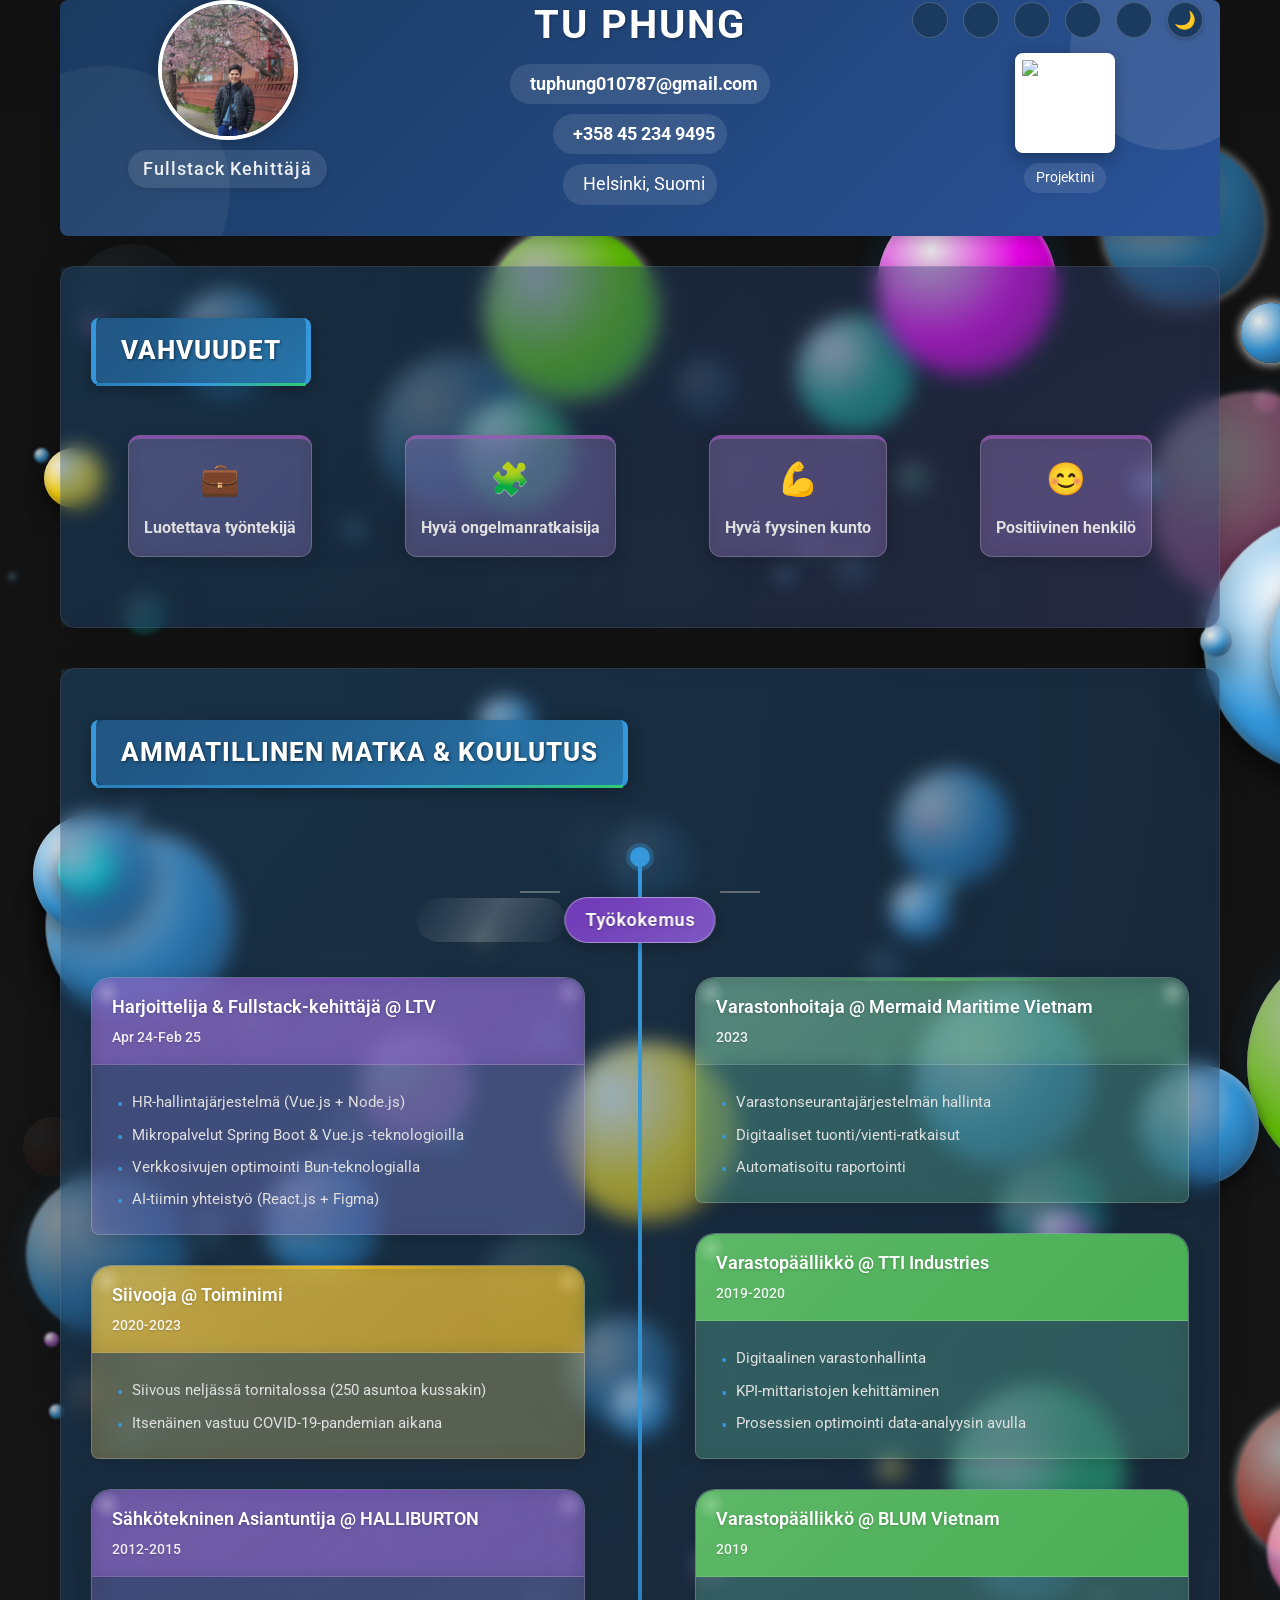
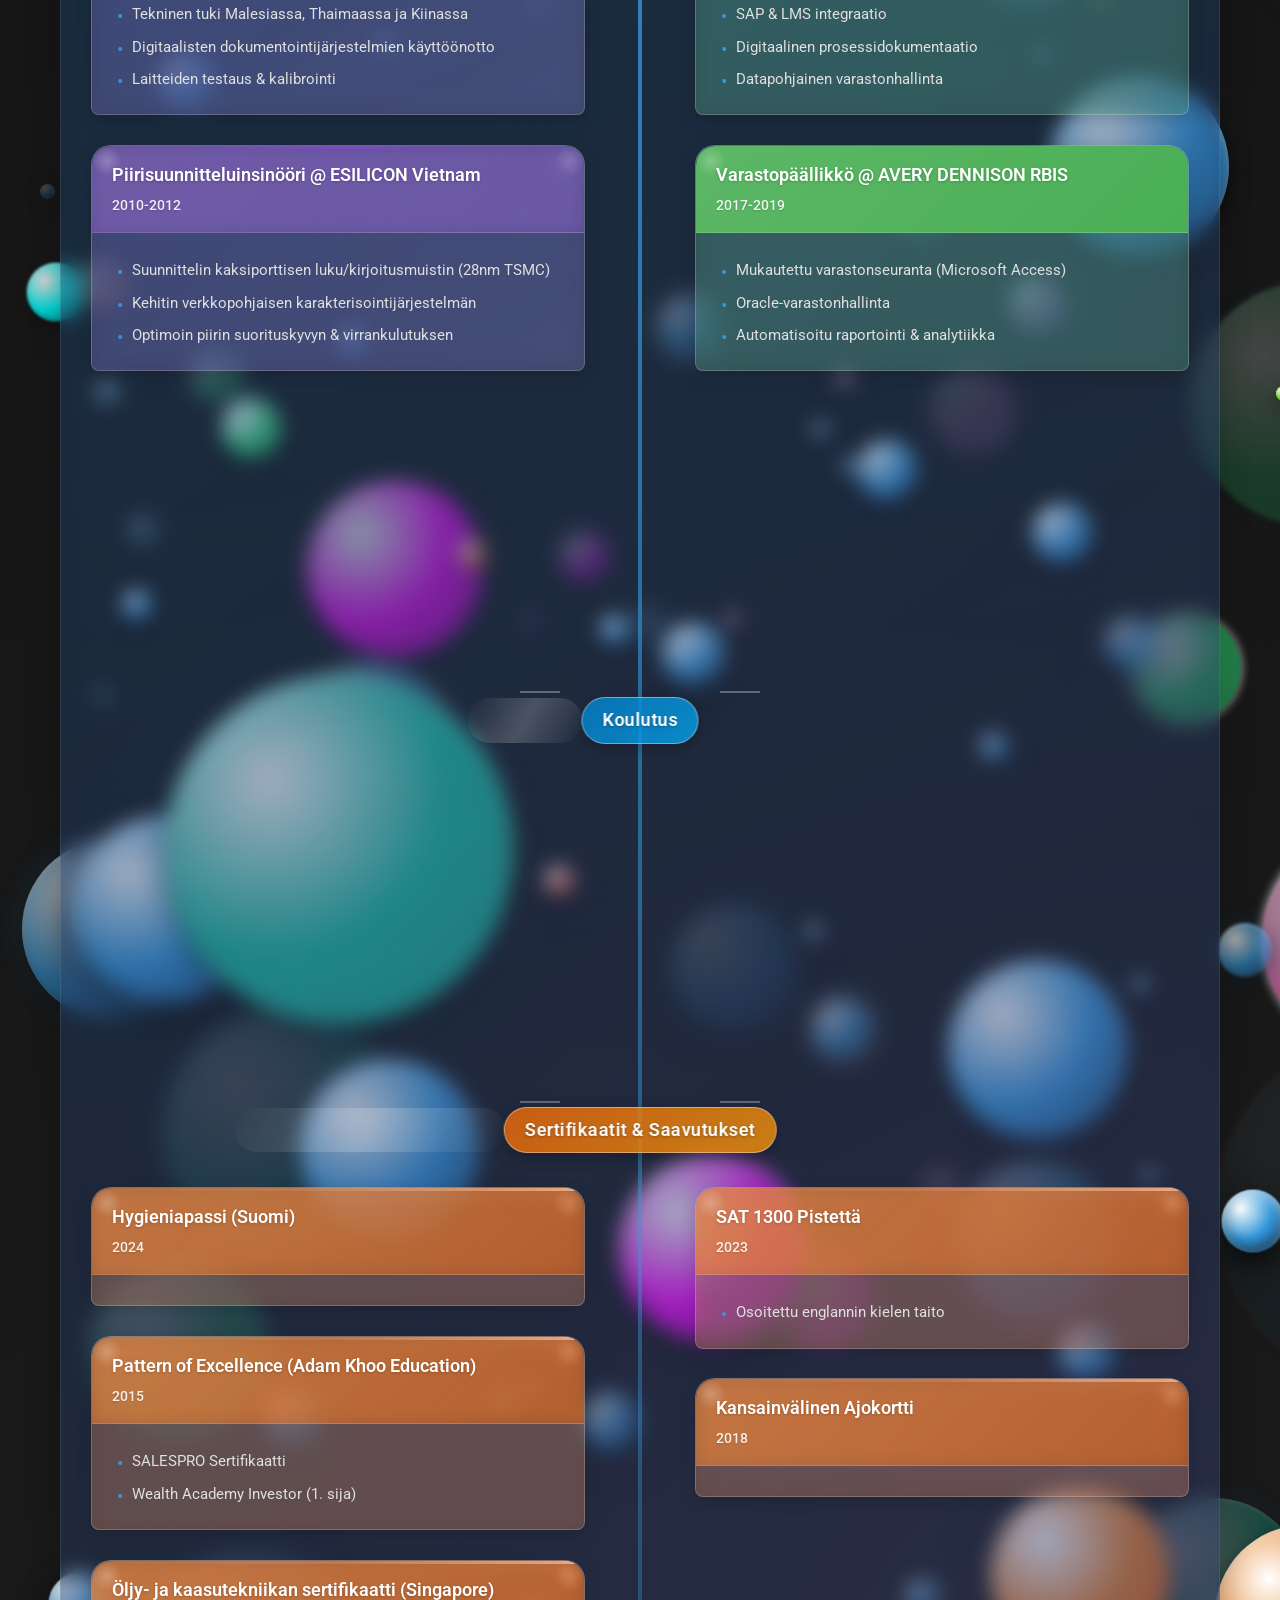
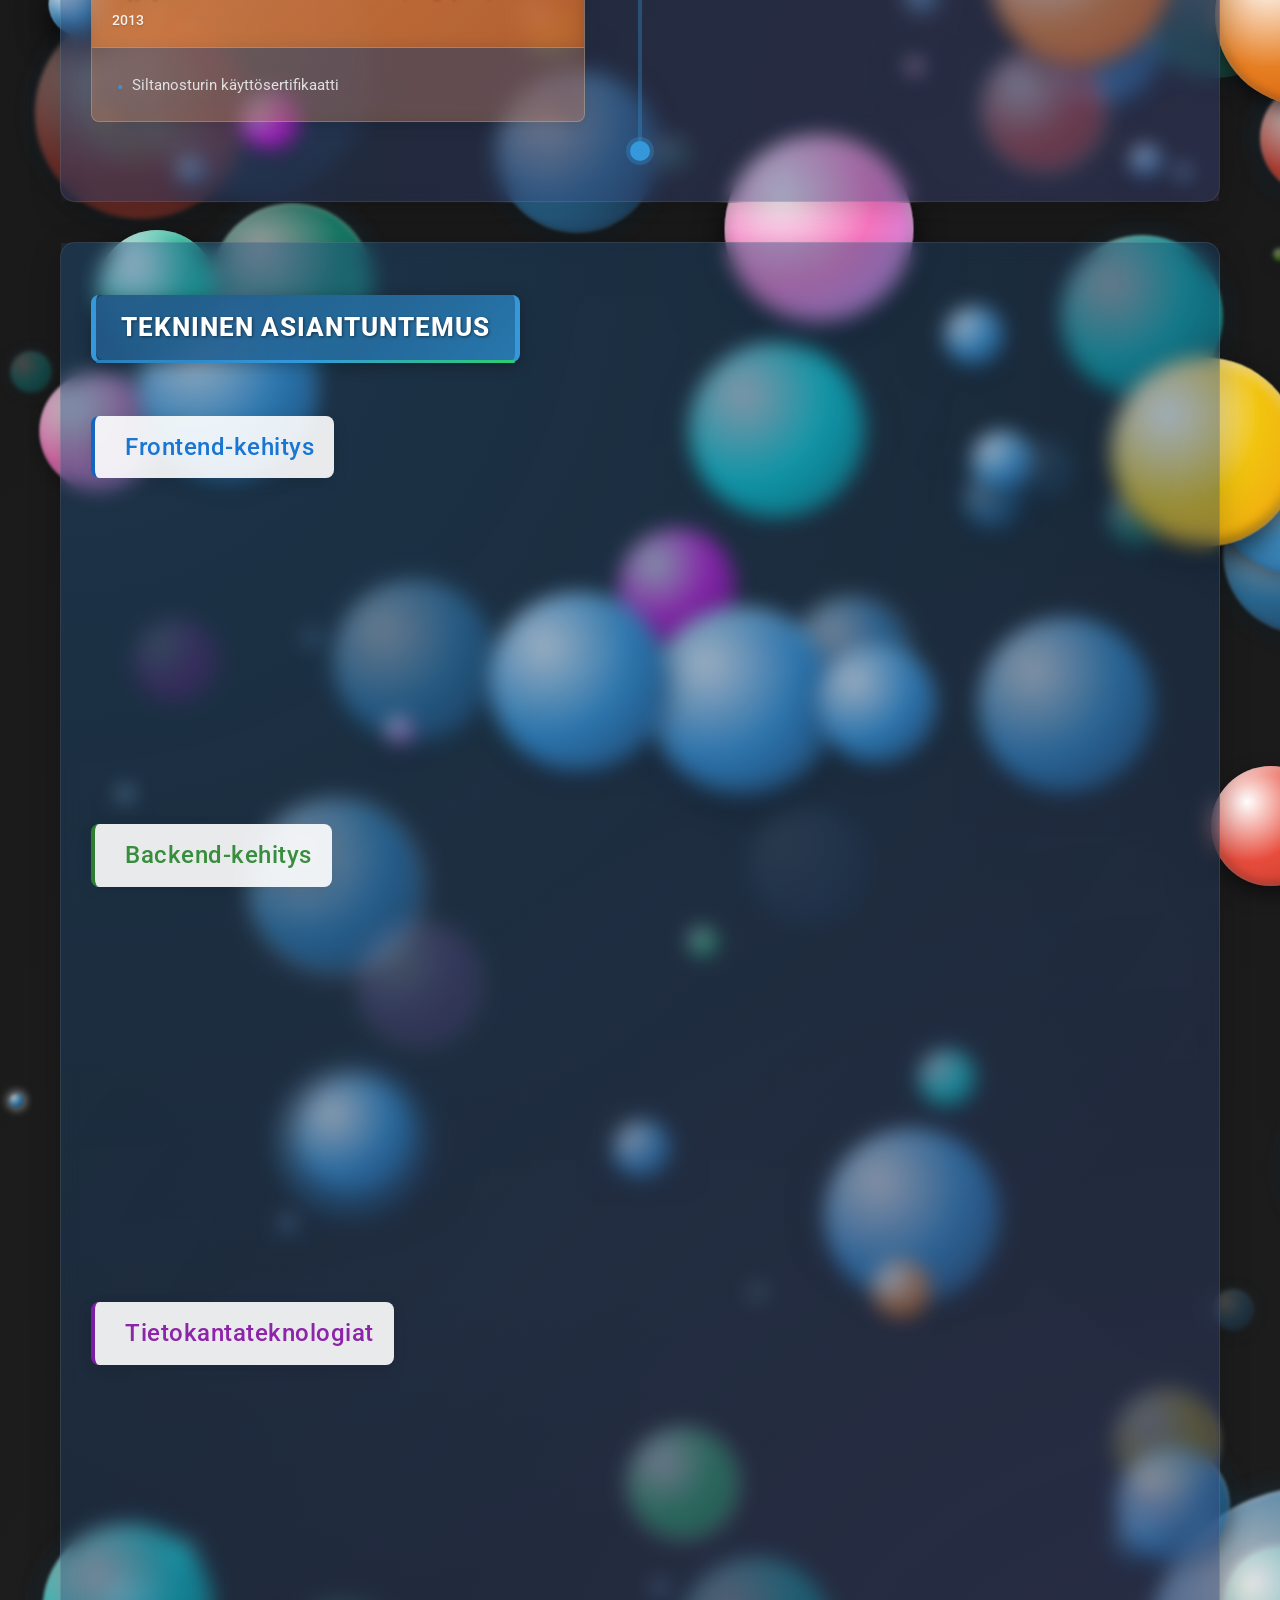
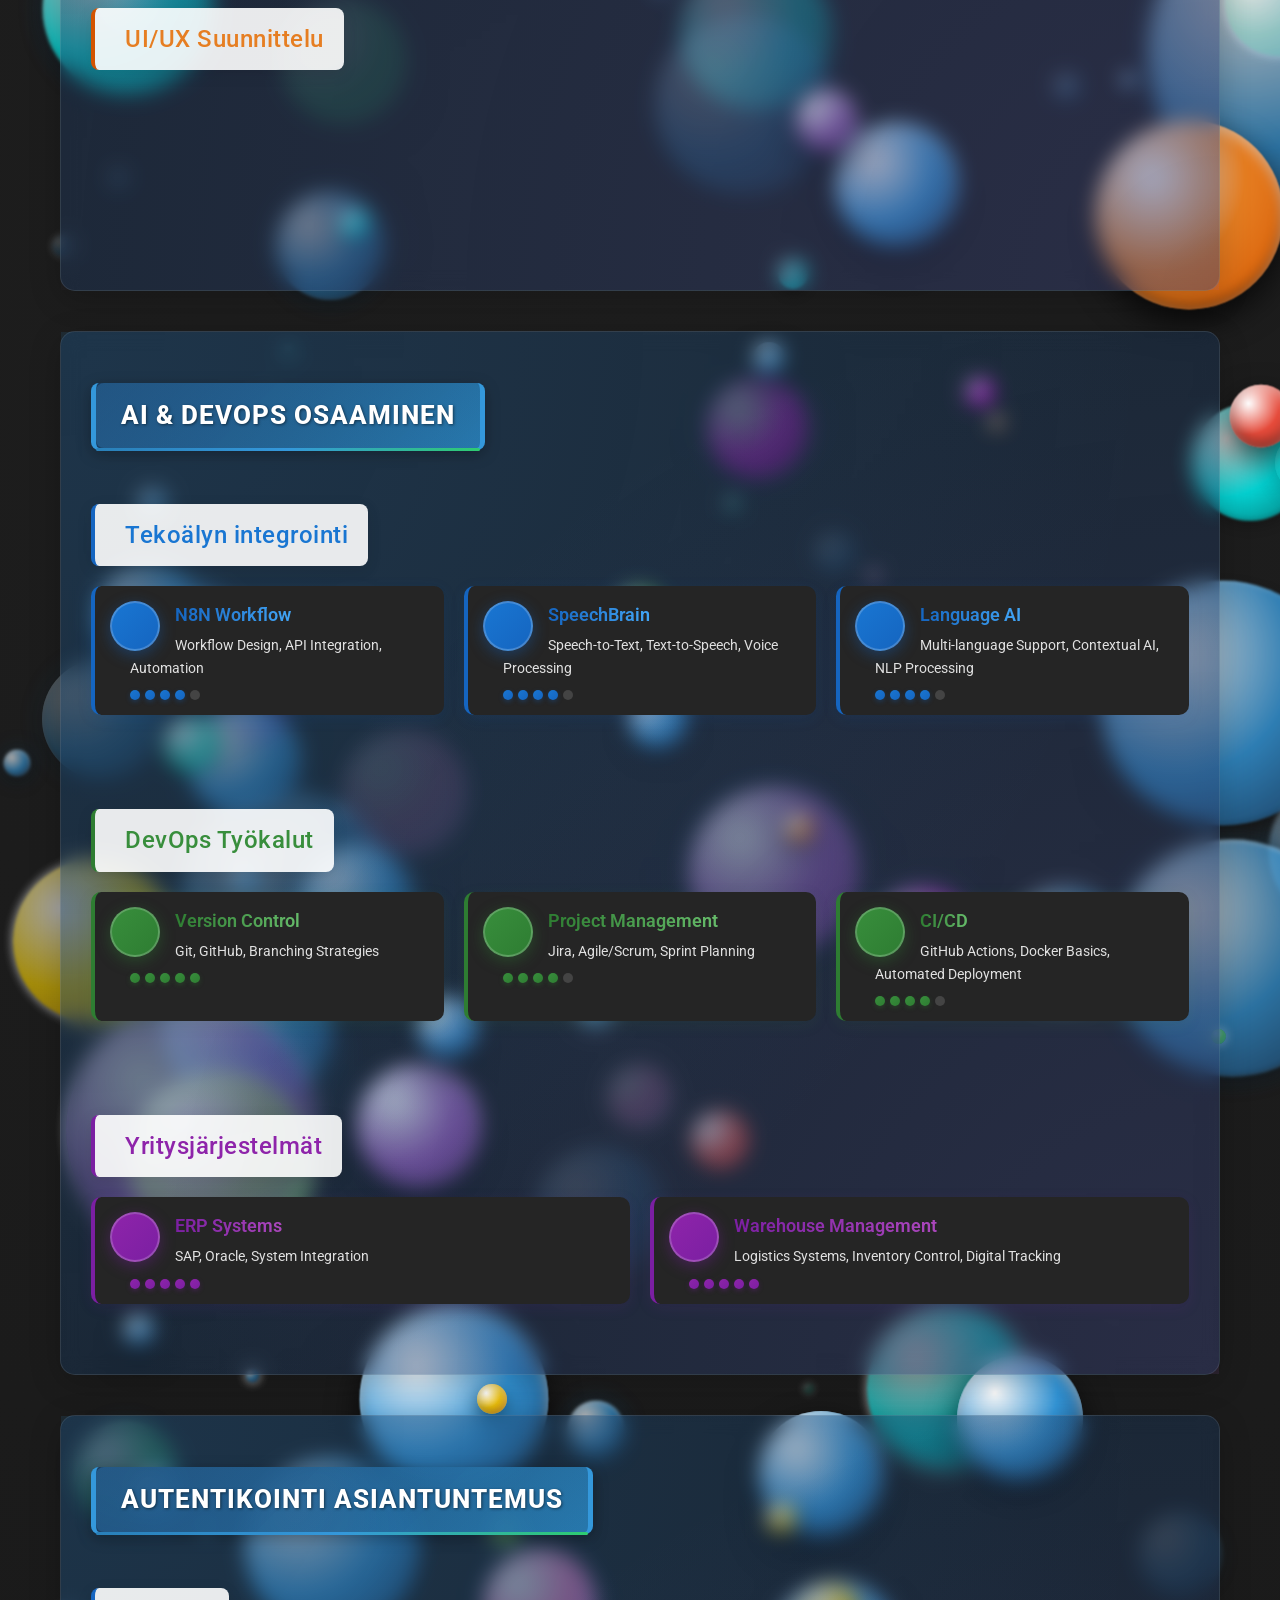
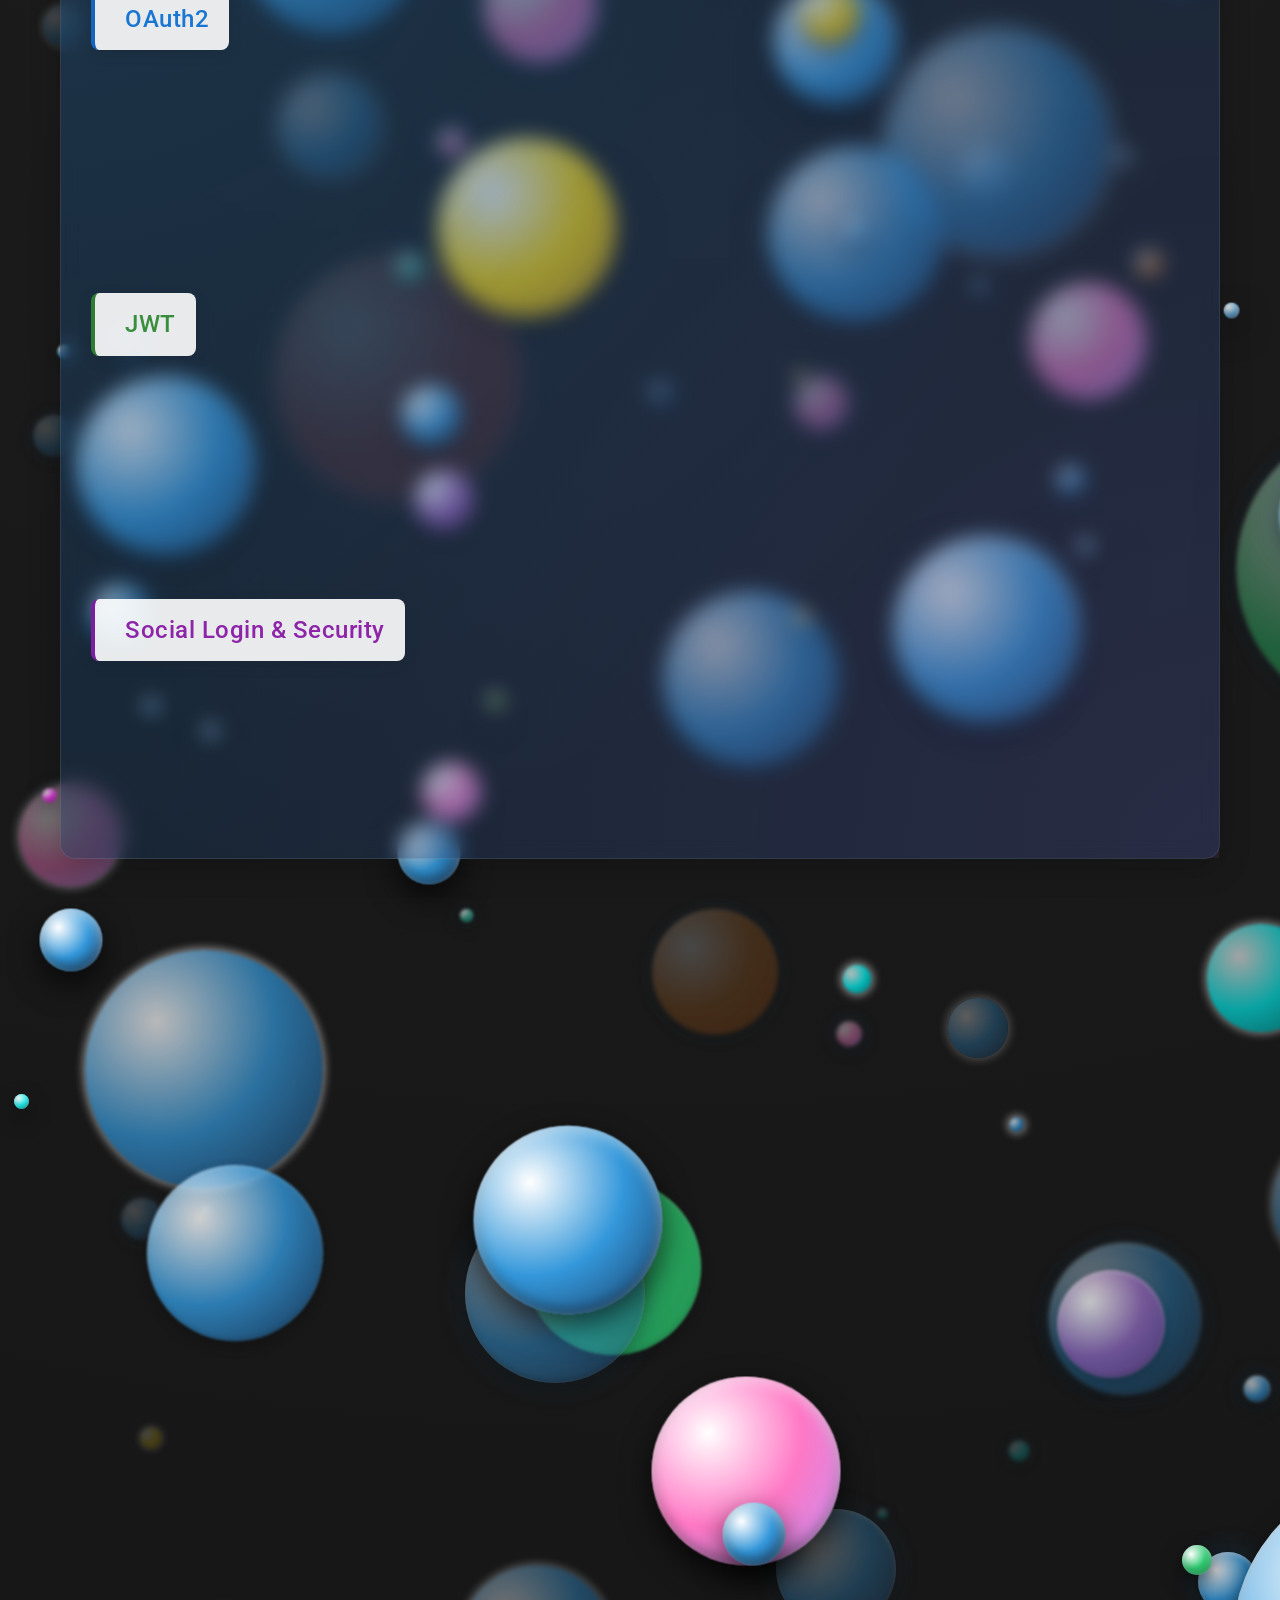
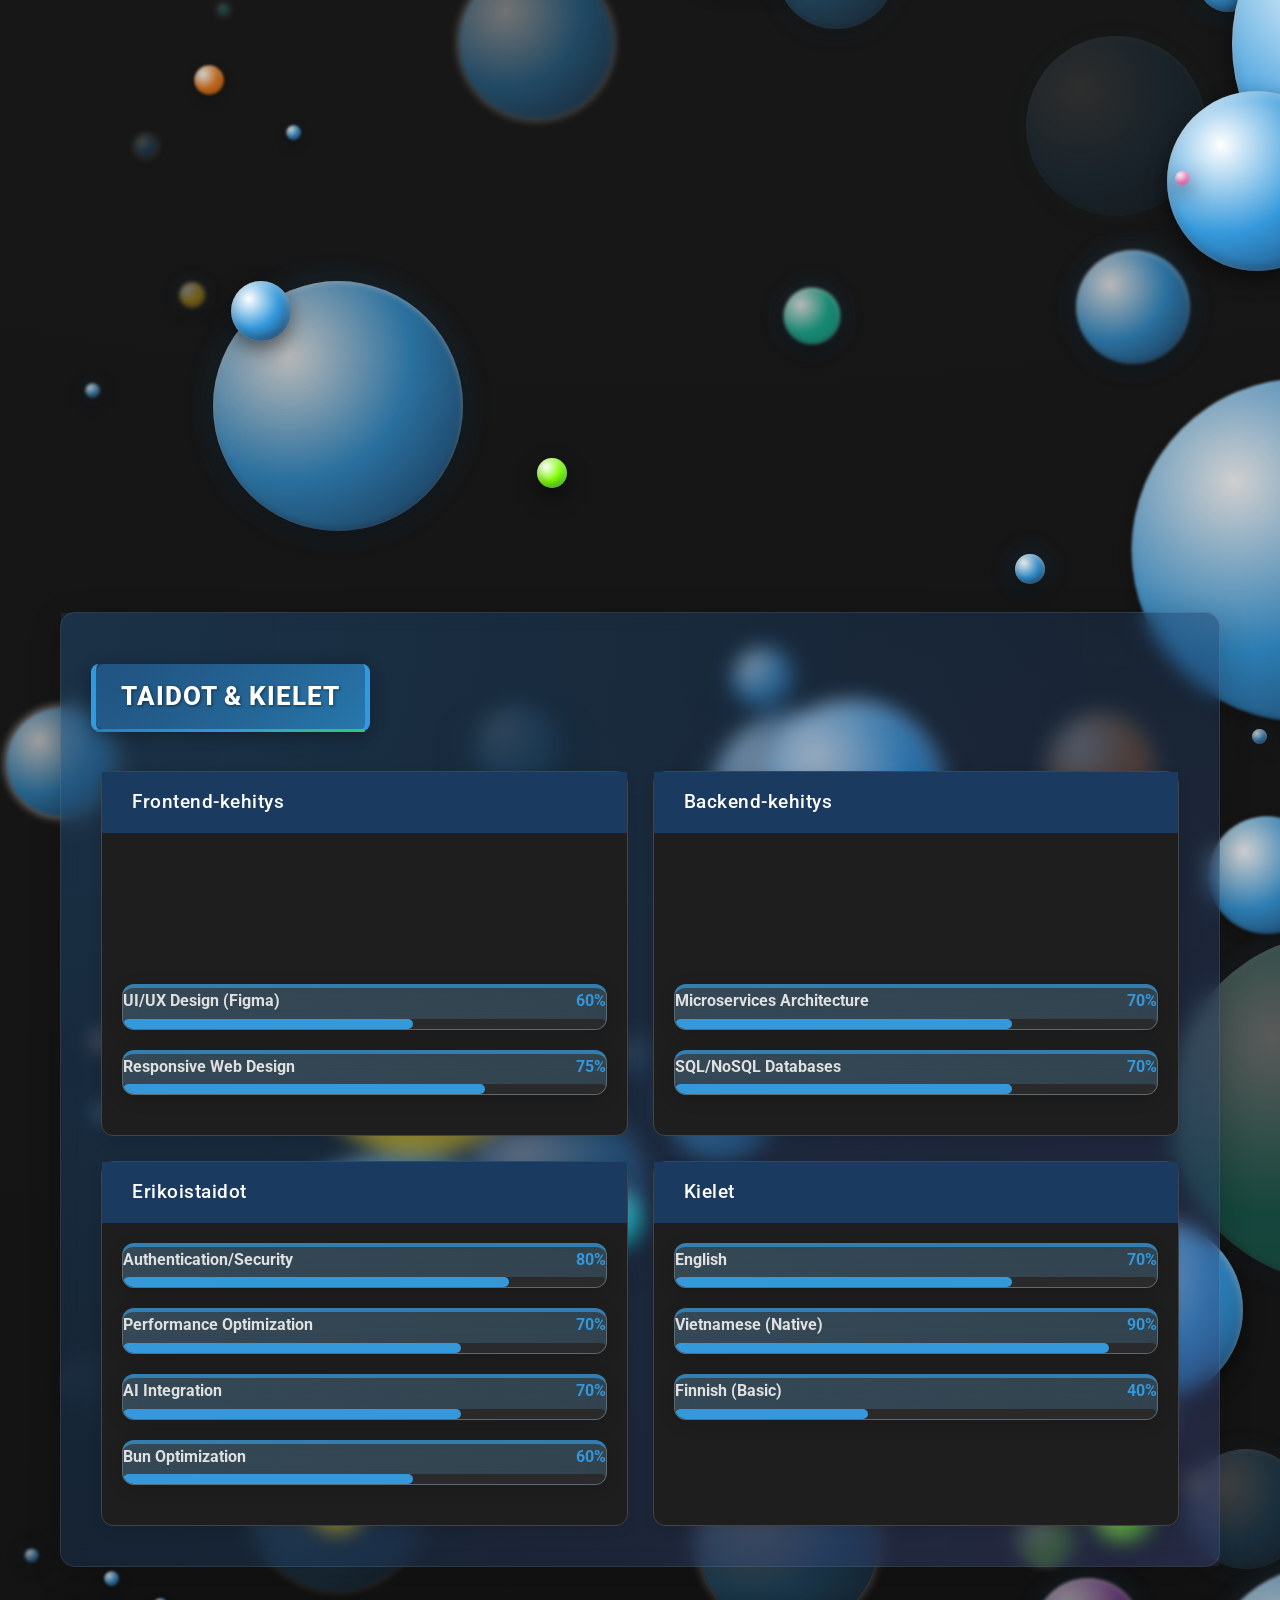
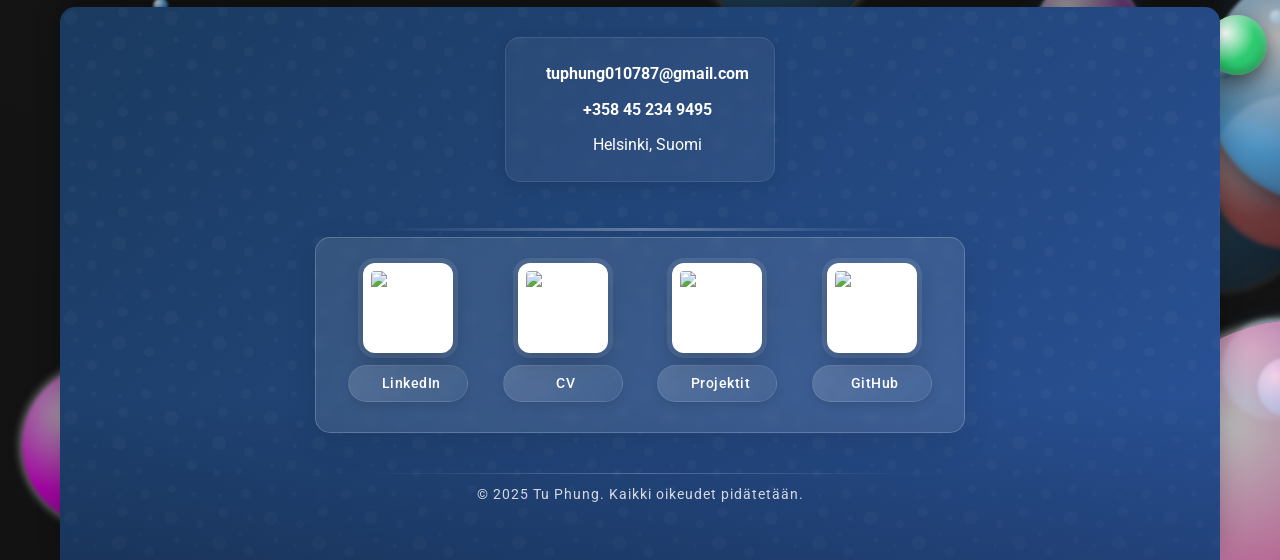
==== index_fn.html @ 6b43b8aa "V0 update name of repository" ====
<!DOCTYPE html>
<html lang="fi">
<head>
    <meta charset="UTF-8">
    <meta name="viewport" content="width=device-width, initial-scale=1.0, maximum-scale=1.0">
    <meta http-equiv="X-UA-Compatible" content="IE=edge">
    <!-- Performance optimization meta tags -->
    <meta name="description" content="Tu Phung - Fullstack Kehittäjä">
    <meta name="theme-color" content="#1a3a5f">
    <title>Tu Phung - Fullstack Kehittäjä</title>
    
    <!-- Preload critical resources -->
    <link rel="preload" href="cv.css" as="style">
    <link rel="preload" href="avatar.webp" as="image" fetchpriority="high">
    
    <!-- Preconnect to external domains -->
    <link rel="preconnect" href="https://cdnjs.cloudflare.com">
    <link rel="preconnect" href="https://fonts.googleapis.com">
    <link rel="preconnect" href="https://cdn.jsdelivr.net">
    
    <!-- Load critical CSS directly -->
    <link rel="stylesheet" href="cv.css">
    <link rel="stylesheet" href="print-new.css" media="print">
    <link rel="stylesheet" href="background-circles.css">
    <link rel="stylesheet" href="section-backgrounds.css">
    
    <!-- Load only essential Font Awesome icons to reduce CSS size -->
    <link rel="stylesheet" href="https://cdnjs.cloudflare.com/ajax/libs/font-awesome/6.4.0/css/fontawesome.min.css" media="print" onload="this.media='all'">
    <link rel="stylesheet" href="https://cdnjs.cloudflare.com/ajax/libs/font-awesome/6.4.0/css/solid.min.css" media="print" onload="this.media='all'">
    <link rel="stylesheet" href="https://cdnjs.cloudflare.com/ajax/libs/font-awesome/6.4.0/css/brands.min.css" media="print" onload="this.media='all'">
    
    <!-- Lazy load other non-critical CSS -->
    <script>
        // Function to load CSS asynchronously
        function loadCSS(href) {
            return new Promise((resolve) => {
                const link = document.createElement('link');
                link.rel = 'stylesheet';
                link.href = href;
                link.onload = resolve;
                document.head.appendChild(link);
            });
        }
        
        // Load Material Icons and Devicon only when needed
        document.addEventListener('DOMContentLoaded', function() {
            // Check if page contains elements that need Material Icons
            if (document.querySelector('.material-icons')) {
                loadCSS('https://fonts.googleapis.com/icon?family=Material+Icons');
            }
            
            // Check if page contains elements that need Devicon
            if (document.querySelector('[class*="devicon-"]')) {
                loadCSS('https://cdn.jsdelivr.net/gh/devicons/devicon@v2.15.1/devicon.min.css');
            }
        });
    </script>
    
    <!-- Section and Card Background Styles -->
    <style>
        /* Section Background Styles */
        .section {
            position: relative;
            overflow: hidden;
            border-radius: 15px;
            margin-bottom: 40px;
            padding: 30px;
            background-color: rgba(26, 58, 95, 0.7);
            backdrop-filter: blur(10px);
            -webkit-backdrop-filter: blur(10px);
            border: 1px solid rgba(255, 255, 255, 0.1);
            box-shadow: 0 8px 32px rgba(0, 0, 0, 0.2);
            transition: all 0.3s ease;
        }

        /* Section background decorative elements */
        .section::before {
            content: '';
            position: absolute;
            top: 0;
            left: 0;
            width: 100%;
            height: 100%;
            background: radial-gradient(circle at 0% 0%, rgba(52, 152, 219, 0.15), transparent 70%);
            z-index: -1;
            opacity: 0.8;
            transition: opacity 0.5s ease;
        }

        .section::after {
            content: '';
            position: absolute;
            bottom: 0;
            right: 0;
            width: 100%;
            height: 100%;
            background: radial-gradient(circle at 100% 100%, rgba(155, 89, 182, 0.15), transparent 70%);
            z-index: -1;
            opacity: 0.8;
            transition: opacity 0.5s ease;
        }

        .section:hover::before {
            opacity: 1;
        }

        .section:hover::after {
            opacity: 1;
        }

        /* Section background style - single color matching header */
        .section {
            background-color: rgba(26, 58, 95, 0.4);
        }

        /* Card Background Styles */
        .strength-item, .skill-item, .project-item {
            position: relative;
            overflow: hidden;
            border-radius: 12px;
            background-color: rgba(255, 255, 255, 0.1);
            backdrop-filter: blur(10px);
            -webkit-backdrop-filter: blur(10px);
            border: 1px solid rgba(255, 255, 255, 0.2);
            box-shadow: 0 4px 16px rgba(0, 0, 0, 0.15);
            transition: all 0.3s ease;
            margin-bottom: 20px;
        }

        .strength-item:hover, .skill-item:hover, .project-item:hover {
            transform: translateY(-5px);
            box-shadow: 0 8px 24px rgba(0, 0, 0, 0.2);
            background-color: rgba(255, 255, 255, 0.15);
            border: 1px solid rgba(255, 255, 255, 0.3);
        }

        /* Card background decorative elements */
        .strength-item, .skill-item, .project-item {
            border-top: 4px solid rgba(255, 255, 255, 0.2);
        }
        
        /* Card type-specific top border colors */
        .skill-item {
            border-top-color: rgba(52, 152, 219, 0.7);
        }
        
        .strength-item {
            border-top-color: rgba(155, 89, 182, 0.7);
        }
        
        .project-item {
            border-top-color: rgba(26, 188, 156, 0.7);
        }
        
        /* Enhanced hover effect */
        .strength-item:hover, .skill-item:hover, .project-item:hover {
            border-top-width: 4px;
        }

        /* Card type-specific background styles */
        .skill-item {
            background-image: linear-gradient(135deg, rgba(52, 152, 219, 0.2) 0%, rgba(41, 128, 185, 0.2) 100%);
        }

        .strength-item {
            background-image: linear-gradient(135deg, rgba(155, 89, 182, 0.2) 0%, rgba(142, 68, 173, 0.2) 100%);
        }

        .project-item {
            background-image: linear-gradient(135deg, rgba(26, 188, 156, 0.2) 0%, rgba(22, 160, 133, 0.2) 100%);
        }

        /* Enhanced professional section title effects */
        .section h2 {
            position: relative;
            display: inline-block;
            padding: 12px 25px;
            margin-bottom: 30px;
            font-size: 1.6rem;
            font-weight: 800;
            letter-spacing: 1px;
            color: white;
            text-shadow: 1px 1px 3px rgba(0, 0, 0, 0.5);
            background: linear-gradient(135deg, rgba(26, 58, 95, 0.9) 0%, rgba(41, 128, 185, 0.9) 100%);
            border-radius: 8px;
            box-shadow: 0 4px 15px rgba(0, 0, 0, 0.3);
            border-left: 5px solid #3498db;
            border-right: 5px solid #3498db;
            transform: perspective(500px) rotateX(0deg);
            transition: all 0.3s cubic-bezier(0.175, 0.885, 0.32, 1.275);
            z-index: 1;
        }

        .section h2::before {
            content: '';
            position: absolute;
            top: 0;
            left: 0;
            width: 100%;
            height: 100%;
            background: linear-gradient(135deg, rgba(52, 152, 219, 0.3), transparent);
            z-index: -1;
            border-radius: 8px;
        }

        .section h2::after {
            content: '';
            position: absolute;
            bottom: -3px;
            left: 0;
            width: 100%;
            height: 3px;
            background: linear-gradient(90deg, 
                #2980b9, 
                #3498db, 
                #2ecc71, 
                #3498db, 
                #2980b9);
            background-size: 200% 100%;
            animation: shimmer 3s infinite linear;
            border-radius: 3px;
        }
        
        .section h2:hover {
            transform: perspective(500px) rotateX(5deg) translateY(-5px);
            box-shadow: 0 8px 25px rgba(0, 0, 0, 0.4);
        }

        /* Enhanced strength item styles */
        .strength-icon {
            position: relative;
            z-index: 2;
            transition: transform 0.3s ease;
        }

        .strength-item:hover .strength-icon {
            transform: scale(1.2);
        }

        /* Enhanced shimmer animations */
        @keyframes shimmer {
            0% {
                background-position: -100% 0;
            }
            100% {
                background-position: 200% 0;
            }
        }

        /* Timeline Item Enhanced Backgrounds */
        .timeline-item {
            position: relative;
            margin-bottom: 30px;
            width: 45%;
            box-shadow: 0 4px 16px rgba(0, 0, 0, 0.15);
            border-radius: 0 0 8px 8px;
            border-top-left-radius: 20px;
            border-top-right-radius: 20px;
            background-color: rgba(255, 255, 255, 0.1);
            backdrop-filter: blur(10px);
            -webkit-backdrop-filter: blur(10px);
            border: 1px solid rgba(255, 255, 255, 0.2);
            transition: all 0.3s ease;
            box-sizing: border-box;
            overflow: hidden;
            will-change: transform, box-shadow;
        }
        
        /* Add shiny line at the top of each card */
        .timeline-item::before {
            content: '';
            position: absolute;
            top: 0;
            left: 0;
            width: 100%;
            height: 3px;
            background: linear-gradient(90deg, 
                transparent, 
                rgba(255, 255, 255, 0.2), 
                rgba(255, 255, 255, 0.8), 
                rgba(255, 255, 255, 0.2), 
                transparent);
            background-size: 200% 100%;
            animation: shimmer 2s infinite linear;
            z-index: 1;
            will-change: transform, opacity;
            -webkit-transform: translateZ(0);
            transform: translateZ(0);
        }
        
        /* Enhanced shimmer effect on hover */
        .timeline-item:hover::before {
            height: 4px;
            background: linear-gradient(90deg, 
                transparent, 
                rgba(255, 255, 255, 0.3), 
                rgba(255, 255, 255, 1), 
                rgba(255, 255, 255, 0.3), 
                transparent);
            animation: shimmer 1.5s infinite linear;
        }
        
        /* Different shimmer colors for different job types */
        .job-item.dev-job::before {
            background: linear-gradient(90deg, 
                transparent, 
                rgba(66, 133, 244, 0.2), 
                rgba(66, 133, 244, 0.8), 
                rgba(66, 133, 244, 0.2), 
                transparent);
        }
        
        .job-item.warehouse-job::before, .job-item.store-job::before {
            background: linear-gradient(90deg, 
                transparent, 
                rgba(74, 175, 85, 0.2), 
                rgba(74, 175, 85, 0.8), 
                rgba(74, 175, 85, 0.2), 
                transparent);
        }
        
        .job-item.service-job::before {
            background: linear-gradient(90deg, 
                transparent, 
                rgba(251, 188, 5, 0.2), 
                rgba(251, 188, 5, 0.8), 
                rgba(251, 188, 5, 0.2), 
                transparent);
        }
        
        .job-item.navy-engineering-job::before {
            background: linear-gradient(90deg, 
                transparent, 
                rgba(111, 57, 183, 0.2), 
                rgba(111, 57, 183, 0.8), 
                rgba(111, 57, 183, 0.2), 
                transparent);
        }
        
        .education-item::before {
            background: linear-gradient(90deg, 
                transparent, 
                rgba(3, 169, 244, 0.2), 
                rgba(3, 169, 244, 0.8), 
                rgba(3, 169, 244, 0.2), 
                transparent);
        }
        
        .certificate-item::before {
            background: linear-gradient(90deg, 
                transparent, 
                rgba(255, 109, 0, 0.2), 
                rgba(255, 109, 0, 0.8), 
                rgba(255, 109, 0, 0.2), 
                transparent);
        }

        /* Job type specific enhanced backgrounds */
        .job-item.dev-job {
            background-image: linear-gradient(135deg, rgba(66, 133, 244, 0.2) 0%, rgba(52, 120, 235, 0.2) 100%);
        }

        .job-item.warehouse-job {
            background-image: linear-gradient(135deg, rgba(52, 168, 83, 0.2) 0%, rgba(39, 155, 70, 0.2) 100%);
        }

        .job-item.engineering-job {
            background-image: linear-gradient(135deg, rgba(234, 67, 53, 0.2) 0%, rgba(221, 54, 40, 0.2) 100%);
        }

        .job-item.design-job {
            background-image: linear-gradient(135deg, rgba(156, 39, 176, 0.2) 0%, rgba(142, 25, 162, 0.2) 100%);
        }

        .job-item.service-job {
            background-image: linear-gradient(135deg, rgba(251, 188, 5, 0.2) 0%, rgba(238, 175, 0, 0.2) 100%);
        }
        
        .job-item.store-job {
            background-image: linear-gradient(135deg, rgba(52, 168, 83, 0.2) 0%, rgba(39, 155, 70, 0.2) 100%);
        }
        
        .job-item.navy-engineering-job {
            background-image: linear-gradient(135deg, rgba(111, 57, 183, 0.2) 0%, rgba(126, 87, 194, 0.2) 100%);
        }

        .education-item {
            background-image: linear-gradient(135deg, rgba(2, 136, 209, 0.2) 0%, rgba(0, 123, 196, 0.2) 100%);
        }

        .certificate-item {
            background-image: linear-gradient(135deg, rgba(255, 109, 0, 0.2) 0%, rgba(242, 96, 0, 0.2) 100%);
        }

        /* Timeline Item Header Enhanced Backgrounds */
        .job-item.dev-job .timeline-item-header {
            background-image: linear-gradient(135deg, rgba(66, 133, 244, 0.4) 0%, rgba(52, 120, 235, 0.4) 100%) !important;
            color: black !important;
        }

        .job-item.warehouse-job .timeline-item-header {
            background-color: linear-gradient(135deg, #34a853 0%, #4caf50 100%);
            background-image: none !important;
            color: black !important;
        }

        .job-item.engineering-job .timeline-item-header {
            background-image: linear-gradient(135deg, rgba(234, 67, 53, 0.4) 0%, rgba(221, 54, 40, 0.4) 100%) !important;
        }

        .job-item.service-job .timeline-item-header {
            background-image: linear-gradient(135deg, rgba(251, 188, 5, 0.4) 0%, rgba(238, 175, 0, 0.4) 100%) !important;
        }
        
        .job-item.store-job .timeline-item-header {
            background-color: linear-gradient(135deg, #34a853 0%, #4caf50 100%);
            background-image: none !important;
            color: black !important;
        }
        
        .job-item.navy-engineering-job .timeline-item-header {
            background-image: linear-gradient(135deg, rgba(111, 57, 183, 0.4) 0%, rgba(126, 87, 194, 0.4) 100%) !important;
        }

        .education-item .timeline-item-header {
            background-image: linear-gradient(135deg, rgba(2, 136, 209, 0.4) 0%, rgba(0, 123, 196, 0.4) 100%) !important;
        }

        .certificate-item .timeline-item-header {
            background-image: linear-gradient(135deg, rgba(255, 109, 0, 0.4) 0%, rgba(242, 96, 0, 0.4) 100%) !important;
        }

        /* Timeline Section Title Enhanced Background */
        .timeline-section-title.experience-title {
            background: linear-gradient(135deg, rgba(66, 133, 244, 0.5), rgba(52, 120, 235, 0.5)) !important;
        }

        .timeline-section-title.education-title {
            background: linear-gradient(135deg, rgba(2, 136, 209, 0.5), rgba(0, 123, 196, 0.5)) !important;
        }

        .timeline-section-title.certificates-title {
            background: linear-gradient(135deg, rgba(255, 109, 0, 0.5), rgba(242, 96, 0, 0.5)) !important;
        }

        /* Light mode adjustments */
        .light-mode .section {
            background-color: rgba(255, 255, 255, 0.4);
            border: 1px solid rgba(0, 0, 0, 0.1);
            box-shadow: 0 5px 15px rgba(0, 0, 0, 0.05);
        }
        
        /* Light mode section title adjustments */
        .light-mode .section h2 {
            background: linear-gradient(135deg, rgba(25, 118, 210, 0.9) 0%, rgba(30, 136, 229, 0.9) 100%);
            color: white;
            border-left: 5px solid #1565C0;
            border-right: 5px solid #1565C0;
            box-shadow: 0 4px 10px rgba(0, 0, 0, 0.2);
        }
        
        .light-mode .section h2::after {
            background: linear-gradient(90deg, 
                #1565C0, 
                #1976D2, 
                #2196F3, 
                #1976D2, 
                #1565C0);
        }

        /* Improved card backgrounds for light mode - matching timeline cards */
        .light-mode .skill-item {
            background-image: none;
            background-color: rgba(255, 255, 255, 0.4);
            border: 1px solid rgba(0, 0, 0, 0.1);
            border-top: 4px solid rgba(52, 152, 219, 0.7);
            box-shadow: 0 3px 10px rgba(0, 0, 0, 0.05);
        }
        
        .light-mode .strength-item {
            background-image: none;
            background-color: rgba(255, 255, 255, 0.4);
            border: 1px solid rgba(0, 0, 0, 0.1);
            border-top: 4px solid rgba(155, 89, 182, 0.7);
            box-shadow: 0 3px 10px rgba(0, 0, 0, 0.05);
        }
        
        .light-mode .project-item {
            background-image: none;
            background-color: rgba(255, 255, 255, 0.4);
            border: 1px solid rgba(0, 0, 0, 0.1);
            border-top: 4px solid rgba(26, 188, 156, 0.7);
            box-shadow: 0 3px 10px rgba(0, 0, 0, 0.05);
        }
        
        .light-mode .timeline-item {
            background-color: rgba(255, 255, 255, 0.4);
            border: 1px solid rgba(0, 0, 0, 0.1);
            box-shadow: 0 3px 8px rgba(0, 0, 0, 0.05);
        }
        
        /* Improved timeline backgrounds for light mode - border on top instead of left */
        /* First, set a common base style for all timeline items */
        .light-mode .timeline-item {
            background-image: none !important;
            background-color: rgba(255, 255, 255, 0.4) !important;
            border-left: none !important;
            border-top: 4px solid rgba(0, 0, 0, 0.3) !important;
            box-shadow: 0 3px 10px rgba(0, 0, 0, 0.05) !important;
        }
        
        /* Then apply specific border colors */
        .light-mode .job-item.dev-job {
            border-top-color: rgba(66, 133, 244, 0.7) !important;
        }
        
        .light-mode .job-item.warehouse-job, .light-mode .job-item.store-job {
            border-top-color: rgba(52, 168, 83, 0.7) !important;
        }
        
        .light-mode .job-item.service-job {
            border-top-color: rgba(251, 188, 5, 0.7) !important;
        }
        
        .light-mode .job-item.navy-engineering-job {
            border-top-color: rgba(111, 57, 183, 0.7) !important;
        }
        
        /* Sky blue for education items in light mode */
        .light-mode .education-item {
            border-top-color: rgba(3, 169, 244, 0.7) !important;
        }
        
        /* Dark orange for certificate items in light mode */
        .light-mode .certificate-item {
            border-top-color: rgba(255, 109, 0, 0.7) !important;
        }
        
        /* Light mode shimmer styles - keep shimmer effect but make it subtle */
        .light-mode .timeline-item::before {
            background: linear-gradient(90deg, 
                transparent, 
                rgba(255, 255, 255, 0.3), 
                rgba(255, 255, 255, 0.7), 
                rgba(255, 255, 255, 0.3), 
                transparent);
            height: 2px;
            top: -2px;
        }
        
        .light-mode .timeline-item:hover::before {
            background: linear-gradient(90deg, 
                transparent, 
                rgba(255, 255, 255, 0.4), 
                rgba(255, 255, 255, 0.9), 
                rgba(255, 255, 255, 0.4), 
                transparent);
            height: 3px;
            top: -3px;
        }
        
        /* Timeline headers in light mode - clean and readable */
        .light-mode .timeline-item-header {
            background-image: none !important;
            background-color: transparent !important;
            border-bottom: 1px solid rgba(0, 0, 0, 0.1) !important;
            padding: 15px 20px !important;
        }
        
        /* Preserve background colors for education items in light mode */
        .light-mode .education-item .timeline-item-header {
            background-image: linear-gradient(135deg, #03a9f4 0%, #2196f3 100%) !important;
            background-color: initial !important;
            color: white !important;
        }
        
        /* Preserve background colors for certificate items in light mode */
        .light-mode .certificate-item .timeline-item-header {
            background-image: linear-gradient(135deg, #1b5e20 0%, #388e3c 100%) !important;
            background-color: initial !important;
            color: white !important;
        }
        
        /* Preserve purple background for HALLIBURTON and ESILICON in light mode */
        .light-mode .job-item.navy-engineering-job .timeline-item-header {
            background-image: linear-gradient(135deg, #6F39B7 0%, #7E57C2 100%) !important;
            background-color: initial !important;
            color: white !important;
        }
        
        /* Preserve backgrounds and set black text in light mode */
        .light-mode .job-item.store-job .timeline-item-header,
        .light-mode .job-item.warehouse-job .timeline-item-header {
            background-image: linear-gradient(135deg, rgba(52, 168, 83, 0.4) 0%, rgba(39, 155, 70, 0.4) 100%) !important;
            color: black !important;
        }
        
        .light-mode .job-item.dev-job .timeline-item-header {
            background-image: linear-gradient(135deg, rgba(66, 133, 244, 0.7) 0%, rgba(52, 120, 235, 0.7) 100%) !important;
            color: black !important;
        }
                
        /* Ensure text is white on colored backgrounds in light mode */
        .light-mode .education-item .timeline-item-header .timeline-item-title,
        .light-mode .education-item .timeline-item-header .timeline-item-period,
        .light-mode .certificate-item .timeline-item-header .timeline-item-title,
        .light-mode .certificate-item .timeline-item-header .timeline-item-period,
        .light-mode .job-item.navy-engineering-job .timeline-item-header .timeline-item-title,
        .light-mode .job-item.navy-engineering-job .timeline-item-header .timeline-item-period {
            color: white !important;
            text-shadow: 0 1px 2px rgba(0, 0, 0, 0.2);
        }
        
        /* Ensure text is black on colored backgrounds in light mode */
        .light-mode .job-item.store-job .timeline-item-header .timeline-item-title,
        .light-mode .job-item.store-job .timeline-item-header .timeline-item-period,
        .light-mode .job-item.warehouse-job .timeline-item-header .timeline-item-title,
        .light-mode .job-item.warehouse-job .timeline-item-header .timeline-item-period,
        .light-mode .job-item.dev-job .timeline-item-header .timeline-item-title,
        .light-mode .job-item.dev-job .timeline-item-header .timeline-item-period,
        .light-mode .job-item.service-job .timeline-item-header .timeline-item-title,
        .light-mode .job-item.service-job .timeline-item-header .timeline-item-period {
            color: black !important;
            text-shadow: none;
        }

        /* Print mode adjustments */
        @media print {
            .section, .strength-item, .skill-item, .project-item, .timeline-item {
                box-shadow: none !important;
                background-image: none !important;
                background-color: white !important;
                border: 1px solid #ddd !important;
            }
            
            .section h2::after {
                background: #333 !important;
                animation: none !important;
            }
            
            .strength-item::before, .skill-item::before, .project-item::before, .section::before, .section::after {
                display: none !important;
            }
            
            /* Keep the bracket effect in print mode but with subtle styling */
            .timeline-item::before {
                animation: none !important;
                background: none !important;
                border-top: 3px solid rgba(0, 0, 0, 0.3) !important;
                height: 0 !important;
            }
            
            /* Job type specific border colors in print mode */
            .job-item.dev-job::before {
                border-top-color: rgba(66, 133, 244, 0.5) !important;
            }
            
            .job-item.warehouse-job::before, .job-item.store-job::before {
                border-top-color: rgba(74, 175, 85, 0.5) !important;
            }
            
            .job-item.service-job::before {
                border-top-color: rgba(251, 188, 5, 0.5) !important;
            }
            
            .job-item.navy-engineering-job::before {
                border-top-color: rgba(111, 57, 183, 0.5) !important;
            }
            
            .education-item::before {
                border-top-color: rgba(3, 169, 244, 0.5) !important;
            }
            
            .certificate-item::before {
                border-top-color: rgba(255, 109, 0, 0.5) !important;
            }
        }
    </style>

    <!-- Timeline styles -->
    <style>
        /* Modern Timeline Card Styles */
        .timeline-container {
            position: relative;
            margin: 20px auto;
            padding: 0;
            min-height: 100px; /* Ensure minimum height for the timeline */
            max-width: 1160px; /* Ensure it doesn't get too wide */
            width: 100%;
            box-sizing: border-box;
        }
        
        .timeline-container::before {
            content: '';
            position: absolute;
            top: 0;
            bottom: 0;
            left: 50%;
            width: 4px;
            background: linear-gradient(to bottom, var(--accent-color), rgba(52, 152, 219, 0.3));
            border-radius: 2px;
            transform: translateX(-50%);
        }
        
        /* Add a starting point at the top of the timeline */
        .timeline-container::before {
            content: '';
            position: absolute;
            top: 0;
            bottom: 0;
            left: 50%;
            width: 4px;
            background: linear-gradient(to bottom, var(--accent-color), rgba(52, 152, 219, 0.3));
            border-radius: 2px;
            transform: translateX(-50%);
        }
        
        .timeline-container .timeline-start {
            position: absolute;
            top: -10px;
            left: 50%;
            transform: translateX(-50%);
            width: 20px;
            height: 20px;
            background-color: var(--accent-color);
            border-radius: 50%;
            box-shadow: 0 0 0 4px rgba(52, 152, 219, 0.3);
            z-index: 1;
        }
        
        /* Timeline Section Title Styles */
        .timeline-section-title {
            text-align: center;
            font-size: 1.1rem;
            font-weight: 600;
            margin: 40px 0 25px;
            color: white;
            position: relative;
            z-index: 2;
            width: auto;
            clear: both;
            display: inline-block;
            padding: 8px 20px;
            border-radius: 25px;
            box-shadow: 0 4px 15px rgba(0, 0, 0, 0.25);
            left: 50%;
            transform: translateX(-50%);
            max-width: 350px;
            backdrop-filter: blur(8px);
            -webkit-backdrop-filter: blur(8px);
            border: 1px solid rgba(255, 255, 255, 0.4);
            text-shadow: 0 1px 3px rgba(0, 0, 0, 0.3);
            background-color: rgba(0, 0, 0, 0.25) !important;
            transition: all 0.3s ease;
            letter-spacing: 0.5px;
        }
        
        /* Hover effect for timeline section titles */
        .timeline-section-title:hover {
            transform: translateX(-50%) translateY(-3px);
            box-shadow: 0 8px 20px rgba(0, 0, 0, 0.3);
            border: 1px solid rgba(255, 255, 255, 0.6);
            background-color: rgba(0, 0, 0, 0.35) !important;
            letter-spacing: 1px;
            padding: 8px 25px;
        }
        
        /* Add shine effect on hover */
        .timeline-section-title::before {
            content: '';
            position: absolute;
            top: 0;
            left: 0;
            width: 100%;
            height: 100%;
            background: linear-gradient(
                120deg,
                transparent,
                rgba(255, 255, 255, 0.2),
                transparent
            );
            transform: translateX(-100%);
            transition: 0.6s;
            z-index: -1;
            border-radius: 25px;
        }
        
        .timeline-section-title:hover::before {
            transform: translateX(100%);
        }
        
        /* Create a special timeline item for section titles */
        .timeline-section-container {
            position: relative;
            width: 100%;
            clear: both;
            height: 70px;
            margin-bottom: 50px;
            margin-top: 40px;
            z-index: 3;
        }
        
        /* Add decorative elements to section containers */
        .timeline-section-container::before,
        .timeline-section-container::after {
            content: '';
            position: absolute;
            top: 50%;
            width: 40px;
            height: 2px;
            background: rgba(255, 255, 255, 0.3);
            z-index: 1;
            transition: all 0.3s ease;
        }
        
        .timeline-section-container::before {
            left: calc(50% - 120px);
            transform: translateY(-50%);
        }
        
        .timeline-section-container::after {
            right: calc(50% - 120px);
            transform: translateY(-50%);
        }
        
        /* Animate decorative lines when hovering on the section title */
        .timeline-section-container:hover::before {
            width: 60px;
            left: calc(50% - 150px);
            background: rgba(255, 255, 255, 0.6);
            height: 3px;
        }
        
        .timeline-section-container:hover::after {
            width: 60px;
            right: calc(50% - 150px);
            background: rgba(255, 255, 255, 0.6);
            height: 3px;
        }
        
        /* Timeline Item Styles */
        .timeline-item {
            position: relative;
            margin-bottom: 30px;
            width: 45%;
            box-shadow: 0 4px 16px rgba(0, 0, 0, 0.15);
            border-radius: 0 0 8px 8px;
            border-top-left-radius: 20px;
            border-top-right-radius: 20px;
            background-color: rgba(255, 255, 255, 0.1);
            backdrop-filter: blur(10px);
            -webkit-backdrop-filter: blur(10px);
            border: 1px solid rgba(255, 255, 255, 0.2);
            transition: all 0.3s ease;
            box-sizing: border-box;
            overflow: hidden;
            will-change: transform, box-shadow;
        }
        
        /* Add shiny line at the top of each card */
        .timeline-item::before {
            content: '';
            position: absolute;
            top: 0;
            left: 0;
            width: 100%;
            height: 3px;
            background: linear-gradient(90deg, 
                transparent, 
                rgba(255, 255, 255, 0.2), 
                rgba(255, 255, 255, 0.8), 
                rgba(255, 255, 255, 0.2), 
                transparent);
            background-size: 200% 100%;
            animation: shimmer 2s infinite linear;
            z-index: 1;
            will-change: transform, opacity;
            -webkit-transform: translateZ(0);
            transform: translateZ(0);
        }
        
        @keyframes shimmer {
            0% {
                background-position: -100% 0;
            }
            100% {
                background-position: 200% 0;
            }
        }
        
        .timeline-item:hover {
            transform: translateY(-5px);
            box-shadow: 0 8px 24px rgba(0, 0, 0, 0.2);
            background-color: rgba(255, 255, 255, 0.15);
            border: 1px solid rgba(255, 255, 255, 0.3);
        }
        
        /* Enhanced shimmer effect on hover */
        .timeline-item:hover::before {
            height: 4px;
            background: linear-gradient(90deg, 
                transparent, 
                rgba(255, 255, 255, 0.3), 
                rgba(255, 255, 255, 1), 
                rgba(255, 255, 255, 0.3), 
                transparent);
            animation: shimmer 1.5s infinite linear;
        }
        
        /* Add subtle sparkle effect to the top right corner */
        .timeline-item::after {
            content: '';
            position: absolute;
            top: 0;
            right: 0;
            width: 30px;
            height: 30px;
            background: radial-gradient(circle, rgba(255, 255, 255, 0.8) 0%, transparent 70%);
            border-top-right-radius: 20px;
            opacity: 0.3;
            transition: opacity 0.3s ease;
        }
        
        /* Add subtle sparkle effect to the top left corner */
        .timeline-item-header::before {
            content: '';
            position: absolute;
            top: 0;
            left: 0;
            width: 30px;
            height: 30px;
            background: radial-gradient(circle, rgba(255, 255, 255, 0.8) 0%, transparent 70%);
            border-top-left-radius: 20px;
            opacity: 0.3;
            transition: opacity 0.3s ease;
            z-index: 2;
        }
        
        .timeline-item:hover .timeline-item-header::before {
            opacity: 0.6;
            animation: pulse 2s infinite;
            animation-delay: 0.5s;
        }
        
        .timeline-item:hover::after {
            opacity: 0.6;
            animation: pulse 2s infinite;
        }
        
        @keyframes pulse {
            0% { opacity: 0.3; }
            50% { opacity: 0.6; }
            100% { opacity: 0.3; }
        }
        
        /* Alternate left-right layout for timeline items */
        .timeline-item:nth-of-type(odd):not(.timeline-section-title) {
            float: left;
            clear: left;
        }
        
        .timeline-item:nth-of-type(even):not(.timeline-section-title) {
            float: right;
            clear: right;
        }
        
        /* Job type specific styles */
        .job-item.dev-job:hover {
            box-shadow: 0 8px 24px rgba(66, 133, 244, 0.3);
        }
        
        .job-item.warehouse-job:hover {
            box-shadow: 0 8px 24px rgba(52, 168, 83, 0.3);
        }
        
        .job-item.engineering-job:hover {
            box-shadow: 0 8px 24px rgba(234, 67, 53, 0.3);
        }
        
        .job-item.design-job:hover {
            box-shadow: 0 8px 24px rgba(156, 39, 176, 0.3);
        }
        
        /* Purple styling for engineering jobs at HALLIBURTON and ESILICON */
        .job-item.navy-engineering-job {
            background-image: linear-gradient(135deg, rgba(111, 57, 183, 0.2) 0%, rgba(126, 87, 194, 0.2) 100%);
        }
        
        .job-item.navy-engineering-job .timeline-item-header {
            background-image: linear-gradient(135deg, rgba(111, 57, 183, 0.4) 0%, rgba(126, 87, 194, 0.4) 100%) !important;
        }
        
        .job-item.navy-engineering-job:hover {
            box-shadow: 0 8px 24px rgba(111, 57, 183, 0.3);
        }
        
        /* Ensure HALLIBURTON and ESILICON have the same purple color */
        .light-mode .timeline-item[data-company="HALLIBURTON"],
        .light-mode .timeline-item[data-company="ESILICON Vietnam"] {
            border-top-color: rgba(111, 57, 183, 0.7) !important;
        }
        
        .job-item.service-job:hover {
            box-shadow: 0 8px 24px rgba(251, 188, 5, 0.3);
        }
        
        .education-item:hover {
            box-shadow: 0 8px 24px rgba(2, 136, 209, 0.3);
        }
        
        .certificate-item:hover {
            box-shadow: 0 8px 24px rgba(255, 109, 0, 0.3);
        }
        
        .timeline-item-header {
            color: white;
            padding: 15px 20px;
            position: relative;
            backdrop-filter: blur(8px);
            -webkit-backdrop-filter: blur(8px);
            border-bottom: 1px solid rgba(255, 255, 255, 0.2);
            border-top-left-radius: 20px;
            border-top-right-radius: 20px;
            overflow: hidden;
        }
        
        /* Add subtle glow effect to header */
        .timeline-item-header::after {
            content: '';
            position: absolute;
            top: 0;
            left: 0;
            width: 100%;
            height: 100%;
            background: linear-gradient(135deg, 
                rgba(255, 255, 255, 0.1) 0%, 
                rgba(255, 255, 255, 0.05) 50%, 
                transparent 100%);
            pointer-events: none;
        }
        
        .timeline-item-title {
            font-weight: 600;
            font-size: 1.1rem;
            margin-bottom: 5px;
            color: white;
            text-shadow: 0 1px 3px rgba(0, 0, 0, 0.2);
        }
        
        .timeline-item-period {
            font-size: 0.9rem;
            font-weight: 500;
            opacity: 0.9;
            color: white;
            text-shadow: 0 1px 2px rgba(0, 0, 0, 0.2);
        }
        
        .timeline-item-content {
            padding: 15px 20px;
            color: var(--text-color);
        }
        
        .timeline-item-subtitle {
            font-style: italic;
            margin-bottom: 10px;
            color: var(--text-color);
            opacity: 0.9;
            font-size: 0.95rem;
            border-bottom: 1px solid rgba(52, 152, 219, 0.2);
            padding-bottom: 8px;
        }
        
        .timeline-item-details {
            margin-top: 10px;
        }
        
        .timeline-detail {
            position: relative;
            padding-left: 20px;
            margin-bottom: 8px;
            font-size: 0.95rem;
            color: var(--text-color);
        }
        
        .timeline-detail::before {
            content: '•';
            position: absolute;
            left: 5px;
            color: var(--accent-color);
            font-size: 1.2rem;
        }
        
        /* Clear floats */
        .timeline-container::after {
            content: "";
            display: table;
            clear: both;
        }
        
        /* Add an ending point at the bottom of the timeline */
        .timeline-container .timeline-end {
            position: absolute;
            bottom: -10px;
            left: 50%;
            transform: translateX(-50%);
            width: 20px;
            height: 20px;
            background-color: var(--accent-color);
            border-radius: 50%;
            box-shadow: 0 0 0 4px rgba(52, 152, 219, 0.3);
            z-index: 1;
        }
        
        /* Responsive adjustments */
        @media (max-width: 991px) {
            /* Tablet adjustments */
            .timeline-container {
                max-width: 100%;
            }
            
            .timeline-item {
                width: 48%;
            }
            
            .timeline-section-title {
                max-width: 80%;
                font-size: 1rem;
            }
            
            /* Header adjustments for tablet */
            .header-container {
                flex-wrap: wrap;
                gap: 20px;
            }
            
            .header-right {
                width: 100% !important;
                padding-left: 0 !important;
                flex-direction: row !important;
                justify-content: center;
                margin-top: 15px;
                border-top: 1px solid rgba(255, 255, 255, 0.2);
                padding-top: 15px;
            }
            
            .header-right img {
                width: 80px !important;
                height: 80px !important;
            }
            
            .header-info {
                flex: 1;
            }
        }
        
        @media (max-width: 767px) {
            /* Mobile adjustments */
            .timeline-container::before {
                left: 20px;
                transform: none;
            }
            
            .timeline-container .timeline-start,
            .timeline-container .timeline-end {
                left: 20px;
                transform: none;
            }
            
            .timeline-section-container {
                height: 50px;
                margin-bottom: 20px;
            }
            
            .timeline-section-title {
                text-align: center;
                margin: 0;
                left: 0;
                transform: none;
                max-width: 90%;
                font-size: 0.9rem;
                padding: 5px 12px;
                position: relative;
            }
            
            .timeline-item {
                width: calc(100% - 50px);
                float: right;
                clear: both;
                margin-left: 50px;
            }
            
            .timeline-item-header {
                flex-direction: column;
            }
            
            .timeline-item-period {
                margin-left: 0;
                margin-top: 5px;
            }
            
            .timeline-item-title {
                font-size: 1rem;
            }
            
            .timeline-detail {
                font-size: 0.9rem;
            }
            
            /* Header adjustments for mobile */
            .header-container {
                flex-direction: column;
                align-items: center;
                text-align: center;
            }
            
            .avatar-container {
                width: 100% !important;
                margin-bottom: 15px;
            }
            
            .header-info {
                width: 100%;
                text-align: center;
            }
            
            .contact-info {
                justify-content: center;
            }
            
            .contact-item {
                justify-content: center;
                margin-bottom: 8px;
            }
            
            .header-right {
                width: 100% !important;
                flex-direction: column !important;
                align-items: center;
                margin-top: 15px;
            }
            
            /* Strengths section adjustments */
            .strengths-container {
                flex-direction: column;
                align-items: center;
            }
            
            .strength-item {
                width: 100%;
                margin-bottom: 15px;
            }
            
            /* Section adjustments */
            .section {
                padding: 15px;
            }
            
            h2 {
                font-size: 1.3rem;
            }
        }
        
        @media (max-width: 480px) {
            /* Small mobile adjustments */
            .timeline-item {
                width: calc(100% - 40px);
                margin-left: 40px;
                border-top-left-radius: 15px;
                border-top-right-radius: 15px;
            }
            
            .timeline-item-header {
                border-top-left-radius: 15px;
                border-top-right-radius: 15px;
                padding: 12px 15px;
            }
            
            .timeline-container::before {
                left: 15px;
            }
            
            .timeline-container .timeline-start,
            .timeline-container .timeline-end {
                left: 15px;
                width: 15px;
                height: 15px;
            }
            
            .timeline-section-title {
                font-size: 0.85rem;
                padding: 4px 10px;
            }
            
            .timeline-item-title {
                font-size: 0.95rem;
            }
            
            .timeline-detail {
                font-size: 0.85rem;
                margin-bottom: 6px;
            }
            
            /* Adjust shimmer effect for mobile */
            .timeline-item::before {
                height: 2px;
            }
            
            .timeline-item:hover::before {
                height: 3px;
            }
            
            /* Adjust corner sparkles for mobile */
            .timeline-item::after,
            .timeline-item-header::before {
                width: 20px;
                height: 20px;
            }
        }
        
        /* Small mobile header adjustments */
        @media (max-width: 480px) {
            .avatar {
                width: 120px !important;
                height: 120px !important;
            }
            
            h1 {
                font-size: 1.8rem !important;
            }
            
            .title {
                font-size: 0.9rem !important;
            }
            
            .contact-item {
                font-size: 0.9rem;
            }
            
            .contact-info {
                flex-direction: column;
                align-items: center;
            }
            
            .header-right img {
                width: 70px !important;
                height: 70px !important;
            }
            
            /* Adjust social links */
            .header-right div:last-child {
                gap: 8px !important;
            }
            
            .header-right a {
                width: 32px !important;
                height: 32px !important;
                font-size: 1rem !important;
            }
            
            /* Main content padding */
            .main-content {
                padding: 10px !important;
            }
            
            /* Section spacing */
            .section {
                margin-bottom: 20px;
                padding: 10px;
            }
            
            .section h2 {
                font-size: 1.2rem;
                margin-bottom: 20px;
                padding: 10px 15px;
                width: 100%;
                text-align: center;
                border-left-width: 3px;
                border-right-width: 3px;
            }
        }
    </style>
    <!-- Fix for print preview scrolling and horizontal scrolling -->
    <style id="print-preview-fix">
        /* Ensure scrolling always works in print preview */
        @media screen {
            html {
                overflow-x: hidden !important;
                height: auto !important;
                min-height: 100% !important;
                max-width: 100% !important;
            }
            body {
                height: auto !important;
                min-height: 100% !important;
                max-width: 100% !important;
                overflow-x: hidden !important;
                overflow-y: auto !important;
            }
        }
        
        /* Prevent horizontal scrolling on large screens */
        @media screen and (min-width: 992px) {
            .main-content {
                width: 100%;
                max-width: 1200px;
                margin: 0 auto;
                padding: 0 20px;
                box-sizing: border-box;
                position: relative;
                z-index: 1;
            }
            
            .timeline-container {
                width: 100%;
                box-sizing: border-box;
            }
        }
    </style>
    
    <style>
        /* Global box-sizing for all elements */
        *, *::before, *::after {
            box-sizing: border-box;
        }
        
        /* Remove all overflow properties from elements except for timeline-item */
        .section, .timeline-container,
        .timeline-item-details, .timeline-detail,
        .strength-item, .tech-skill, .skill-card {
            overflow: visible !important;
        }
        
        /* Keep overflow hidden for timeline-item to ensure shimmer effect works */
        .timeline-item {
            overflow: hidden !important;
        }
        
        /* Keep overflow hidden for timeline-item-header to ensure glow effect works */
        .timeline-item-header {
            overflow: hidden !important;
        }
        
        /* Keep overflow visible for timeline-item-content */
        .timeline-item-content {
            overflow: visible !important;
        }
        
        /* Remove underline from name */
        h1::after, .name::after {
            display: none !important;
        }
        
        /* Background Styles matching resume.html */
        html, body {
            min-height: 100%;
            height: auto;
            margin: 0;
            padding: 0;
        }
        
        html {
            background: radial-gradient(ellipse at center, #101010 0%, #050505 100%); /* Darker gradient background to make circles stand out */
        }
        
        body {
            position: relative;
            padding: 0 !important; /* Override padding from cv.css */
            background-color: transparent !important;
            width: 100%;
            overflow-x: hidden !important;
        }
        
        /* Remove padding and margin from header */
        header {
            margin-top: 0 !important;
            padding-top: 0 !important;
        }
        
        /* Theme toggle button (now in header) */
        .theme-toggle {
            width: 36px;
            height: 36px;
            border-radius: 50%;
            background-color: #1a3a5f;
            border: 1px solid rgba(255, 255, 255, 0.2);
            color: white;
            font-size: 1.1rem;
            cursor: pointer;
            transition: all 0.3s ease;
            display: flex;
            align-items: center;
            justify-content: center;
            padding: 0;
        }
        
        .theme-toggle:hover {
            background-color: #2a5298;
            transform: translateY(-2px);
            box-shadow: 0 3px 8px rgba(0, 0, 0, 0.2);
            border: 1px solid rgba(255, 255, 255, 0.3);
            color: white;
        }
        
        .background {
            position: fixed;
            top: 0;
            left: 0;
            width: 100%;
            height: 100%;
            min-height: 100vh;
            z-index: 0; /* Behind main content */
            background: transparent; /* Changed to transparent to only show circles */
            pointer-events: none; /* Allow clicks to pass through */
        }
        
        /* Circle styles - enhanced for dark background */
        .circle {
            position: absolute;
            border-radius: 50%;
            background: radial-gradient(circle at 30% 30%, #ffffff, #3498db, #1a3a5f);
            box-shadow: 
                0 5px 20px rgba(0, 0, 0, 0.6),
                0 0 30px rgba(52, 152, 219, 0.3),
                inset 0 2px 5px rgba(255, 255, 255, 0.5),
                inset 0 -2px 5px rgba(0, 0, 0, 0.3);
            opacity: 0.8; /* Increased opacity */
            animation: float 8s ease-in-out infinite, scale 4s ease-in-out infinite alternate;
            transition: transform 0.3s ease;
            z-index: -1;
            will-change: transform; /* Optimize for animations */
        }
        
        /* Animation combinations for different depths */
        .depth-furthest.anim-slow {
            animation: float-furthest 20s ease-in-out infinite, scale-furthest 10s ease-in-out infinite alternate;
        }
        
        .depth-furthest.anim-normal {
            animation: float-furthest 15s ease-in-out infinite, scale-furthest 7.5s ease-in-out infinite alternate;
        }
        
        .depth-furthest.anim-fast {
            animation: float-furthest 10s ease-in-out infinite, scale-furthest 5s ease-in-out infinite alternate;
        }
        
        .depth-far.anim-slow {
            animation: float-far 18s ease-in-out infinite, scale-far 9s ease-in-out infinite alternate;
        }
        
        .depth-far.anim-normal {
            animation: float-far 14s ease-in-out infinite, scale-far 7s ease-in-out infinite alternate;
        }
        
        .depth-far.anim-fast {
            animation: float-far 10s ease-in-out infinite, scale-far 5s ease-in-out infinite alternate;
        }
        
        .depth-mid-far.anim-slow {
            animation: float-mid-far 16s ease-in-out infinite, scale-mid-far 8s ease-in-out infinite alternate;
        }
        
        .depth-mid-far.anim-normal {
            animation: float-mid-far 12s ease-in-out infinite, scale-mid-far 6s ease-in-out infinite alternate;
        }
        
        .depth-mid-far.anim-fast {
            animation: float-mid-far 8s ease-in-out infinite, scale-mid-far 4s ease-in-out infinite alternate;
        }
        
        .depth-mid.anim-slow {
            animation: float-mid 14s ease-in-out infinite, scale-mid 7s ease-in-out infinite alternate;
        }
        
        .depth-mid.anim-normal {
            animation: float-mid 10s ease-in-out infinite, scale-mid 5s ease-in-out infinite alternate;
        }
        
        .depth-mid.anim-fast {
            animation: float-mid 7s ease-in-out infinite, scale-mid 3.5s ease-in-out infinite alternate;
        }
        
        .depth-mid-close.anim-slow {
            animation: float-mid-close 12s ease-in-out infinite, scale-mid-close 6s ease-in-out infinite alternate;
        }
        
        .depth-mid-close.anim-normal {
            animation: float-mid-close 9s ease-in-out infinite, scale-mid-close 4.5s ease-in-out infinite alternate;
        }
        
        .depth-mid-close.anim-fast {
            animation: float-mid-close 6s ease-in-out infinite, scale-mid-close 3s ease-in-out infinite alternate;
        }
        
        .depth-front.anim-slow {
            animation: float-front 10s ease-in-out infinite, scale-front 5s ease-in-out infinite alternate;
        }
        
        .depth-front.anim-normal {
            animation: float-front 7s ease-in-out infinite, scale-front 3.5s ease-in-out infinite alternate;
        }
        
        .depth-front.anim-fast {
            animation: float-front 5s ease-in-out infinite, scale-front 2.5s ease-in-out infinite alternate;
        }
        
        .depth-closest.anim-slow {
            animation: float-closest 8s ease-in-out infinite, scale-closest 4s ease-in-out infinite alternate;
        }
        
        .depth-closest.anim-normal {
            animation: float-closest 6s ease-in-out infinite, scale-closest 3s ease-in-out infinite alternate;
        }
        
        .depth-closest.anim-fast {
            animation: float-closest 4s ease-in-out infinite, scale-closest 2s ease-in-out infinite alternate;
        }
        
        /* Ultra-enhanced depth variations for stunning 3D effect */
        .depth-furthest {
            z-index: -7;
            filter: blur(5px);
            opacity: 0.2 !important;
            transform: scale(0.7);
        }
        
        .depth-far {
            z-index: -5;
            filter: blur(3px);
            opacity: 0.4 !important;
            transform: scale(0.85);
        }
        
        .depth-mid-far {
            z-index: -4;
            filter: blur(2px);
            opacity: 0.6 !important;
            transform: scale(0.9);
        }
        
        .depth-mid {
            z-index: -3;
            filter: blur(1.5px);
            opacity: 0.7 !important;
            transform: scale(0.95);
        }
        
        .depth-mid-close {
            z-index: -2;
            filter: blur(0.8px);
            opacity: 0.8 !important;
            transform: scale(0.98);
            box-shadow: 
                0 5px 15px rgba(0, 0, 0, 0.3),
                inset 0 2px 5px rgba(255, 255, 255, 0.2),
                inset 0 -2px 5px rgba(0, 0, 0, 0.2) !important;
        }
        
        .depth-front {
            z-index: -1;
            filter: blur(0);
            opacity: 1 !important;
            transform: scale(1);
            box-shadow: 
                0 8px 20px rgba(0, 0, 0, 0.5),
                inset 0 3px 8px rgba(255, 255, 255, 0.4),
                inset 0 -3px 8px rgba(0, 0, 0, 0.3) !important;
        }
        
        .depth-closest {
            z-index: 0;
            filter: blur(0);
            opacity: 1 !important;
            transform: scale(1.05);
            box-shadow: 
                0 12px 30px rgba(0, 0, 0, 0.7),
                inset 0 5px 12px rgba(255, 255, 255, 0.5),
                inset 0 -5px 12px rgba(0, 0, 0, 0.4) !important;
        }
        
        /* Enhanced Circle sizes for dramatic 3D effect */
        .size-nano { width: 15px; height: 15px; }
        .size-micro { width: 30px; height: 30px; }
        .size-tiny { width: 60px; height: 60px; }
        .size-small { width: 120px; height: 120px; }
        .size-medium { width: 180px; height: 180px; }
        .size-large { width: 250px; height: 250px; }
        .size-xlarge { width: 350px; height: 350px; }
        .size-xxlarge { width: 450px; height: 450px; }
        .size-mega { width: 600px; height: 600px; }
        
        /* Enhanced opacity variations for dramatic depth */
        .opacity-ultra-low { opacity: 0.05; }
        .opacity-very-low { opacity: 0.1; }
        .opacity-low { opacity: 0.2; }
        .opacity-medium-low { opacity: 0.3; }
        .opacity-medium { opacity: 0.4; }
        .opacity-medium-high { opacity: 0.5; }
        .opacity-high { opacity: 0.6; }
        .opacity-very-high { opacity: 0.7; }
        .opacity-ultra-high { opacity: 0.85; }
        .opacity-full { opacity: 1; }
        
        /* Enhanced Color variations for better visual effect - brighter for dark background */
        .color-blue { background: radial-gradient(circle at 30% 30%, rgba(255, 255, 255, 0.95), rgba(52, 152, 219, 0.9), rgba(26, 58, 95, 0.8)); }
        .color-purple { background: radial-gradient(circle at 30% 30%, rgba(255, 255, 255, 0.95), rgba(142, 68, 173, 0.9), rgba(74, 35, 90, 0.8)); }
        .color-green { background: radial-gradient(circle at 30% 30%, rgba(255, 255, 255, 0.95), rgba(39, 174, 96, 0.9), rgba(20, 90, 50, 0.8)); }
        .color-orange { background: radial-gradient(circle at 30% 30%, rgba(255, 255, 255, 0.95), rgba(230, 126, 34, 0.9), rgba(120, 66, 18, 0.8)); }
        .color-red { background: radial-gradient(circle at 30% 30%, rgba(255, 255, 255, 0.95), rgba(231, 76, 60, 0.9), rgba(120, 40, 31, 0.8)); }
        .color-teal { background: radial-gradient(circle at 30% 30%, rgba(255, 255, 255, 0.95), rgba(26, 188, 156, 0.9), rgba(13, 97, 80, 0.8)); }
        
        /* Animation keyframes for scale effects */
        @keyframes scale {
            0% { transform: scale(1); }
            100% { transform: scale(1.1); }
        }
        
        @keyframes float {
            0% { transform: translateY(0) translateX(0); }
            50% { transform: translateY(-15px) translateX(5px); }
            100% { transform: translateY(0) translateX(0); }
        }
        
        @keyframes scale-furthest {
            0% { transform: scale(0.7); }
            100% { transform: scale(0.75); }
        }
        
        @keyframes scale-far {
            0% { transform: scale(0.85); }
            100% { transform: scale(0.9); }
        }
        
        @keyframes scale-mid-far {
            0% { transform: scale(0.9); }
            100% { transform: scale(0.95); }
        }
        
        @keyframes scale-mid {
            0% { transform: scale(0.95); }
            100% { transform: scale(1); }
        }
        
        @keyframes scale-mid-close {
            0% { transform: scale(0.98); }
            100% { transform: scale(1.05); }
        }
        
        @keyframes scale-front {
            0% { transform: scale(1); }
            100% { transform: scale(1.15); }
        }
        
        @keyframes scale-closest {
            0% { transform: scale(1.05); }
            100% { transform: scale(1.2); }
        }

        /* Ultra-enhanced float animations for dramatic parallax effect */
        @keyframes float-furthest {
            0% { transform: translateY(0) translateX(0); }
            50% { transform: translateY(-3px) translateX(1px); }
            100% { transform: translateY(0) translateX(0); }
        }
        
        @keyframes float-far {
            0% { transform: translateY(0) translateX(0); }
            50% { transform: translateY(-6px) translateX(3px); }
            100% { transform: translateY(0) translateX(0); }
        }
        
        @keyframes float-mid-far {
            0% { transform: translateY(0) translateX(0); }
            50% { transform: translateY(-9px) translateX(4px); }
            100% { transform: translateY(0) translateX(0); }
        }
        
        @keyframes float-mid {
            0% { transform: translateY(0) translateX(0); }
            50% { transform: translateY(-12px) translateX(5px); }
            100% { transform: translateY(0) translateX(0); }
        }
        
        @keyframes float-mid-close {
            0% { transform: translateY(0) translateX(0); }
            50% { transform: translateY(-15px) translateX(6px); }
            100% { transform: translateY(0) translateX(0); }
        }
        
        @keyframes float-front {
            0% { transform: translateY(0) translateX(0); }
            50% { transform: translateY(-20px) translateX(8px); }
            100% { transform: translateY(0) translateX(0); }
        }
        
        @keyframes float-closest {
            0% { transform: translateY(0) translateX(0); }
            50% { transform: translateY(-25px) translateX(10px); }
            100% { transform: translateY(0) translateX(0); }
        }
        
        /* Hide background when printing */
        @media print {
            html {
                background: white !important;
            }
            
            .background {
                display: none !important;
            }
        }
        
        /* Desktop optimization - ensure proper scaling */
        @media (min-width: 769px) {
            body {
                zoom: 1.0;
                -ms-zoom: 1.0;
                -webkit-zoom: 1.0;
                transform: scale(1.0);
                transform-origin: 0 0;
                max-width: 100vw;
                margin: 0 auto;
                position: relative; /* Ensure positioning context */
                z-index: 1; /* Above background */
            }
            
            /* Ensure background is properly centered */
            .background {
                left: 50%;
                transform: translateX(-50%);
                width: 100%;
                height: 100%;
                min-height: 100vh;
            }
        }
        
        /* Medium screens - hide background circles */
        @media (max-width: 992px) {
            html {
                /* Dark background to match the desktop theme */
                background: radial-gradient(ellipse at center, #101010 0%, #050505 100%);
            }
            
            .background {
                will-change: auto; /* Reset will-change to avoid memory consumption */
            }
            
            /* Hide all decorative circles on medium screens and below */
            .circle {
                display: none !important;
            }
            
            /* Fix icon alignment on touch screens */
            .tech-skill-icon i,
            .tech-skill-icon span {
                position: absolute;
                top: 50%;
                left: 50%;
                transform: translate(-50%, -50%);
                display: flex !important;
                align-items: center !important;
                justify-content: center !important;
                width: 100% !important;
                height: 100% !important;
            }
            
            /* Ensure avatar displays properly */
            .avatar-container {
                display: flex !important;
                justify-content: center !important;
                align-items: center !important;
                flex-direction: column !important;
            }
            
            .avatar {
                display: block !important;
                margin: 0 auto !important;
            }
        }
        
        /* Mobile optimization - additional simplifications for small screens */
        @media (max-width: 768px) {
            /* Disable all animations for better performance */
            * {
                animation: none !important;
                transition: none !important;
                transform: none !important;
                box-shadow: none !important;
                filter: none !important;
            }
            
            /* Reduce footer QR code size */
            .footer-qr {
                width: 70px !important;
                height: 70px !important;
            }
            
            /* Optimize font loading */
            body {
                font-display: swap;
            }
            
            /* Simplify header for mobile */
            .header-container {
                flex-direction: column;
                gap: 15px;
            }
            
            /* Move header-right to the top */
            .header-right {
                order: -1;
                width: 100% !important;
                padding-left: 0 !important;
                margin-bottom: 10px;
            }
            
            /* Center the action icons */
            .header-actions {
                justify-content: center;
                width: 100%;
                margin-top: 10px;
                margin-bottom: 5px !important;
            }
            
            /* Hide QR code on mobile to save space */
            .header-right img, .header-right span:not(.action-tooltip) {
                display: none;
            }
            
            /* Optimize avatar size for mobile */
            .avatar-container {
                width: 100%;
                display: flex !important;
                justify-content: center !important;
            }
            
            .avatar {
                width: 120px !important;
                height: 120px !important;
                box-shadow: 0 0 10px rgba(0, 0, 0, 0.2) !important;
                display: block !important;
                object-fit: cover !important;
                object-position: center 75% !important;
                margin-top: 5px !important;
            }
            
            /* Simplify header info for mobile */
            .header-info {
                width: 100%;
            }
        }
    </style>
    <!-- Action buttons removed as they are now in the header -->
    
    <!-- No hidden links or extra JavaScript needed -->
    <style>
        /* Action icons styling */
        .action-icon-container {
            position: relative;
            display: inline-block;
        }
        
        .action-icon {
            width: 36px;
            height: 36px;
            border-radius: 50%;
            background-color: #1a3a5f;
            display: flex;
            align-items: center;
            justify-content: center;
            color: white;
            font-size: 1.1rem;
            cursor: pointer;
            transition: all 0.3s ease;
            border: 1px solid rgba(255, 255, 255, 0.2);
            text-decoration: none;
        }
        
        .action-icon:hover {
            background-color: #2a5298;
            transform: translateY(-2px);
            box-shadow: 0 3px 8px rgba(0, 0, 0, 0.2);
            border: 1px solid rgba(255, 255, 255, 0.3);
        }
        
        .action-tooltip {
            position: absolute;
            top: 45px;
            left: 50%;
            transform: translateX(-50%);
            background: white;
            color: #333;
            padding: 5px 10px;
            border-radius: 4px;
            font-size: 0.8rem;
            white-space: nowrap;
            opacity: 0;
            visibility: hidden;
            transition: opacity 0.3s, visibility 0.3s;
            box-shadow: 0 3px 8px rgba(0, 0, 0, 0.2);
            z-index: 9999; /* Increased z-index to ensure tooltips appear above other elements */
        }
        
        /* Special positioning for theme toggle tooltip */
        .action-icon-container:last-child .action-tooltip {
            left: auto;
            right: 0;
            transform: translateX(0);
        }
        
        .action-icon-container:hover .action-tooltip {
            opacity: 1;
            visibility: visible;
        }
        
        /* All icons have white color */
        .print-icon,
        .linkedin-icon,
        .github-icon,
        .resume-icon {
            color: white;
        }
        
        .print-icon:hover,
        .linkedin-icon:hover,
        .github-icon:hover,
        .resume-icon:hover {
            color: white;
        }

                
        /* Large and extra-large screens - move icons 10px to the left */
        @media (min-width: 992px) {
            .header-actions {
                margin-right: 15px;
            }
        }
        
        /* Language selector - Dropdown style */
        .language-selector {
            position: relative;
            top: 0;
            right: 0;
            padding-bottom: 0;
            z-index: 1000;
        }
        
        .language-globe {
            width: 36px;
            height: 36px;
            border-radius: 50%;
            background-color: #1a3a5f;
            display: flex;
            align-items: center;
            justify-content: center;
            color: white;
            font-size: 1.1rem;
            cursor: pointer;
            transition: all 0.3s ease;
            border: 1px solid rgba(255, 255, 255, 0.2);
        }
        
        .language-globe:hover {
            background-color: #2a5298;
            transform: translateY(-2px);
            box-shadow: 0 3px 8px rgba(0, 0, 0, 0.2);
            border: 1px solid rgba(255, 255, 255, 0.3);
            color: white;
        }
        
        .language-dropdown {
            position: absolute;
            top: 45px;
            right: 0;
            background: white;
            border-radius: 8px;
            box-shadow: 0 5px 15px rgba(0, 0, 0, 0.2);
            overflow: hidden;
            display: none;
            width: 140px;
            /* Add padding at the top to create a safe zone */
            padding-top: 5px;
            /* Add a small delay before hiding */
            transition: visibility 0.2s, opacity 0.2s;
            visibility: hidden;
            opacity: 0;
        }
        
        .language-option {
            display: flex;
            align-items: center;
            padding: 10px 15px;
            color: #333;
            text-decoration: none;
            transition: background-color 0.2s;
        }
        
        .language-option:hover {
            background-color: #f5f5f5;
        }
        
        .language-option img {
            width: 20px;
            height: 15px;
            margin-right: 10px;
            border: 1px solid #eee;
        }
        
        /* Create a safe zone between the globe and dropdown */
        .language-selector {
            padding-bottom: 5px;
        }
        
        /* Show dropdown with transition - controlled by JavaScript */
        .language-dropdown.show {
            display: block;
            visibility: visible;
            opacity: 1;
        }
        
        @media print {
            .language-selector {
                display: none !important;
            }
        }
        
        /* Large and extra-large screens - move icons 10px to the left */
        @media (min-width: 992px) {
            .header-actions {
                margin-right: 15px;
            }
        }
        
        /* Tablet and mobile adjustments for header actions */
        @media (max-width: 991px) {
            /* Move header-right to the top */
            .header-right {
                order: -1;
                width: 100% !important;
                padding-left: 0 !important;
                margin-bottom: 10px;
            }
            
            /* Center the action icons */
            .header-actions {
                flex-wrap: wrap;
                justify-content: center;
                gap: 8px;
                padding: 6px;
                margin-top: 0 !important;
                margin-bottom: 0 !important;
                width: 100%;
            }
            
            /* Hide QR code on mobile to save space */
            .header-right img, .header-right span:not(.action-tooltip) {
                display: none;
            }
            
            /* Simplify header for mobile */
            .header-container {
                flex-direction: column;
                gap: 15px;
            }
        }
        
        /* Additional adjustments for smaller screens */
        @media (max-width: 768px) {
            .action-icon, .language-globe, .theme-toggle {
                width: 32px;
                height: 32px;
                font-size: 1rem;
            }
            
            .action-tooltip {
                display: none; /* Hide tooltips on mobile */
            }
            
            /* Fix language dropdown position on mobile */
            .language-dropdown {
                top: 35px;
                right: 0;
            }
        }
    </style>
</head>
<body>
    <!-- Ultra-enhanced background circles with stunning 3D layered effect - Generated by JavaScript -->
    <div class="background">

    </div>
    
    <!-- Theme toggle and language selector moved to header -->
    
    <!-- Main content container -->
    <div class="main-content">
        <header>
        <div class="header-container">
            <div class="avatar-container" style="position: relative; z-index: 1;">
                <picture>
                    <!-- Desktop WebP image -->
                    <source srcset="avatar.webp" type="image/webp">
                    <!-- Final fallback with absolute path to ensure it works -->
                    <img src="avatar.webp" alt="Phung Thanh Tu" class="avatar" id="avatar" width="140" height="140" loading="eager" fetchpriority="high" decoding="async">
                </picture>
                <!-- Modal cho ảnh lớn -->
                <p class="title" style="font-size: 1.1rem; font-weight: 500; margin-top: 10px; letter-spacing: 1px; text-align: center; color: rgba(255, 255, 255, 0.9); background-color: rgba(255, 255, 255, 0.1); padding: 5px 15px; border-radius: 20px; box-shadow: 0 2px 5px rgba(0, 0, 0, 0.1); white-space: nowrap;">Fullstack Kehittäjä</p>
            </div>
            <div class="header-info" style="position: relative; z-index: 1;">
                <h1 style="position: relative;">TU PHUNG</h1>
                <div class="contact-info">
                    <div class="contact-item">
                        <i class="fas fa-envelope"></i>
                        <a href="mailto:tuphung010787@gmail.com" class="contact-text-link">tuphung010787@gmail.com</a>
                    </div>
                    <div class="contact-item">
                        <i class="fas fa-phone"></i>
                        <a href="tel:+358452349495" class="contact-text-link">+358 45 234 9495</a>
                    </div>
                    <div class="contact-item">
                        <i class="fas fa-map-marker-alt"></i>
                        <span>Helsinki, Suomi</span>
                    </div>
                </div>
            </div>
            <div class="header-right" style="display: flex; flex-direction: column; align-items: center; width: 25%; flex-shrink: 0; padding-left: 25px; position: relative; z-index: 100;">
                <div class="header-actions" style="display: flex; align-items: center; gap: 15px; margin-bottom: 15px; background-color: transparent; border: none; box-shadow: none;">
                    <!-- Resume button as icon with tooltip -->
                    <div class="action-icon-container">
                        <a href="./resume_fn.html" class="action-icon resume-icon" target="_blank">
                            <i class="fas fa-file-alt"></i>
                        </a>
                        <span class="action-tooltip">Ansioluettelo</span>
                    </div>
                    
                    <!-- Print CV button as icon with tooltip -->
                    <div class="action-icon-container">
                        <a href="javascript:void(0)" class="action-icon print-icon" onclick="window.open('./resume_fn.html?print=true', '_blank')">
                            <i class="fas fa-print"></i>
                        </a>
                        <span class="action-tooltip">Tulosta CV</span>
                    </div>
                    
                    <!-- LinkedIn icon with tooltip -->
                    <div class="action-icon-container">
                        <a href="https://www.linkedin.com/in/tuphung010787" class="action-icon linkedin-icon" target="_blank">
                            <i class="fab fa-linkedin-in"></i>
                        </a>
                        <span class="action-tooltip">LinkedIn</span>
                    </div>
                    
                    <!-- GitHub icon with tooltip -->
                    <div class="action-icon-container">
                        <a href="https://github.com/TuPhung369" class="action-icon github-icon" target="_blank">
                            <i class="fab fa-github"></i>
                        </a>
                        <span class="action-tooltip">GitHub</span>
                    </div>
                    
                    <!-- Language selector with dropdown -->
                    <div class="language-selector" style="position: relative; top: 0; right: 0; padding-bottom: 0;">
                        <div class="language-globe" id="languageGlobe">
                            <i class="fas fa-globe"></i>
                        </div>
                        <div class="language-dropdown" id="languageDropdown">
                            <a href="index.html" class="language-option">
                                <img src="https://flagcdn.com/w20/gb.png" alt="English" loading="lazy"> Englanti
                            </a>
                            <a href="index_fn.html" class="language-option">
                                <img src="https://flagcdn.com/w20/fi.png" alt="Finnish" loading="lazy"> Suomi
                            </a>
                        </div>
                    </div>
                    
                    <!-- Theme toggle button with tooltip -->
                    <div class="action-icon-container">
                        <button class="theme-toggle" id="themeToggle" style="position: relative; top: 0; right: 0;">
                            <i class="fas fa-moon"></i>
                        </button>
                        <span class="action-tooltip theme-tooltip">Tumma tila</span>
                    </div>
                </div>
                
                <img src="https://api.qrserver.com/v1/create-qr-code/?size=150x150&data=https://tuphung369.github.io/Haaga_Backend_Programming/" style="width: 100px; height: 100px; margin-bottom: 10px; border: 3px solid white; border-radius: 8px; background-color: white; box-shadow: 0 5px 15px rgba(0, 0, 0, 0.3); padding: 4px; transition: transform 0.3s ease, box-shadow 0.3s ease; cursor: pointer;" alt="Project QR Code" onmouseover="this.style.transform='scale(1.05)';this.style.boxShadow='0 8px 20px rgba(0, 0, 0, 0.4)';" onmouseout="this.style.transform='scale(1)';this.style.boxShadow='0 5px 15px rgba(0, 0, 0, 0.3)';" onclick="window.open('https://tuphung369.github.io/Haaga_Backend_Programming/', '_blank')">
                <span style="font-size: 0.85rem; margin-bottom: 10px; text-align: center; background-color: rgba(255, 255, 255, 0.1); padding: 4px 12px; border-radius: 15px; cursor: pointer; transition: all 0.3s ease;" onmouseover="this.style.backgroundColor='rgba(255, 255, 255, 0.25)'; this.style.transform='translateY(-2px)'; this.style.boxShadow='0 4px 8px rgba(0, 0, 0, 0.2)';" onmouseout="this.style.backgroundColor='rgba(255, 255, 255, 0.1)'; this.style.transform='translateY(0)'; this.style.boxShadow='none';" onclick="window.open('https://tuphung369.github.io/Haaga_Backend_Programming/', '_blank')">Projektini</span>
            </div>
        </div>
    </header>

    <div class="section">
        <h2>VAHVUUDET</h2>
        <div class="strengths-container">
            <div class="strength-item">
                <div class="strength-icon">💼</div>
                <div class="strength-text">Luotettava työntekijä</div>
            </div>
            <div class="strength-item">
                <div class="strength-icon">🧩</div>
                <div class="strength-text">Hyvä ongelmanratkaisija</div>
            </div>
            <div class="strength-item">
                <div class="strength-icon">💪</div>
                <div class="strength-text">Hyvä fyysinen kunto</div>
            </div>
            <div class="strength-item">
                <div class="strength-icon">😊</div>
                <div class="strength-text">Positiivinen henkilö</div>
            </div>
        </div>
    </div>

    <div class="section">
        <h2>AMMATILLINEN MATKA & KOULUTUS</h2>
        <div class="timeline-container">
            <div class="timeline-start"></div>
            <div class="timeline-end"></div>
            
            <!-- JOBS SECTION - Ordered chronologically from newest to oldest -->
            <div class="timeline-section-container">
                <h3 class="timeline-section-title" style="background: linear-gradient(135deg, #6F39B7 0%, #7E57C2 100%) !important;">Työkokemus</h3>
            </div>
            
            <!-- Warehouse Jobs (Left Side - Odd Positions) -->
            <div class="timeline-item job-item store-job">
                <div class="timeline-item-header" style="background: linear-gradient(135deg, #34a853 0%, #4caf50 100%);">
                    <div class="timeline-item-title">Varastonhoitaja @ Mermaid Maritime Vietnam</div>
                    <div class="timeline-item-period">2023</div>
                </div>
                <div class="timeline-item-content">
                    <div class="timeline-item-details">
                        <div class="timeline-detail">Varastonseurantajärjestelmän hallinta</div>
                        <div class="timeline-detail">Digitaaliset tuonti/vienti-ratkaisut</div>
                        <div class="timeline-detail">Automatisoitu raportointi</div>
                    </div>
                </div>
            </div>
            
            <!-- Other Jobs (Right Side - Even Positions) -->
            <div class="timeline-item job-item navy-engineering-job" data-company="LTV">
                <div class="timeline-item-header" style="background: linear-gradient(135deg, #6F39B7 0%, #7E57C2 100%)">
                    <div class="timeline-item-title">Harjoittelija & Fullstack-kehittäjä @ LTV</div>
                    <div class="timeline-item-period">Apr 24-Feb 25</div>
                </div>
                <div class="timeline-item-content">
                    <div class="timeline-item-details">
                        <div class="timeline-detail">HR-hallintajärjestelmä (Vue.js + Node.js)</div>
                        <div class="timeline-detail">Mikropalvelut Spring Boot & Vue.js -teknologioilla</div>
                        <div class="timeline-detail">Verkkosivujen optimointi Bun-teknologialla</div>
                        <div class="timeline-detail">AI-tiimin yhteistyö (React.js + Figma)</div>
                    </div>
                </div>
            </div>
            
            <!-- Warehouse Jobs (Left Side - Odd Positions) -->
            <div class="timeline-item job-item warehouse-job">
                <div class="timeline-item-header" style="background-color: #4AAF55; color: black;">
                    <div class="timeline-item-title">Varastopäällikkö @ TTI Industries</div>
                    <div class="timeline-item-period">2019-2020</div>
                </div>
                <div class="timeline-item-content">
                    <div class="timeline-item-details">
                        <div class="timeline-detail">Digitaalinen varastonhallinta</div>
                        <div class="timeline-detail">KPI-mittaristojen kehittäminen</div>
                        <div class="timeline-detail">Prosessien optimointi data-analyysin avulla</div>
                    </div>
                </div>
            </div>
            
            <!-- Other Jobs (Right Side - Even Positions) -->
            <div class="timeline-item job-item service-job">
                <div class="timeline-item-header" style="background: linear-gradient(135deg, #fbbc05 0%, #f9a825 100%);">
                    <div class="timeline-item-title">Siivooja @ Toiminimi</div>
                    <div class="timeline-item-period">2020-2023</div>
                </div>
                <div class="timeline-item-content">
                    <div class="timeline-item-details">
                        <div class="timeline-detail">Siivous neljässä tornitalossa (250 asuntoa kussakin)</div>
                        <div class="timeline-detail">Itsenäinen vastuu COVID-19-pandemian aikana</div>
                    </div>
                </div>
            </div>
            
            <!-- Warehouse Jobs (Left Side - Odd Positions) -->
            <div class="timeline-item job-item warehouse-job">
                <div class="timeline-item-header" style="background-color: #4AAF55; color: black;">
                    <div class="timeline-item-title">Varastopäällikkö @ BLUM Vietnam</div>
                    <div class="timeline-item-period">2019</div>
                </div>
                <div class="timeline-item-content">
                    <div class="timeline-item-details">
                        <div class="timeline-detail">SAP & LMS integraatio</div>
                        <div class="timeline-detail">Digitaalinen prosessidokumentaatio</div>
                        <div class="timeline-detail">Datapohjainen varastonhallinta</div>
                    </div>
                </div>
            </div>
            
            <!-- Other Jobs (Right Side - Even Positions) -->
            <div class="timeline-item job-item navy-engineering-job" data-company="HALLIBURTON">
                <div class="timeline-item-header" style="background: linear-gradient(135deg, #6F39B7 0%, #7E57C2 100%)">
                    <div class="timeline-item-title">Sähkötekninen Asiantuntija @ HALLIBURTON</div>
                    <div class="timeline-item-period">2012-2015</div>
                </div>
                <div class="timeline-item-content">
                    <div class="timeline-item-details">
                        <div class="timeline-detail">Tekninen tuki Malesiassa, Thaimaassa ja Kiinassa</div>
                        <div class="timeline-detail">Digitaalisten dokumentointijärjestelmien käyttöönotto</div>
                        <div class="timeline-detail">Laitteiden testaus & kalibrointi</div>
                    </div>
                </div>
            </div>
            
            <!-- Warehouse Jobs (Left Side - Odd Positions) -->
            <div class="timeline-item job-item warehouse-job">
                <div class="timeline-item-header" style="background-color: #4AAF55; color: black;">
                    <div class="timeline-item-title">Varastopäällikkö @ AVERY DENNISON RBIS</div>
                    <div class="timeline-item-period">2017-2019</div>
                </div>
                <div class="timeline-item-content">
                    <div class="timeline-item-details">
                        <div class="timeline-detail">Mukautettu varastonseuranta (Microsoft Access)</div>
                        <div class="timeline-detail">Oracle-varastonhallinta</div>
                        <div class="timeline-detail">Automatisoitu raportointi & analytiikka</div>
                    </div>
                </div>
            </div>
            
            <!-- Other Jobs (Right Side - Even Positions) -->
            <div class="timeline-item job-item navy-engineering-job" data-company="ESILICON Vietnam">
                <div class="timeline-item-header" style="background: linear-gradient(135deg, #6F39B7 0%, #7E57C2 100%)">
                    <div class="timeline-item-title">Piirisuunnitteluinsinööri @ ESILICON Vietnam</div>
                    <div class="timeline-item-period">2010-2012</div>
                </div>
                <div class="timeline-item-content">
                    <div class="timeline-item-details">
                        <div class="timeline-detail">Suunnittelin kaksiporttisen luku/kirjoitusmuistin (28nm TSMC)</div>
                        <div class="timeline-detail">Kehitin verkkopohjaisen karakterisointijärjestelmän</div>
                        <div class="timeline-detail">Optimoin piirin suorituskyvyn & virrankulutuksen</div>
                    </div>
                </div>
            </div>
            
            <!-- Warehouse Jobs (Left Side - Odd Positions) -->
            <div class="timeline-item job-item warehouse-job">
                <div class="timeline-item-header" style="background: linear-gradient(135deg, #34a853 0%, #4caf50 100%); color: black;">
                    <div class="timeline-item-title">Varastopäällikkö @ PANASONIC AVC Vietnam</div>
                    <div class="timeline-item-period">2016-2017</div>
                </div>
                <div class="timeline-item-content">
                    <div class="timeline-item-details">
                        <div class="timeline-detail">Oracle & Vsoft järjestelmien hallinta</div>
                        <div class="timeline-detail">KAIZEN prosessiparannukset</div>
                        <div class="timeline-detail">Automatisoidut raportointijärjestelmät</div>
                    </div>
                </div>
            </div>
            
            <!-- EDUCATION SECTION -->
            <div class="timeline-section-container">
                <h3 class="timeline-section-title" style="background: linear-gradient(135deg, rgba(2, 136, 209, 0.75) 0%, rgba(3, 169, 244, 0.75) 100%) !important;">Koulutus</h3>
            </div>
            
            <div class="timeline-item education-item">
                <div class="timeline-item-header" style="background: linear-gradient(135deg, #0288d1 0%, #03a9f4 100%);">
                    <div class="timeline-item-title">Tietojenkäsittelyn opiskelija @ Haaga Helia AMK</div>
                    <div class="timeline-item-period">2023-Nykyinen</div>
                </div>
                <div class="timeline-item-content">
                    <div class="timeline-item-details">
                        <div class="timeline-detail">Henkilökohtainen avustajasovellus</div>
                        <div class="timeline-detail">Full-stack toteutus (React/TS + Spring Boot)</div>
                        <div class="timeline-detail">Tekoäly & puheenkäsittelyn integraatio</div>
                        <div class="timeline-detail">50 hengen tiimin yhteistyö (mikropalvelut)</div>
                    </div>
                </div>
            </div>
            
            <div class="timeline-item education-item">
                <div class="timeline-item-header" style="background: linear-gradient(135deg, #0288d1 0%, #03a9f4 100%);">
                    <div class="timeline-item-title">Sähkö- ja elektroniikkatekniikan kandidaatti</div>
                    <div class="timeline-item-period">2005-2010</div>
                </div>
                <div class="timeline-item-content">
                    <div class="timeline-item-subtitle">Ho Chi Minh Cityn Teknillinen Yliopisto</div>
                    <div class="timeline-item-details">
                        <div class="timeline-detail">GPA 7.04</div>
                        <div class="timeline-detail">Erinomaisuuspalkinto-stipendi</div>
                        <div class="timeline-detail">Nguyen Huu Tho -stipendi</div>
                    </div>
                </div>
            </div>
            
            <!-- CERTIFICATES SECTION -->
            <div class="timeline-section-container">
                <h3 class="timeline-section-title" style="background: linear-gradient(135deg, rgba(255, 109, 0, 0.75) 0%, rgba(255, 152, 0, 0.75) 100%) !important;">Sertifikaatit & Saavutukset</h3>
            </div>
            
            <div class="timeline-item certificate-item">
                <div class="timeline-item-header" style="background: linear-gradient(135deg, #ff6d00 0%, #ff9800 100%);">
                    <div class="timeline-item-title">Hygieniapassi (Suomi)</div>
                    <div class="timeline-item-period">2024</div>
                </div>
                <div class="timeline-item-content">
                </div>
            </div>
            
            <div class="timeline-item certificate-item">
                <div class="timeline-item-header" style="background: linear-gradient(135deg, #ff6d00 0%, #ff9800 100%);">
                    <div class="timeline-item-title">SAT 1300 Pistettä</div>
                    <div class="timeline-item-period">2023</div>
                </div>
                <div class="timeline-item-content">
                    <div class="timeline-item-details">
                        <div class="timeline-detail">Osoitettu englannin kielen taito</div>
                    </div>
                </div>
            </div>
            
            <div class="timeline-item certificate-item">
                <div class="timeline-item-header" style="background: linear-gradient(135deg, #ff6d00 0%, #ff9800 100%);">
                    <div class="timeline-item-title">Pattern of Excellence (Adam Khoo Education)</div>
                    <div class="timeline-item-period">2015</div>
                </div>
                <div class="timeline-item-content">
                    <div class="timeline-item-details">
                        <div class="timeline-detail">SALESPRO Sertifikaatti</div>
                        <div class="timeline-detail">Wealth Academy Investor (1. sija)</div>
                    </div>
                </div>
            </div>
            
            <div class="timeline-item certificate-item">
                <div class="timeline-item-header" style="background: linear-gradient(135deg, #ff6d00 0%, #ff9800 100%);">
                    <div class="timeline-item-title">Kansainvälinen Ajokortti</div>
                    <div class="timeline-item-period">2018</div>
                </div>
                <div class="timeline-item-content">
                </div>
            </div>
            
            <div class="timeline-item certificate-item">
                <div class="timeline-item-header" style="background: linear-gradient(135deg, #ff6d00 0%, #ff9800 100%);">
                    <div class="timeline-item-title">Öljy- ja kaasutekniikan sertifikaatti (Singapore)</div>
                    <div class="timeline-item-period">2013</div>
                </div>
                <div class="timeline-item-content">
                    <div class="timeline-item-details">
                        <div class="timeline-detail">Siltanosturin käyttösertifikaatti</div>
                    </div>
                </div>
            </div>
        </div>
    </div>

    <div class="section">
        <h2>TEKNINEN ASIANTUNTEMUS</h2>
        <div class="tech-expertise-container">
            <div class="tech-category">
                <h3><i class="fas fa-laptop-code"></i> Frontend-kehitys</h3>
                <div class="tech-skills">
                    <div class="tech-skill">
                        <div class="tech-skill-icon">
                            <i class="fab fa-react"></i>
                        </div>
                        <div class="tech-skill-content">
                            <div class="tech-skill-name">React.js</div>
                            <div class="tech-skill-details">Components, Hooks, Redux, Context API</div>
                            <div class="tech-skill-level">
                                <span class="level-dot filled"></span>
                                <span class="level-dot filled"></span>
                                <span class="level-dot filled"></span>
                                <span class="level-dot filled"></span>
                                <span class="level-dot filled"></span>
                            </div>
                        </div>
                    </div>
                    <div class="tech-skill">
                        <div class="tech-skill-icon">
                            <i class="fab fa-vuejs"></i>
                        </div>
                        <div class="tech-skill-content">
                            <div class="tech-skill-name">Vue.js</div>
                            <div class="tech-skill-details">Vue Components, Vuex State Management, Vue Router</div>
                            <div class="tech-skill-level">
                                <span class="level-dot filled"></span>
                                <span class="level-dot filled"></span>
                                <span class="level-dot filled"></span>
                                <span class="level-dot filled"></span>
                                <span class="level-dot filled"></span>
                            </div>
                        </div>
                    </div>
                    <div class="tech-skill">
                        <div class="tech-skill-icon">
                            <i class="material-icons">code</i>
                        </div>
                        <div class="tech-skill-content">
                            <div class="tech-skill-name">TypeScript</div>
                            <div class="tech-skill-details">Static Typing, Interfaces, Type Safety</div>
                            <div class="tech-skill-level">
                                <span class="level-dot filled"></span>
                                <span class="level-dot filled"></span>
                                <span class="level-dot filled"></span>
                                <span class="level-dot filled"></span>
                                <span class="level-dot"></span>
                            </div>
                        </div>
                    </div>
                    <div class="tech-skill">
                        <div class="tech-skill-icon">
                            <i class="fab fa-js"></i>
                        </div>
                        <div class="tech-skill-content">
                            <div class="tech-skill-name">JavaScript ES6+</div>
                            <div class="tech-skill-details">Async/Await, ES6 Features, Bun Optimization</div>
                            <div class="tech-skill-level">
                                <span class="level-dot filled"></span>
                                <span class="level-dot filled"></span>
                                <span class="level-dot filled"></span>
                                <span class="level-dot filled"></span>
                                <span class="level-dot filled"></span>
                            </div>
                        </div>
                    </div>
                </div>
            </div>

            <div class="tech-category">
                <h3><i class="fas fa-server"></i> Backend-kehitys</h3>
                <div class="tech-skills">
                    <div class="tech-skill">
                        <div class="tech-skill-icon">
                            <i class="devicon-spring-plain colored"></i>
                        </div>
                        <div class="tech-skill-content">
                            <div class="tech-skill-name">Spring Boot</div>
                            <div class="tech-skill-details">MVC Pattern, REST APIs, JPA/Hibernate</div>
                            <div class="tech-skill-level">
                                <span class="level-dot filled"></span>
                                <span class="level-dot filled"></span>
                                <span class="level-dot filled"></span>
                                <span class="level-dot filled"></span>
                                <span class="level-dot"></span>
                            </div>
                        </div>
                    </div>
                    <div class="tech-skill">
                        <div class="tech-skill-icon">
                            <i class="devicon-nodejs-plain colored"></i>
                        </div>
                        <div class="tech-skill-content">
                            <div class="tech-skill-name">Node.js</div>
                            <div class="tech-skill-details">Express.js, NPM Ecosystem, Server-side JavaScript</div>
                            <div class="tech-skill-level">
                                <span class="level-dot filled"></span>
                                <span class="level-dot filled"></span>
                                <span class="level-dot filled"></span>
                                <span class="level-dot filled"></span>
                                <span class="level-dot"></span>
                            </div>
                        </div>
                    </div>
                    <div class="tech-skill">
                        <div class="tech-skill-icon">
                            <i class="fas fa-exchange-alt"></i>
                        </div>
                        <div class="tech-skill-content">
                            <div class="tech-skill-name">API Design</div>
                            <div class="tech-skill-details">RESTful Design, OpenAPI/Swagger, API Security</div>
                            <div class="tech-skill-level">
                                <span class="level-dot filled"></span>
                                <span class="level-dot filled"></span>
                                <span class="level-dot filled"></span>
                                <span class="level-dot filled"></span>
                                <span class="level-dot filled"></span>
                            </div>
                        </div>
                    </div>
                    <div class="tech-skill">
                        <div class="tech-skill-icon">
                            <i class="fas fa-puzzle-piece"></i>
                        </div>
                        <div class="tech-skill-content">
                            <div class="tech-skill-name">Microservices</div>
                            <div class="tech-skill-details">Architecture, Service Communication, Scalability</div>
                            <div class="tech-skill-level">
                                <span class="level-dot filled"></span>
                                <span class="level-dot filled"></span>
                                <span class="level-dot filled"></span>
                                <span class="level-dot filled"></span>
                                <span class="level-dot"></span>
                            </div>
                        </div>
                    </div>
                    <div class="tech-skill">
                        <div class="tech-skill-icon">
                            <i class="fas fa-lock"></i>
                        </div>
                        <div class="tech-skill-content">
                            <div class="tech-skill-name">Social Login & Security</div>
                            <div class="tech-skill-details">Google, Facebook, GitHub Integration, CSRF Protection, XSS Prevention, Secure Storage</div>
                            <div class="tech-skill-level">
                                <span class="level-dot filled"></span>
                                <span class="level-dot filled"></span>
                                <span class="level-dot filled"></span>
                                <span class="level-dot filled"></span>
                                <span class="level-dot"></span>
                            </div>
                        </div>
                    </div>
                </div>
            </div>

            <div class="tech-category">
                <h3><i class="fas fa-database"></i> Tietokantateknologiat</h3>
                <div class="tech-skills">
                    <div class="tech-skill">
                        <div class="tech-skill-icon">
                            <i class="fas fa-database"></i>
                        </div>
                        <div class="tech-skill-content">
                            <div class="tech-skill-name">SQL</div>
                            <div class="tech-skill-details">MySQL, PostgreSQL, Query Optimization</div>
                            <div class="tech-skill-level">
                                <span class="level-dot filled"></span>
                                <span class="level-dot filled"></span>
                                <span class="level-dot filled"></span>
                                <span class="level-dot filled"></span>
                                <span class="level-dot"></span>
                            </div>
                        </div>
                    </div>
                    <div class="tech-skill">
                        <div class="tech-skill-icon">
                            <i class="fas fa-sitemap"></i>
                        </div>
                        <div class="tech-skill-content">
                            <div class="tech-skill-name">NoSQL</div>
                            <div class="tech-skill-details">MongoDB, Firebase, Document Databases</div>
                            <div class="tech-skill-level">
                                <span class="level-dot filled"></span>
                                <span class="level-dot filled"></span>
                                <span class="level-dot filled"></span>
                                <span class="level-dot filled"></span>
                                <span class="level-dot"></span>
                            </div>
                        </div>
                    </div>
                    <div class="tech-skill">
                        <div class="tech-skill-icon">
                            <i class="fas fa-project-diagram"></i>
                        </div>
                        <div class="tech-skill-content">
                            <div class="tech-skill-name">ORM Tools</div>
                            <div class="tech-skill-details">Hibernate, Sequelize, Data Modeling</div>
                            <div class="tech-skill-level">
                                <span class="level-dot filled"></span>
                                <span class="level-dot filled"></span>
                                <span class="level-dot filled"></span>
                                <span class="level-dot filled"></span>
                                <span class="level-dot"></span>
                            </div>
                        </div>
                    </div>
                </div>
            </div>

            <div class="tech-category">
                <h3><i class="fas fa-paint-brush"></i> UI/UX Suunnittelu</h3>
                <div class="tech-skills">
                    <div class="tech-skill">
                        <div class="tech-skill-icon">
                            <i class="fab fa-figma"></i>
                        </div>
                        <div class="tech-skill-content">
                            <div class="tech-skill-name">Figma</div>
                            <div class="tech-skill-details">Prototyping, Component Libraries, Design Systems</div>
                            <div class="tech-skill-level">
                                <span class="level-dot filled"></span>
                                <span class="level-dot filled"></span>
                                <span class="level-dot filled"></span>
                                <span class="level-dot filled"></span>
                                <span class="level-dot"></span>
                            </div>
                        </div>
                    </div>
                    <div class="tech-skill">
                        <div class="tech-skill-icon">
                            <i class="fas fa-universal-access"></i>
                        </div>
                        <div class="tech-skill-content">
                            <div class="tech-skill-name">Design Principles</div>
                            <div class="tech-skill-details">User Experience, Accessibility, Visual Hierarchy</div>
                            <div class="tech-skill-level">
                                <span class="level-dot filled"></span>
                                <span class="level-dot filled"></span>
                                <span class="level-dot filled"></span>
                                <span class="level-dot filled"></span>
                                <span class="level-dot"></span>
                            </div>
                        </div>
                    </div>
                    <div class="tech-skill">
                        <div class="tech-skill-icon">
                            <i class="fas fa-mobile-alt"></i>
                        </div>
                        <div class="tech-skill-content">
                            <div class="tech-skill-name">Responsive Design</div>
                            <div class="tech-skill-details">Mobile-First Approach, Adaptive Layouts, CSS Grid/Flexbox</div>
                            <div class="tech-skill-level">
                                <span class="level-dot filled"></span>
                                <span class="level-dot filled"></span>
                                <span class="level-dot filled"></span>
                                <span class="level-dot filled"></span>
                                <span class="level-dot filled"></span>
                            </div>
                        </div>
                    </div>
                </div>
            </div>
        </div>
    </div>

    <div class="section">
        <h2>AI & DEVOPS OSAAMINEN</h2>
        <div class="tech-expertise-container">
            <div class="tech-category">
                <h3><i class="fas fa-robot"></i> Tekoälyn integrointi</h3>
                <div class="tech-skills">
                    <div class="tech-skill">
                        <div class="tech-skill-icon">
                            <i class="fas fa-project-diagram" style="color: #ffffff;"></i>
                        </div>
                        <div class="tech-skill-content">
                            <div class="tech-skill-name">N8N Workflow</div>
                            <div class="tech-skill-details">Workflow Design, API Integration, Automation</div>
                            <div class="tech-skill-level">
                                <span class="level-dot filled"></span>
                                <span class="level-dot filled"></span>
                                <span class="level-dot filled"></span>
                                <span class="level-dot filled"></span>
                                <span class="level-dot"></span>
                            </div>
                        </div>
                    </div>
                    <div class="tech-skill">
                        <div class="tech-skill-icon">
                            <i class="fas fa-microphone" style="color: #ffffff;"></i>
                        </div>
                        <div class="tech-skill-content">
                            <div class="tech-skill-name">SpeechBrain</div>
                            <div class="tech-skill-details">Speech-to-Text, Text-to-Speech, Voice Processing</div>
                            <div class="tech-skill-level">
                                <span class="level-dot filled"></span>
                                <span class="level-dot filled"></span>
                                <span class="level-dot filled"></span>
                                <span class="level-dot filled"></span>
                                <span class="level-dot"></span>
                            </div>
                        </div>
                    </div>
                    <div class="tech-skill">
                        <div class="tech-skill-icon">
                            <i class="fas fa-language" style="color: #ffffff;"></i>
                        </div>
                        <div class="tech-skill-content">
                            <div class="tech-skill-name">Language AI</div>
                            <div class="tech-skill-details">Multi-language Support, Contextual AI, NLP Processing</div>
                            <div class="tech-skill-level">
                                <span class="level-dot filled"></span>
                                <span class="level-dot filled"></span>
                                <span class="level-dot filled"></span>
                                <span class="level-dot filled"></span>
                                <span class="level-dot"></span>
                            </div>
                        </div>
                    </div>
                </div>
            </div>

            <div class="tech-category">
                <h3><i class="fas fa-tools"></i> DevOps Työkalut</h3>
                <div class="tech-skills">
                    <div class="tech-skill">
                        <div class="tech-skill-icon">
                            <i class="fas fa-code-branch" style="color: #ffffff;"></i>
                        </div>
                        <div class="tech-skill-content">
                            <div class="tech-skill-name">Version Control</div>
                            <div class="tech-skill-details">Git, GitHub, Branching Strategies</div>
                            <div class="tech-skill-level">
                                <span class="level-dot filled"></span>
                                <span class="level-dot filled"></span>
                                <span class="level-dot filled"></span>
                                <span class="level-dot filled"></span>
                                <span class="level-dot filled"></span>
                            </div>
                        </div>
                    </div>
                    <div class="tech-skill">
                        <div class="tech-skill-icon">
                            <i class="fas fa-tasks" style="color: #ffffff;"></i>
                        </div>
                        <div class="tech-skill-content">
                            <div class="tech-skill-name">Project Management</div>
                            <div class="tech-skill-details">Jira, Agile/Scrum, Sprint Planning</div>
                            <div class="tech-skill-level">
                                <span class="level-dot filled"></span>
                                <span class="level-dot filled"></span>
                                <span class="level-dot filled"></span>
                                <span class="level-dot filled"></span>
                                <span class="level-dot"></span>
                            </div>
                        </div>
                    </div>
                    <div class="tech-skill">
                        <div class="tech-skill-icon">
                            <i class="fas fa-sync-alt" style="color: #ffffff;"></i>
                        </div>
                        <div class="tech-skill-content">
                            <div class="tech-skill-name">CI/CD</div>
                            <div class="tech-skill-details">GitHub Actions, Docker Basics, Automated Deployment</div>
                            <div class="tech-skill-level">
                                <span class="level-dot filled"></span>
                                <span class="level-dot filled"></span>
                                <span class="level-dot filled"></span>
                                <span class="level-dot filled"></span>
                                <span class="level-dot"></span>
                            </div>
                        </div>
                    </div>
                </div>
            </div>

            <div class="tech-category">
                <h3><i class="fas fa-building"></i> Yritysjärjestelmät</h3>
                <div class="tech-skills">
                    <div class="tech-skill">
                        <div class="tech-skill-icon">
                            <i class="fas fa-cogs"></i>
                        </div>
                        <div class="tech-skill-content">
                            <div class="tech-skill-name">ERP Systems</div>
                            <div class="tech-skill-details">SAP, Oracle, System Integration</div>
                            <div class="tech-skill-level">
                                <span class="level-dot filled"></span>
                                <span class="level-dot filled"></span>
                                <span class="level-dot filled"></span>
                                <span class="level-dot filled"></span>
                                <span class="level-dot filled"></span>
                            </div>
                        </div>
                    </div>
                    <div class="tech-skill">
                        <div class="tech-skill-icon">
                            <i class="fas fa-warehouse"></i>
                        </div>
                        <div class="tech-skill-content">
                            <div class="tech-skill-name">Warehouse Management</div>
                            <div class="tech-skill-details">Logistics Systems, Inventory Control, Digital Tracking</div>
                            <div class="tech-skill-level">
                                <span class="level-dot filled"></span>
                                <span class="level-dot filled"></span>
                                <span class="level-dot filled"></span>
                                <span class="level-dot filled"></span>
                                <span class="level-dot filled"></span>
                            </div>
                        </div>
                    </div>
                </div>
            </div>
        </div>
    </div>

    <div class="section">
        <h2>AUTENTIKOINTI ASIANTUNTEMUS</h2>
        <div class="tech-expertise-container">
            <div class="tech-category">
                <h3><i class="fas fa-key"></i> OAuth2</h3>
                <div class="tech-skills">
                    <div class="tech-skill">
                        <div class="tech-skill-icon">
                            <i class="fas fa-exchange-alt"></i>
                        </div>
                        <div class="tech-skill-content">
                            <div class="tech-skill-name">Auth Code Flow</div>
                            <div class="tech-skill-details">Server-side Applications, Secure Token Exchange</div>
                            <div class="tech-skill-level">
                                <span class="level-dot filled"></span>
                                <span class="level-dot filled"></span>
                                <span class="level-dot filled"></span>
                                <span class="level-dot filled"></span>
                                <span class="level-dot filled"></span>
                            </div>
                        </div>
                    </div>
                    <div class="tech-skill">
                        <div class="tech-skill-icon">
                            <i class="fas fa-shield-alt"></i>
                        </div>
                        <div class="tech-skill-content">
                            <div class="tech-skill-name">PKCE</div>
                            <div class="tech-skill-details">Mobile & SPA Security, Code Verifier Implementation</div>
                            <div class="tech-skill-level">
                                <span class="level-dot filled"></span>
                                <span class="level-dot filled"></span>
                                <span class="level-dot filled"></span>
                                <span class="level-dot filled"></span>
                                <span class="level-dot"></span>
                            </div>
                        </div>
                    </div>
                    <div class="tech-skill">
                        <div class="tech-skill-icon">
                            <i class="fas fa-bolt"></i>
                        </div>
                        <div class="tech-skill-content">
                            <div class="tech-skill-name">Implicit Flow</div>
                            <div class="tech-skill-details">Legacy SPA Support, Token Management</div>
                            <div class="tech-skill-level">
                                <span class="level-dot filled"></span>
                                <span class="level-dot filled"></span>
                                <span class="level-dot filled"></span>
                                <span class="level-dot filled"></span>
                                <span class="level-dot"></span>
                            </div>
                        </div>
                    </div>
                </div>
            </div>

            <div class="tech-category">
                <h3><i class="fas fa-id-badge"></i> JWT</h3>
                <div class="tech-skills">
                    <div class="tech-skill">
                        <div class="tech-skill-icon">
                            <i class="fas fa-layer-group"></i>
                        </div>
                        <div class="tech-skill-content">
                            <div class="tech-skill-name">Token Structure</div>
                            <div class="tech-skill-details">Header, Payload, Signature Components</div>
                            <div class="tech-skill-level">
                                <span class="level-dot filled"></span>
                                <span class="level-dot filled"></span>
                                <span class="level-dot filled"></span>
                                <span class="level-dot filled"></span>
                                <span class="level-dot filled"></span>
                            </div>
                        </div>
                    </div>
                    <div class="tech-skill">
                        <div class="tech-skill-icon">
                            <i class="fas fa-signature"></i>
                        </div>
                        <div class="tech-skill-content">
                            <div class="tech-skill-name">Signing Algorithms</div>
                            <div class="tech-skill-details">HMAC, RSA, ECDSA Implementation</div>
                            <div class="tech-skill-level">
                                <span class="level-dot filled"></span>
                                <span class="level-dot filled"></span>
                                <span class="level-dot filled"></span>
                                <span class="level-dot filled"></span>
                                <span class="level-dot"></span>
                            </div>
                        </div>
                    </div>
                    <div class="tech-skill">
                        <div class="tech-skill-icon">
                            <i class="fas fa-sync"></i>
                        </div>
                        <div class="tech-skill-content">
                            <div class="tech-skill-name">Refresh Strategy</div>
                            <div class="tech-skill-details">Token Rotation, Secure Storage, Expiration Handling</div>
                            <div class="tech-skill-level">
                                <span class="level-dot filled"></span>
                                <span class="level-dot filled"></span>
                                <span class="level-dot filled"></span>
                                <span class="level-dot filled"></span>
                                <span class="level-dot filled"></span>
                            </div>
                        </div>
                    </div>
                </div>
            </div>

            <div class="tech-category">
                <h3><i class="fas fa-users"></i> Social Login & Security</h3>
                <div class="tech-skills">
                    <div class="tech-skill">
                        <div class="tech-skill-icon">
                            <i class="fab fa-google"></i>
                        </div>
                        <div class="tech-skill-content">
                            <div class="tech-skill-name">Social Providers</div>
                            <div class="tech-skill-details">Google, Facebook, GitHub Integration</div>
                            <div class="tech-skill-level">
                                <span class="level-dot filled"></span>
                                <span class="level-dot filled"></span>
                                <span class="level-dot filled"></span>
                                <span class="level-dot filled"></span>
                                <span class="level-dot filled"></span>
                            </div>
                        </div>
                    </div>
                    <div class="tech-skill">
                        <div class="tech-skill-icon">
                            <i class="fas fa-user-shield"></i>
                        </div>
                        <div class="tech-skill-content">
                            <div class="tech-skill-name">Security Measures</div>
                            <div class="tech-skill-details">CSRF Protection, XSS Prevention, Secure Storage</div>
                            <div class="tech-skill-level">
                                <span class="level-dot filled"></span>
                                <span class="level-dot filled"></span>
                                <span class="level-dot filled"></span>
                                <span class="level-dot filled"></span>
                                <span class="level-dot filled"></span>
                            </div>
                        </div>
                    </div>
                </div>
            </div>
        </div>
    </div>

    <div class="section">
        <h2>KESKEISET PROJEKTIT</h2>
        <div class="tech-expertise-container">
            <div class="tech-category">
                <h3><i class="fas fa-robot"></i> Henkilökohtainen Avustaja</h3>
                <div class="tech-skills">
                    <div class="tech-skill">
                        <div class="tech-skill-icon">
                            <i class="fab fa-react"></i>
                        </div>
                        <div class="tech-skill-content">
                            <div class="tech-skill-name">Frontend-kehitys</div>
                            <div class="tech-skill-details">React + TypeScript, Redux-tilanhallinta, Material-UI-komponentit</div>
                            <div class="tech-skill-level">
                                <span class="level-dot filled"></span>
                                <span class="level-dot filled"></span>
                                <span class="level-dot filled"></span>
                                <span class="level-dot filled"></span>
                                <span class="level-dot filled"></span>
                            </div>
                        </div>
                    </div>
                    <div class="tech-skill">
                        <div class="tech-skill-icon">
                            <i class="fas fa-leaf"></i>
                        </div>
                        <div class="tech-skill-content">
                            <div class="tech-skill-name">Backend-kehitys</div>
                            <div class="tech-skill-details">Spring Boot APIt, Tietokantasuunnittelu, Mikropalveluarkkitehtuuri</div>
                            <div class="tech-skill-level">
                                <span class="level-dot filled"></span>
                                <span class="level-dot filled"></span>
                                <span class="level-dot filled"></span>
                                <span class="level-dot filled"></span>
                                <span class="level-dot"></span>
                            </div>
                        </div>
                    </div>
                    <div class="tech-skill">
                        <div class="tech-skill-icon">
                            <i class="fas fa-brain"></i>
                        </div>
                        <div class="tech-skill-content">
                            <div class="tech-skill-name">Tekoälyn integrointi</div>
                            <div class="tech-skill-details">N8N-työnkulut, SpeechBrain, NLP-käsittely</div>
                            <div class="tech-skill-level">
                                <span class="level-dot filled"></span>
                                <span class="level-dot filled"></span>
                                <span class="level-dot filled"></span>
                                <span class="level-dot filled"></span>
                                <span class="level-dot"></span>
                            </div>
                        </div>
                    </div>
                    <div class="tech-skill">
                        <div class="tech-skill-icon">
                            <i class="fas fa-shield-alt"></i>
                        </div>
                        <div class="tech-skill-content">
                            <div class="tech-skill-name">Tietoturvatoteutus</div>
                            <div class="tech-skill-details">OAuth2, JWT-todennus, Sosiaalisen kirjautumisen integrointi</div>
                            <div class="tech-skill-level">
                                <span class="level-dot filled"></span>
                                <span class="level-dot filled"></span>
                                <span class="level-dot filled"></span>
                                <span class="level-dot filled"></span>
                                <span class="level-dot filled"></span>
                            </div>
                        </div>
                    </div>
                </div>
            </div>

            <div class="tech-category">
                <h3><i class="fas fa-users-cog"></i> HR-hallintajärjestelmä</h3>
                <div class="tech-skills">
                    <div class="tech-skill">
                        <div class="tech-skill-icon">
                            <i class="fab fa-vuejs"></i>
                        </div>
                        <div class="tech-skill-content">
                            <div class="tech-skill-name">Vue.js Frontend</div>
                            <div class="tech-skill-details">Vue-komponentit, Vuex-tilanhallinta, Vue Router</div>
                            <div class="tech-skill-level">
                                <span class="level-dot filled"></span>
                                <span class="level-dot filled"></span>
                                <span class="level-dot filled"></span>
                                <span class="level-dot filled"></span>
                                <span class="level-dot filled"></span>
                            </div>
                        </div>
                    </div>
                    <div class="tech-skill">
                        <div class="tech-skill-icon">
                            <i class="fab fa-node-js"></i>
                        </div>
                        <div class="tech-skill-content">
                            <div class="tech-skill-name">Node.js Backend</div>
                            <div class="tech-skill-details">Express.js, Tietokantaintegraatio, Todennus</div>
                            <div class="tech-skill-level">
                                <span class="level-dot filled"></span>
                                <span class="level-dot filled"></span>
                                <span class="level-dot filled"></span>
                                <span class="level-dot filled"></span>
                                <span class="level-dot"></span>
                            </div>
                        </div>
                    </div>
                    <div class="tech-skill">
                        <div class="tech-skill-icon">
                            <i class="fas fa-cogs"></i>
                        </div>
                        <div class="tech-skill-content">
                            <div class="tech-skill-name">Avainominaisuudet</div>
                            <div class="tech-skill-details">Henkilöstöhallinta, Palkkahallinto, Raportointi</div>
                            <div class="tech-skill-level">
                                <span class="level-dot filled"></span>
                                <span class="level-dot filled"></span>
                                <span class="level-dot filled"></span>
                                <span class="level-dot filled"></span>
                                <span class="level-dot filled"></span>
                            </div>
                        </div>
                    </div>
                </div>
            </div>

            <div class="tech-category">
                <h3><i class="fas fa-tachometer-alt"></i> Verkkosivujen optimointi & AI-tiimin tuki</h3>
                <div class="tech-skills">
                    <div class="tech-skill">
                        <div class="tech-skill-icon">
                            <i class="fas fa-bolt"></i>
                        </div>
                        <div class="tech-skill-content">
                            <div class="tech-skill-name">Bun-optimointi</div>
                            <div class="tech-skill-details">Nopeusoptimointi, Pakettikoon pienentäminen, Kehittäjäkokemus</div>
                            <div class="tech-skill-level">
                                <span class="level-dot filled"></span>
                                <span class="level-dot filled"></span>
                                <span class="level-dot filled"></span>
                                <span class="level-dot filled"></span>
                                <span class="level-dot"></span>
                            </div>
                        </div>
                    </div>
                    <div class="tech-skill">
                        <div class="tech-skill-icon">
                            <i class="fas fa-chart-line"></i>
                        </div>
                        <div class="tech-skill-content">
                            <div class="tech-skill-name">Suorituskykymittarit</div>
                            <div class="tech-skill-details">Latausajat, Core Web Vitals, Välimuististrategia</div>
                            <div class="tech-skill-level">
                                <span class="level-dot filled"></span>
                                <span class="level-dot filled"></span>
                                <span class="level-dot filled"></span>
                                <span class="level-dot filled"></span>
                                <span class="level-dot filled"></span>
                            </div>
                        </div>
                    </div>
                    <div class="tech-skill">
                        <div class="tech-skill-icon">
                            <i class="fab fa-figma"></i>
                        </div>
                        <div class="tech-skill-content">
                            <div class="tech-skill-name">AI-tiimin suunnittelu</div>
                            <div class="tech-skill-details">Figma-prototyypit, Komponenttikirjasto, Kehittäjäluovutus</div>
                            <div class="tech-skill-level">
                                <span class="level-dot filled"></span>
                                <span class="level-dot filled"></span>
                                <span class="level-dot filled"></span>
                                <span class="level-dot filled"></span>
                                <span class="level-dot"></span>
                            </div>
                        </div>
                    </div>
                    <div class="tech-skill">
                        <div class="tech-skill-icon">
                            <i class="fab fa-react"></i>
                        </div>
                        <div class="tech-skill-content">
                            <div class="tech-skill-name">AI Frontend-toteutus</div>
                            <div class="tech-skill-details">React-komponentit, Tilanhallinta, UI/UX-toteutus</div>
                            <div class="tech-skill-level">
                                <span class="level-dot filled"></span>
                                <span class="level-dot filled"></span>
                                <span class="level-dot filled"></span>
                                <span class="level-dot filled"></span>
                                <span class="level-dot filled"></span>
                            </div>
                        </div>
                    </div>
                </div>
            </div>
        </div>
    </div>

    <div class="section">
        <h2>TAIDOT & KIELET</h2>
        <div class="skills-grid-container">
            <div class="skills-grid">
                <div class="skill-card">
                    <div class="skill-card-header">
                        <i class="fab fa-react skill-icon"></i>
                        <h3>Frontend-kehitys</h3>
                    </div>
                    <div class="skill-card-content">
                        <div class="skill-item">
                            <div class="skill-name-container">
                                <div class="skill-name">React.js/TypeScript</div>
                                <div class="skill-percent">80%</div>
                            </div>
                            <div class="progress-container">
                                <div class="progress" style="width: 80%;"></div>
                            </div>
                        </div>
                        <div class="skill-item">
                            <div class="skill-name-container">
                                <div class="skill-name">Vue.js/TypeScript</div>
                                <div class="skill-percent">70%</div>
                            </div>
                            <div class="progress-container">
                                <div class="progress" style="width: 70%;"></div>
                            </div>
                        </div>
                        <div class="skill-item">
                            <div class="skill-name-container">
                                <div class="skill-name">UI/UX Design (Figma)</div>
                                <div class="skill-percent">60%</div>
                            </div>
                            <div class="progress-container">
                                <div class="progress" style="width: 60%;"></div>
                            </div>
                        </div>
                        <div class="skill-item">
                            <div class="skill-name-container">
                                <div class="skill-name">Responsive Web Design</div>
                                <div class="skill-percent">75%</div>
                            </div>
                            <div class="progress-container">
                                <div class="progress" style="width: 75%;"></div>
                            </div>
                        </div>
                    </div>
                </div>

                <div class="skill-card">
                    <div class="skill-card-header">
                        <i class="fas fa-server skill-icon"></i>
                        <h3>Backend-kehitys</h3>
                    </div>
                    <div class="skill-card-content">
                        <div class="skill-item">
                            <div class="skill-name-container">
                                <div class="skill-name">Spring Boot</div>
                                <div class="skill-percent">80%</div>
                            </div>
                            <div class="progress-container">
                                <div class="progress" style="width: 80%;"></div>
                            </div>
                        </div>
                        <div class="skill-item">
                            <div class="skill-name-container">
                                <div class="skill-name">Node.js/Express</div>
                                <div class="skill-percent">70%</div>
                            </div>
                            <div class="progress-container">
                                <div class="progress" style="width: 70%;"></div>
                            </div>
                        </div>
                        <div class="skill-item">
                            <div class="skill-name-container">
                                <div class="skill-name">Microservices Architecture</div>
                                <div class="skill-percent">70%</div>
                            </div>
                            <div class="progress-container">
                                <div class="progress" style="width: 70%;"></div>
                            </div>
                        </div>
                        <div class="skill-item">
                            <div class="skill-name-container">
                                <div class="skill-name">SQL/NoSQL Databases</div>
                                <div class="skill-percent">70%</div>
                            </div>
                            <div class="progress-container">
                                <div class="progress" style="width: 70%;"></div>
                            </div>
                        </div>
                    </div>
                </div>

                <div class="skill-card">
                    <div class="skill-card-header">
                        <i class="fas fa-cogs skill-icon"></i>
                        <h3>Erikoistaidot</h3>
                    </div>
                    <div class="skill-card-content">
                        <div class="skill-item">
                            <div class="skill-name-container">
                                <div class="skill-name">Authentication/Security</div>
                                <div class="skill-percent">80%</div>
                            </div>
                            <div class="progress-container">
                                <div class="progress" style="width: 80%;"></div>
                            </div>
                        </div>
                        <div class="skill-item">
                            <div class="skill-name-container">
                                <div class="skill-name">Performance Optimization</div>
                                <div class="skill-percent">70%</div>
                            </div>
                            <div class="progress-container">
                                <div class="progress" style="width: 70%;"></div>
                            </div>
                        </div>
                        <div class="skill-item">
                            <div class="skill-name-container">
                                <div class="skill-name">AI Integration</div>
                                <div class="skill-percent">70%</div>
                            </div>
                            <div class="progress-container">
                                <div class="progress" style="width: 70%;"></div>
                            </div>
                        </div>
                        <div class="skill-item">
                            <div class="skill-name-container">
                                <div class="skill-name">Bun Optimization</div>
                                <div class="skill-percent">60%</div>
                            </div>
                            <div class="progress-container">
                                <div class="progress" style="width: 60%;"></div>
                            </div>
                        </div>
                    </div>
                </div>

                <div class="skill-card">
                    <div class="skill-card-header">
                        <i class="fas fa-language skill-icon"></i>
                        <h3>Kielet</h3>
                    </div>
                    <div class="skill-card-content">
                        <div class="skill-item">
                            <div class="skill-name-container">
                                <div class="skill-name">English</div>
                                <div class="skill-percent">70%</div>
                            </div>
                            <div class="progress-container">
                                <div class="progress" style="width: 70%;"></div>
                            </div>
                        </div>
                        <div class="skill-item">
                            <div class="skill-name-container">
                                <div class="skill-name">Vietnamese (Native)</div>
                                <div class="skill-percent">90%</div>
                            </div>
                            <div class="progress-container">
                                <div class="progress" style="width: 90%;"></div>
                            </div>
                        </div>
                        <div class="skill-item">
                            <div class="skill-name-container">
                                <div class="skill-name">Finnish (Basic)</div>
                                <div class="skill-percent">40%</div>
                            </div>
                            <div class="progress-container">
                                <div class="progress" style="width: 40%;"></div>
                            </div>
                        </div>
                    </div>
                </div>
            </div>
        </div>
    </div>

    <footer>
        <div class="footer-container">
            <!-- Contact and QR Codes Combined -->
            <div class="footer-content">
                <div class="footer-contact">
                    <p>
                        <i class="fas fa-envelope" style="color: white; background: none; box-shadow: none; width: auto; height: auto; margin-right: 15px;"></i>
                        <a href="mailto:tuphung010787@gmail.com" class="contact-text-link">tuphung010787@gmail.com</a>
                    </p>
                    <p>
                        <i class="fas fa-phone" style="color: white; background: none; box-shadow: none; width: auto; height: auto; margin-right: 15px;"></i>
                        <a href="tel:+358452349495" class="contact-text-link">+358 45 234 9495</a>
                    </p>
                    <p>
                        <i class="fas fa-map-marker-alt" style="color: white; background: none; box-shadow: none; width: auto; height: auto; margin-right: 15px;"></i>
                        <span>Helsinki, Suomi</span>
                    </p>
                </div>
                
                <!-- QR Codes Section - Lazy loaded for better performance -->
                <div class="footer-qr-codes">
                    <div class="qr-code-item">
                        <img data-src="https://api.qrserver.com/v1/create-qr-code/?size=150x150&data=https://www.linkedin.com/in/tuphung010787" 
                             alt="LinkedIn QR Code" 
                             class="footer-qr lazy-qr" 
                             onclick="window.open('https://www.linkedin.com/in/tuphung010787', '_blank')">
                        <span class="qr-label" onclick="window.open('https://www.linkedin.com/in/tuphung010787', '_blank')" style="cursor: pointer;"><i class="fab fa-linkedin"></i> LinkedIn</span>
                    </div>
                    <div class="qr-code-item">
                        <img data-src="https://api.qrserver.com/v1/create-qr-code/?size=150x150&data=https://tuphung369.github.io/Tu_Phung_CV/resume.html" 
                             alt="Resume QR Code" 
                             class="footer-qr lazy-qr" 
                             onclick="window.open('https://tuphung369.github.io/Tu_Phung_CV/resume.html', '_blank')">
                        <span class="qr-label" onclick="window.open('https://tuphung369.github.io/Tu_Phung_CV/resume.html', '_blank')" style="cursor: pointer;"><i class="fas fa-file-alt"></i> CV</span>
                    </div>
                    <div class="qr-code-item">
                        <img data-src="https://api.qrserver.com/v1/create-qr-code/?size=150x150&data=https://tuphung369.github.io/Haaga_Backend_Programming/" 
                             alt="Projects QR Code" 
                             class="footer-qr lazy-qr" 
                             onclick="window.open('https://tuphung369.github.io/Haaga_Backend_Programming/', '_blank')">
                        <span class="qr-label" onclick="window.open('https://tuphung369.github.io/Haaga_Backend_Programming/', '_blank')" style="cursor: pointer;"><i class="fas fa-code-branch"></i> Projektit</span>
                    </div>
                    <div class="qr-code-item">
                        <img data-src="https://api.qrserver.com/v1/create-qr-code/?size=150x150&data=https://github.com/TuPhung369/Haaga_Backend_Programming/" 
                             alt="GitHub QR Code" 
                             class="footer-qr lazy-qr" 
                             onclick="window.open('https://github.com/TuPhung369/Haaga_Backend_Programming/', '_blank')">
                        <span class="qr-label" onclick="window.open('https://github.com/TuPhung369/Haaga_Backend_Programming/', '_blank')" style="cursor: pointer;"><i class="fab fa-github"></i> GitHub</span>
                    </div>
                </div>
            </div>
        </div>
        
        <p class="footer-note">&copy; 2025 Tu Phung. Kaikki oikeudet pidätetään.</p>
    </footer>

    <!-- Background already defined at the top of the page -->
    <!-- Load JavaScript with defer to improve page load performance -->
    <script src="cv.js" defer></script>
    <script src="print-layout.js" defer></script>
    <script src="simple-circles.js" defer></script>
    
    <!-- Modal for avatar image -->
    <div class="modal" id="avatarModal">
        <button class="modal-close" id="closeModal">&times;</button>
        <img src="avatar.webp" alt="Tu Phung" class="modal-img">
    </div>
    
    <!-- Keyboard shortcut for printing has been removed as printing is now handled by resume_fn.html -->
    </div> <!-- End of main-content -->
    
    <!-- Language dropdown control script -->
    <script>
        document.addEventListener('DOMContentLoaded', function() {
            const languageGlobe = document.getElementById('languageGlobe');
            const languageDropdown = document.getElementById('languageDropdown');
            let isDropdownOpen = false;
            let timeoutId;
            
            // Toggle dropdown when clicking on the globe
            languageGlobe.addEventListener('click', function(e) {
                e.stopPropagation();
                if (isDropdownOpen) {
                    closeDropdown();
                } else {
                    openDropdown();
                }
            });
            
            // Open dropdown on hover
            languageGlobe.addEventListener('mouseenter', function() {
                clearTimeout(timeoutId);
                openDropdown();
            });
            
            // Close dropdown when mouse leaves the selector area
            document.querySelector('.language-selector').addEventListener('mouseleave', function() {
                timeoutId = setTimeout(closeDropdown, 300);
            });
            
            // Keep dropdown open when hovering over it
            languageDropdown.addEventListener('mouseenter', function() {
                clearTimeout(timeoutId);
            });
            
            // Close dropdown when clicking outside
            document.addEventListener('click', function() {
                closeDropdown();
            });
            
            function openDropdown() {
                languageDropdown.classList.add('show');
                isDropdownOpen = true;
            }
            
            function closeDropdown() {
                languageDropdown.classList.remove('show');
                isDropdownOpen = false;
            }
        });
    </script>

    <!-- Section and Card Animation Script -->
    <script>
        document.addEventListener('DOMContentLoaded', function() {
            // Add animation to elements when they come into view
            const animateOnScroll = () => {
                const elements = document.querySelectorAll('.section, .strength-item, .skill-item, .project-item, .timeline-item');
                
                elements.forEach(element => {
                    const elementTop = element.getBoundingClientRect().top;
                    const elementBottom = element.getBoundingClientRect().bottom;
                    const isVisible = elementTop < window.innerHeight && elementBottom > 0;
                    
                    if (isVisible) {
                        element.style.opacity = '1';
                        element.style.transform = 'translateY(0)';
                    }
                });
            };
            
            // Set initial styles for animation
            const elementsToAnimate = document.querySelectorAll('.section, .strength-item, .skill-item, .project-item, .timeline-item');
            elementsToAnimate.forEach(element => {
                element.style.opacity = '0';
                element.style.transform = 'translateY(20px)';
                element.style.transition = 'opacity 0.5s ease, transform 0.5s ease';
            });
            
            // Run animation on load and scroll
            window.addEventListener('scroll', animateOnScroll);
            animateOnScroll(); // Run once on page load
            
            // Add specific classes to timeline section titles
            const timelineSectionTitles = document.querySelectorAll('.timeline-section-title');
            
            timelineSectionTitles.forEach(title => {
                const titleText = title.textContent.toLowerCase();
                
                if (titleText.includes('experience')) {
                    title.classList.add('experience-title');
                } else if (titleText.includes('education')) {
                    title.classList.add('education-title');
                } else if (titleText.includes('certificates')) {
                    title.classList.add('certificates-title');
                }
            });
        });
    </script>
    <script src="fix-background.js"></script>
</body>
</html>
---- cv.css ----
/* Import Google Font - optimized with display=swap for better performance */
@import url('https://fonts.googleapis.com/css2?family=Roboto:wght@300;400;500;700&display=swap&text=ABCDEFGHIJKLMNOPQRSTUVWXYZabcdefghijklmnopqrstuvwxyz0123456789.,;:/%&()[]{}?!@#$%^&*-_=+<>');

/* Add CSS classes for animations instead of inline styles */
.hover-effect {
    transition: transform 0.3s ease, box-shadow 0.3s ease;
}

.hover-effect:hover {
    transform: translateY(-5px);
    box-shadow: 0 5px 15px rgba(0, 0, 0, 0.2);
}

.tech-skill-animate {
    opacity: 0;
    transform: translateY(20px);
    transition: opacity 0.5s ease, transform 0.5s ease;
}

.tech-skill-animate.visible {
    opacity: 1;
    transform: translateY(0);
}

/* Root Variables */
:root {
    /* Colors */
    --bg-color: #121212;
    --section-bg: #1e1e1e;
    --text-color: #e0e0e0;
    --header-bg: #1a3a5f;
    --header-text: #ffffff;
    --footer-bg: #1a3a5f;
    --footer-text: #ffffff;
    --border-color: #444;
    --accent-color: #3498db;
    --icon-color: #ffffff;
    --skill-bg: #2a2a2a;
    --skill-dot-empty: #444;
    --skill-dot-filled: #3498db;
    --hover-bg: rgba(255, 255, 255, 0.05);
    --shadow-color: rgba(0, 0, 0, 0.3);
    --download-btn-bg: #2E8B57;
    --download-btn-hover: #1F6E43;
    --resume-btn-bg: #3498db;
    --resume-btn-hover: #2980b9;
    --tech-icon-bg: #1a3a5f;
    --tech-name-color: #3498db;

    /* Technical Expertise Variables */
    --tech-card-bg: #252525;
    --tech-card-border: #333;
    --tech-card-shadow: rgba(0, 0, 0, 0.4);

    /* Category Colors */
    --frontend-primary: #1565c0; /* Blue */
    --frontend-text: #ffffff;
    --backend-primary: #2e7d32; /* Green */
    --backend-text: #ffffff;
    --database-primary: #7b1fa2; /* Purple */
    --database-text: #ffffff;
    --devops-primary: #d35400; /* Orange */
    --devops-text: #ffffff;
    --other-primary: #16a085; /* Teal */
    --other-text: #ffffff;

    /* Mermaid */
    --mermaid-bg: #1e1e1e;
    --mermaid-node-bg: #2a2a2a;
    --mermaid-node-border: #3498db;
    --mermaid-text: #f0f0f0;
    --mermaid-line: #3498db;
    --mermaid-actor-bg: #333;
    --mermaid-actor-border: #3498db;

    --strength-item-bg: #1e1e1e;
}

.light-mode {
    --bg-color: #f5f5f5;
    --section-bg: #ffffff;
    --text-color: #333333;
    --header-bg: #1a3a5f;
    --header-text: #ffffff;
    --footer-bg: #1a3a5f;
    --footer-text: #ffffff;
    --border-color: #ddd;
    --accent-color: #3498db;
    --icon-color: #ffffff;
    --skill-bg: #e0e0e0;
    --skill-dot-empty: #cccccc;
    --skill-dot-filled: #3498db;
    --hover-bg: rgba(0, 0, 0, 0.05);
    --shadow-color: rgba(0, 0, 0, 0.1);
    --download-btn-bg: #2E8B57;
    --download-btn-hover: #1F6E43;
    --resume-btn-bg: #3498db;
    --resume-btn-hover: #2980b9;
    --tech-icon-bg: #1a3a5f;
    --tech-name-color: #3498db;

    /* Technical Expertise Variables */
    --tech-card-bg: #ffffff;
    --tech-card-border: #e0e0e0;
    --tech-card-shadow: rgba(0, 0, 0, 0.1);

    /* Category Colors */
    --frontend-primary: #3498db;
    --frontend-text: #1e90ff;
    --backend-primary: #8e44ad;
    --backend-text: #9b59b6;
    --database-primary: #27ae60;
    --database-text: #2ecc71;
    --devops-primary: #d35400;
    --devops-text: #e67e22;
    --other-primary: #16a085;
    --other-text: #1abc9c;

    /* Mermaid */
    --mermaid-bg: #ffffff;
    --mermaid-node-bg: #f5f5f5;
    --mermaid-node-border: #3498db;
    --mermaid-text: #333333;
    --mermaid-line: #3498db;
    --mermaid-actor-bg: #e0e0e0;
    --mermaid-actor-border: #3498db;

    --strength-item-bg: #ffffff;
}

/* Global Styles */
html {
    height: 100vh;
    width: 100vw;
    max-width: 100vw;
    background-color: transparent;
    transition: background-color 0.3s;
    margin: 0;
    padding: 0;
    overflow-x: hidden;
}

body {
    font-family: 'Roboto', sans-serif;
    line-height: 1.6;
    color: var(--text-color);
    margin: 0;
    padding: 0;
    background-color: transparent;
    transition: background-color 0.3s, color 0.3s;
    zoom: 1.0;
    -ms-zoom: 1.0;
    -webkit-zoom: 1.0;
    transform: none;
    min-height: 100vh;
    width: 100vw;
    max-width: 100vw;
    overflow-x: hidden;
    -webkit-transition: background-color 0.3s, color 0.3s;
    -moz-transition: background-color 0.3s, color 0.3s;
    -ms-transition: background-color 0.3s, color 0.3s;
    -o-transition: background-color 0.3s, color 0.3s;
}

/* Main content container to maintain the 1200px width */
.main-content {
    max-width: 1200px;
    margin: 0 auto;
    padding: 20px;
    position: relative;
    z-index: 1;
}

h1, h2, h3 {
    font-weight: 500;
    letter-spacing: 0.5px;
}

header {
    text-align: center;
    margin-bottom: 30px;
    padding: 30px;
    background: linear-gradient(135deg, #1a3a5f 0%, #2a5298 100%);
    color: var(--header-text);
    border-radius: 8px;
    box-shadow: 0 4px 15px rgba(0, 0, 0, 0.2);
    position: relative;
    overflow: hidden;
}

/* Add decorative elements to header */
header::before {
    content: '';
    position: absolute;
    top: -50px;
    right: -50px;
    width: 200px;
    height: 200px;
    background: rgba(255, 255, 255, 0.1);
    border-radius: 50%;
    z-index: 0;
}

header::after {
    content: '';
    position: absolute;
    bottom: -80px;
    left: -80px;
    width: 250px;
    height: 250px;
    background: rgba(255, 255, 255, 0.05);
    border-radius: 50%;
    z-index: 0;
}

.header-container {
    display: flex;
    align-items: center;
    justify-content: space-between;
    gap: 40px;
    position: relative;
    z-index: 1;
}

.avatar-container {
    flex-shrink: 0;
    display: flex;
    flex-direction: column;
    align-items: center;
    width: 25%;
    position: relative;
    z-index: 1;
}

.avatar {
    width: 140px;
    height: 140px;
    border-radius: 50%;
    object-fit: cover;
    object-position: center 75%;
    border: 4px solid white;
    box-shadow: 0 0 20px rgba(0, 0, 0, 0.3);
    transition: transform 0.3s ease, box-shadow 0.3s ease;
    cursor: pointer;
    display: block; /* Ensure it's displayed as block */
    max-width: 100%; /* Ensure it doesn't overflow */
}

.avatar:hover {
    transform: scale(1.05);
    box-shadow: 0 0 25px rgba(0, 0, 0, 0.4);
}

.header-info {
    text-align: center;
    flex-grow: 1;
    position: relative;
    z-index: 1;
}

h1 {
    margin: 0;
    font-size: 2.5rem;
    font-weight: 700;
    margin-bottom: 15px;
    letter-spacing: 2px;
    line-height: 1.2;
    text-align: center;
    text-shadow: 1px 1px 3px rgba(0, 0, 0, 0.3);
    position: relative;
}

h1::after {
    content: '';
    position: absolute;
    bottom: -8px;
    left: 50%;
    transform: translateX(-50%);
    width: 80px;
    height: 3px;
    background: rgba(255, 255, 255, 0.7);
    border-radius: 3px;
}

h2 {
    color: var(--accent-color);
    border-bottom: 2px solid var(--accent-color);
    padding-bottom: 10px;
}

/* Footer Styles */
footer {
    background: linear-gradient(135deg, var(--footer-bg) 0%, #2a5298 100%);
    color: var(--footer-text);
    padding: 30px 20px;
    border-radius: 15px 15px 0 0;
    box-shadow: 0 -8px 25px rgba(0, 0, 0, 0.2);
    text-align: center;
    margin-top: 40px;
    position: relative;
    z-index: 1;
    overflow: hidden;
}

/* Footer background decorative elements */
footer::before {
    content: '';
    position: absolute;
    top: 0;
    left: 0;
    width: 100%;
    height: 100%;
    background: url("data:image/svg+xml,%3Csvg width='100' height='100' viewBox='0 0 100 100' xmlns='http://www.w3.org/2000/svg'%3E%3Cpath d='M11 18c3.866 0 7-3.134 7-7s-3.134-7-7-7-7 3.134-7 7 3.134 7 7 7zm48 25c3.866 0 7-3.134 7-7s-3.134-7-7-7-7 3.134-7 7 3.134 7 7 7zm-43-7c1.657 0 3-1.343 3-3s-1.343-3-3-3-3 1.343-3 3 1.343 3 3 3zm63 31c1.657 0 3-1.343 3-3s-1.343-3-3-3-3 1.343-3 3 1.343 3 3 3zM34 90c1.657 0 3-1.343 3-3s-1.343-3-3-3-3 1.343-3 3 1.343 3 3 3zm56-76c1.657 0 3-1.343 3-3s-1.343-3-3-3-3 1.343-3 3 1.343 3 3 3zM12 86c2.21 0 4-1.79 4-4s-1.79-4-4-4-4 1.79-4 4 1.79 4 4 4zm28-65c2.21 0 4-1.79 4-4s-1.79-4-4-4-4 1.79-4 4 1.79 4 4 4zm23-11c2.76 0 5-2.24 5-5s-2.24-5-5-5-5 2.24-5 5 2.24 5 5 5zm-6 60c2.21 0 4-1.79 4-4s-1.79-4-4-4-4 1.79-4 4 1.79 4 4 4zm29 22c2.76 0 5-2.24 5-5s-2.24-5-5-5-5 2.24-5 5 2.24 5 5 5zM32 63c2.76 0 5-2.24 5-5s-2.24-5-5-5-5 2.24-5 5 2.24 5 5 5zm57-13c2.76 0 5-2.24 5-5s-2.24-5-5-5-5 2.24-5 5 2.24 5 5 5zm-9-21c1.105 0 2-.895 2-2s-.895-2-2-2-2 .895-2 2 .895 2 2 2zM60 91c1.105 0 2-.895 2-2s-.895-2-2-2-2 .895-2 2 .895 2 2 2zM35 41c1.105 0 2-.895 2-2s-.895-2-2-2-2 .895-2 2 .895 2 2 2zM12 60c1.105 0 2-.895 2-2s-.895-2-2-2-2 .895-2 2 .895 2 2 2z' fill='rgba(255,255,255,0.05)' fill-rule='evenodd'/%3E%3C/svg%3E");
    opacity: 0.5;
    z-index: -1;
}

footer::after {
    content: '';
    position: absolute;
    bottom: 0;
    left: 0;
    width: 100%;
    height: 30%;
    background: linear-gradient(to top, rgba(0, 0, 0, 0.2), transparent);
    z-index: -1;
}

.footer-container {
    max-width: 1200px;
    margin: 0 auto;
}

.footer-content {
    display: flex;
    flex-direction: column;
    align-items: center;
    gap: 20px;
}

.footer-contact {
    text-align: center;
    margin-bottom: 15px;
    background: rgba(255, 255, 255, 0.05);
    padding: 15px 25px;
    border-radius: 15px;
    backdrop-filter: blur(5px);
    border: 1px solid rgba(255, 255, 255, 0.1);
    box-shadow: 0 4px 15px rgba(0, 0, 0, 0.1);
    position: relative;
    overflow: hidden;
}

.footer-contact::before {
    content: '';
    position: absolute;
    top: 0;
    left: -100%;
    width: 100%;
    height: 100%;
    background: linear-gradient(90deg, transparent, rgba(255, 255, 255, 0.1), transparent);
    animation: shine 3s infinite;
}

@keyframes shine {
    0% {
        left: -100%;
    }
    20% {
        left: 100%;
    }
    100% {
        left: 100%;
    }
}

.footer-contact p {
    margin: 8px 0;
    font-size: 1em;
    display: flex;
    align-items: center;
    justify-content: center;
    transition: transform 0.3s ease;
}

.footer-contact p:hover {
    transform: translateX(5px);
}

.footer-contact i {
    margin-right: 10px;
    color: var(--accent-color);
    font-size: 1.1em;
    background: rgba(255, 255, 255, 0.1);
    width: 30px;
    height: 30px;
    display: flex;
    align-items: center;
    justify-content: center;
    border-radius: 50%;
    box-shadow: 0 2px 5px rgba(0, 0, 0, 0.2);
    position: relative;
}

/* Ensure icon is centered */
.footer-contact i::before {
    position: absolute;
    top: 50%;
    left: 50%;
    transform: translate(-50%, -50%);
}

.footer-contact a {
    color: var(--footer-text);
    text-decoration: none;
    transition: all 0.3s ease;
    position: relative;
    padding-bottom: 2px;
}

.footer-contact a::after {
    content: '';
    position: absolute;
    bottom: 0;
    left: 0;
    width: 0;
    height: 1px;
    background: var(--accent-color);
    transition: width 0.3s ease;
}

.footer-contact a:hover {
    color: var(--accent-color);
}

.footer-contact a:hover::after {
    width: 100%;
}

.footer-note {
    margin-top: 20px;
    font-size: 0.9em;
    opacity: 0.8;
    position: relative;
    padding: 10px 0;
    letter-spacing: 1px;
}

.footer-note::before {
    content: '';
    position: absolute;
    top: 0;
    left: 50%;
    transform: translateX(-50%);
    width: 50%;
    height: 1px;
    background: linear-gradient(90deg, transparent, rgba(255, 255, 255, 0.3), transparent);
}

/* Footer QR Codes */
.footer-qr-codes {
    display: flex;
    justify-content: center;
    flex-wrap: wrap; /* Allow wrapping for responsive layout */
    gap: 25px;
    margin: 20px 0;
    padding: 25px;
    background: rgba(255, 255, 255, 0.1);
    border-radius: 15px;
    width: 100%;
    max-width: 650px; /* Adjusted for better fit */
    position: relative;
    backdrop-filter: blur(5px);
    border: 1px solid rgba(255, 255, 255, 0.2);
    box-shadow: 0 8px 32px rgba(0, 0, 0, 0.1);
}

.footer-qr-codes::before {
    content: '';
    position: absolute;
    top: -10px;
    left: 50%;
    transform: translateX(-50%);
    width: 80%;
    height: 3px;
    background: linear-gradient(90deg, transparent, rgba(255, 255, 255, 0.3), transparent);
    border-radius: 3px;
}

.qr-code-item {
    display: flex;
    flex-direction: column;
    align-items: center;
    transition: all 0.4s cubic-bezier(0.175, 0.885, 0.32, 1.275);
    position: relative;
    z-index: 1;
    /* Default for desktop - all 4 in one row */
    width: calc(25% - 20px);
    margin-bottom: 5px;
}

.qr-code-item:hover {
    transform: translateY(-8px);
}

.qr-code-item::after {
    content: '';
    position: absolute;
    bottom: -10px;
    left: 50%;
    transform: translateX(-50%) scale(0);
    width: 40px;
    height: 4px;
    background: linear-gradient(90deg, #3498db, #2ecc71);
    border-radius: 2px;
    opacity: 0;
    transition: all 0.3s ease;
    z-index: -1;
}

.qr-code-item:hover::after {
    transform: translateX(-50%) scale(1);
    opacity: 1;
}

.footer-qr {
    width: 90px;
    height: 90px;
    border-radius: 12px;
    background-color: white;
    padding: 6px;
    border: 2px solid rgba(255, 255, 255, 0.5);
    box-shadow: 0 10px 20px rgba(0, 0, 0, 0.2), 0 0 0 5px rgba(255, 255, 255, 0.1);
    cursor: pointer;
    transition: all 0.3s ease;
    transform: perspective(500px) rotateX(0deg);
}

.footer-qr:hover {
    transform: perspective(500px) rotateX(10deg) scale(1.05);
    box-shadow: 0 15px 25px rgba(0, 0, 0, 0.3), 0 0 0 6px rgba(255, 255, 255, 0.2);
}

.qr-label {
    margin-top: 12px;
    font-size: 0.9rem;
    color: var(--footer-text);
    display: flex;
    align-items: center;
    justify-content: center;
    gap: 6px;
    background: linear-gradient(135deg, rgba(255, 255, 255, 0.15), rgba(255, 255, 255, 0.05));
    padding: 6px 14px;
    border-radius: 20px;
    font-weight: 500;
    letter-spacing: 0.5px;
    box-shadow: 0 4px 10px rgba(0, 0, 0, 0.1);
    border: 1px solid rgba(255, 255, 255, 0.1);
    text-align: center;
    width: 120px; /* Fixed width as requested */
    box-sizing: border-box;
    white-space: nowrap;
    overflow: hidden;
    text-overflow: ellipsis;
}

/* Responsive design for QR codes */
@media (max-width: 768px) {
    .footer-qr-codes {
        padding: 20px;
        gap: 20px;
    }
    
    .footer-qr {
        width: 90px;
        height: 90px;
    }
    
    .qr-label {
        font-size: 0.85rem;
        padding: 5px 12px;
        width: 120px; /* Maintain fixed width */
    }
    
    /* 2 QR codes per row for medium screens */
    .qr-code-item {
        width: calc(50% - 20px);
        display: flex;
        flex-direction: column;
        align-items: center;
    }
}

@media (max-width: 480px) {
    .footer-qr-codes {
        padding: 15px;
        gap: 15px;
    }
    
    .footer-qr {
        width: 80px;
        height: 80px;
        border-radius: 10px;
    }
    
    .qr-label {
        font-size: 0.75rem;
        padding: 4px 10px;
        width: 120px; /* Maintain fixed width */
    }
    
    /* 1 QR code per row for mobile */
    .qr-code-item {
        width: 100%;
        margin-bottom: 15px;
    }
}

@media (max-width: 380px) {
    .footer-qr-codes {
        padding: 12px;
        gap: 10px;
    }
    
    .footer-qr {
        width: 70px;
        height: 70px;
    }
    
    /* Maintain 1 QR code per row for very small screens */
    .qr-code-item {
        width: 100%;
        margin-bottom: 12px;
    }
    
    .qr-code-item:last-child {
        margin-bottom: 0;
    }
}

/* Responsive Design */
@media (max-width: 768px) {
    .footer-content {
        gap: 15px;
    }
}

/* Section */
.section {
    margin-bottom: 40px;
    background-color: var(--section-bg);
    padding: 20px;
    border-radius: 5px;
    box-shadow: 0 2px 5px rgba(0, 0, 0, 0.1);
    border: 1px solid var(--border-color);
}

/* Theme Toggle */
.theme-toggle {
    position: fixed;
    top: 20px;
    right: 20px;
    z-index: 1000;
    background-color: var(--header-bg);
    color: var(--header-text);
    border: none;
    border-radius: 50%;
    width: 50px;
    height: 50px;
    cursor: pointer;
    font-size: 24px;
    display: flex;
    align-items: center;
    justify-content: center;
    box-shadow: 0 2px 5px rgba(0, 0, 0, 0.2);
    transition: background-color 0.3s;
}

.theme-toggle:hover {
    background-color: var(--header-text);
    color: var(--header-bg);
}

/* Contact Info */
.contact-info {
    margin-top: 15px;
    font-size: 1.1em;
    display: flex;
    flex-direction: column;
    gap: 10px;
    align-items: center;
}

.contact-item {
    display: flex;
    align-items: center;
    background-color: rgba(255, 255, 255, 0.1);
    padding: 6px 12px;
    border-radius: 20px;
    transition: transform 0.3s, background-color 0.3s;
}

.contact-item:hover {
    transform: translateY(-2px);
    background-color: rgba(255, 255, 255, 0.2);
}

.contact-item i {
    margin-right: 8px;
    color: var(--icon-color) !important;
    font-size: 1.1rem;
}

.contact-text-link {
    color: var(--header-text);
    text-decoration: none;
    transition: all 0.3s ease;
    font-weight: bold;
}

.contact-text-link:hover {
    color: var(--accent-color);
    text-decoration: underline;
}

/* Social Links */
.social-links {
    margin-top: 15px;
    display: flex;
    justify-content: center;
    gap: 25px;
}

.social-links a {
    display: flex;
    align-items: center;
    color: var(--header-text);
    text-decoration: none;
    font-size: 1.1em;
    transition: all 0.3s ease;
    padding: 8px 15px;
    border-radius: 30px;
    background-color: rgba(255, 255, 255, 0.1);
    border: 1px solid rgba(255, 255, 255, 0.2);
}

.social-links a:hover {
    transform: translateY(-3px);
    background-color: var(--hover-bg);
    box-shadow: 0 5px 15px var(--shadow-color);
}

.social-icon-fa {
    font-size: 1.3em;
    margin-right: 8px;
    color: var(--header-text);
}

/* Strengths Section */
.strengths-container {
    display: flex;
    flex-wrap: wrap;
    justify-content: space-around;
    gap: 20px;
    margin: 20px 0;
}

@media (max-width: 768px) {
    .strengths-container {
        flex-direction: column;
        align-items: center;
    }
    
    .strength-item {
        width: 100%;
        max-width: 300px;
    }
}

.strength-item {
    display: flex;
    flex-direction: column;
    align-items: center;
    padding: 15px;
    background-color: var(--section-bg);
    border-radius: 8px;
    box-shadow: 0 2px 4px var(--shadow-color);
    transition: all 0.3s ease;
}

.strength-item:hover {
    transform: translateY(-3px);
    box-shadow: 0 4px 8px var(--shadow-color);
}

.strength-icon {
    font-size: 2em;
    margin-bottom: 10px;
}

.strength-text {
    font-weight: bold;
    text-align: center;
    color: var(--text-color);
}

/* Technical Expertise Section */
.tech-expertise-container {
    display: flex;
    flex-direction: column;
    gap: 30px;
}

.tech-category {
    margin-bottom: 40px;
}

.tech-category h3 {
    margin-bottom: 20px;
    padding: 12px 20px;
    font-size: 1.5em;
    position: relative;
    border-radius: 8px;
    background: rgba(255, 255, 255, 0.9);
    box-shadow: 0 4px 15px rgba(0, 0, 0, 0.1);
    display: inline-block;
    transition: all 0.3s ease;
}

.tech-category:nth-child(1) h3 {
    background: rgba(255, 255, 255, 0.9);
    color: #1976d2;
    border-left: 4px solid #1565c0;
}

.tech-category:nth-child(2) h3 {
    background: rgba(255, 255, 255, 0.9);
    color: #388e3c;
    border-left: 4px solid #2e7d32;
}

.tech-category:nth-child(3) h3 {
    background: rgba(255, 255, 255, 0.9);
    color: #8e24aa;
    border-left: 4px solid #7b1fa2;
}

.tech-category:nth-child(4) h3 {
    background: rgba(255, 255, 255, 0.9);
    color: #e67e22;
    border-left: 4px solid #d35400;
}

.tech-category:nth-child(5) h3 {
    background: rgba(255, 255, 255, 0.9);
    color: #1abc9c;
    border-left: 4px solid #16a085;
}

.tech-category h3:hover {
    transform: translateY(-2px);
    box-shadow: 0 6px 20px rgba(0, 0, 0, 0.15);
}

.tech-category h3 i {
    margin-right: 10px;
    transition: transform 0.3s ease;
}

.tech-category:nth-child(1) h3 i {
    color: #1565c0;
}

.tech-category:nth-child(2) h3 i {
    color: #2e7d32;
}

.tech-category:nth-child(3) h3 i {
    color: #7b1fa2;
}

.tech-category:nth-child(4) h3 i {
    color: #d35400;
}

.tech-category:nth-child(5) h3 i {
    color: #16a085;
}

.tech-category h3:hover i {
    transform: scale(1.2) rotate(10deg);
}

.tech-skills {
    display: grid;
    gap: 20px;
    grid-template-columns: repeat(auto-fill, minmax(300px, 1fr));
}

.tech-skill {
    display: flex;
    align-items: center;
    background-color: var(--tech-card-bg);
    border-radius: 10px;
    padding: 15px;
    box-shadow: 0 4px 8px var(--tech-card-shadow);
    transition: all 0.3s cubic-bezier(0.175, 0.885, 0.32, 1.275);
    position: relative;
    overflow: hidden;
    border-left-width: 4px;
    border-left-style: solid;
}

.tech-skill:hover {
    transform: translateY(-5px);
    box-shadow: 0 8px 16px var(--tech-card-shadow);
}

.tech-skill::before {
    content: '';
    position: absolute;
    top: 0;
    left: 0;
    width: 100%;
    height: 100%;
    background: linear-gradient(135deg, rgba(255, 255, 255, 0.05), transparent);
    opacity: 0;
    transition: opacity 0.3s ease;
}

.tech-skill:hover::before {
    opacity: 1;
}

.tech-skill-icon {
    width: 50px;
    height: 50px;
    border-radius: 50%;
    display: flex;
    align-items: center;
    justify-content: center;
    margin-right: 15px;
    color: white;
    flex-shrink: 0;
    position: relative;
    box-shadow: 0 4px 10px rgba(0, 0, 0, 0.2);
    overflow: visible; /* Allow icons to overflow if needed */
    text-align: center; /* Ensure text is centered */
    line-height: 1; /* Reset line height */
    font-size: 0; /* Reset font size to prevent any text issues */
    transition: all 0.3s cubic-bezier(0.175, 0.885, 0.32, 1.275);
    border: 2px solid rgba(255, 255, 255, 0.2);
}

/* Tạo nhiều kiểu hover khác nhau cho các icon */
/* Mỗi icon trong một nhóm sẽ có một kiểu hover khác nhau */

/* Hiệu ứng xoay 360 độ */
.tech-skill:nth-child(4n+1):hover .tech-skill-icon {
    transform: rotate(360deg);
}

/* Hiệu ứng nhảy lên xuống */
.tech-skill:nth-child(4n+2):hover .tech-skill-icon {
    animation: bounce 0.8s ease infinite alternate;
}

/* Hiệu ứng rung lắc */
.tech-skill:nth-child(4n+3):hover .tech-skill-icon {
    animation: shake 0.5s ease infinite;
}

/* Hiệu ứng phóng to thu nhỏ */
.tech-skill:nth-child(4n+4):hover .tech-skill-icon {
    animation: pulse 1s ease infinite;
}

/* Định nghĩa các keyframes cho animation */
@keyframes bounce {
    0% {
        transform: translateY(0);
    }
    100% {
        transform: translateY(-10px);
    }
}

@keyframes shake {
    0%, 100% {
        transform: rotate(0deg);
    }
    25% {
        transform: rotate(-10deg);
    }
    50% {
        transform: rotate(0deg);
    }
    75% {
        transform: rotate(10deg);
    }
}

@keyframes pulse {
    0%, 100% {
        transform: scale(1);
    }
    50% {
        transform: scale(1.2);
    }
}

/* Category-specific icon backgrounds with gradients */
.tech-category:nth-child(1) .tech-skill-icon {
    background: linear-gradient(135deg, #1976d2, #1565c0);
    box-shadow: 0 4px 15px rgba(21, 101, 192, 0.4);
}

.tech-category:nth-child(2) .tech-skill-icon {
    background: linear-gradient(135deg, #388e3c, #2e7d32);
    box-shadow: 0 4px 15px rgba(46, 125, 50, 0.4);
}

.tech-category:nth-child(3) .tech-skill-icon {
    background: linear-gradient(135deg, #8e24aa, #7b1fa2);
    box-shadow: 0 4px 15px rgba(123, 31, 162, 0.4);
}

.tech-category:nth-child(4) .tech-skill-icon {
    background: linear-gradient(135deg, #e67e22, #d35400);
    box-shadow: 0 4px 15px rgba(211, 84, 0, 0.4);
}

.tech-category:nth-child(5) .tech-skill-icon {
    background: linear-gradient(135deg, #1abc9c, #16a085);
    box-shadow: 0 4px 15px rgba(22, 160, 133, 0.4);
}

/* Comprehensive fix for all icon types with enhanced styling */
.tech-skill-icon i,
.tech-skill-icon span,
.tech-skill-icon i.fab,
.tech-skill-icon i.fas,
.tech-skill-icon i.far,
.tech-skill-icon i.material-icons,
.tech-skill-icon i[class*="devicon-"] {
    position: absolute !important;
    top: 50% !important;
    left: 50% !important;
    transform: translate(-50%, -50%) !important;
    display: block !important;
    width: auto !important;
    height: auto !important;
    font-size: 22px !important;
    line-height: 1 !important;
    margin: 0 !important;
    padding: 0 !important;
    text-align: center !important;
    color: white !important;
    text-shadow: 0 1px 3px rgba(0, 0, 0, 0.2) !important;
    transition: all 0.3s ease !important;
}

/* Hiệu ứng đặc biệt cho các icon khi hover */
/* Mỗi icon trong một nhóm sẽ có một hiệu ứng khác nhau */

/* Hiệu ứng phóng to */
.tech-skill:nth-child(7n+1):hover .tech-skill-icon i,
.tech-skill:nth-child(7n+1):hover .tech-skill-icon span,
.tech-skill:nth-child(7n+1):hover .tech-skill-icon i.fab,
.tech-skill:nth-child(7n+1):hover .tech-skill-icon i.fas,
.tech-skill:nth-child(7n+1):hover .tech-skill-icon i.far,
.tech-skill:nth-child(7n+1):hover .tech-skill-icon i.material-icons,
.tech-skill:nth-child(7n+1):hover .tech-skill-icon i[class*="devicon-"] {
    transform: translate(-50%, -50%) scale(1.5) !important;
    text-shadow: 0 2px 5px rgba(0, 0, 0, 0.3) !important;
}

/* Hiệu ứng xoay */
.tech-skill:nth-child(7n+2):hover .tech-skill-icon i,
.tech-skill:nth-child(7n+2):hover .tech-skill-icon span,
.tech-skill:nth-child(7n+2):hover .tech-skill-icon i.fab,
.tech-skill:nth-child(7n+2):hover .tech-skill-icon i.fas,
.tech-skill:nth-child(7n+2):hover .tech-skill-icon i.far,
.tech-skill:nth-child(7n+2):hover .tech-skill-icon i.material-icons,
.tech-skill:nth-child(7n+2):hover .tech-skill-icon i[class*="devicon-"] {
    transform: translate(-50%, -50%) rotate(360deg) !important;
    text-shadow: 0 2px 5px rgba(0, 0, 0, 0.3) !important;
    transition: transform 1s ease !important;
}

/* Hiệu ứng nhấp nháy */
.tech-skill:nth-child(7n+3):hover .tech-skill-icon i,
.tech-skill:nth-child(7n+3):hover .tech-skill-icon span,
.tech-skill:nth-child(7n+3):hover .tech-skill-icon i.fab,
.tech-skill:nth-child(7n+3):hover .tech-skill-icon i.fas,
.tech-skill:nth-child(7n+3):hover .tech-skill-icon i.far,
.tech-skill:nth-child(7n+3):hover .tech-skill-icon i.material-icons,
.tech-skill:nth-child(7n+3):hover .tech-skill-icon i[class*="devicon-"] {
    animation: blink 0.5s infinite alternate !important;
    text-shadow: 0 0 10px rgba(255, 255, 255, 0.8) !important;
}

/* Hiệu ứng rung lắc */
.tech-skill:nth-child(7n+4):hover .tech-skill-icon i,
.tech-skill:nth-child(7n+4):hover .tech-skill-icon span,
.tech-skill:nth-child(7n+4):hover .tech-skill-icon i.fab,
.tech-skill:nth-child(7n+4):hover .tech-skill-icon i.fas,
.tech-skill:nth-child(7n+4):hover .tech-skill-icon i.far,
.tech-skill:nth-child(7n+4):hover .tech-skill-icon i.material-icons,
.tech-skill:nth-child(7n+4):hover .tech-skill-icon i[class*="devicon-"] {
    animation: iconShake 0.5s infinite !important;
    text-shadow: 0 2px 5px rgba(0, 0, 0, 0.3) !important;
}

/* Hiệu ứng nhảy lên xuống */
.tech-skill:nth-child(7n+5):hover .tech-skill-icon i,
.tech-skill:nth-child(7n+5):hover .tech-skill-icon span,
.tech-skill:nth-child(7n+5):hover .tech-skill-icon i.fab,
.tech-skill:nth-child(7n+5):hover .tech-skill-icon i.fas,
.tech-skill:nth-child(7n+5):hover .tech-skill-icon i.far,
.tech-skill:nth-child(7n+5):hover .tech-skill-icon i.material-icons,
.tech-skill:nth-child(7n+5):hover .tech-skill-icon i[class*="devicon-"] {
    animation: iconBounce 0.8s infinite alternate !important;
    text-shadow: 0 2px 5px rgba(0, 0, 0, 0.3) !important;
}

/* Hiệu ứng xoay 3D */
.tech-skill:nth-child(7n+6):hover .tech-skill-icon i,
.tech-skill:nth-child(7n+6):hover .tech-skill-icon span,
.tech-skill:nth-child(7n+6):hover .tech-skill-icon i.fab,
.tech-skill:nth-child(7n+6):hover .tech-skill-icon i.fas,
.tech-skill:nth-child(7n+6):hover .tech-skill-icon i.far,
.tech-skill:nth-child(7n+6):hover .tech-skill-icon i.material-icons,
.tech-skill:nth-child(7n+6):hover .tech-skill-icon i[class*="devicon-"] {
    animation: flip3DIcon 1.5s infinite !important;
    text-shadow: 0 2px 5px rgba(0, 0, 0, 0.3) !important;
}

/* Hiệu ứng phóng to thu nhỏ */
.tech-skill:nth-child(7n+7):hover .tech-skill-icon i,
.tech-skill:nth-child(7n+7):hover .tech-skill-icon span,
.tech-skill:nth-child(7n+7):hover .tech-skill-icon i.fab,
.tech-skill:nth-child(7n+7):hover .tech-skill-icon i.fas,
.tech-skill:nth-child(7n+7):hover .tech-skill-icon i.far,
.tech-skill:nth-child(7n+7):hover .tech-skill-icon i.material-icons,
.tech-skill:nth-child(7n+7):hover .tech-skill-icon i[class*="devicon-"] {
    animation: pulseIcon 1s infinite !important;
    text-shadow: 0 2px 5px rgba(0, 0, 0, 0.3) !important;
}

/* Định nghĩa thêm các keyframes cho icon */
@keyframes blink {
    0% {
        opacity: 1;
    }
    100% {
        opacity: 0.3;
    }
}

@keyframes iconShake {
    0%, 100% {
        transform: translate(-50%, -50%);
    }
    25% {
        transform: translate(-55%, -50%);
    }
    50% {
        transform: translate(-50%, -50%);
    }
    75% {
        transform: translate(-45%, -50%);
    }
}

@keyframes iconBounce {
    0% {
        transform: translate(-50%, -50%);
    }
    100% {
        transform: translate(-50%, -60%);
    }
}

@keyframes flip3DIcon {
    0%, 100% {
        transform: translate(-50%, -50%) rotateY(0deg);
    }
    50% {
        transform: translate(-50%, -50%) rotateY(180deg);
    }
}

@keyframes pulseIcon {
    0%, 100% {
        transform: translate(-50%, -50%) scale(1);
    }
    50% {
        transform: translate(-50%, -50%) scale(1.3);
    }
}

/* Add shine effect to icons */
.tech-skill-icon::after {
    content: '';
    position: absolute;
    top: -10px;
    left: -30px;
    width: 60px;
    height: 100px;
    background: rgba(255, 255, 255, 0.1);
    transform: rotate(45deg);
    transition: all 0.5s ease;
    opacity: 0;
}

.tech-skill:hover .tech-skill-icon::after {
    left: 120%;
    opacity: 0.5;
}

/* Thêm hiệu ứng tạo vòng tròn xung quanh icon khi hover */
.tech-skill-icon::before {
    content: '';
    position: absolute;
    top: 50%;
    left: 50%;
    width: 0;
    height: 0;
    background: rgba(255, 255, 255, 0.1);
    border-radius: 50%;
    transform: translate(-50%, -50%);
    transition: all 0.5s ease;
    z-index: -1;
}

.tech-skill:hover .tech-skill-icon::before {
    width: 70px;
    height: 70px;
}

/* Thêm hiệu ứng 3D cho icon */
.tech-category:nth-child(1) .tech-skill:nth-child(5n+1):hover .tech-skill-icon {
    transform: perspective(200px) rotateY(180deg);
    transition: transform 1s ease;
}

.tech-category:nth-child(2) .tech-skill:nth-child(5n+2):hover .tech-skill-icon {
    transform: perspective(200px) rotateX(180deg);
    transition: transform 1s ease;
}

.tech-category:nth-child(3) .tech-skill:nth-child(5n+3):hover .tech-skill-icon {
    animation: flip3D 1.5s infinite;
}

.tech-category:nth-child(4) .tech-skill:nth-child(5n+4):hover .tech-skill-icon {
    animation: wobble 1s ease;
}

.tech-category:nth-child(5) .tech-skill:nth-child(5n+5):hover .tech-skill-icon {
    animation: jello 1s ease;
}

/* Định nghĩa thêm các keyframes mới */
@keyframes flip3D {
    0%, 100% {
        transform: perspective(200px) rotateY(0deg);
    }
    50% {
        transform: perspective(200px) rotateY(180deg);
    }
}

@keyframes wobble {
    0%, 100% {
        transform: translateX(0%);
    }
    15% {
        transform: translateX(-15%) rotate(-5deg);
    }
    30% {
        transform: translateX(10%) rotate(3deg);
    }
    45% {
        transform: translateX(-10%) rotate(-3deg);
    }
    60% {
        transform: translateX(5%) rotate(2deg);
    }
    75% {
        transform: translateX(-5%) rotate(-1deg);
    }
}

@keyframes jello {
    0%, 11.1%, 100% {
        transform: none;
    }
    22.2% {
        transform: skewX(-12.5deg) skewY(-12.5deg);
    }
    33.3% {
        transform: skewX(6.25deg) skewY(6.25deg);
    }
    44.4% {
        transform: skewX(-3.125deg) skewY(-3.125deg);
    }
    55.5% {
        transform: skewX(1.5625deg) skewY(1.5625deg);
    }
    66.6% {
        transform: skewX(-0.78125deg) skewY(-0.78125deg);
    }
    77.7% {
        transform: skewX(0.390625deg) skewY(0.390625deg);
    }
    88.8% {
        transform: skewX(-0.1953125deg) skewY(-0.1953125deg);
    }
}

.tech-skill-content {
    flex: 1;
}

.tech-skill-name {
    font-weight: 600;
    font-size: 1.1em;
    margin-bottom: 5px;
    transition: all 0.3s ease;
    position: relative;
    display: inline-block;
}

/* Hiệu ứng đặc biệt cho tên kỹ năng khi hover */
.tech-skill:hover .tech-skill-name {
    transform: translateX(5px);
    letter-spacing: 0.5px;
}

/* Thêm hiệu ứng gạch chân cho tên kỹ năng */
.tech-skill-name::after {
    content: '';
    position: absolute;
    bottom: -2px;
    left: 0;
    width: 0;
    height: 2px;
    transition: width 0.3s ease;
}

.tech-category:nth-child(1) .tech-skill-name::after {
    background: linear-gradient(90deg, #1976d2, #42a5f5);
}

.tech-category:nth-child(2) .tech-skill-name::after {
    background: linear-gradient(90deg, #388e3c, #66bb6a);
}

.tech-category:nth-child(3) .tech-skill-name::after {
    background: linear-gradient(90deg, #8e24aa, #ab47bc);
}

.tech-category:nth-child(4) .tech-skill-name::after {
    background: linear-gradient(90deg, #e67e22, #f39c12);
}

.tech-category:nth-child(5) .tech-skill-name::after {
    background: linear-gradient(90deg, #1abc9c, #16a085);
}

.tech-skill:hover .tech-skill-name::after {
    width: 100%;
}

.tech-skill-details {
    color: var(--text-color);
    font-size: 0.9em;
    margin-bottom: 10px;
}

.tech-skill-level {
    display: flex;
    gap: 5px;
}

.level-dot {
    width: 10px;
    height: 10px;
    border-radius: 50%;
    background-color: var(--skill-dot-empty);
    transition: all 0.3s ease;
    position: relative;
    overflow: hidden;
}

.level-dot.filled {
    background-color: var(--skill-dot-filled);
}

/* Hiệu ứng cho level-dot khi hover */
.tech-skill:hover .level-dot {
    transform: scale(1.2);
    margin: 0 2px;
}

/* Hiệu ứng đặc biệt cho level-dot filled khi hover */
.tech-skill:hover .level-dot.filled {
    animation: glowDot 1.5s infinite alternate;
}

/* Hiệu ứng khác nhau cho từng dot */
.tech-skill:hover .level-dot.filled:nth-child(1) {
    animation-delay: 0s;
}

.tech-skill:hover .level-dot.filled:nth-child(2) {
    animation-delay: 0.2s;
}

.tech-skill:hover .level-dot.filled:nth-child(3) {
    animation-delay: 0.4s;
}

.tech-skill:hover .level-dot.filled:nth-child(4) {
    animation-delay: 0.6s;
}

.tech-skill:hover .level-dot.filled:nth-child(5) {
    animation-delay: 0.8s;
}

@keyframes glowDot {
    0% {
        box-shadow: 0 0 2px rgba(255, 255, 255, 0.5);
    }
    100% {
        box-shadow: 0 0 10px rgba(255, 255, 255, 0.8);
    }
}

/* Category-specific styles with enhanced effects */
/* Frontend */
.tech-category:nth-child(1) .tech-skill {
    border-left: 4px solid var(--frontend-primary);
    box-shadow: 0 4px 15px rgba(21, 101, 192, 0.1);
}

.tech-category:nth-child(1) .tech-skill:hover {
    box-shadow: 0 8px 25px rgba(21, 101, 192, 0.2);
}

.tech-category:nth-child(1) .tech-skill-name {
    color: var(--frontend-primary);
    background: linear-gradient(90deg, var(--frontend-primary), #42a5f5);
    -webkit-background-clip: text;
    -webkit-text-fill-color: transparent;
    background-clip: text;
    color: transparent;
}

.tech-category:nth-child(1) .level-dot.filled {
    background: linear-gradient(135deg, #1976d2, #1565c0);
    box-shadow: 0 2px 5px rgba(21, 101, 192, 0.3);
}

/* Backend */
.tech-category:nth-child(2) .tech-skill {
    border-left: 4px solid var(--backend-primary);
    box-shadow: 0 4px 15px rgba(46, 125, 50, 0.1);
}

.tech-category:nth-child(2) .tech-skill:hover {
    box-shadow: 0 8px 25px rgba(46, 125, 50, 0.2);
}

.tech-category:nth-child(2) .tech-skill-name {
    color: var(--backend-primary);
    background: linear-gradient(90deg, var(--backend-primary), #66bb6a);
    -webkit-background-clip: text;
    -webkit-text-fill-color: transparent;
    background-clip: text;
    color: transparent;
}

.tech-category:nth-child(2) .level-dot.filled {
    background: linear-gradient(135deg, #388e3c, #2e7d32);
    box-shadow: 0 2px 5px rgba(46, 125, 50, 0.3);
}

/* Database */
.tech-category:nth-child(3) .tech-skill {
    border-left: 4px solid var(--database-primary);
    box-shadow: 0 4px 15px rgba(123, 31, 162, 0.1);
}

.tech-category:nth-child(3) .tech-skill:hover {
    box-shadow: 0 8px 25px rgba(123, 31, 162, 0.2);
}

.tech-category:nth-child(3) .tech-skill-name {
    color: var(--database-primary);
    background: linear-gradient(90deg, var(--database-primary), #ab47bc);
    -webkit-background-clip: text;
    -webkit-text-fill-color: transparent;
    background-clip: text;
    color: transparent;
}

.tech-category:nth-child(3) .level-dot.filled {
    background: linear-gradient(135deg, #8e24aa, #7b1fa2);
    box-shadow: 0 2px 5px rgba(123, 31, 162, 0.3);
}

/* DevOps */
.tech-category:nth-child(4) .tech-skill {
    border-left: 4px solid var(--devops-primary);
    box-shadow: 0 4px 15px rgba(211, 84, 0, 0.1);
}

.tech-category:nth-child(4) .tech-skill:hover {
    box-shadow: 0 8px 25px rgba(211, 84, 0, 0.2);
}

.tech-category:nth-child(4) .tech-skill-name {
    color: var(--devops-primary);
    background: linear-gradient(90deg, var(--devops-primary), #f39c12);
    -webkit-background-clip: text;
    -webkit-text-fill-color: transparent;
    background-clip: text;
    color: transparent;
}

.tech-category:nth-child(4) .level-dot.filled {
    background: linear-gradient(135deg, #e67e22, #d35400);
    box-shadow: 0 2px 5px rgba(211, 84, 0, 0.3);
}

/* Other */
.tech-category:nth-child(5) .tech-skill {
    border-left: 4px solid var(--other-primary);
    box-shadow: 0 4px 15px rgba(22, 160, 133, 0.1);
}

.tech-category:nth-child(5) .tech-skill:hover {
    box-shadow: 0 8px 25px rgba(22, 160, 133, 0.2);
}

.tech-category:nth-child(5) .tech-skill-name {
    color: var(--other-primary);
    background: linear-gradient(90deg, var(--other-primary), #1abc9c);
    -webkit-background-clip: text;
    -webkit-text-fill-color: transparent;
    background-clip: text;
    color: transparent;
}

.tech-category:nth-child(5) .level-dot.filled {
    background: linear-gradient(135deg, #1abc9c, #16a085);
    box-shadow: 0 2px 5px rgba(22, 160, 133, 0.3);
}

/* Skills Grid */
.skills-grid-container {
    width: 100%;
    padding: 10px;
}

.skills-grid {
    display: grid;
    grid-template-columns: repeat(2, 1fr);
    gap: 25px;
}

.skill-card {
    background-color: var(--section-bg);
    border-radius: 12px;
    overflow: hidden;
    box-shadow: 0 4px 12px rgba(0, 0, 0, 0.1);
    border: 1px solid var(--border-color);
    transition: transform 0.3s, box-shadow 0.3s;
}

.skill-card:hover {
    transform: translateY(-5px);
    box-shadow: 0 8px 20px var(--shadow-color);
}

.skill-card-header {
    background-color: var(--tech-icon-bg);
    color: white;
    padding: 15px;
    display: flex;
    align-items: center;
}

.skill-card-header h3 {
    margin: 0;
    font-size: 1.2em;
    color: white;
    border: none;
}

.skill-icon {
    font-size: 1.5em;
    margin-right: 15px;
    display: flex;
    align-items: center;
    justify-content: center;
}

.skill-card-content {
    padding: 20px;
}

.skill-item {
    margin-bottom: 15px;
}

.skill-name-container {
    display: flex;
    justify-content: space-between;
    align-items: center;
    margin-bottom: 5px;
}

.skill-name {
    font-weight: bold;
}

.skill-percent {
    font-weight: bold;
    color: var(--accent-color);
}

.progress-container {
    background-color: var(--skill-bg);
    height: 10px;
    border-radius: 5px;
    overflow: hidden;
    margin-top: 5px;
}

.progress {
    height: 100%;
    background-color: var(--accent-color);
    border-radius: 5px;
    transition: width 1s;
}

/* Action Buttons Container */
.action-buttons {
    display: flex;
    justify-content: center;
    align-items: center;
    margin: 0 0 20px 0;
    flex-wrap: wrap;
    gap: 15px;
}

/* Button Base Styles */
.download-btn, .resume-btn {
    display: inline-flex;
    align-items: center;
    justify-content: center;
    color: white;
    padding: 12px 24px;
    border-radius: 50px;
    text-decoration: none;
    font-weight: 500;
    letter-spacing: 0.5px;
    transition: all 0.3s cubic-bezier(0.175, 0.885, 0.32, 1.275);
    position: relative;
    overflow: hidden;
    box-shadow: 0 4px 15px rgba(0, 0, 0, 0.1);
    z-index: 1;
}

.download-btn::before, .resume-btn::before {
    content: '';
    position: absolute;
    top: 0;
    left: -100%;
    width: 100%;
    height: 100%;
    background: linear-gradient(90deg, transparent, rgba(255, 255, 255, 0.2), transparent);
    transition: left 0.7s;
    z-index: -1;
}

.download-btn:hover::before, .resume-btn:hover::before {
    left: 100%;
}

/* Print CV Button */
.download-btn {
    background: linear-gradient(135deg, var(--download-btn-bg), var(--download-btn-hover));
    border: 2px solid var(--download-btn-bg);
}

.download-btn:hover {
    transform: translateY(-3px);
    box-shadow: 0 6px 20px rgba(46, 139, 87, 0.3);
    background: linear-gradient(135deg, var(--download-btn-hover), var(--download-btn-bg));
}

/* Resume Button */
.resume-btn {
    background: linear-gradient(135deg, var(--resume-btn-bg), var(--resume-btn-hover));
    border: 2px solid var(--resume-btn-bg);
}

.resume-btn:hover {
    transform: translateY(-3px);
    box-shadow: 0 6px 20px rgba(52, 152, 219, 0.3);
    background: linear-gradient(135deg, var(--resume-btn-hover), var(--resume-btn-bg));
}

/* Icon Styles */
.download-btn i, .resume-btn i {
    margin-right: 10px;
    font-size: 1.2em;
    transition: transform 0.3s ease;
}

.download-btn:hover i, .resume-btn:hover i {
    transform: translateY(-2px);
}

/* Responsive Styles */
@media (max-width: 768px) {
    .action-buttons {
        flex-direction: row;
        gap: 15px;
        justify-content: center;
    }
    
    .download-btn, .resume-btn {
        padding: 10px 20px;
    }
}

/* Mermaid Diagrams */
.mermaid {
    margin: 20px auto;
    overflow: auto;
    background-color: var(--mermaid-bg);
    padding: 10px;
    border-radius: 5px;
}

.mermaid svg {
    background-color: var(--mermaid-bg);
}

.mermaid .label {
    color: var(--mermaid-text);
}

.mermaid .node rect {
    fill: var(--mermaid-node-bg);
    stroke: var(--mermaid-node-border);
}

.mermaid .edgePath path {
    stroke: var(--mermaid-line);
}

.mermaid .actor {
    fill: var(--mermaid-actor-bg);
    stroke: var(--mermaid-actor-border);
}

/* Media Queries */
@media (max-width: 768px) {
    .skills-grid {
        grid-template-columns: 1fr;
    }

    .tech-skills {
        grid-template-columns: 1fr;
    }
    
    /* Tablet-specific styles */

    .header-container {
        flex-direction: column;
        gap: 15px;
    }

    .header-info {
        text-align: center;
    }
    
    .header-right {
        width: 100% !important;
        padding-left: 0 !important;
        margin-top: 15px;
        border-top: 1px solid rgba(255, 255, 255, 0.2);
        padding-top: 15px;
    }

    .avatar {
        width: 150px;
        height: 150px;
    }

    .social-links {
        flex-direction: column;
        align-items: center;
        gap: 10px;
    }

    .social-links a {
        width: 80%;
        justify-content: center;
    }
    
    /* Ensure background is full width on tablets */
    html, body, .background {
        width: 100vw !important;
        max-width: 100vw !important;
        overflow-x: hidden !important;
    }
}

@media print {
    /* Global print settings */
    @page {
        size: A4;
        margin: 0.5cm;
    }
    
    html, body {
        width: 210mm;
        height: 297mm;
        background-color: transparent !important;
        color: #000 !important;
        font-size: 12pt !important;
        line-height: 1.5 !important;
    }
    
    /* Hide elements not needed for print */
    .no-print, .theme-toggle, .action-buttons, .background, .footer-qr-codes, 
    .social-links, .theme-toggle-container {
        display: none !important;
    }
    
    /* Ensure content fits on page */
    * {
        box-shadow: none !important;
        text-shadow: none !important;
        filter: none !important;
        -ms-filter: none !important;
    }
    
    /* Allow specific elements to break across pages if needed */
    p, li, .tech-skill {
        page-break-inside: auto;
    }
    
    /* Prevent headings and section starts from breaking */
    h1, h2, h3, h4, .section, .tech-category h3 {
        page-break-inside: avoid;
        page-break-after: avoid;
    }
    
    /* Header styling for print */
    header, .header {
        background: white !important;
        background-image: none !important;
        color: #000 !important;
        padding: 15px !important;
        margin-bottom: 20px !important;
        border-bottom: 2px solid #1a3a5f !important;
        box-shadow: none !important;
        break-after: avoid;
    }
    
    header::before, header::after,
    .header::before, .header::after {
        display: none !important;
    }
    
    .header-container {
        display: flex !important;
        flex-direction: row !important;
        gap: 20px !important;
    }
    
    .avatar, .profile-img {
        border: 2px solid #1a3a5f !important;
        width: 100px !important;
        height: 100px !important;
        print-color-adjust: exact !important;
        -webkit-print-color-adjust: exact !important;
    }
    
    h1, .name {
        color: #1a3a5f !important;
        font-size: 24pt !important;
        margin-bottom: 10px !important;
    }
    
    h1::after, .name::after {
        background: #1a3a5f !important;
    }
    
    .title {
        color: #333 !important;
        background-color: transparent !important;
        box-shadow: none !important;
        border: 1px solid #1a3a5f !important;
        padding: 3px 10px !important;
    }
    
    /* Contact info for print */
    .contact-info {
        margin-top: 5px !important;
    }
    
    .contact-item {
        color: #333 !important;
        margin: 3px 0 !important;
    }
    
    .contact-item i {
        color: #1a3a5f !important;
    }
    
    /* Section styling for print */
    .section {
        margin-bottom: 15px !important;
        padding: 10px !important;
        border: 1px solid #ddd !important;
        background-color: white !important;
        break-inside: avoid;
    }
    
    h2, .section-title {
        color: #1a3a5f !important;
        font-size: 16pt !important;
        border-bottom: 1px solid #1a3a5f !important;
        padding-bottom: 5px !important;
        margin-bottom: 10px !important;
        break-after: avoid;
    }
    
    /* Links for print */
    a, a:visited {
        color: #1a3a5f !important;
        text-decoration: none !important;
        font-weight: bold !important;
    }
    
    /* Footer styling for print */
    footer, .footer {
        background: white !important;
        background-image: none !important;
        color: #333 !important;
        border-top: 1px solid #ddd !important;
        padding: 10px !important;
        margin-top: 20px !important;
        text-align: center !important;
    }
    
    footer::before, footer::after {
        display: none !important;
    }
    
    .footer-contact {
        background: transparent !important;
        border: none !important;
    }
    
    .footer-contact p {
        margin: 5px 0 !important;
        color: #333 !important;
    }
    
    /* Skills styling for print */
    .skill-dots .dot {
        border: 1px solid #1a3a5f !important;
    }
    
    .skill-dots .dot.filled {
        background-color: #1a3a5f !important;
        print-color-adjust: exact !important;
        -webkit-print-color-adjust: exact !important;
    }
    
    /* Ensure QR codes print well */
    .header-qr-code, .footer-qr {
        border: 2px solid #1a3a5f !important;
        background-color: white !important;
        print-color-adjust: exact !important;
        -webkit-print-color-adjust: exact !important;
    }
    
    /* Ensure all text is visible and clear */
    p, li, span, div {
        color: #000 !important;
        font-size: 10pt !important;
    }
    
    /* Ensure all icons print clearly */
    i, .fas, .fab, .far {
        color: #1a3a5f !important;
        print-color-adjust: exact !important;
        -webkit-print-color-adjust: exact !important;
    }
    
    /* Featured Projects section for print */
    .tech-expertise-container {
        display: flex !important;
        flex-direction: column !important;
        gap: 15px !important;
    }
    
    .tech-category {
        margin-bottom: 20px !important;
        page-break-inside: avoid;
    }
    
    .tech-category h3 {
        color: #1a3a5f !important;
        border-bottom: 1px solid #1a3a5f !important;
        padding-bottom: 5px !important;
        margin-bottom: 10px !important;
        font-size: 14pt !important;
    }
    
    .tech-skills {
        display: grid !important;
        grid-template-columns: repeat(3, 1fr) !important;
        gap: 10px !important;
    }
    
    .tech-skill {
        border: 1px solid #ddd !important;
        padding: 8px !important;
        background-color: white !important;
        display: flex !important;
        flex-direction: column !important;
        align-items: center !important;
    }
    
    .tech-skill-icon {
        color: #1a3a5f !important;
        font-size: 16pt !important;
        margin-bottom: 5px !important;
    }
    
    .tech-skill-name {
        color: #333 !important;
        font-size: 9pt !important;
        text-align: center !important;
    }
}

/* Ensure box-sizing is applied globally to include padding and borders in width calculations */
* {
    box-sizing: border-box;
}

/* Style the container to use Flexbox with wrapping */
.component-container {
    display: flex;
    flex-wrap: wrap;
    gap: 20px; /* Space between items */
    width: 100%; /* Ensure container takes full available width */
}

/* Style each item to be responsive and fit within the container */
.component-item {
    flex: 1 1 calc(33.33% - 20px); /* 3 items per row, accounting for gap */
    max-width: calc(33.33% - 20px); /* Prevent items from exceeding 1/3 of container width */
    min-width: 250px; /* Minimum width to maintain readability */
    padding: 10px;
}

/* Adjust layout for smaller screens */
@media (max-width: 768px) {
    .component-item {
        flex: 1 1 calc(50% - 20px); /* 2 items per row */
        max-width: calc(50% - 20px);
    }
}

@media (max-width: 480px) {
    .component-item {
        flex: 1 1 100%; /* 1 item per row */
        max-width: 100%;
    }
    
    /* Mobile-specific styles */
    
    /* Ensure background is full width on mobile */
    html, body, .background {
        width: 100vw !important;
        max-width: 100vw !important;
        overflow-x: hidden !important;
    }
}

 /* Đảm bảo box-sizing toàn cục */
        * {
            box-sizing: border-box;
        }
        
/* Light mode tech category headers */
.light-mode .tech-category h3 {
    background: rgba(255, 255, 255, 0.9);
    box-shadow: 0 4px 10px rgba(0, 0, 0, 0.05);
    border: 1px solid rgba(0, 0, 0, 0.1);
}

        /* Container cho background */
        .background {
            position: absolute;
            top: 0;
            left: 0;
            right: 0;
            width: 100%;
            height: 100%;
            min-height: 100vh;
            z-index: -1; /* Đặt phía sau nội dung chính */
            background: radial-gradient(circle at center, #1e1e1e, #121212); /* Nền tối để làm nổi bật hình tròn */
            margin: 0 !important;
            padding: 0 !important;
            background-attachment: scroll; /* Đảm bảo background scroll theo nội dung */
        }

        /* Style chung cho hình tròn */
        .circle {
            position: absolute;
            border-radius: 50%;
            background: radial-gradient(circle at 30% 30%, #ffffff, #3498db, #1a3a5f);
            box-shadow: 
                0 5px 15px rgba(0, 0, 0, 0.4), /* Bóng đổ chính */
                inset 0 2px 5px rgba(255, 255, 255, 0.3), /* Ánh sáng bên trong */
                inset 0 -2px 5px rgba(0, 0, 0, 0.2); /* Bóng bên trong */
            opacity: 0.6;
            animation: float 8s ease-in-out infinite, scale 4s ease-in-out infinite alternate;
            transition: transform 0.3s ease;
            pointer-events: none; /* Đảm bảo không cản trở tương tác với nội dung */
        }

        /* Hiệu ứng phóng to/nhỏ nhẹ */
        @keyframes scale {
            0% { transform: scale(1); }
            100% { transform: scale(1.1); }
        }

        /* Hiệu ứng bay */
        @keyframes float {
            0% { transform: translateY(0); }
            50% { transform: translateY(-30px); }
            100% { transform: translateY(0); }
        }

        /* Opacity classes */
        .opacity-low { opacity: 0.3; }
        .opacity-medium { opacity: 0.5; }
        .opacity-high { opacity: 0.8; }

        /* Size classes */
        .size-tiny { width: 30px; height: 30px; }
        .size-small { width: 50px; height: 50px; }
        .size-medium { width: 80px; height: 80px; }
        .size-large { width: 120px; height: 120px; }
        .size-extra-large { width: 160px; height: 160px; }

        /* Position classes - Tập trung ở hai bên */
        .left-1 { top: 10%; left: 2%; }
        .left-2 { top: 30%; left: 4%; }
        .left-3 { top: 50%; left: 6%; }
        .left-4 { top: 70%; left: 3%; }
        .left-5 { top: 20%; left: 5%; }
        .left-6 { top: 60%; left: 7%; }
        .right-1 { top: 10%; left: 88%; }
        .right-2 { top: 25%; left: 92%; }
        .right-3 { top: 40%; left: 86%; }
        .right-4 { top: 55%; left: 90%; }
        .right-5 { top: 70%; left: 88%; }
        .right-6 { top: 85%; left: 92%; }
        .right-7 { top: 18%; left: 84%; }
        .right-8 { top: 33%; left: 94%; }
        .right-9 { top: 48%; left: 82%; }
        .right-10 { top: 63%; left: 94%; }
        .right-11 { top: 78%; left: 86%; }
        .right-12 { top: 93%; left: 90%; }
        /* Một vài vị trí gần giữa để tạo sự cân bằng */
        .middle-1 { top: 40%; left: 25%; }
        .middle-2 { top: 60%; left: 75%; }

        /* Nội dung chính */
        .content {
            position: relative;
            z-index: 1;
            max-width: 1200px;
            margin: 0 auto;
            padding: 20px;
            color: #e0e0e0;
            background: rgba(30, 30, 30, 0.8); /* Nền mờ để nổi bật nội dung */
            border-radius: 10px;
        }
/* Modal cho ảnh lớn */
.modal {
    display: none; /* Ẩn mặc định */
    position: fixed;
    top: 0;
    left: 0;
    width: 100vw;
    height: 100vh;
    background-color: rgba(0, 0, 0, 0.95); /* Nền mờ đậm hơn */
    z-index: 99999; /* Tăng z-index rất cao để đảm bảo hiển thị trên tất cả */
    justify-content: center;
    align-items: center;
    opacity: 0;
    transition: opacity 0.3s ease;
}

.modal.show {
    display: flex;
    opacity: 1;
}

.modal-img {
    max-width: 90%;
    max-height: 90%;
    border-radius: 10px;
    border: 5px solid white;
    box-shadow: 0 10px 30px rgba(0, 0, 0, 0.5);
    transform: scale(0.7);
    transition: transform 0.4s cubic-bezier(0.175, 0.885, 0.32, 1.275);
    opacity: 0;
    position: relative;
    z-index: 100000; /* Ensure image is on top */
}

.modal.show .modal-img {
    transform: scale(1);
    opacity: 1;
}

/* Nút đóng modal */
.modal-close {
    position: absolute;
    top: 20px;
    right: 20px;
    background-color: var(--header-bg);
    color: var(--header-text);
    border: none;
    border-radius: 50%;
    width: 50px;
    height: 50px;
    font-size: 24px;
    cursor: pointer;
    display: flex;
    align-items: center;
    justify-content: center;
    transition: all 0.3s ease;
    z-index: 100000; /* Đảm bảo nút đóng hiển thị trên modal */
    box-shadow: 0 0 15px rgba(0, 0, 0, 0.5);
}

.modal-close:hover {
    background-color: var(--accent-color);
    transform: scale(1.1);
    box-shadow: 0 0 20px rgba(0, 0, 0, 0.7);
}

/* Đảm bảo avatar có thể click */
.avatar {
    cursor: pointer;
}
---- cv.css ----
/* Import Google Font - optimized with display=swap for better performance */
@import url('https://fonts.googleapis.com/css2?family=Roboto:wght@300;400;500;700&display=swap&text=ABCDEFGHIJKLMNOPQRSTUVWXYZabcdefghijklmnopqrstuvwxyz0123456789.,;:/%&()[]{}?!@#$%^&*-_=+<>');

/* Add CSS classes for animations instead of inline styles */
.hover-effect {
    transition: transform 0.3s ease, box-shadow 0.3s ease;
}

.hover-effect:hover {
    transform: translateY(-5px);
    box-shadow: 0 5px 15px rgba(0, 0, 0, 0.2);
}

.tech-skill-animate {
    opacity: 0;
    transform: translateY(20px);
    transition: opacity 0.5s ease, transform 0.5s ease;
}

.tech-skill-animate.visible {
    opacity: 1;
    transform: translateY(0);
}

/* Root Variables */
:root {
    /* Colors */
    --bg-color: #121212;
    --section-bg: #1e1e1e;
    --text-color: #e0e0e0;
    --header-bg: #1a3a5f;
    --header-text: #ffffff;
    --footer-bg: #1a3a5f;
    --footer-text: #ffffff;
    --border-color: #444;
    --accent-color: #3498db;
    --icon-color: #ffffff;
    --skill-bg: #2a2a2a;
    --skill-dot-empty: #444;
    --skill-dot-filled: #3498db;
    --hover-bg: rgba(255, 255, 255, 0.05);
    --shadow-color: rgba(0, 0, 0, 0.3);
    --download-btn-bg: #2E8B57;
    --download-btn-hover: #1F6E43;
    --resume-btn-bg: #3498db;
    --resume-btn-hover: #2980b9;
    --tech-icon-bg: #1a3a5f;
    --tech-name-color: #3498db;

    /* Technical Expertise Variables */
    --tech-card-bg: #252525;
    --tech-card-border: #333;
    --tech-card-shadow: rgba(0, 0, 0, 0.4);

    /* Category Colors */
    --frontend-primary: #1565c0; /* Blue */
    --frontend-text: #ffffff;
    --backend-primary: #2e7d32; /* Green */
    --backend-text: #ffffff;
    --database-primary: #7b1fa2; /* Purple */
    --database-text: #ffffff;
    --devops-primary: #d35400; /* Orange */
    --devops-text: #ffffff;
    --other-primary: #16a085; /* Teal */
    --other-text: #ffffff;

    /* Mermaid */
    --mermaid-bg: #1e1e1e;
    --mermaid-node-bg: #2a2a2a;
    --mermaid-node-border: #3498db;
    --mermaid-text: #f0f0f0;
    --mermaid-line: #3498db;
    --mermaid-actor-bg: #333;
    --mermaid-actor-border: #3498db;

    --strength-item-bg: #1e1e1e;
}

.light-mode {
    --bg-color: #f5f5f5;
    --section-bg: #ffffff;
    --text-color: #333333;
    --header-bg: #1a3a5f;
    --header-text: #ffffff;
    --footer-bg: #1a3a5f;
    --footer-text: #ffffff;
    --border-color: #ddd;
    --accent-color: #3498db;
    --icon-color: #ffffff;
    --skill-bg: #e0e0e0;
    --skill-dot-empty: #cccccc;
    --skill-dot-filled: #3498db;
    --hover-bg: rgba(0, 0, 0, 0.05);
    --shadow-color: rgba(0, 0, 0, 0.1);
    --download-btn-bg: #2E8B57;
    --download-btn-hover: #1F6E43;
    --resume-btn-bg: #3498db;
    --resume-btn-hover: #2980b9;
    --tech-icon-bg: #1a3a5f;
    --tech-name-color: #3498db;

    /* Technical Expertise Variables */
    --tech-card-bg: #ffffff;
    --tech-card-border: #e0e0e0;
    --tech-card-shadow: rgba(0, 0, 0, 0.1);

    /* Category Colors */
    --frontend-primary: #3498db;
    --frontend-text: #1e90ff;
    --backend-primary: #8e44ad;
    --backend-text: #9b59b6;
    --database-primary: #27ae60;
    --database-text: #2ecc71;
    --devops-primary: #d35400;
    --devops-text: #e67e22;
    --other-primary: #16a085;
    --other-text: #1abc9c;

    /* Mermaid */
    --mermaid-bg: #ffffff;
    --mermaid-node-bg: #f5f5f5;
    --mermaid-node-border: #3498db;
    --mermaid-text: #333333;
    --mermaid-line: #3498db;
    --mermaid-actor-bg: #e0e0e0;
    --mermaid-actor-border: #3498db;

    --strength-item-bg: #ffffff;
}

/* Global Styles */
html {
    height: 100vh;
    width: 100vw;
    max-width: 100vw;
    background-color: transparent;
    transition: background-color 0.3s;
    margin: 0;
    padding: 0;
    overflow-x: hidden;
}

body {
    font-family: 'Roboto', sans-serif;
    line-height: 1.6;
    color: var(--text-color);
    margin: 0;
    padding: 0;
    background-color: transparent;
    transition: background-color 0.3s, color 0.3s;
    zoom: 1.0;
    -ms-zoom: 1.0;
    -webkit-zoom: 1.0;
    transform: none;
    min-height: 100vh;
    width: 100vw;
    max-width: 100vw;
    overflow-x: hidden;
    -webkit-transition: background-color 0.3s, color 0.3s;
    -moz-transition: background-color 0.3s, color 0.3s;
    -ms-transition: background-color 0.3s, color 0.3s;
    -o-transition: background-color 0.3s, color 0.3s;
}

/* Main content container to maintain the 1200px width */
.main-content {
    max-width: 1200px;
    margin: 0 auto;
    padding: 20px;
    position: relative;
    z-index: 1;
}

h1, h2, h3 {
    font-weight: 500;
    letter-spacing: 0.5px;
}

header {
    text-align: center;
    margin-bottom: 30px;
    padding: 30px;
    background: linear-gradient(135deg, #1a3a5f 0%, #2a5298 100%);
    color: var(--header-text);
    border-radius: 8px;
    box-shadow: 0 4px 15px rgba(0, 0, 0, 0.2);
    position: relative;
    overflow: hidden;
}

/* Add decorative elements to header */
header::before {
    content: '';
    position: absolute;
    top: -50px;
    right: -50px;
    width: 200px;
    height: 200px;
    background: rgba(255, 255, 255, 0.1);
    border-radius: 50%;
    z-index: 0;
}

header::after {
    content: '';
    position: absolute;
    bottom: -80px;
    left: -80px;
    width: 250px;
    height: 250px;
    background: rgba(255, 255, 255, 0.05);
    border-radius: 50%;
    z-index: 0;
}

.header-container {
    display: flex;
    align-items: center;
    justify-content: space-between;
    gap: 40px;
    position: relative;
    z-index: 1;
}

.avatar-container {
    flex-shrink: 0;
    display: flex;
    flex-direction: column;
    align-items: center;
    width: 25%;
    position: relative;
    z-index: 1;
}

.avatar {
    width: 140px;
    height: 140px;
    border-radius: 50%;
    object-fit: cover;
    object-position: center 75%;
    border: 4px solid white;
    box-shadow: 0 0 20px rgba(0, 0, 0, 0.3);
    transition: transform 0.3s ease, box-shadow 0.3s ease;
    cursor: pointer;
    display: block; /* Ensure it's displayed as block */
    max-width: 100%; /* Ensure it doesn't overflow */
}

.avatar:hover {
    transform: scale(1.05);
    box-shadow: 0 0 25px rgba(0, 0, 0, 0.4);
}

.header-info {
    text-align: center;
    flex-grow: 1;
    position: relative;
    z-index: 1;
}

h1 {
    margin: 0;
    font-size: 2.5rem;
    font-weight: 700;
    margin-bottom: 15px;
    letter-spacing: 2px;
    line-height: 1.2;
    text-align: center;
    text-shadow: 1px 1px 3px rgba(0, 0, 0, 0.3);
    position: relative;
}

h1::after {
    content: '';
    position: absolute;
    bottom: -8px;
    left: 50%;
    transform: translateX(-50%);
    width: 80px;
    height: 3px;
    background: rgba(255, 255, 255, 0.7);
    border-radius: 3px;
}

h2 {
    color: var(--accent-color);
    border-bottom: 2px solid var(--accent-color);
    padding-bottom: 10px;
}

/* Footer Styles */
footer {
    background: linear-gradient(135deg, var(--footer-bg) 0%, #2a5298 100%);
    color: var(--footer-text);
    padding: 30px 20px;
    border-radius: 15px 15px 0 0;
    box-shadow: 0 -8px 25px rgba(0, 0, 0, 0.2);
    text-align: center;
    margin-top: 40px;
    position: relative;
    z-index: 1;
    overflow: hidden;
}

/* Footer background decorative elements */
footer::before {
    content: '';
    position: absolute;
    top: 0;
    left: 0;
    width: 100%;
    height: 100%;
    background: url("data:image/svg+xml,%3Csvg width='100' height='100' viewBox='0 0 100 100' xmlns='http://www.w3.org/2000/svg'%3E%3Cpath d='M11 18c3.866 0 7-3.134 7-7s-3.134-7-7-7-7 3.134-7 7 3.134 7 7 7zm48 25c3.866 0 7-3.134 7-7s-3.134-7-7-7-7 3.134-7 7 3.134 7 7 7zm-43-7c1.657 0 3-1.343 3-3s-1.343-3-3-3-3 1.343-3 3 1.343 3 3 3zm63 31c1.657 0 3-1.343 3-3s-1.343-3-3-3-3 1.343-3 3 1.343 3 3 3zM34 90c1.657 0 3-1.343 3-3s-1.343-3-3-3-3 1.343-3 3 1.343 3 3 3zm56-76c1.657 0 3-1.343 3-3s-1.343-3-3-3-3 1.343-3 3 1.343 3 3 3zM12 86c2.21 0 4-1.79 4-4s-1.79-4-4-4-4 1.79-4 4 1.79 4 4 4zm28-65c2.21 0 4-1.79 4-4s-1.79-4-4-4-4 1.79-4 4 1.79 4 4 4zm23-11c2.76 0 5-2.24 5-5s-2.24-5-5-5-5 2.24-5 5 2.24 5 5 5zm-6 60c2.21 0 4-1.79 4-4s-1.79-4-4-4-4 1.79-4 4 1.79 4 4 4zm29 22c2.76 0 5-2.24 5-5s-2.24-5-5-5-5 2.24-5 5 2.24 5 5 5zM32 63c2.76 0 5-2.24 5-5s-2.24-5-5-5-5 2.24-5 5 2.24 5 5 5zm57-13c2.76 0 5-2.24 5-5s-2.24-5-5-5-5 2.24-5 5 2.24 5 5 5zm-9-21c1.105 0 2-.895 2-2s-.895-2-2-2-2 .895-2 2 .895 2 2 2zM60 91c1.105 0 2-.895 2-2s-.895-2-2-2-2 .895-2 2 .895 2 2 2zM35 41c1.105 0 2-.895 2-2s-.895-2-2-2-2 .895-2 2 .895 2 2 2zM12 60c1.105 0 2-.895 2-2s-.895-2-2-2-2 .895-2 2 .895 2 2 2z' fill='rgba(255,255,255,0.05)' fill-rule='evenodd'/%3E%3C/svg%3E");
    opacity: 0.5;
    z-index: -1;
}

footer::after {
    content: '';
    position: absolute;
    bottom: 0;
    left: 0;
    width: 100%;
    height: 30%;
    background: linear-gradient(to top, rgba(0, 0, 0, 0.2), transparent);
    z-index: -1;
}

.footer-container {
    max-width: 1200px;
    margin: 0 auto;
}

.footer-content {
    display: flex;
    flex-direction: column;
    align-items: center;
    gap: 20px;
}

.footer-contact {
    text-align: center;
    margin-bottom: 15px;
    background: rgba(255, 255, 255, 0.05);
    padding: 15px 25px;
    border-radius: 15px;
    backdrop-filter: blur(5px);
    border: 1px solid rgba(255, 255, 255, 0.1);
    box-shadow: 0 4px 15px rgba(0, 0, 0, 0.1);
    position: relative;
    overflow: hidden;
}

.footer-contact::before {
    content: '';
    position: absolute;
    top: 0;
    left: -100%;
    width: 100%;
    height: 100%;
    background: linear-gradient(90deg, transparent, rgba(255, 255, 255, 0.1), transparent);
    animation: shine 3s infinite;
}

@keyframes shine {
    0% {
        left: -100%;
    }
    20% {
        left: 100%;
    }
    100% {
        left: 100%;
    }
}

.footer-contact p {
    margin: 8px 0;
    font-size: 1em;
    display: flex;
    align-items: center;
    justify-content: center;
    transition: transform 0.3s ease;
}

.footer-contact p:hover {
    transform: translateX(5px);
}

.footer-contact i {
    margin-right: 10px;
    color: var(--accent-color);
    font-size: 1.1em;
    background: rgba(255, 255, 255, 0.1);
    width: 30px;
    height: 30px;
    display: flex;
    align-items: center;
    justify-content: center;
    border-radius: 50%;
    box-shadow: 0 2px 5px rgba(0, 0, 0, 0.2);
    position: relative;
}

/* Ensure icon is centered */
.footer-contact i::before {
    position: absolute;
    top: 50%;
    left: 50%;
    transform: translate(-50%, -50%);
}

.footer-contact a {
    color: var(--footer-text);
    text-decoration: none;
    transition: all 0.3s ease;
    position: relative;
    padding-bottom: 2px;
}

.footer-contact a::after {
    content: '';
    position: absolute;
    bottom: 0;
    left: 0;
    width: 0;
    height: 1px;
    background: var(--accent-color);
    transition: width 0.3s ease;
}

.footer-contact a:hover {
    color: var(--accent-color);
}

.footer-contact a:hover::after {
    width: 100%;
}

.footer-note {
    margin-top: 20px;
    font-size: 0.9em;
    opacity: 0.8;
    position: relative;
    padding: 10px 0;
    letter-spacing: 1px;
}

.footer-note::before {
    content: '';
    position: absolute;
    top: 0;
    left: 50%;
    transform: translateX(-50%);
    width: 50%;
    height: 1px;
    background: linear-gradient(90deg, transparent, rgba(255, 255, 255, 0.3), transparent);
}

/* Footer QR Codes */
.footer-qr-codes {
    display: flex;
    justify-content: center;
    flex-wrap: wrap; /* Allow wrapping for responsive layout */
    gap: 25px;
    margin: 20px 0;
    padding: 25px;
    background: rgba(255, 255, 255, 0.1);
    border-radius: 15px;
    width: 100%;
    max-width: 650px; /* Adjusted for better fit */
    position: relative;
    backdrop-filter: blur(5px);
    border: 1px solid rgba(255, 255, 255, 0.2);
    box-shadow: 0 8px 32px rgba(0, 0, 0, 0.1);
}

.footer-qr-codes::before {
    content: '';
    position: absolute;
    top: -10px;
    left: 50%;
    transform: translateX(-50%);
    width: 80%;
    height: 3px;
    background: linear-gradient(90deg, transparent, rgba(255, 255, 255, 0.3), transparent);
    border-radius: 3px;
}

.qr-code-item {
    display: flex;
    flex-direction: column;
    align-items: center;
    transition: all 0.4s cubic-bezier(0.175, 0.885, 0.32, 1.275);
    position: relative;
    z-index: 1;
    /* Default for desktop - all 4 in one row */
    width: calc(25% - 20px);
    margin-bottom: 5px;
}

.qr-code-item:hover {
    transform: translateY(-8px);
}

.qr-code-item::after {
    content: '';
    position: absolute;
    bottom: -10px;
    left: 50%;
    transform: translateX(-50%) scale(0);
    width: 40px;
    height: 4px;
    background: linear-gradient(90deg, #3498db, #2ecc71);
    border-radius: 2px;
    opacity: 0;
    transition: all 0.3s ease;
    z-index: -1;
}

.qr-code-item:hover::after {
    transform: translateX(-50%) scale(1);
    opacity: 1;
}

.footer-qr {
    width: 90px;
    height: 90px;
    border-radius: 12px;
    background-color: white;
    padding: 6px;
    border: 2px solid rgba(255, 255, 255, 0.5);
    box-shadow: 0 10px 20px rgba(0, 0, 0, 0.2), 0 0 0 5px rgba(255, 255, 255, 0.1);
    cursor: pointer;
    transition: all 0.3s ease;
    transform: perspective(500px) rotateX(0deg);
}

.footer-qr:hover {
    transform: perspective(500px) rotateX(10deg) scale(1.05);
    box-shadow: 0 15px 25px rgba(0, 0, 0, 0.3), 0 0 0 6px rgba(255, 255, 255, 0.2);
}

.qr-label {
    margin-top: 12px;
    font-size: 0.9rem;
    color: var(--footer-text);
    display: flex;
    align-items: center;
    justify-content: center;
    gap: 6px;
    background: linear-gradient(135deg, rgba(255, 255, 255, 0.15), rgba(255, 255, 255, 0.05));
    padding: 6px 14px;
    border-radius: 20px;
    font-weight: 500;
    letter-spacing: 0.5px;
    box-shadow: 0 4px 10px rgba(0, 0, 0, 0.1);
    border: 1px solid rgba(255, 255, 255, 0.1);
    text-align: center;
    width: 120px; /* Fixed width as requested */
    box-sizing: border-box;
    white-space: nowrap;
    overflow: hidden;
    text-overflow: ellipsis;
}

/* Responsive design for QR codes */
@media (max-width: 768px) {
    .footer-qr-codes {
        padding: 20px;
        gap: 20px;
    }
    
    .footer-qr {
        width: 90px;
        height: 90px;
    }
    
    .qr-label {
        font-size: 0.85rem;
        padding: 5px 12px;
        width: 120px; /* Maintain fixed width */
    }
    
    /* 2 QR codes per row for medium screens */
    .qr-code-item {
        width: calc(50% - 20px);
        display: flex;
        flex-direction: column;
        align-items: center;
    }
}

@media (max-width: 480px) {
    .footer-qr-codes {
        padding: 15px;
        gap: 15px;
    }
    
    .footer-qr {
        width: 80px;
        height: 80px;
        border-radius: 10px;
    }
    
    .qr-label {
        font-size: 0.75rem;
        padding: 4px 10px;
        width: 120px; /* Maintain fixed width */
    }
    
    /* 1 QR code per row for mobile */
    .qr-code-item {
        width: 100%;
        margin-bottom: 15px;
    }
}

@media (max-width: 380px) {
    .footer-qr-codes {
        padding: 12px;
        gap: 10px;
    }
    
    .footer-qr {
        width: 70px;
        height: 70px;
    }
    
    /* Maintain 1 QR code per row for very small screens */
    .qr-code-item {
        width: 100%;
        margin-bottom: 12px;
    }
    
    .qr-code-item:last-child {
        margin-bottom: 0;
    }
}

/* Responsive Design */
@media (max-width: 768px) {
    .footer-content {
        gap: 15px;
    }
}

/* Section */
.section {
    margin-bottom: 40px;
    background-color: var(--section-bg);
    padding: 20px;
    border-radius: 5px;
    box-shadow: 0 2px 5px rgba(0, 0, 0, 0.1);
    border: 1px solid var(--border-color);
}

/* Theme Toggle */
.theme-toggle {
    position: fixed;
    top: 20px;
    right: 20px;
    z-index: 1000;
    background-color: var(--header-bg);
    color: var(--header-text);
    border: none;
    border-radius: 50%;
    width: 50px;
    height: 50px;
    cursor: pointer;
    font-size: 24px;
    display: flex;
    align-items: center;
    justify-content: center;
    box-shadow: 0 2px 5px rgba(0, 0, 0, 0.2);
    transition: background-color 0.3s;
}

.theme-toggle:hover {
    background-color: var(--header-text);
    color: var(--header-bg);
}

/* Contact Info */
.contact-info {
    margin-top: 15px;
    font-size: 1.1em;
    display: flex;
    flex-direction: column;
    gap: 10px;
    align-items: center;
}

.contact-item {
    display: flex;
    align-items: center;
    background-color: rgba(255, 255, 255, 0.1);
    padding: 6px 12px;
    border-radius: 20px;
    transition: transform 0.3s, background-color 0.3s;
}

.contact-item:hover {
    transform: translateY(-2px);
    background-color: rgba(255, 255, 255, 0.2);
}

.contact-item i {
    margin-right: 8px;
    color: var(--icon-color) !important;
    font-size: 1.1rem;
}

.contact-text-link {
    color: var(--header-text);
    text-decoration: none;
    transition: all 0.3s ease;
    font-weight: bold;
}

.contact-text-link:hover {
    color: var(--accent-color);
    text-decoration: underline;
}

/* Social Links */
.social-links {
    margin-top: 15px;
    display: flex;
    justify-content: center;
    gap: 25px;
}

.social-links a {
    display: flex;
    align-items: center;
    color: var(--header-text);
    text-decoration: none;
    font-size: 1.1em;
    transition: all 0.3s ease;
    padding: 8px 15px;
    border-radius: 30px;
    background-color: rgba(255, 255, 255, 0.1);
    border: 1px solid rgba(255, 255, 255, 0.2);
}

.social-links a:hover {
    transform: translateY(-3px);
    background-color: var(--hover-bg);
    box-shadow: 0 5px 15px var(--shadow-color);
}

.social-icon-fa {
    font-size: 1.3em;
    margin-right: 8px;
    color: var(--header-text);
}

/* Strengths Section */
.strengths-container {
    display: flex;
    flex-wrap: wrap;
    justify-content: space-around;
    gap: 20px;
    margin: 20px 0;
}

@media (max-width: 768px) {
    .strengths-container {
        flex-direction: column;
        align-items: center;
    }
    
    .strength-item {
        width: 100%;
        max-width: 300px;
    }
}

.strength-item {
    display: flex;
    flex-direction: column;
    align-items: center;
    padding: 15px;
    background-color: var(--section-bg);
    border-radius: 8px;
    box-shadow: 0 2px 4px var(--shadow-color);
    transition: all 0.3s ease;
}

.strength-item:hover {
    transform: translateY(-3px);
    box-shadow: 0 4px 8px var(--shadow-color);
}

.strength-icon {
    font-size: 2em;
    margin-bottom: 10px;
}

.strength-text {
    font-weight: bold;
    text-align: center;
    color: var(--text-color);
}

/* Technical Expertise Section */
.tech-expertise-container {
    display: flex;
    flex-direction: column;
    gap: 30px;
}

.tech-category {
    margin-bottom: 40px;
}

.tech-category h3 {
    margin-bottom: 20px;
    padding: 12px 20px;
    font-size: 1.5em;
    position: relative;
    border-radius: 8px;
    background: rgba(255, 255, 255, 0.9);
    box-shadow: 0 4px 15px rgba(0, 0, 0, 0.1);
    display: inline-block;
    transition: all 0.3s ease;
}

.tech-category:nth-child(1) h3 {
    background: rgba(255, 255, 255, 0.9);
    color: #1976d2;
    border-left: 4px solid #1565c0;
}

.tech-category:nth-child(2) h3 {
    background: rgba(255, 255, 255, 0.9);
    color: #388e3c;
    border-left: 4px solid #2e7d32;
}

.tech-category:nth-child(3) h3 {
    background: rgba(255, 255, 255, 0.9);
    color: #8e24aa;
    border-left: 4px solid #7b1fa2;
}

.tech-category:nth-child(4) h3 {
    background: rgba(255, 255, 255, 0.9);
    color: #e67e22;
    border-left: 4px solid #d35400;
}

.tech-category:nth-child(5) h3 {
    background: rgba(255, 255, 255, 0.9);
    color: #1abc9c;
    border-left: 4px solid #16a085;
}

.tech-category h3:hover {
    transform: translateY(-2px);
    box-shadow: 0 6px 20px rgba(0, 0, 0, 0.15);
}

.tech-category h3 i {
    margin-right: 10px;
    transition: transform 0.3s ease;
}

.tech-category:nth-child(1) h3 i {
    color: #1565c0;
}

.tech-category:nth-child(2) h3 i {
    color: #2e7d32;
}

.tech-category:nth-child(3) h3 i {
    color: #7b1fa2;
}

.tech-category:nth-child(4) h3 i {
    color: #d35400;
}

.tech-category:nth-child(5) h3 i {
    color: #16a085;
}

.tech-category h3:hover i {
    transform: scale(1.2) rotate(10deg);
}

.tech-skills {
    display: grid;
    gap: 20px;
    grid-template-columns: repeat(auto-fill, minmax(300px, 1fr));
}

.tech-skill {
    display: flex;
    align-items: center;
    background-color: var(--tech-card-bg);
    border-radius: 10px;
    padding: 15px;
    box-shadow: 0 4px 8px var(--tech-card-shadow);
    transition: all 0.3s cubic-bezier(0.175, 0.885, 0.32, 1.275);
    position: relative;
    overflow: hidden;
    border-left-width: 4px;
    border-left-style: solid;
}

.tech-skill:hover {
    transform: translateY(-5px);
    box-shadow: 0 8px 16px var(--tech-card-shadow);
}

.tech-skill::before {
    content: '';
    position: absolute;
    top: 0;
    left: 0;
    width: 100%;
    height: 100%;
    background: linear-gradient(135deg, rgba(255, 255, 255, 0.05), transparent);
    opacity: 0;
    transition: opacity 0.3s ease;
}

.tech-skill:hover::before {
    opacity: 1;
}

.tech-skill-icon {
    width: 50px;
    height: 50px;
    border-radius: 50%;
    display: flex;
    align-items: center;
    justify-content: center;
    margin-right: 15px;
    color: white;
    flex-shrink: 0;
    position: relative;
    box-shadow: 0 4px 10px rgba(0, 0, 0, 0.2);
    overflow: visible; /* Allow icons to overflow if needed */
    text-align: center; /* Ensure text is centered */
    line-height: 1; /* Reset line height */
    font-size: 0; /* Reset font size to prevent any text issues */
    transition: all 0.3s cubic-bezier(0.175, 0.885, 0.32, 1.275);
    border: 2px solid rgba(255, 255, 255, 0.2);
}

/* Tạo nhiều kiểu hover khác nhau cho các icon */
/* Mỗi icon trong một nhóm sẽ có một kiểu hover khác nhau */

/* Hiệu ứng xoay 360 độ */
.tech-skill:nth-child(4n+1):hover .tech-skill-icon {
    transform: rotate(360deg);
}

/* Hiệu ứng nhảy lên xuống */
.tech-skill:nth-child(4n+2):hover .tech-skill-icon {
    animation: bounce 0.8s ease infinite alternate;
}

/* Hiệu ứng rung lắc */
.tech-skill:nth-child(4n+3):hover .tech-skill-icon {
    animation: shake 0.5s ease infinite;
}

/* Hiệu ứng phóng to thu nhỏ */
.tech-skill:nth-child(4n+4):hover .tech-skill-icon {
    animation: pulse 1s ease infinite;
}

/* Định nghĩa các keyframes cho animation */
@keyframes bounce {
    0% {
        transform: translateY(0);
    }
    100% {
        transform: translateY(-10px);
    }
}

@keyframes shake {
    0%, 100% {
        transform: rotate(0deg);
    }
    25% {
        transform: rotate(-10deg);
    }
    50% {
        transform: rotate(0deg);
    }
    75% {
        transform: rotate(10deg);
    }
}

@keyframes pulse {
    0%, 100% {
        transform: scale(1);
    }
    50% {
        transform: scale(1.2);
    }
}

/* Category-specific icon backgrounds with gradients */
.tech-category:nth-child(1) .tech-skill-icon {
    background: linear-gradient(135deg, #1976d2, #1565c0);
    box-shadow: 0 4px 15px rgba(21, 101, 192, 0.4);
}

.tech-category:nth-child(2) .tech-skill-icon {
    background: linear-gradient(135deg, #388e3c, #2e7d32);
    box-shadow: 0 4px 15px rgba(46, 125, 50, 0.4);
}

.tech-category:nth-child(3) .tech-skill-icon {
    background: linear-gradient(135deg, #8e24aa, #7b1fa2);
    box-shadow: 0 4px 15px rgba(123, 31, 162, 0.4);
}

.tech-category:nth-child(4) .tech-skill-icon {
    background: linear-gradient(135deg, #e67e22, #d35400);
    box-shadow: 0 4px 15px rgba(211, 84, 0, 0.4);
}

.tech-category:nth-child(5) .tech-skill-icon {
    background: linear-gradient(135deg, #1abc9c, #16a085);
    box-shadow: 0 4px 15px rgba(22, 160, 133, 0.4);
}

/* Comprehensive fix for all icon types with enhanced styling */
.tech-skill-icon i,
.tech-skill-icon span,
.tech-skill-icon i.fab,
.tech-skill-icon i.fas,
.tech-skill-icon i.far,
.tech-skill-icon i.material-icons,
.tech-skill-icon i[class*="devicon-"] {
    position: absolute !important;
    top: 50% !important;
    left: 50% !important;
    transform: translate(-50%, -50%) !important;
    display: block !important;
    width: auto !important;
    height: auto !important;
    font-size: 22px !important;
    line-height: 1 !important;
    margin: 0 !important;
    padding: 0 !important;
    text-align: center !important;
    color: white !important;
    text-shadow: 0 1px 3px rgba(0, 0, 0, 0.2) !important;
    transition: all 0.3s ease !important;
}

/* Hiệu ứng đặc biệt cho các icon khi hover */
/* Mỗi icon trong một nhóm sẽ có một hiệu ứng khác nhau */

/* Hiệu ứng phóng to */
.tech-skill:nth-child(7n+1):hover .tech-skill-icon i,
.tech-skill:nth-child(7n+1):hover .tech-skill-icon span,
.tech-skill:nth-child(7n+1):hover .tech-skill-icon i.fab,
.tech-skill:nth-child(7n+1):hover .tech-skill-icon i.fas,
.tech-skill:nth-child(7n+1):hover .tech-skill-icon i.far,
.tech-skill:nth-child(7n+1):hover .tech-skill-icon i.material-icons,
.tech-skill:nth-child(7n+1):hover .tech-skill-icon i[class*="devicon-"] {
    transform: translate(-50%, -50%) scale(1.5) !important;
    text-shadow: 0 2px 5px rgba(0, 0, 0, 0.3) !important;
}

/* Hiệu ứng xoay */
.tech-skill:nth-child(7n+2):hover .tech-skill-icon i,
.tech-skill:nth-child(7n+2):hover .tech-skill-icon span,
.tech-skill:nth-child(7n+2):hover .tech-skill-icon i.fab,
.tech-skill:nth-child(7n+2):hover .tech-skill-icon i.fas,
.tech-skill:nth-child(7n+2):hover .tech-skill-icon i.far,
.tech-skill:nth-child(7n+2):hover .tech-skill-icon i.material-icons,
.tech-skill:nth-child(7n+2):hover .tech-skill-icon i[class*="devicon-"] {
    transform: translate(-50%, -50%) rotate(360deg) !important;
    text-shadow: 0 2px 5px rgba(0, 0, 0, 0.3) !important;
    transition: transform 1s ease !important;
}

/* Hiệu ứng nhấp nháy */
.tech-skill:nth-child(7n+3):hover .tech-skill-icon i,
.tech-skill:nth-child(7n+3):hover .tech-skill-icon span,
.tech-skill:nth-child(7n+3):hover .tech-skill-icon i.fab,
.tech-skill:nth-child(7n+3):hover .tech-skill-icon i.fas,
.tech-skill:nth-child(7n+3):hover .tech-skill-icon i.far,
.tech-skill:nth-child(7n+3):hover .tech-skill-icon i.material-icons,
.tech-skill:nth-child(7n+3):hover .tech-skill-icon i[class*="devicon-"] {
    animation: blink 0.5s infinite alternate !important;
    text-shadow: 0 0 10px rgba(255, 255, 255, 0.8) !important;
}

/* Hiệu ứng rung lắc */
.tech-skill:nth-child(7n+4):hover .tech-skill-icon i,
.tech-skill:nth-child(7n+4):hover .tech-skill-icon span,
.tech-skill:nth-child(7n+4):hover .tech-skill-icon i.fab,
.tech-skill:nth-child(7n+4):hover .tech-skill-icon i.fas,
.tech-skill:nth-child(7n+4):hover .tech-skill-icon i.far,
.tech-skill:nth-child(7n+4):hover .tech-skill-icon i.material-icons,
.tech-skill:nth-child(7n+4):hover .tech-skill-icon i[class*="devicon-"] {
    animation: iconShake 0.5s infinite !important;
    text-shadow: 0 2px 5px rgba(0, 0, 0, 0.3) !important;
}

/* Hiệu ứng nhảy lên xuống */
.tech-skill:nth-child(7n+5):hover .tech-skill-icon i,
.tech-skill:nth-child(7n+5):hover .tech-skill-icon span,
.tech-skill:nth-child(7n+5):hover .tech-skill-icon i.fab,
.tech-skill:nth-child(7n+5):hover .tech-skill-icon i.fas,
.tech-skill:nth-child(7n+5):hover .tech-skill-icon i.far,
.tech-skill:nth-child(7n+5):hover .tech-skill-icon i.material-icons,
.tech-skill:nth-child(7n+5):hover .tech-skill-icon i[class*="devicon-"] {
    animation: iconBounce 0.8s infinite alternate !important;
    text-shadow: 0 2px 5px rgba(0, 0, 0, 0.3) !important;
}

/* Hiệu ứng xoay 3D */
.tech-skill:nth-child(7n+6):hover .tech-skill-icon i,
.tech-skill:nth-child(7n+6):hover .tech-skill-icon span,
.tech-skill:nth-child(7n+6):hover .tech-skill-icon i.fab,
.tech-skill:nth-child(7n+6):hover .tech-skill-icon i.fas,
.tech-skill:nth-child(7n+6):hover .tech-skill-icon i.far,
.tech-skill:nth-child(7n+6):hover .tech-skill-icon i.material-icons,
.tech-skill:nth-child(7n+6):hover .tech-skill-icon i[class*="devicon-"] {
    animation: flip3DIcon 1.5s infinite !important;
    text-shadow: 0 2px 5px rgba(0, 0, 0, 0.3) !important;
}

/* Hiệu ứng phóng to thu nhỏ */
.tech-skill:nth-child(7n+7):hover .tech-skill-icon i,
.tech-skill:nth-child(7n+7):hover .tech-skill-icon span,
.tech-skill:nth-child(7n+7):hover .tech-skill-icon i.fab,
.tech-skill:nth-child(7n+7):hover .tech-skill-icon i.fas,
.tech-skill:nth-child(7n+7):hover .tech-skill-icon i.far,
.tech-skill:nth-child(7n+7):hover .tech-skill-icon i.material-icons,
.tech-skill:nth-child(7n+7):hover .tech-skill-icon i[class*="devicon-"] {
    animation: pulseIcon 1s infinite !important;
    text-shadow: 0 2px 5px rgba(0, 0, 0, 0.3) !important;
}

/* Định nghĩa thêm các keyframes cho icon */
@keyframes blink {
    0% {
        opacity: 1;
    }
    100% {
        opacity: 0.3;
    }
}

@keyframes iconShake {
    0%, 100% {
        transform: translate(-50%, -50%);
    }
    25% {
        transform: translate(-55%, -50%);
    }
    50% {
        transform: translate(-50%, -50%);
    }
    75% {
        transform: translate(-45%, -50%);
    }
}

@keyframes iconBounce {
    0% {
        transform: translate(-50%, -50%);
    }
    100% {
        transform: translate(-50%, -60%);
    }
}

@keyframes flip3DIcon {
    0%, 100% {
        transform: translate(-50%, -50%) rotateY(0deg);
    }
    50% {
        transform: translate(-50%, -50%) rotateY(180deg);
    }
}

@keyframes pulseIcon {
    0%, 100% {
        transform: translate(-50%, -50%) scale(1);
    }
    50% {
        transform: translate(-50%, -50%) scale(1.3);
    }
}

/* Add shine effect to icons */
.tech-skill-icon::after {
    content: '';
    position: absolute;
    top: -10px;
    left: -30px;
    width: 60px;
    height: 100px;
    background: rgba(255, 255, 255, 0.1);
    transform: rotate(45deg);
    transition: all 0.5s ease;
    opacity: 0;
}

.tech-skill:hover .tech-skill-icon::after {
    left: 120%;
    opacity: 0.5;
}

/* Thêm hiệu ứng tạo vòng tròn xung quanh icon khi hover */
.tech-skill-icon::before {
    content: '';
    position: absolute;
    top: 50%;
    left: 50%;
    width: 0;
    height: 0;
    background: rgba(255, 255, 255, 0.1);
    border-radius: 50%;
    transform: translate(-50%, -50%);
    transition: all 0.5s ease;
    z-index: -1;
}

.tech-skill:hover .tech-skill-icon::before {
    width: 70px;
    height: 70px;
}

/* Thêm hiệu ứng 3D cho icon */
.tech-category:nth-child(1) .tech-skill:nth-child(5n+1):hover .tech-skill-icon {
    transform: perspective(200px) rotateY(180deg);
    transition: transform 1s ease;
}

.tech-category:nth-child(2) .tech-skill:nth-child(5n+2):hover .tech-skill-icon {
    transform: perspective(200px) rotateX(180deg);
    transition: transform 1s ease;
}

.tech-category:nth-child(3) .tech-skill:nth-child(5n+3):hover .tech-skill-icon {
    animation: flip3D 1.5s infinite;
}

.tech-category:nth-child(4) .tech-skill:nth-child(5n+4):hover .tech-skill-icon {
    animation: wobble 1s ease;
}

.tech-category:nth-child(5) .tech-skill:nth-child(5n+5):hover .tech-skill-icon {
    animation: jello 1s ease;
}

/* Định nghĩa thêm các keyframes mới */
@keyframes flip3D {
    0%, 100% {
        transform: perspective(200px) rotateY(0deg);
    }
    50% {
        transform: perspective(200px) rotateY(180deg);
    }
}

@keyframes wobble {
    0%, 100% {
        transform: translateX(0%);
    }
    15% {
        transform: translateX(-15%) rotate(-5deg);
    }
    30% {
        transform: translateX(10%) rotate(3deg);
    }
    45% {
        transform: translateX(-10%) rotate(-3deg);
    }
    60% {
        transform: translateX(5%) rotate(2deg);
    }
    75% {
        transform: translateX(-5%) rotate(-1deg);
    }
}

@keyframes jello {
    0%, 11.1%, 100% {
        transform: none;
    }
    22.2% {
        transform: skewX(-12.5deg) skewY(-12.5deg);
    }
    33.3% {
        transform: skewX(6.25deg) skewY(6.25deg);
    }
    44.4% {
        transform: skewX(-3.125deg) skewY(-3.125deg);
    }
    55.5% {
        transform: skewX(1.5625deg) skewY(1.5625deg);
    }
    66.6% {
        transform: skewX(-0.78125deg) skewY(-0.78125deg);
    }
    77.7% {
        transform: skewX(0.390625deg) skewY(0.390625deg);
    }
    88.8% {
        transform: skewX(-0.1953125deg) skewY(-0.1953125deg);
    }
}

.tech-skill-content {
    flex: 1;
}

.tech-skill-name {
    font-weight: 600;
    font-size: 1.1em;
    margin-bottom: 5px;
    transition: all 0.3s ease;
    position: relative;
    display: inline-block;
}

/* Hiệu ứng đặc biệt cho tên kỹ năng khi hover */
.tech-skill:hover .tech-skill-name {
    transform: translateX(5px);
    letter-spacing: 0.5px;
}

/* Thêm hiệu ứng gạch chân cho tên kỹ năng */
.tech-skill-name::after {
    content: '';
    position: absolute;
    bottom: -2px;
    left: 0;
    width: 0;
    height: 2px;
    transition: width 0.3s ease;
}

.tech-category:nth-child(1) .tech-skill-name::after {
    background: linear-gradient(90deg, #1976d2, #42a5f5);
}

.tech-category:nth-child(2) .tech-skill-name::after {
    background: linear-gradient(90deg, #388e3c, #66bb6a);
}

.tech-category:nth-child(3) .tech-skill-name::after {
    background: linear-gradient(90deg, #8e24aa, #ab47bc);
}

.tech-category:nth-child(4) .tech-skill-name::after {
    background: linear-gradient(90deg, #e67e22, #f39c12);
}

.tech-category:nth-child(5) .tech-skill-name::after {
    background: linear-gradient(90deg, #1abc9c, #16a085);
}

.tech-skill:hover .tech-skill-name::after {
    width: 100%;
}

.tech-skill-details {
    color: var(--text-color);
    font-size: 0.9em;
    margin-bottom: 10px;
}

.tech-skill-level {
    display: flex;
    gap: 5px;
}

.level-dot {
    width: 10px;
    height: 10px;
    border-radius: 50%;
    background-color: var(--skill-dot-empty);
    transition: all 0.3s ease;
    position: relative;
    overflow: hidden;
}

.level-dot.filled {
    background-color: var(--skill-dot-filled);
}

/* Hiệu ứng cho level-dot khi hover */
.tech-skill:hover .level-dot {
    transform: scale(1.2);
    margin: 0 2px;
}

/* Hiệu ứng đặc biệt cho level-dot filled khi hover */
.tech-skill:hover .level-dot.filled {
    animation: glowDot 1.5s infinite alternate;
}

/* Hiệu ứng khác nhau cho từng dot */
.tech-skill:hover .level-dot.filled:nth-child(1) {
    animation-delay: 0s;
}

.tech-skill:hover .level-dot.filled:nth-child(2) {
    animation-delay: 0.2s;
}

.tech-skill:hover .level-dot.filled:nth-child(3) {
    animation-delay: 0.4s;
}

.tech-skill:hover .level-dot.filled:nth-child(4) {
    animation-delay: 0.6s;
}

.tech-skill:hover .level-dot.filled:nth-child(5) {
    animation-delay: 0.8s;
}

@keyframes glowDot {
    0% {
        box-shadow: 0 0 2px rgba(255, 255, 255, 0.5);
    }
    100% {
        box-shadow: 0 0 10px rgba(255, 255, 255, 0.8);
    }
}

/* Category-specific styles with enhanced effects */
/* Frontend */
.tech-category:nth-child(1) .tech-skill {
    border-left: 4px solid var(--frontend-primary);
    box-shadow: 0 4px 15px rgba(21, 101, 192, 0.1);
}

.tech-category:nth-child(1) .tech-skill:hover {
    box-shadow: 0 8px 25px rgba(21, 101, 192, 0.2);
}

.tech-category:nth-child(1) .tech-skill-name {
    color: var(--frontend-primary);
    background: linear-gradient(90deg, var(--frontend-primary), #42a5f5);
    -webkit-background-clip: text;
    -webkit-text-fill-color: transparent;
    background-clip: text;
    color: transparent;
}

.tech-category:nth-child(1) .level-dot.filled {
    background: linear-gradient(135deg, #1976d2, #1565c0);
    box-shadow: 0 2px 5px rgba(21, 101, 192, 0.3);
}

/* Backend */
.tech-category:nth-child(2) .tech-skill {
    border-left: 4px solid var(--backend-primary);
    box-shadow: 0 4px 15px rgba(46, 125, 50, 0.1);
}

.tech-category:nth-child(2) .tech-skill:hover {
    box-shadow: 0 8px 25px rgba(46, 125, 50, 0.2);
}

.tech-category:nth-child(2) .tech-skill-name {
    color: var(--backend-primary);
    background: linear-gradient(90deg, var(--backend-primary), #66bb6a);
    -webkit-background-clip: text;
    -webkit-text-fill-color: transparent;
    background-clip: text;
    color: transparent;
}

.tech-category:nth-child(2) .level-dot.filled {
    background: linear-gradient(135deg, #388e3c, #2e7d32);
    box-shadow: 0 2px 5px rgba(46, 125, 50, 0.3);
}

/* Database */
.tech-category:nth-child(3) .tech-skill {
    border-left: 4px solid var(--database-primary);
    box-shadow: 0 4px 15px rgba(123, 31, 162, 0.1);
}

.tech-category:nth-child(3) .tech-skill:hover {
    box-shadow: 0 8px 25px rgba(123, 31, 162, 0.2);
}

.tech-category:nth-child(3) .tech-skill-name {
    color: var(--database-primary);
    background: linear-gradient(90deg, var(--database-primary), #ab47bc);
    -webkit-background-clip: text;
    -webkit-text-fill-color: transparent;
    background-clip: text;
    color: transparent;
}

.tech-category:nth-child(3) .level-dot.filled {
    background: linear-gradient(135deg, #8e24aa, #7b1fa2);
    box-shadow: 0 2px 5px rgba(123, 31, 162, 0.3);
}

/* DevOps */
.tech-category:nth-child(4) .tech-skill {
    border-left: 4px solid var(--devops-primary);
    box-shadow: 0 4px 15px rgba(211, 84, 0, 0.1);
}

.tech-category:nth-child(4) .tech-skill:hover {
    box-shadow: 0 8px 25px rgba(211, 84, 0, 0.2);
}

.tech-category:nth-child(4) .tech-skill-name {
    color: var(--devops-primary);
    background: linear-gradient(90deg, var(--devops-primary), #f39c12);
    -webkit-background-clip: text;
    -webkit-text-fill-color: transparent;
    background-clip: text;
    color: transparent;
}

.tech-category:nth-child(4) .level-dot.filled {
    background: linear-gradient(135deg, #e67e22, #d35400);
    box-shadow: 0 2px 5px rgba(211, 84, 0, 0.3);
}

/* Other */
.tech-category:nth-child(5) .tech-skill {
    border-left: 4px solid var(--other-primary);
    box-shadow: 0 4px 15px rgba(22, 160, 133, 0.1);
}

.tech-category:nth-child(5) .tech-skill:hover {
    box-shadow: 0 8px 25px rgba(22, 160, 133, 0.2);
}

.tech-category:nth-child(5) .tech-skill-name {
    color: var(--other-primary);
    background: linear-gradient(90deg, var(--other-primary), #1abc9c);
    -webkit-background-clip: text;
    -webkit-text-fill-color: transparent;
    background-clip: text;
    color: transparent;
}

.tech-category:nth-child(5) .level-dot.filled {
    background: linear-gradient(135deg, #1abc9c, #16a085);
    box-shadow: 0 2px 5px rgba(22, 160, 133, 0.3);
}

/* Skills Grid */
.skills-grid-container {
    width: 100%;
    padding: 10px;
}

.skills-grid {
    display: grid;
    grid-template-columns: repeat(2, 1fr);
    gap: 25px;
}

.skill-card {
    background-color: var(--section-bg);
    border-radius: 12px;
    overflow: hidden;
    box-shadow: 0 4px 12px rgba(0, 0, 0, 0.1);
    border: 1px solid var(--border-color);
    transition: transform 0.3s, box-shadow 0.3s;
}

.skill-card:hover {
    transform: translateY(-5px);
    box-shadow: 0 8px 20px var(--shadow-color);
}

.skill-card-header {
    background-color: var(--tech-icon-bg);
    color: white;
    padding: 15px;
    display: flex;
    align-items: center;
}

.skill-card-header h3 {
    margin: 0;
    font-size: 1.2em;
    color: white;
    border: none;
}

.skill-icon {
    font-size: 1.5em;
    margin-right: 15px;
    display: flex;
    align-items: center;
    justify-content: center;
}

.skill-card-content {
    padding: 20px;
}

.skill-item {
    margin-bottom: 15px;
}

.skill-name-container {
    display: flex;
    justify-content: space-between;
    align-items: center;
    margin-bottom: 5px;
}

.skill-name {
    font-weight: bold;
}

.skill-percent {
    font-weight: bold;
    color: var(--accent-color);
}

.progress-container {
    background-color: var(--skill-bg);
    height: 10px;
    border-radius: 5px;
    overflow: hidden;
    margin-top: 5px;
}

.progress {
    height: 100%;
    background-color: var(--accent-color);
    border-radius: 5px;
    transition: width 1s;
}

/* Action Buttons Container */
.action-buttons {
    display: flex;
    justify-content: center;
    align-items: center;
    margin: 0 0 20px 0;
    flex-wrap: wrap;
    gap: 15px;
}

/* Button Base Styles */
.download-btn, .resume-btn {
    display: inline-flex;
    align-items: center;
    justify-content: center;
    color: white;
    padding: 12px 24px;
    border-radius: 50px;
    text-decoration: none;
    font-weight: 500;
    letter-spacing: 0.5px;
    transition: all 0.3s cubic-bezier(0.175, 0.885, 0.32, 1.275);
    position: relative;
    overflow: hidden;
    box-shadow: 0 4px 15px rgba(0, 0, 0, 0.1);
    z-index: 1;
}

.download-btn::before, .resume-btn::before {
    content: '';
    position: absolute;
    top: 0;
    left: -100%;
    width: 100%;
    height: 100%;
    background: linear-gradient(90deg, transparent, rgba(255, 255, 255, 0.2), transparent);
    transition: left 0.7s;
    z-index: -1;
}

.download-btn:hover::before, .resume-btn:hover::before {
    left: 100%;
}

/* Print CV Button */
.download-btn {
    background: linear-gradient(135deg, var(--download-btn-bg), var(--download-btn-hover));
    border: 2px solid var(--download-btn-bg);
}

.download-btn:hover {
    transform: translateY(-3px);
    box-shadow: 0 6px 20px rgba(46, 139, 87, 0.3);
    background: linear-gradient(135deg, var(--download-btn-hover), var(--download-btn-bg));
}

/* Resume Button */
.resume-btn {
    background: linear-gradient(135deg, var(--resume-btn-bg), var(--resume-btn-hover));
    border: 2px solid var(--resume-btn-bg);
}

.resume-btn:hover {
    transform: translateY(-3px);
    box-shadow: 0 6px 20px rgba(52, 152, 219, 0.3);
    background: linear-gradient(135deg, var(--resume-btn-hover), var(--resume-btn-bg));
}

/* Icon Styles */
.download-btn i, .resume-btn i {
    margin-right: 10px;
    font-size: 1.2em;
    transition: transform 0.3s ease;
}

.download-btn:hover i, .resume-btn:hover i {
    transform: translateY(-2px);
}

/* Responsive Styles */
@media (max-width: 768px) {
    .action-buttons {
        flex-direction: row;
        gap: 15px;
        justify-content: center;
    }
    
    .download-btn, .resume-btn {
        padding: 10px 20px;
    }
}

/* Mermaid Diagrams */
.mermaid {
    margin: 20px auto;
    overflow: auto;
    background-color: var(--mermaid-bg);
    padding: 10px;
    border-radius: 5px;
}

.mermaid svg {
    background-color: var(--mermaid-bg);
}

.mermaid .label {
    color: var(--mermaid-text);
}

.mermaid .node rect {
    fill: var(--mermaid-node-bg);
    stroke: var(--mermaid-node-border);
}

.mermaid .edgePath path {
    stroke: var(--mermaid-line);
}

.mermaid .actor {
    fill: var(--mermaid-actor-bg);
    stroke: var(--mermaid-actor-border);
}

/* Media Queries */
@media (max-width: 768px) {
    .skills-grid {
        grid-template-columns: 1fr;
    }

    .tech-skills {
        grid-template-columns: 1fr;
    }
    
    /* Tablet-specific styles */

    .header-container {
        flex-direction: column;
        gap: 15px;
    }

    .header-info {
        text-align: center;
    }
    
    .header-right {
        width: 100% !important;
        padding-left: 0 !important;
        margin-top: 15px;
        border-top: 1px solid rgba(255, 255, 255, 0.2);
        padding-top: 15px;
    }

    .avatar {
        width: 150px;
        height: 150px;
    }

    .social-links {
        flex-direction: column;
        align-items: center;
        gap: 10px;
    }

    .social-links a {
        width: 80%;
        justify-content: center;
    }
    
    /* Ensure background is full width on tablets */
    html, body, .background {
        width: 100vw !important;
        max-width: 100vw !important;
        overflow-x: hidden !important;
    }
}

@media print {
    /* Global print settings */
    @page {
        size: A4;
        margin: 0.5cm;
    }
    
    html, body {
        width: 210mm;
        height: 297mm;
        background-color: transparent !important;
        color: #000 !important;
        font-size: 12pt !important;
        line-height: 1.5 !important;
    }
    
    /* Hide elements not needed for print */
    .no-print, .theme-toggle, .action-buttons, .background, .footer-qr-codes, 
    .social-links, .theme-toggle-container {
        display: none !important;
    }
    
    /* Ensure content fits on page */
    * {
        box-shadow: none !important;
        text-shadow: none !important;
        filter: none !important;
        -ms-filter: none !important;
    }
    
    /* Allow specific elements to break across pages if needed */
    p, li, .tech-skill {
        page-break-inside: auto;
    }
    
    /* Prevent headings and section starts from breaking */
    h1, h2, h3, h4, .section, .tech-category h3 {
        page-break-inside: avoid;
        page-break-after: avoid;
    }
    
    /* Header styling for print */
    header, .header {
        background: white !important;
        background-image: none !important;
        color: #000 !important;
        padding: 15px !important;
        margin-bottom: 20px !important;
        border-bottom: 2px solid #1a3a5f !important;
        box-shadow: none !important;
        break-after: avoid;
    }
    
    header::before, header::after,
    .header::before, .header::after {
        display: none !important;
    }
    
    .header-container {
        display: flex !important;
        flex-direction: row !important;
        gap: 20px !important;
    }
    
    .avatar, .profile-img {
        border: 2px solid #1a3a5f !important;
        width: 100px !important;
        height: 100px !important;
        print-color-adjust: exact !important;
        -webkit-print-color-adjust: exact !important;
    }
    
    h1, .name {
        color: #1a3a5f !important;
        font-size: 24pt !important;
        margin-bottom: 10px !important;
    }
    
    h1::after, .name::after {
        background: #1a3a5f !important;
    }
    
    .title {
        color: #333 !important;
        background-color: transparent !important;
        box-shadow: none !important;
        border: 1px solid #1a3a5f !important;
        padding: 3px 10px !important;
    }
    
    /* Contact info for print */
    .contact-info {
        margin-top: 5px !important;
    }
    
    .contact-item {
        color: #333 !important;
        margin: 3px 0 !important;
    }
    
    .contact-item i {
        color: #1a3a5f !important;
    }
    
    /* Section styling for print */
    .section {
        margin-bottom: 15px !important;
        padding: 10px !important;
        border: 1px solid #ddd !important;
        background-color: white !important;
        break-inside: avoid;
    }
    
    h2, .section-title {
        color: #1a3a5f !important;
        font-size: 16pt !important;
        border-bottom: 1px solid #1a3a5f !important;
        padding-bottom: 5px !important;
        margin-bottom: 10px !important;
        break-after: avoid;
    }
    
    /* Links for print */
    a, a:visited {
        color: #1a3a5f !important;
        text-decoration: none !important;
        font-weight: bold !important;
    }
    
    /* Footer styling for print */
    footer, .footer {
        background: white !important;
        background-image: none !important;
        color: #333 !important;
        border-top: 1px solid #ddd !important;
        padding: 10px !important;
        margin-top: 20px !important;
        text-align: center !important;
    }
    
    footer::before, footer::after {
        display: none !important;
    }
    
    .footer-contact {
        background: transparent !important;
        border: none !important;
    }
    
    .footer-contact p {
        margin: 5px 0 !important;
        color: #333 !important;
    }
    
    /* Skills styling for print */
    .skill-dots .dot {
        border: 1px solid #1a3a5f !important;
    }
    
    .skill-dots .dot.filled {
        background-color: #1a3a5f !important;
        print-color-adjust: exact !important;
        -webkit-print-color-adjust: exact !important;
    }
    
    /* Ensure QR codes print well */
    .header-qr-code, .footer-qr {
        border: 2px solid #1a3a5f !important;
        background-color: white !important;
        print-color-adjust: exact !important;
        -webkit-print-color-adjust: exact !important;
    }
    
    /* Ensure all text is visible and clear */
    p, li, span, div {
        color: #000 !important;
        font-size: 10pt !important;
    }
    
    /* Ensure all icons print clearly */
    i, .fas, .fab, .far {
        color: #1a3a5f !important;
        print-color-adjust: exact !important;
        -webkit-print-color-adjust: exact !important;
    }
    
    /* Featured Projects section for print */
    .tech-expertise-container {
        display: flex !important;
        flex-direction: column !important;
        gap: 15px !important;
    }
    
    .tech-category {
        margin-bottom: 20px !important;
        page-break-inside: avoid;
    }
    
    .tech-category h3 {
        color: #1a3a5f !important;
        border-bottom: 1px solid #1a3a5f !important;
        padding-bottom: 5px !important;
        margin-bottom: 10px !important;
        font-size: 14pt !important;
    }
    
    .tech-skills {
        display: grid !important;
        grid-template-columns: repeat(3, 1fr) !important;
        gap: 10px !important;
    }
    
    .tech-skill {
        border: 1px solid #ddd !important;
        padding: 8px !important;
        background-color: white !important;
        display: flex !important;
        flex-direction: column !important;
        align-items: center !important;
    }
    
    .tech-skill-icon {
        color: #1a3a5f !important;
        font-size: 16pt !important;
        margin-bottom: 5px !important;
    }
    
    .tech-skill-name {
        color: #333 !important;
        font-size: 9pt !important;
        text-align: center !important;
    }
}

/* Ensure box-sizing is applied globally to include padding and borders in width calculations */
* {
    box-sizing: border-box;
}

/* Style the container to use Flexbox with wrapping */
.component-container {
    display: flex;
    flex-wrap: wrap;
    gap: 20px; /* Space between items */
    width: 100%; /* Ensure container takes full available width */
}

/* Style each item to be responsive and fit within the container */
.component-item {
    flex: 1 1 calc(33.33% - 20px); /* 3 items per row, accounting for gap */
    max-width: calc(33.33% - 20px); /* Prevent items from exceeding 1/3 of container width */
    min-width: 250px; /* Minimum width to maintain readability */
    padding: 10px;
}

/* Adjust layout for smaller screens */
@media (max-width: 768px) {
    .component-item {
        flex: 1 1 calc(50% - 20px); /* 2 items per row */
        max-width: calc(50% - 20px);
    }
}

@media (max-width: 480px) {
    .component-item {
        flex: 1 1 100%; /* 1 item per row */
        max-width: 100%;
    }
    
    /* Mobile-specific styles */
    
    /* Ensure background is full width on mobile */
    html, body, .background {
        width: 100vw !important;
        max-width: 100vw !important;
        overflow-x: hidden !important;
    }
}

 /* Đảm bảo box-sizing toàn cục */
        * {
            box-sizing: border-box;
        }
        
/* Light mode tech category headers */
.light-mode .tech-category h3 {
    background: rgba(255, 255, 255, 0.9);
    box-shadow: 0 4px 10px rgba(0, 0, 0, 0.05);
    border: 1px solid rgba(0, 0, 0, 0.1);
}

        /* Container cho background */
        .background {
            position: absolute;
            top: 0;
            left: 0;
            right: 0;
            width: 100%;
            height: 100%;
            min-height: 100vh;
            z-index: -1; /* Đặt phía sau nội dung chính */
            background: radial-gradient(circle at center, #1e1e1e, #121212); /* Nền tối để làm nổi bật hình tròn */
            margin: 0 !important;
            padding: 0 !important;
            background-attachment: scroll; /* Đảm bảo background scroll theo nội dung */
        }

        /* Style chung cho hình tròn */
        .circle {
            position: absolute;
            border-radius: 50%;
            background: radial-gradient(circle at 30% 30%, #ffffff, #3498db, #1a3a5f);
            box-shadow: 
                0 5px 15px rgba(0, 0, 0, 0.4), /* Bóng đổ chính */
                inset 0 2px 5px rgba(255, 255, 255, 0.3), /* Ánh sáng bên trong */
                inset 0 -2px 5px rgba(0, 0, 0, 0.2); /* Bóng bên trong */
            opacity: 0.6;
            animation: float 8s ease-in-out infinite, scale 4s ease-in-out infinite alternate;
            transition: transform 0.3s ease;
            pointer-events: none; /* Đảm bảo không cản trở tương tác với nội dung */
        }

        /* Hiệu ứng phóng to/nhỏ nhẹ */
        @keyframes scale {
            0% { transform: scale(1); }
            100% { transform: scale(1.1); }
        }

        /* Hiệu ứng bay */
        @keyframes float {
            0% { transform: translateY(0); }
            50% { transform: translateY(-30px); }
            100% { transform: translateY(0); }
        }

        /* Opacity classes */
        .opacity-low { opacity: 0.3; }
        .opacity-medium { opacity: 0.5; }
        .opacity-high { opacity: 0.8; }

        /* Size classes */
        .size-tiny { width: 30px; height: 30px; }
        .size-small { width: 50px; height: 50px; }
        .size-medium { width: 80px; height: 80px; }
        .size-large { width: 120px; height: 120px; }
        .size-extra-large { width: 160px; height: 160px; }

        /* Position classes - Tập trung ở hai bên */
        .left-1 { top: 10%; left: 2%; }
        .left-2 { top: 30%; left: 4%; }
        .left-3 { top: 50%; left: 6%; }
        .left-4 { top: 70%; left: 3%; }
        .left-5 { top: 20%; left: 5%; }
        .left-6 { top: 60%; left: 7%; }
        .right-1 { top: 10%; left: 88%; }
        .right-2 { top: 25%; left: 92%; }
        .right-3 { top: 40%; left: 86%; }
        .right-4 { top: 55%; left: 90%; }
        .right-5 { top: 70%; left: 88%; }
        .right-6 { top: 85%; left: 92%; }
        .right-7 { top: 18%; left: 84%; }
        .right-8 { top: 33%; left: 94%; }
        .right-9 { top: 48%; left: 82%; }
        .right-10 { top: 63%; left: 94%; }
        .right-11 { top: 78%; left: 86%; }
        .right-12 { top: 93%; left: 90%; }
        /* Một vài vị trí gần giữa để tạo sự cân bằng */
        .middle-1 { top: 40%; left: 25%; }
        .middle-2 { top: 60%; left: 75%; }

        /* Nội dung chính */
        .content {
            position: relative;
            z-index: 1;
            max-width: 1200px;
            margin: 0 auto;
            padding: 20px;
            color: #e0e0e0;
            background: rgba(30, 30, 30, 0.8); /* Nền mờ để nổi bật nội dung */
            border-radius: 10px;
        }
/* Modal cho ảnh lớn */
.modal {
    display: none; /* Ẩn mặc định */
    position: fixed;
    top: 0;
    left: 0;
    width: 100vw;
    height: 100vh;
    background-color: rgba(0, 0, 0, 0.95); /* Nền mờ đậm hơn */
    z-index: 99999; /* Tăng z-index rất cao để đảm bảo hiển thị trên tất cả */
    justify-content: center;
    align-items: center;
    opacity: 0;
    transition: opacity 0.3s ease;
}

.modal.show {
    display: flex;
    opacity: 1;
}

.modal-img {
    max-width: 90%;
    max-height: 90%;
    border-radius: 10px;
    border: 5px solid white;
    box-shadow: 0 10px 30px rgba(0, 0, 0, 0.5);
    transform: scale(0.7);
    transition: transform 0.4s cubic-bezier(0.175, 0.885, 0.32, 1.275);
    opacity: 0;
    position: relative;
    z-index: 100000; /* Ensure image is on top */
}

.modal.show .modal-img {
    transform: scale(1);
    opacity: 1;
}

/* Nút đóng modal */
.modal-close {
    position: absolute;
    top: 20px;
    right: 20px;
    background-color: var(--header-bg);
    color: var(--header-text);
    border: none;
    border-radius: 50%;
    width: 50px;
    height: 50px;
    font-size: 24px;
    cursor: pointer;
    display: flex;
    align-items: center;
    justify-content: center;
    transition: all 0.3s ease;
    z-index: 100000; /* Đảm bảo nút đóng hiển thị trên modal */
    box-shadow: 0 0 15px rgba(0, 0, 0, 0.5);
}

.modal-close:hover {
    background-color: var(--accent-color);
    transform: scale(1.1);
    box-shadow: 0 0 20px rgba(0, 0, 0, 0.7);
}

/* Đảm bảo avatar có thể click */
.avatar {
    cursor: pointer;
}
---- print-new.css ----
/* Simple Print Styles - Black and White */
@media print {
    /* Optimize SKILLS & LANGUAGES section - 2x2 grid without progress bars */
    .skills-grid-container {
        width: 100% !important;
    }
    
    .skills-grid {
        display: grid !important;
        grid-template-columns: 1fr 1fr !important;
        grid-template-rows: auto auto !important;
        gap: 8px !important;
        width: 100% !important;
    }
    
    .skill-card {
        border: 1px solid #ddd !important;
        padding: 5px !important;
        page-break-inside: avoid !important;
        break-inside: avoid !important;
    }
    
    .skill-card-header {
        display: flex !important;
        align-items: center !important;
        margin-bottom: 3px !important;
        border-bottom: 1px solid #eee !important;
    }
    
    .skill-card-header h3 {
        font-size: 10pt !important;
        margin: 0 0 0 5px !important;
        font-weight: bold !important;
    }
    
    .skill-icon {
        font-size: 10pt !important;
    }
    
    .skill-card-content {
        font-size: 8pt !important;
    }
    
    /* Hide progress bars and percentages */
    .progress-container, .skill-percent {
        display: none !important;
    }
    
    /* Optimize skill items */
    .skill-item {
        margin-bottom: 2px !important;
    }
    
    .skill-name-container {
        display: block !important;
    }
    
    .skill-name {
        display: block !important;
        font-size: 8pt !important;
    }
    /* Basic page setup - reduced margins */
    @page {
        size: A4;
        margin: 0.3cm;
    }
    
    /* Reset all styles to simple black and white */
    * {
        background-color: white !important;
        color: black !important;
        border-color: black !important;
        box-shadow: none !important;
        text-shadow: none !important;
        background-image: none !important;
    }
    
    /* Hide elements not needed for print */
    .no-print, .print-reminder, .theme-toggle, .action-buttons,
    .social-links, .theme-toggle-container {
        display: none !important;
    }
    
    /* Hide background only when printing */
    .background {
        display: none !important;
    }
    
    /* Show QR codes in footer - more compact */
    .footer-qr-codes {
        display: flex !important;
        justify-content: center !important;
        gap: 10px !important;
        margin-top: 10px !important;
        margin-bottom: 0 !important;
    }
    
    /* Basic structure - more compact */
    body {
        font-family: Arial, sans-serif !important;
        font-size: 10pt !important;
        line-height: 1.3 !important;
    }
    
    /* Header styling - more compact */
    .header {
        display: flex !important;
        flex-direction: row !important;
        justify-content: space-between !important;
        align-items: center !important;
        padding: 8px !important;
        border-bottom: 1px solid black !important;
        margin-bottom: 10px !important;
        page-break-after: avoid !important;
    }
    
    .header-left {
        display: flex !important;
        flex-direction: row !important;
        align-items: center !important;
        gap: 8px !important;
        width: 75% !important;
    }
    
    .profile-info {
        display: flex !important;
        flex-direction: column !important;
    }
    
    .avatar {
        width: 80px !important;
        height: 80px !important;
        border: 1px solid black !important;
        border-radius: 0 !important;
    }
    
    /* Headers - more compact */
    h1, h2, h3, h4 {
        color: black !important;
        page-break-after: avoid !important;
        margin-top: 5px !important;
        margin-bottom: 3px !important;
    }
    
    /* Header QR code styling - smaller */
    .header-right {
        display: flex !important;
        flex-direction: column !important;
        align-items: center !important;
        width: 25% !important;
        padding-left: 8px !important;
    }
    
    .header-right img {
        width: 60px !important;
        height: 60px !important;
        margin-bottom: 3px !important;
        border: 1px solid black !important;
        border-radius: 0 !important;
        background-color: white !important;
        box-shadow: none !important;
        padding: 2px !important;
        display: block !important;
    }
    
    /* Sections - more compact */
    .section {
        border: 1px solid black !important;
        margin-bottom: 8px !important;
        padding: 6px !important;
        page-break-inside: avoid !important;
    }
    
    /* Create a wrapper for the first two sections to keep them together */
    @media print {
        .section:nth-of-type(1),
        .section:nth-of-type(2) {
            page-break-inside: avoid !important;
            page-break-after: auto !important;
            page-break-before: auto !important;
            break-inside: avoid !important;
        }
        
        /* Add a container effect */
        .section:nth-of-type(1) {
            margin-bottom: 4px !important;
        }
        
        .section:nth-of-type(2) {
            margin-top: 0 !important;
        }
    }
    
    /* Compact styling for all section headers */
    .section h2 {
        margin-top: 3px !important;
        margin-bottom: 3px !important;
        font-size: 12pt !important;
        padding: 0 !important;
    }
    
    /* Compact styling for CURRENT POSITION section */
    .section:nth-of-type(2) {
        padding-bottom: 8px !important;
    }
    
    /* Force PREVIOUS CAREER JOURNEY to start on a new page */
    .section:nth-of-type(3) {
        page-break-before: always !important;
    }
    
    /* Links */
    a {
        text-decoration: none !important;
        color: black !important;
        font-weight: bold !important;
    }
    
    /* Footer styling */
    footer, .footer {
        border-top: 1px solid black !important;
        padding: 15px !important;
        margin-top: 20px !important;
        text-align: center !important;
        page-break-inside: avoid !important;
    }
    
    .footer-container {
        display: flex !important;
        flex-direction: column !important;
        align-items: center !important;
    }
    
    .footer-contact {
        margin-bottom: 10px !important;
        text-align: center !important;
        font-size: 9pt !important;
    }
    
    /* Tech expertise container - single column layout */
    .tech-expertise-container {
        width: 100% !important;
        margin-top: 0 !important;
    }
    
    /* Each category takes full width */
    .tech-expertise-container .tech-category {
        width: 100% !important;
        margin-right: 0 !important;
    }
    
    .tech-category {
        margin-bottom: 8px !important;
    }
    
    .tech-category h3 {
        border-bottom: 1px solid black !important;
        padding-bottom: 3px !important;
        margin-bottom: 5px !important;
        font-size: 10pt !important;
    }
    
    /* Multi-column layout for skills within each category */
    .tech-skills {
        width: 100% !important;
        column-count: 3 !important;
        column-gap: 10px !important;
        margin-bottom: 5px !important;
    }
    
    .tech-skill {
        display: block !important;
        break-inside: avoid !important;
        page-break-inside: avoid !important;
        margin-bottom: 3px !important;
        overflow: hidden !important;
    }
    
    /* Icon cell */
    .tech-skill-icon {
        display: block !important; /* Changed from inline-block to block since float is used */
        text-align: center !important;
        font-size: 10pt !important;
        padding-right: 5px !important;
        width: 15px !important;
        float: left !important;
    }
    
    .tech-skill-icon i, .tech-skill-icon span {
        display: inline-block !important;
        color: black !important;
    }
    
    /* Content cell */
    .tech-skill-content {
        display: block !important;
        margin-left: 20px !important;
        padding-bottom: 3px !important;
    }
    
    /* Name and details inline */
    .tech-skill-name {
        display: inline !important;
        font-weight: bold !important;
        font-size: 8pt !important;
    }
    
    .tech-skill-details {
        display: inline !important;
        font-size: 7pt !important;
        margin-left: 5px !important;
    }
    
    /* Hide skill level dots when printing */
    .tech-skill-level {
        display: none !important;
    }
    
    .level-dot {
        display: none !important;
    }
    
    .level-dot.filled {
        display: none !important;
    }
    
    /* Force all elements to be visible */
    .tech-expertise-container, .tech-category, .tech-skills, .tech-skill,
    .tech-skill-icon, .tech-skill-content, .tech-skill-name, 
    .tech-skill-details, .tech-skill-level {
        visibility: visible !important;
        opacity: 1 !important;
        overflow: visible !important;
    }
    
    /* Add clearfix to tech-skills */
    .tech-skills::after {
        content: "" !important;
        display: table !important;
        clear: both !important;
    }
    
    /* No need for clearing in table layout */
    
    /* Ensure tech-category doesn't break across pages */
    .tech-category {
        page-break-inside: avoid !important;
    }
    
    /* No need for multi-column layouts */
    
    /* QR code styling for print */
    .qr-code-item {
        display: inline-block !important;
        text-align: center !important;
        margin: 0 5px !important;
    }
    
    .footer-qr {
        width: 60px !important;
        height: 60px !important;
        border: 1px solid black !important;
        padding: 2px !important;
        background-color: white !important;
        display: block !important;
        margin: 0 auto 3px auto !important;
    }
    
    .qr-label {
        display: block !important;
        font-size: 8pt !important;
        margin-top: 3px !important;
    }
    
    /* STRENGTHS section - 4 items per row - more compact */
    .strengths-container {
        display: block !important;
        width: 100% !important;
        overflow: hidden !important; /* Clearfix */
        text-align: center !important;
        margin-bottom: 3px !important;
    }
    
    .strength-item {
        float: left !important;
        width: 22% !important;
        margin: 0 1.5% 3px 1.5% !important;
        padding: 2px !important;
        border: 1px solid black !important;
        display: block !important;
        min-height: 45px !important;
        page-break-inside: avoid !important;
        overflow: visible !important;
        text-align: center !important;
    }
    
    /* Clear after every 4 items */
    .strength-item:nth-child(4n+1) {
        clear: left !important;
    }
    
    .strength-icon {
        display: block !important;
        font-size: 16pt !important;
        margin: 0 auto 3px auto !important;
        text-align: center !important;
    }
    
    .strength-text {
        display: block !important;
        font-size: 8pt !important;
        font-weight: bold !important;
        text-align: center !important;
        line-height: 1.1 !important;
    }
    
    /* Add clearfix to strengths-container */
    .strengths-container::after {
        content: "" !important;
        display: table !important;
        clear: both !important;
    }
    
    /* Timeline card styling for print - ultra compact */
    .timeline-container {
        font-size: 7pt !important;
        line-height: 1.2 !important;
        margin-top: 3px !important;
        overflow: visible !important;
        position: relative !important;
    }
    
    .timeline-container::before,
    .timeline-container::after {
        display: none !important; /* Hide vertical line and clearfix in print */
    }
    
    .timeline-section {
        margin-bottom: 10px !important;
        page-break-inside: avoid !important;
    }
    
    .timeline-section-title {
        font-size: 8pt !important;
        font-weight: bold !important;
        margin-bottom: 5px !important;
        padding: 0 !important;
        text-align: left !important;
        color: black !important;
    }
    
    .timeline-section-title::before,
    .timeline-section-title::after {
        display: none !important; /* Hide decorative elements in print */
    }
    
    .timeline-item {
        float: none !important;
        width: 100% !important;
        margin: 0 0 8px 0 !important;
        page-break-inside: avoid !important;
        box-shadow: none !important;
        border: 1px solid #000 !important;
        border-radius: 0 !important;
        background-color: transparent !important;
        transform: none !important;
    }
    
    .timeline-item::before {
        display: none !important; /* Hide dots in print */
    }
    
    .timeline-item-header {
        background: none !important;
        border-bottom: 1px solid #000 !important;
        padding: 2px 5px !important;
        display: flex !important;
        flex-direction: row !important;
        justify-content: space-between !important;
        margin-bottom: 0 !important;
    }
    
    .timeline-item-title {
        font-weight: bold !important;
        font-size: 7pt !important;
        color: black !important;
        margin: 0 !important;
    }
    
    .timeline-item-period {
        font-size: 7pt !important;
        color: black !important;
        font-weight: normal !important;
        margin-left: 5px !important;
    }
    
    .timeline-item-content {
        padding: 2px 5px !important;
    }
    
    .timeline-item-subtitle {
        font-style: italic !important;
        font-size: 7pt !important;
        margin: 2px 0 !important;
        padding: 0 !important;
        color: black !important;
        border: none !important;
    }
    
    .timeline-item-details {
        margin-top: 2px !important;
    }
    
    .timeline-detail {
        padding-left: 8px !important;
        margin-bottom: 1px !important;
        font-size: 7pt !important;
        position: relative !important;
        color: black !important;
    }
    
    .timeline-detail::before {
        content: '•' !important;
        position: absolute !important;
        left: 0 !important;
        color: black !important;
        font-size: 7pt !important;
    }
}
---- background-circles.css ----
/* Background Circles CSS */

/* Main background container */
.background {
    position: absolute !important;
    top: 0 !important;
    left: 0 !important;
    right: 0 !important;
    width: 100% !important;
    min-height: 100vh !important;
    z-index: -1 !important; /* Ensure it's behind content */
    pointer-events: none !important; /* Don't interfere with clicks */
    overflow: hidden !important;
    transform: translateZ(0) !important; /* Force hardware acceleration */
    will-change: transform !important; /* Optimize for animations */
    transition: transform 0.05s linear !important; /* Smooth transition for parallax effect */
    background: radial-gradient(circle at center, #1e1e1e, #121212) !important; /* Nền tối để làm nổi bật hình tròn */
}

/* Ensure circles are properly positioned */
.circle {
    position: absolute !important;
    z-index: -1 !important;
    pointer-events: none !important;
    border-radius: 50% !important;
    will-change: transform !important; /* Optimize for animations */
    transition: opacity 0.5s ease !important;
}

/* Circle sizes */
.size-nano { 
    width: 15px !important; 
    height: 15px !important; 
}
.size-micro { 
    width: 30px !important; 
    height: 30px !important; 
}
.size-tiny { 
    width: 60px !important; 
    height: 60px !important; 
}
.size-small { 
    width: 120px !important; 
    height: 120px !important; 
}
.size-medium { 
    width: 180px !important; 
    height: 180px !important; 
}
.size-large { 
    width: 250px !important; 
    height: 250px !important; 
}
.size-xlarge { 
    width: 350px !important; 
    height: 350px !important; 
}

/* Opacity variations */
.opacity-ultra-low { opacity: 0.05 !important; }
.opacity-very-low { opacity: 0.1 !important; }
.opacity-low { opacity: 0.2 !important; }
.opacity-medium-low { opacity: 0.3 !important; }
.opacity-medium { opacity: 0.5 !important; }
.opacity-medium-high { opacity: 0.6 !important; }
.opacity-high { opacity: 0.7 !important; }
.opacity-very-high { opacity: 0.8 !important; }
.opacity-ultra-high { opacity: 0.9 !important; }

/* Depth variations */
.depth-furthest { z-index: -8 !important; filter: blur(3px) !important; }
.depth-far { z-index: -7 !important; filter: blur(2.5px) !important; }
.depth-mid-far { z-index: -6 !important; filter: blur(2px) !important; }
.depth-mid { z-index: -5 !important; filter: blur(1.5px) !important; }
.depth-mid-close { z-index: -4 !important; filter: blur(1px) !important; }
.depth-close { z-index: -3 !important; filter: blur(0.5px) !important; }
.depth-closest { z-index: -2 !important; filter: blur(0px) !important; }
.depth-front { z-index: -1 !important; filter: blur(0px) !important; }

/* Animation speeds */
.anim-slow {
    animation: float-slow 20s ease-in-out infinite !important;
}
.anim-medium {
    animation: float-medium 15s ease-in-out infinite !important;
}
.anim-fast {
    animation: float-fast 10s ease-in-out infinite !important;
}

/* Sparkle effect */
.sparkle {
    box-shadow: 0 0 10px 2px rgba(255, 255, 255, 0.8) !important;
    animation: twinkle 3s ease-in-out infinite !important;
}

/* Animation keyframes */
@keyframes float-slow {
    0% { transform: translateY(0) translateX(0); }
    25% { transform: translateY(-15px) translateX(10px); }
    50% { transform: translateY(0) translateX(15px); }
    75% { transform: translateY(15px) translateX(5px); }
    100% { transform: translateY(0) translateX(0); }
}

@keyframes float-medium {
    0% { transform: translateY(0) translateX(0); }
    25% { transform: translateY(-25px) translateX(15px); }
    50% { transform: translateY(0) translateX(25px); }
    75% { transform: translateY(25px) translateX(10px); }
    100% { transform: translateY(0) translateX(0); }
}

@keyframes float-fast {
    0% { transform: translateY(0) translateX(0); }
    25% { transform: translateY(-35px) translateX(20px); }
    50% { transform: translateY(0) translateX(35px); }
    75% { transform: translateY(35px) translateX(15px); }
    100% { transform: translateY(0) translateX(0); }
}

@keyframes twinkle {
    0% { opacity: 0.3; box-shadow: 0 0 5px 1px rgba(255, 255, 255, 0.3); }
    50% { opacity: 1; box-shadow: 0 0 15px 3px rgba(255, 255, 255, 0.8); }
    100% { opacity: 0.3; box-shadow: 0 0 5px 1px rgba(255, 255, 255, 0.3); }
}

/* Color variations */
.color-blue {
    background: radial-gradient(circle at 30% 30%, #ffffff, #3498db, #1a3a5f) !important;
}
.color-purple {
    background: radial-gradient(circle at 30% 30%, #ffffff, #9b59b6, #6c3483) !important;
}
.color-green {
    background: radial-gradient(circle at 30% 30%, #ffffff, #2ecc71, #27ae60) !important;
}
.color-orange {
    background: radial-gradient(circle at 30% 30%, #ffffff, #e67e22, #d35400) !important;
}
.color-red {
    background: radial-gradient(circle at 30% 30%, #ffffff, #e74c3c, #c0392b) !important;
}
.color-teal {
    background: radial-gradient(circle at 30% 30%, #ffffff, #1abc9c, #16a085) !important;
}
.color-pink {
    background: radial-gradient(circle at 30% 30%, #ffffff, #ff79c6, #bd93f9) !important;
}
.color-yellow {
    background: radial-gradient(circle at 30% 30%, #ffffff, #f1c40f, #f39c12) !important;
}
.color-cyan {
    background: radial-gradient(circle at 30% 30%, #ffffff, #00ffff, #008b8b) !important;
}
.color-lime {
    background: radial-gradient(circle at 30% 30%, #ffffff, #7fff00, #32cd32) !important;
}
.color-magenta {
    background: radial-gradient(circle at 30% 30%, #ffffff, #ff00ff, #8b008b) !important;
}
.color-gold {
    background: radial-gradient(circle at 30% 30%, #ffffff, #ffd700, #b8860b) !important;
}

/* Make sure main content is above background */
body, 
header,
footer,
section,
.container,
.row,
.col,
h1, h2, h3, h4, h5, h6,
p, span, a, div {
    position: relative;
    z-index: 1;
}

/* Hide background when printing */
@media print {
    .background {
        display: none !important;
    }
}
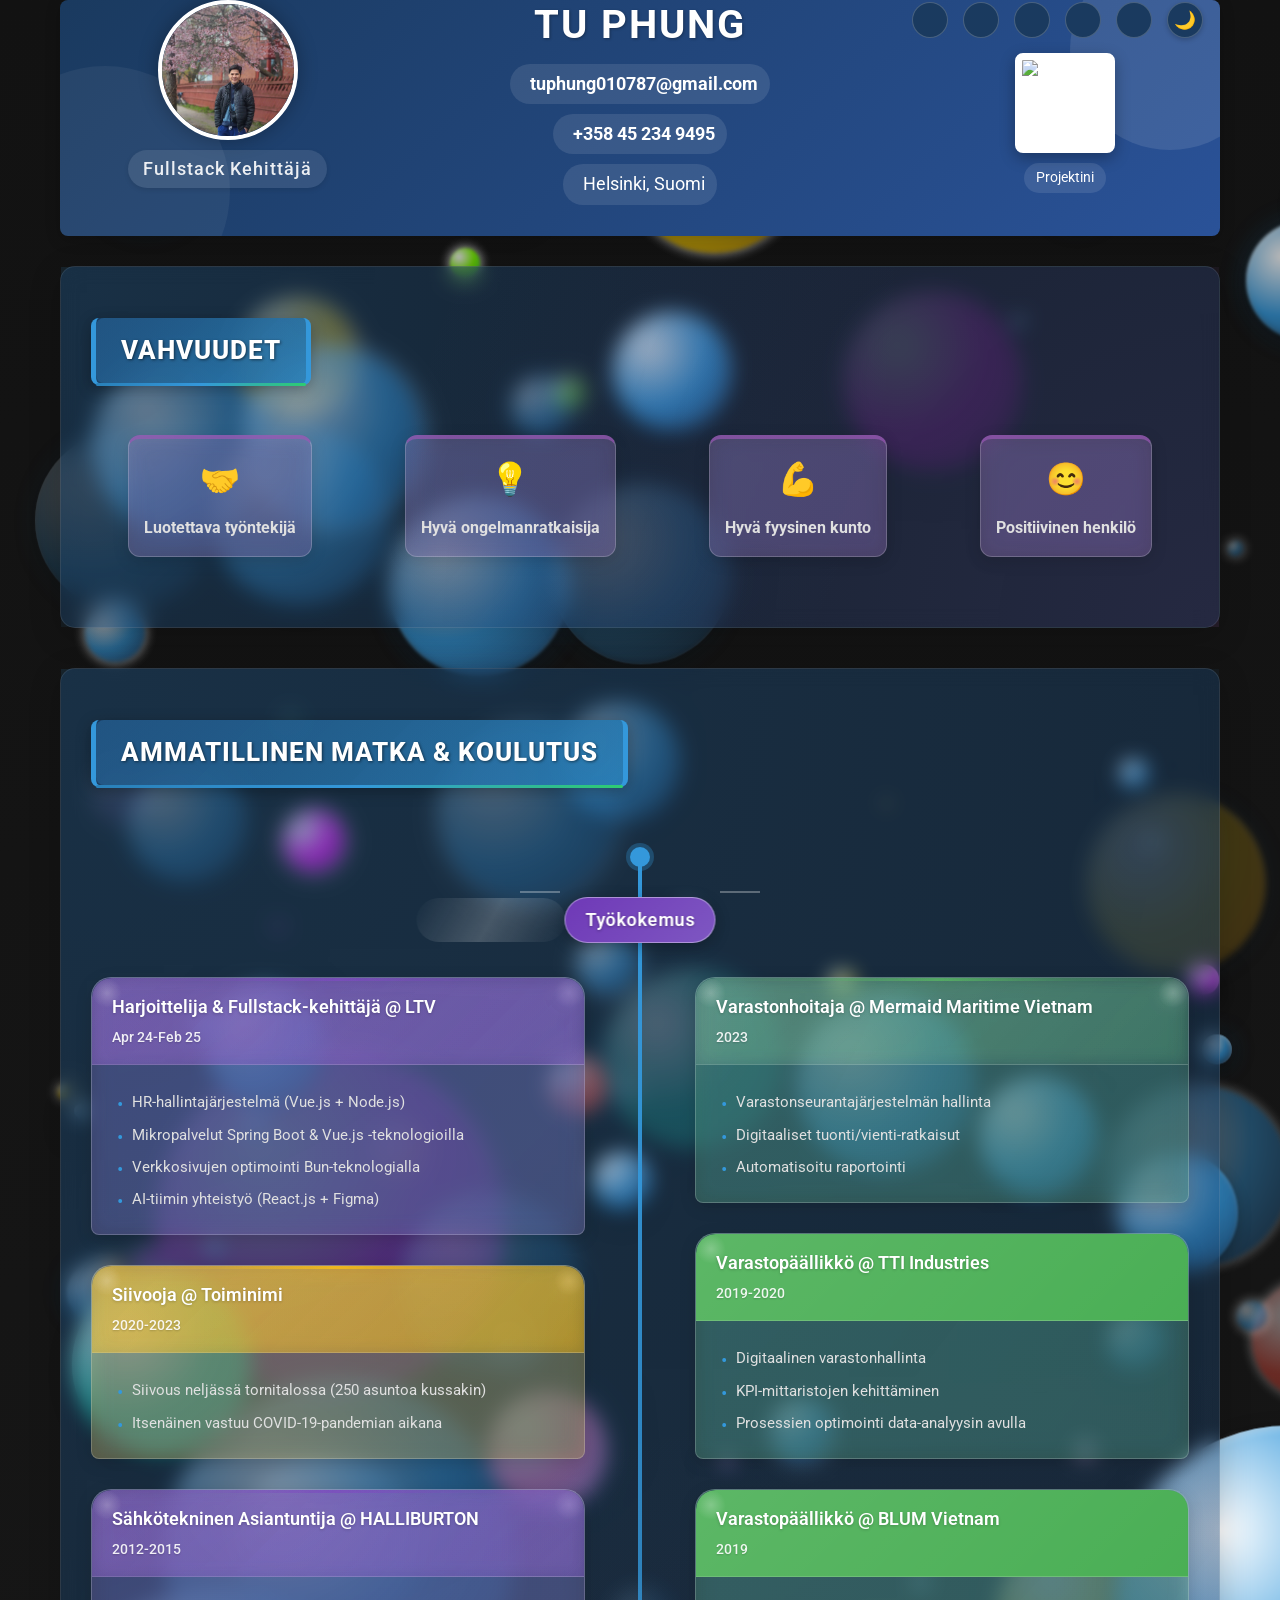
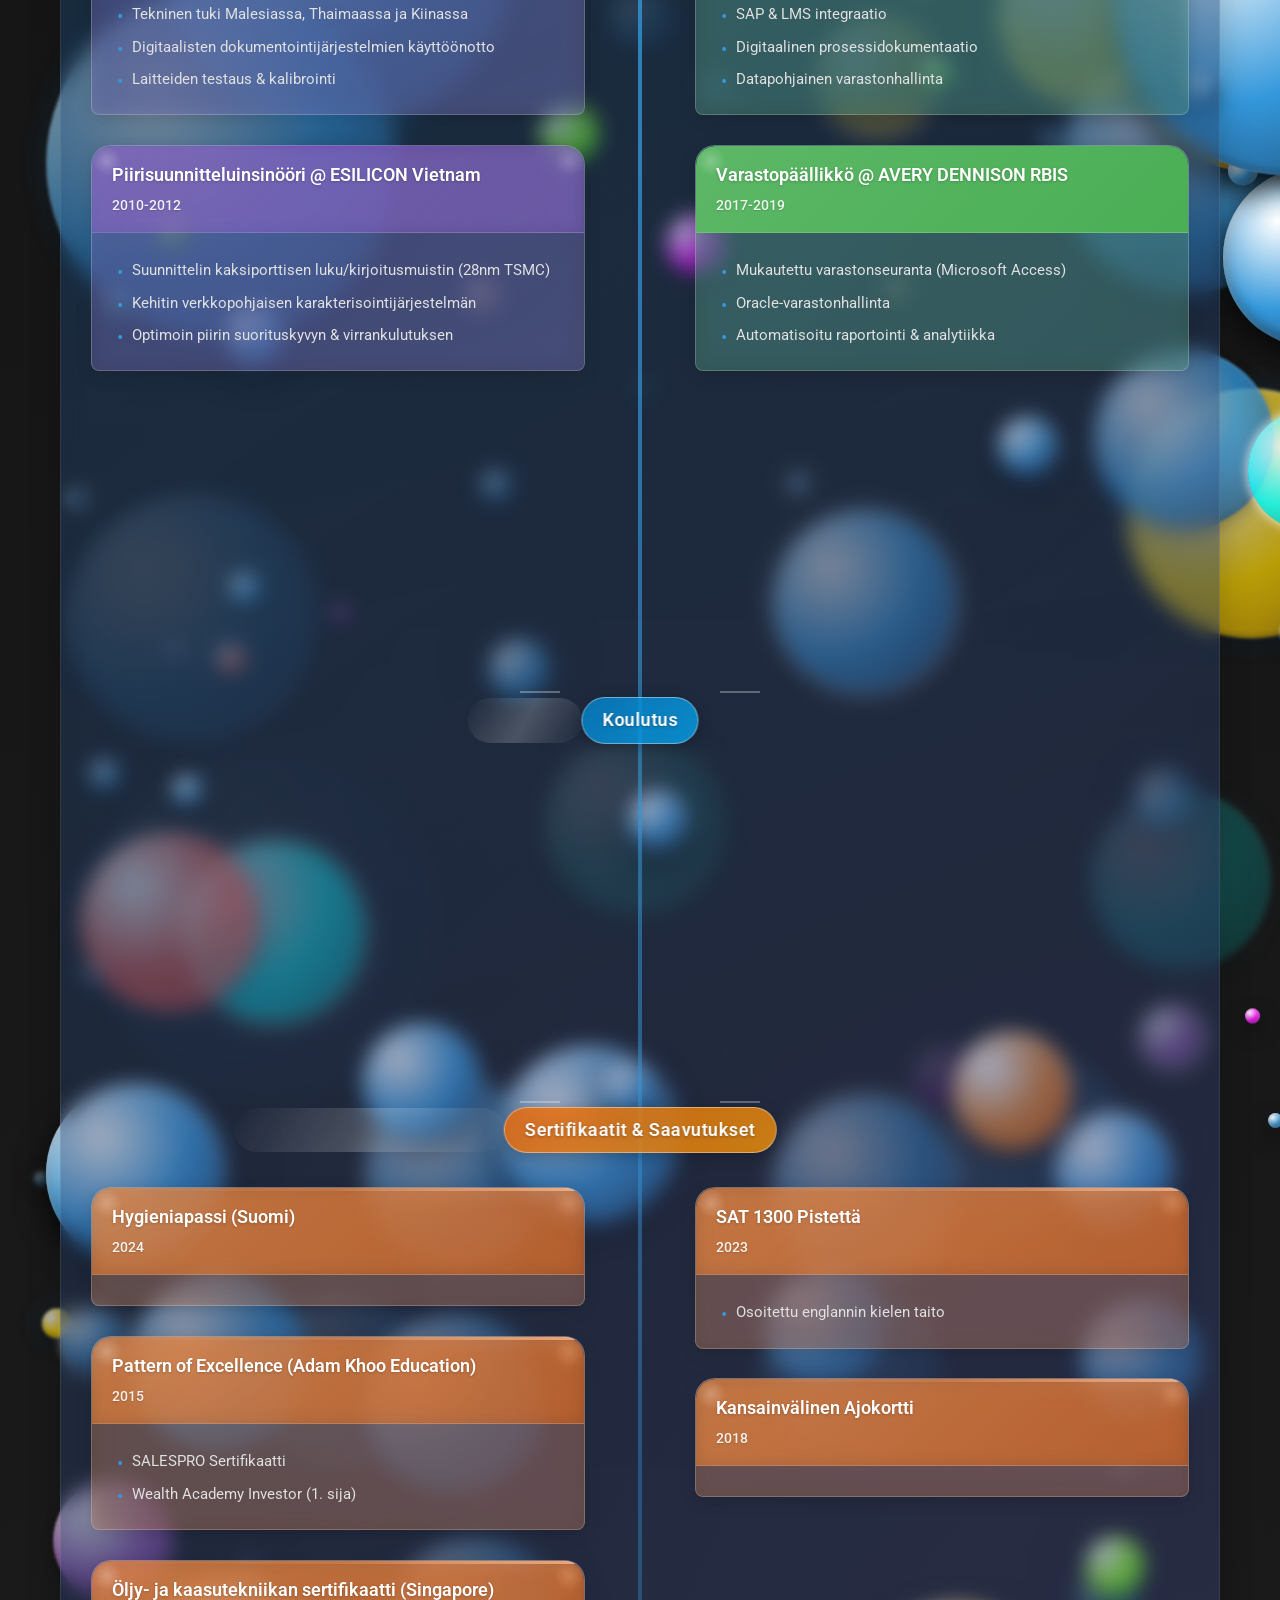
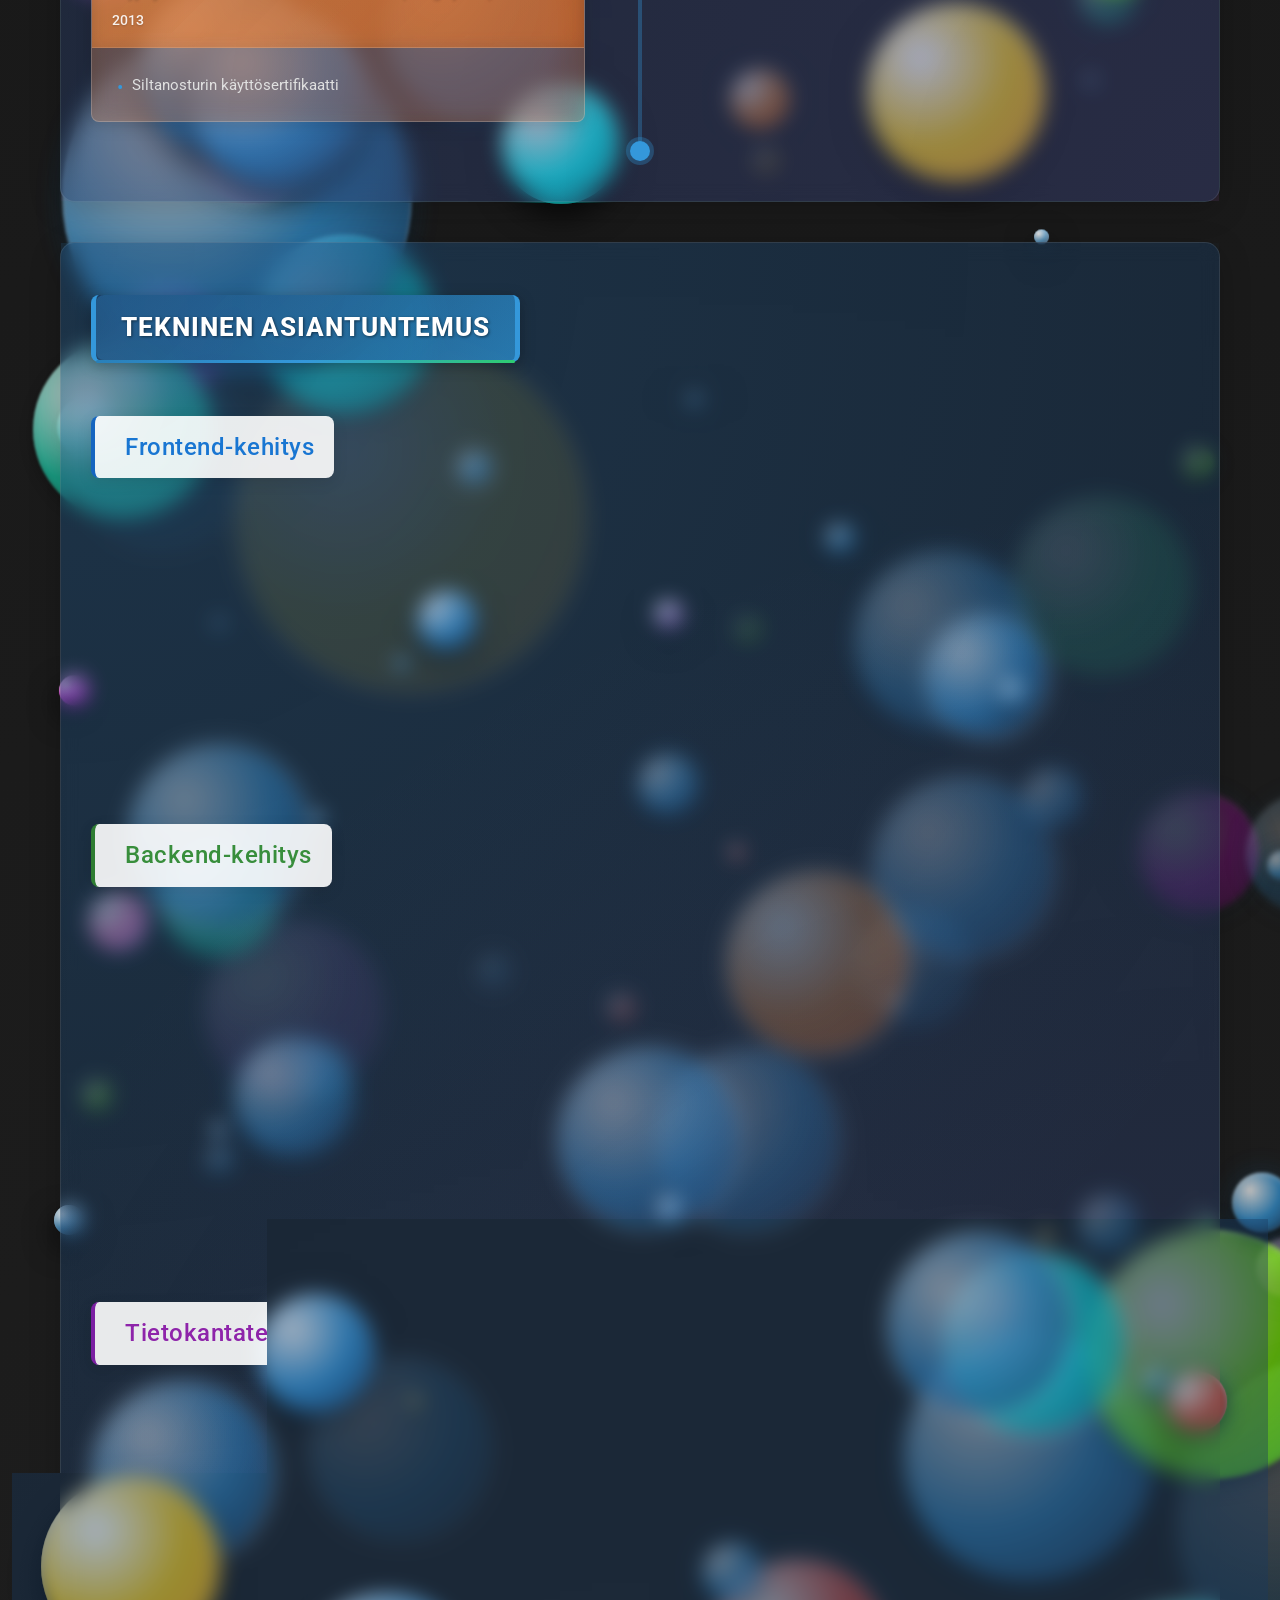
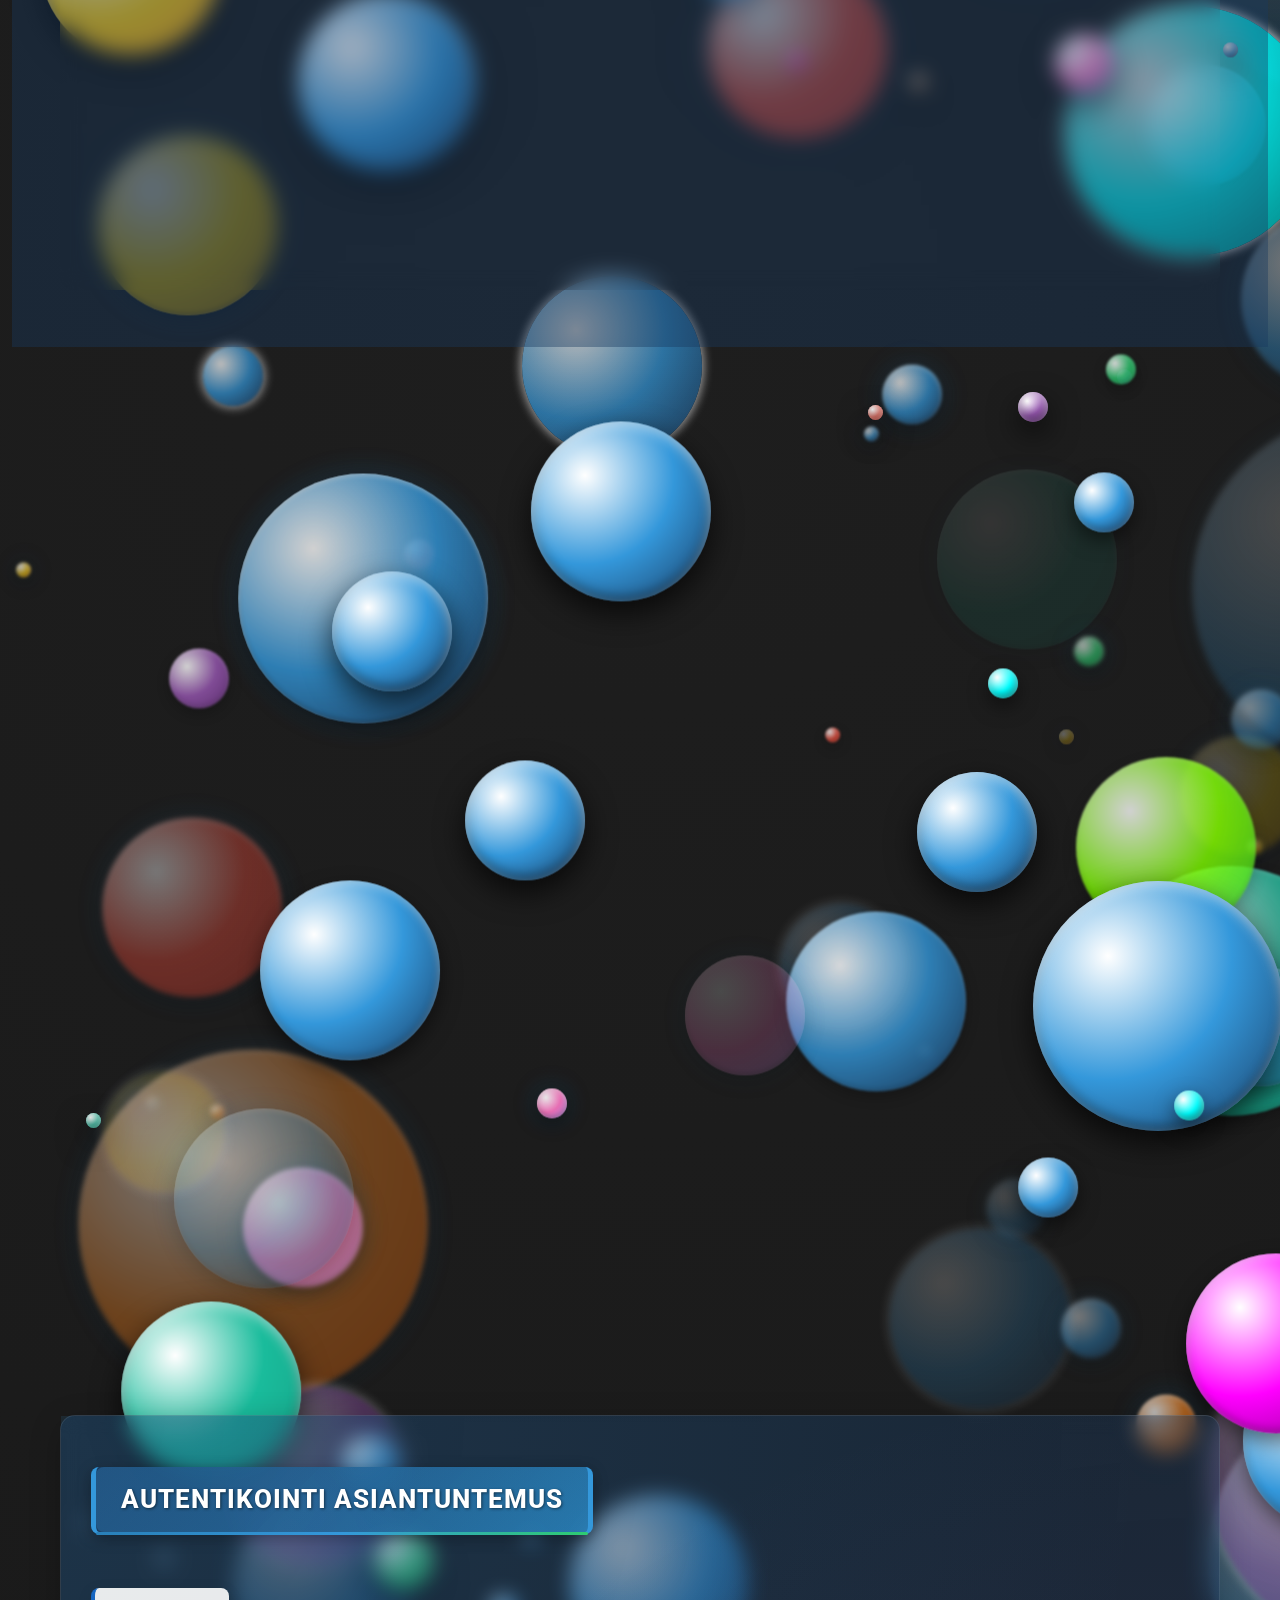
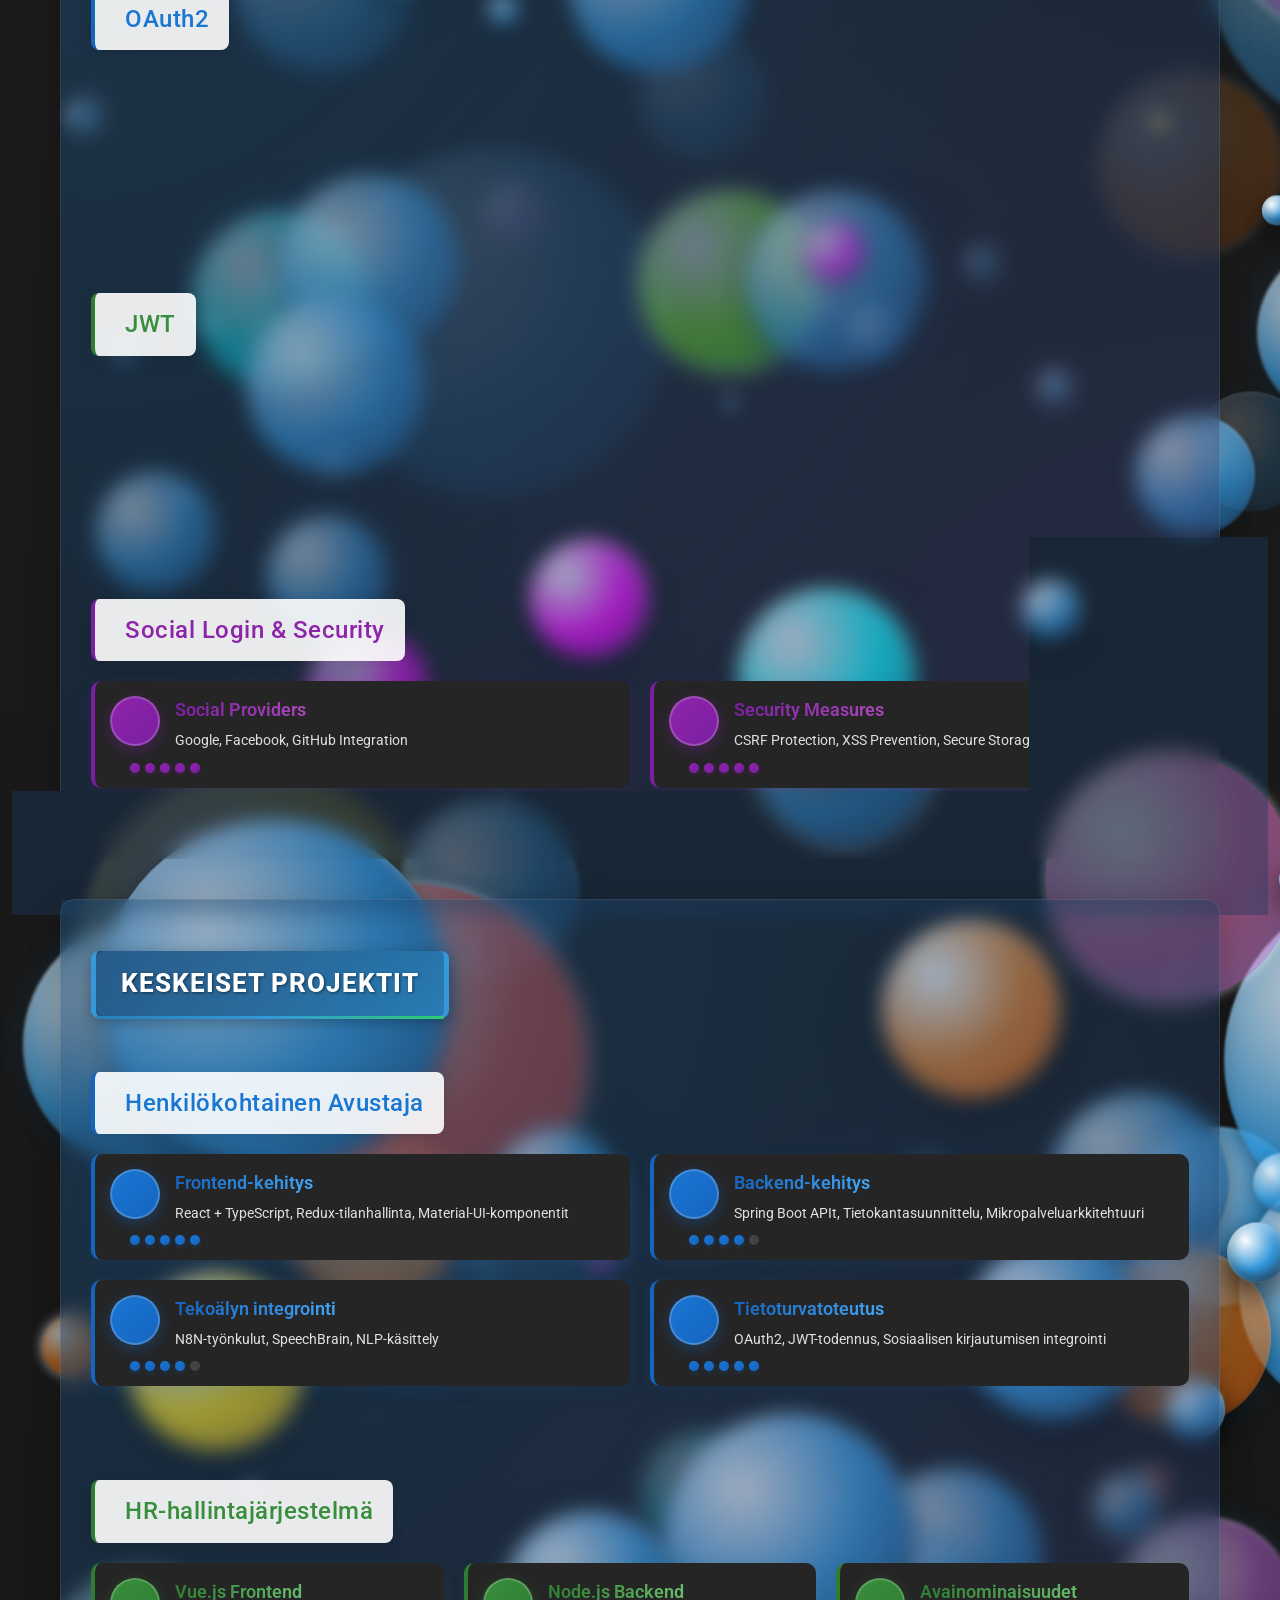
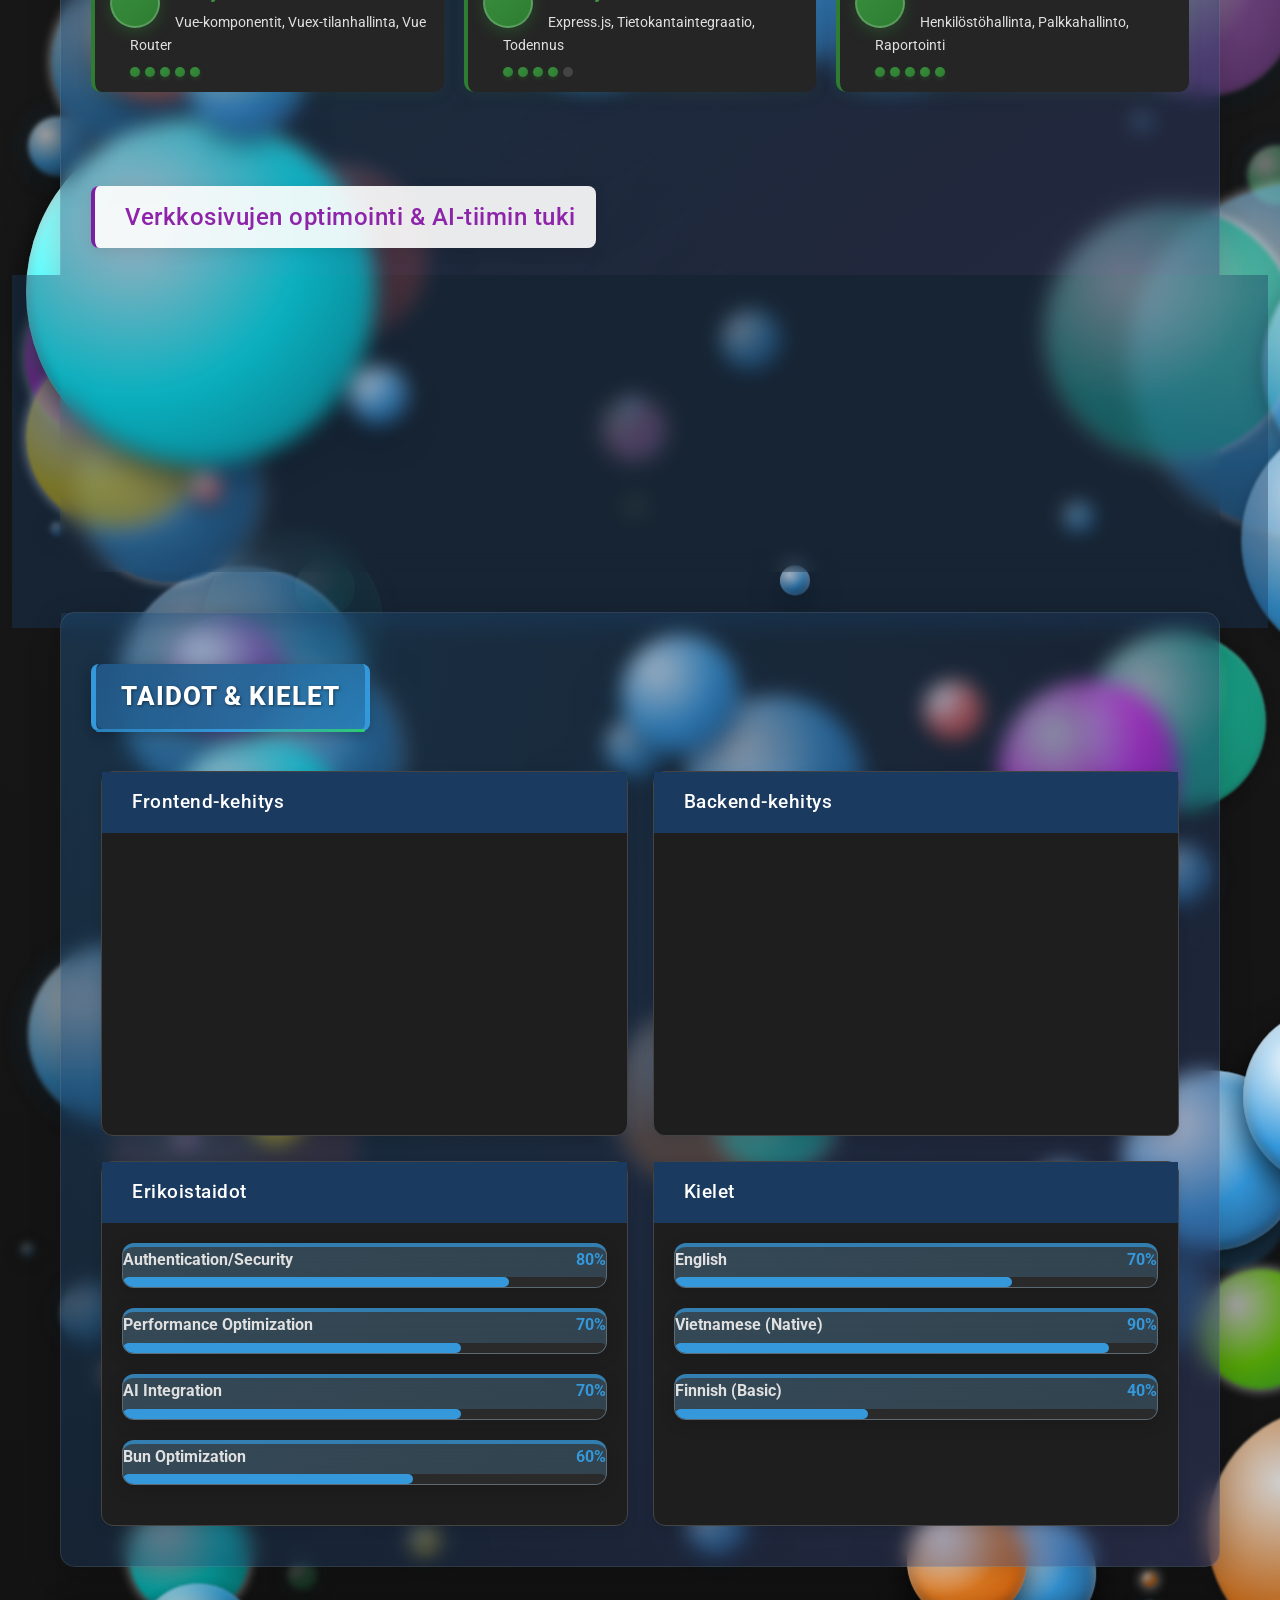
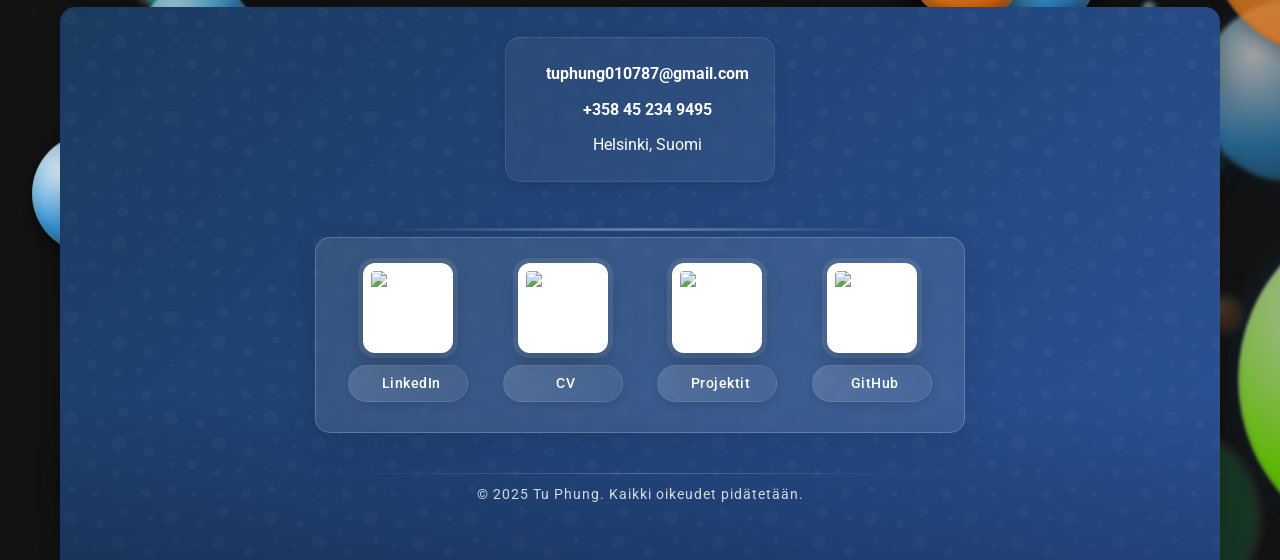
==== commit 341b4218: "V0 update name of repository" ====
--- a/index_fn.html
+++ b/index_fn.html
@@ -2290,11 +2290,11 @@
         <h2>VAHVUUDET</h2>
         <div class="strengths-container">
             <div class="strength-item">
-                <div class="strength-icon">💼</div>
+                <div class="strength-icon">🤝</div>
                 <div class="strength-text">Luotettava työntekijä</div>
             </div>
             <div class="strength-item">
-                <div class="strength-icon">🧩</div>
+                <div class="strength-icon">💡</div>
                 <div class="strength-text">Hyvä ongelmanratkaisija</div>
             </div>
             <div class="strength-item">
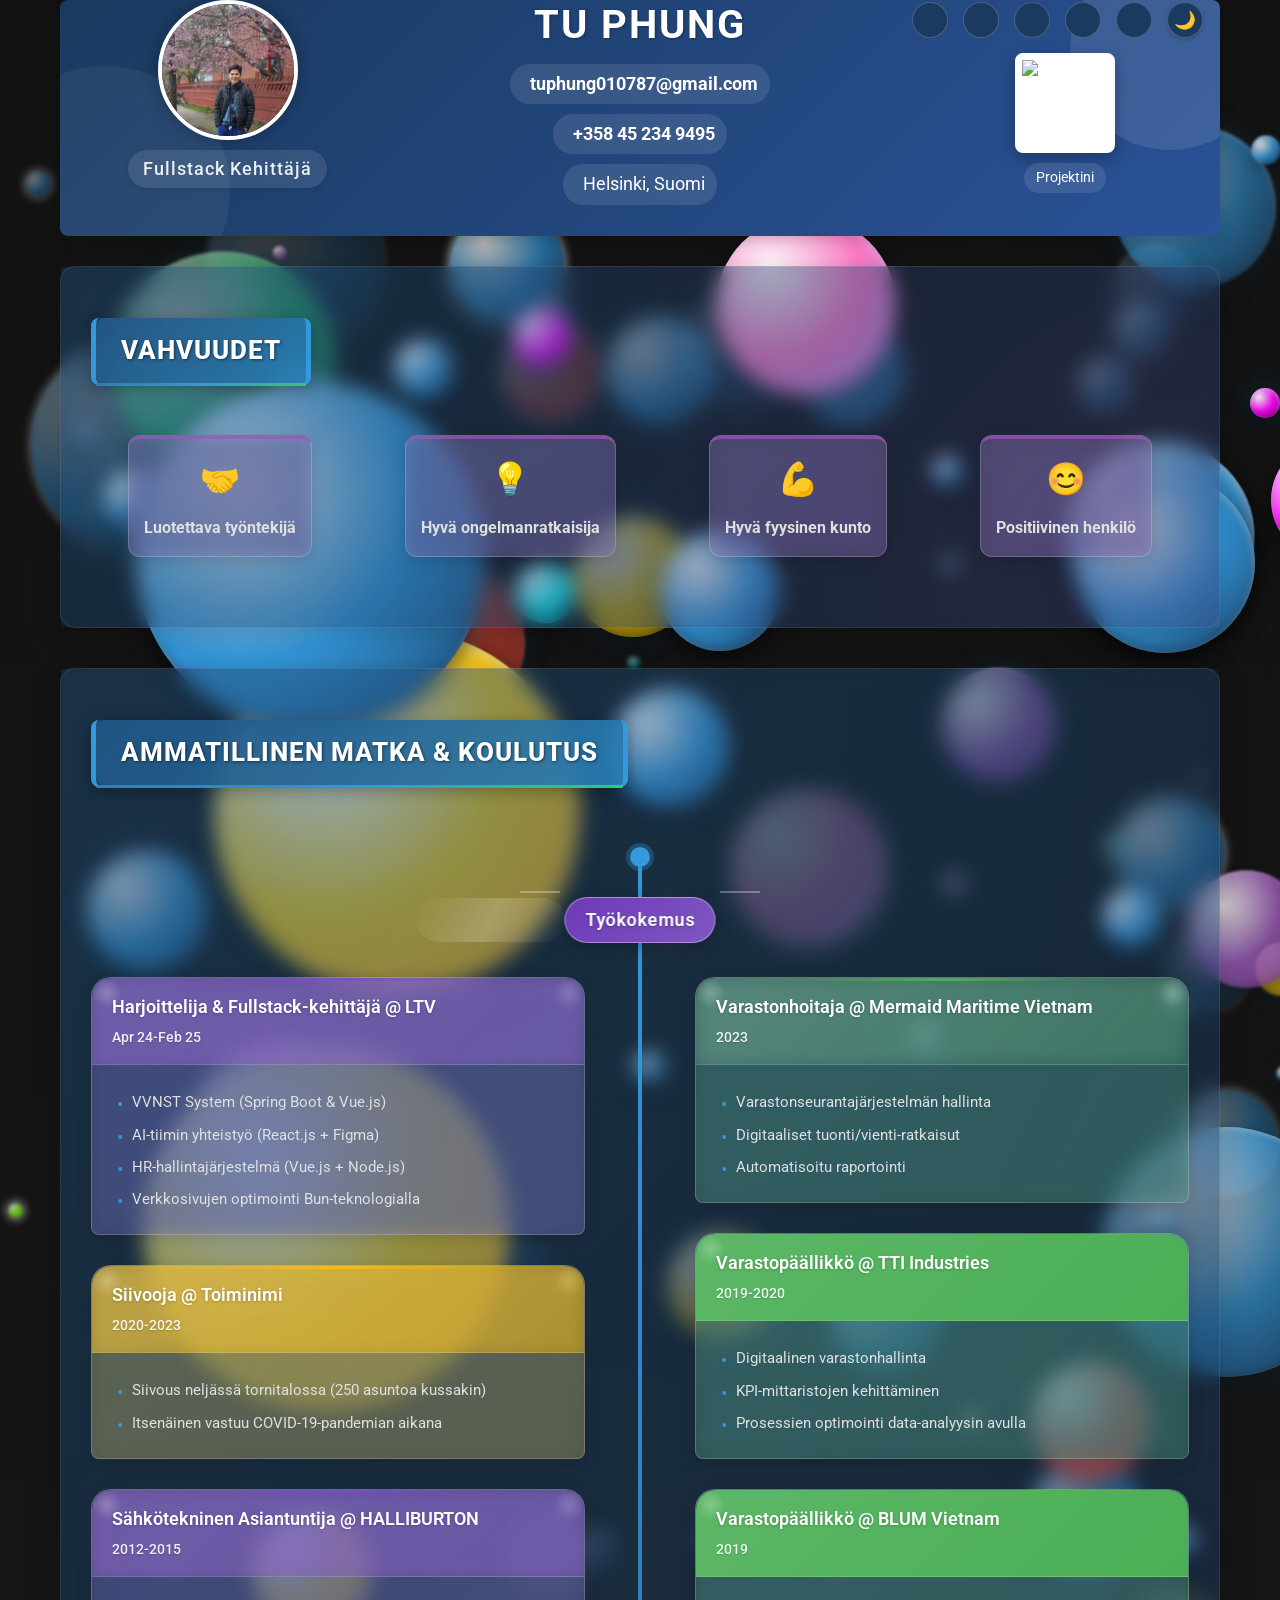
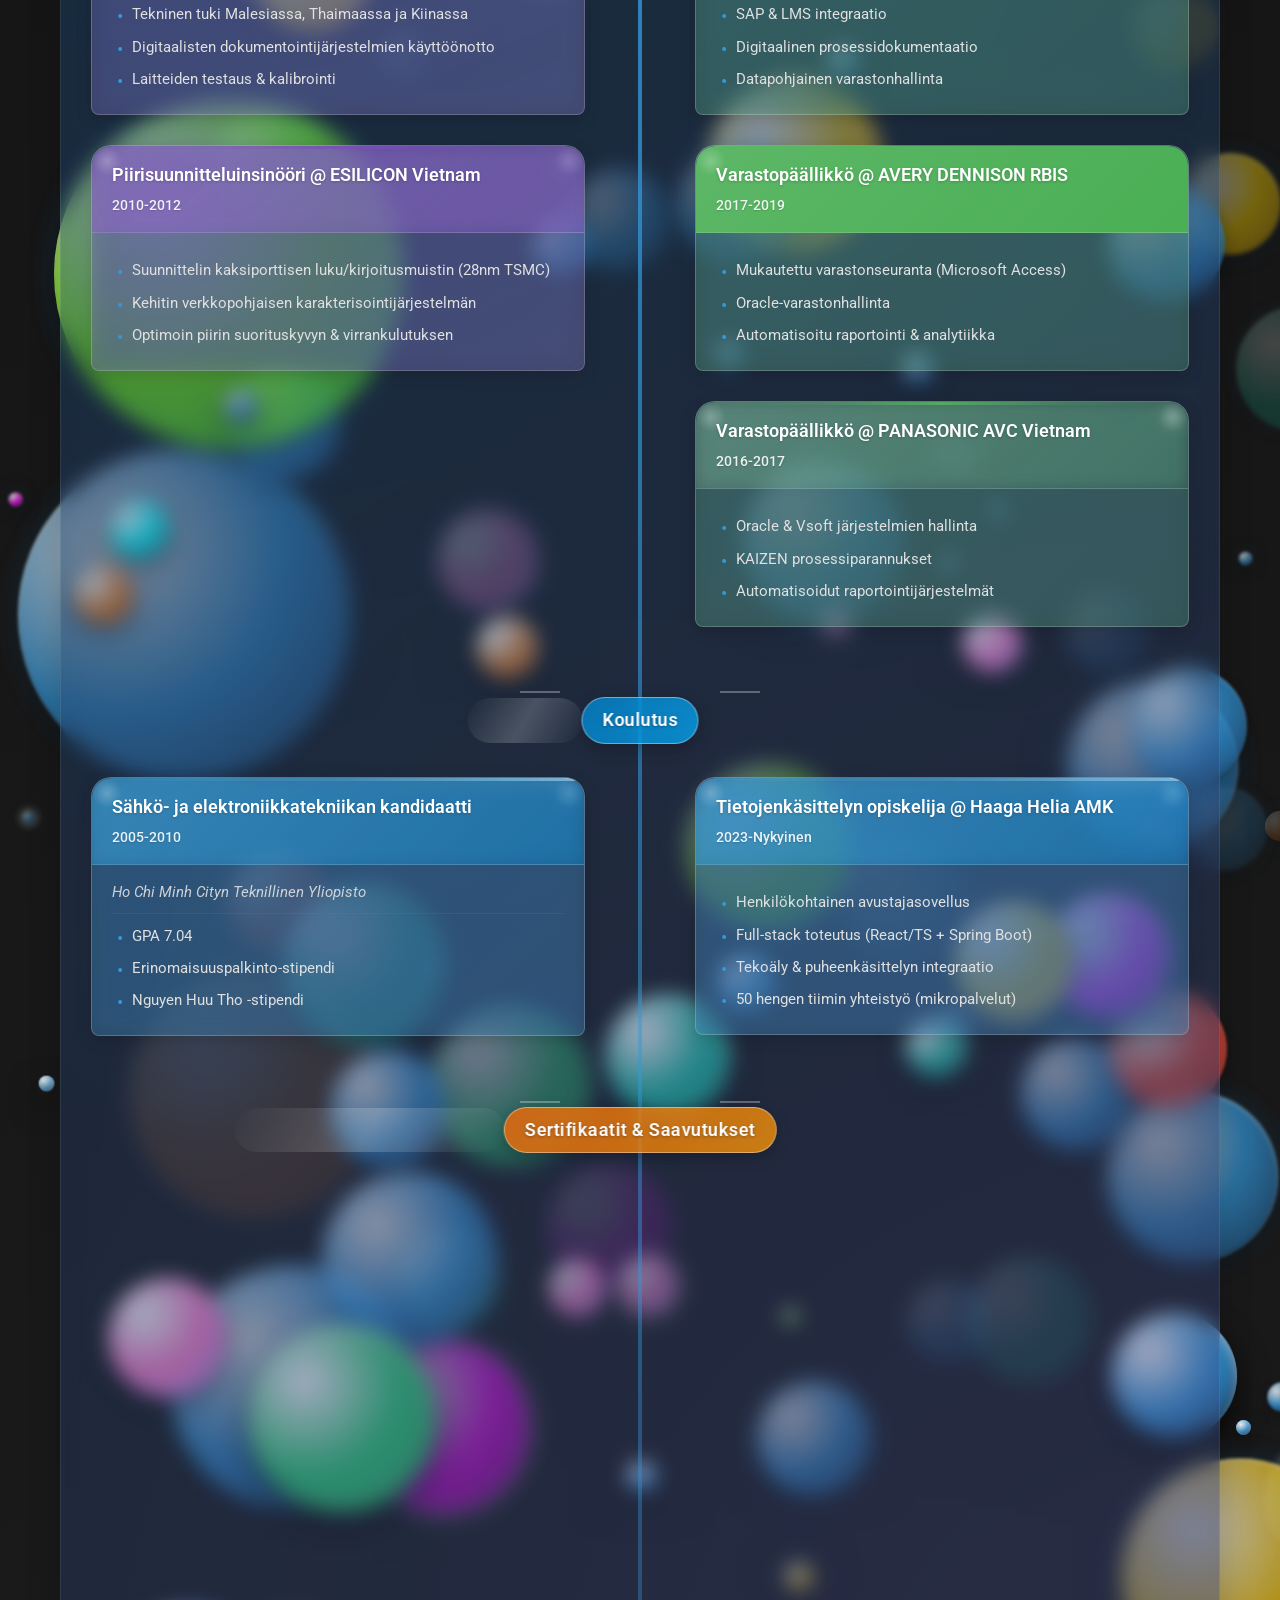
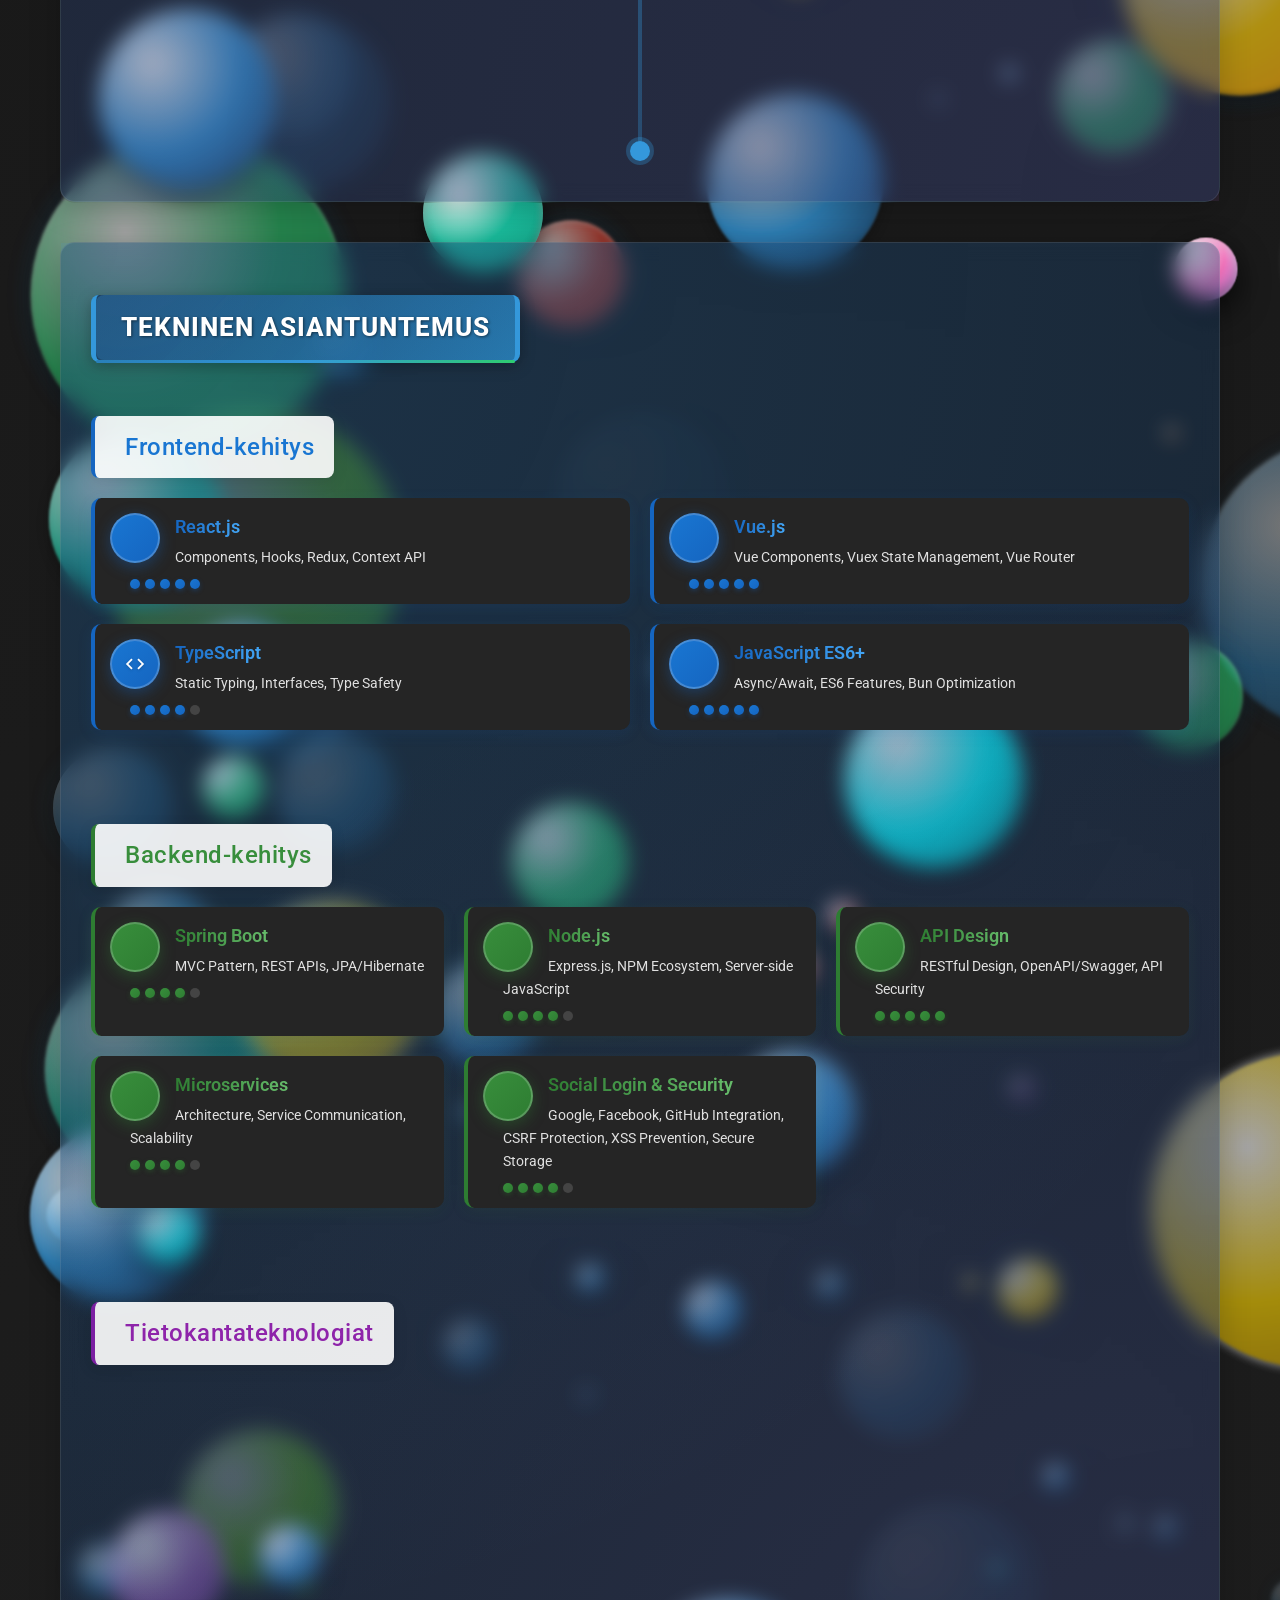
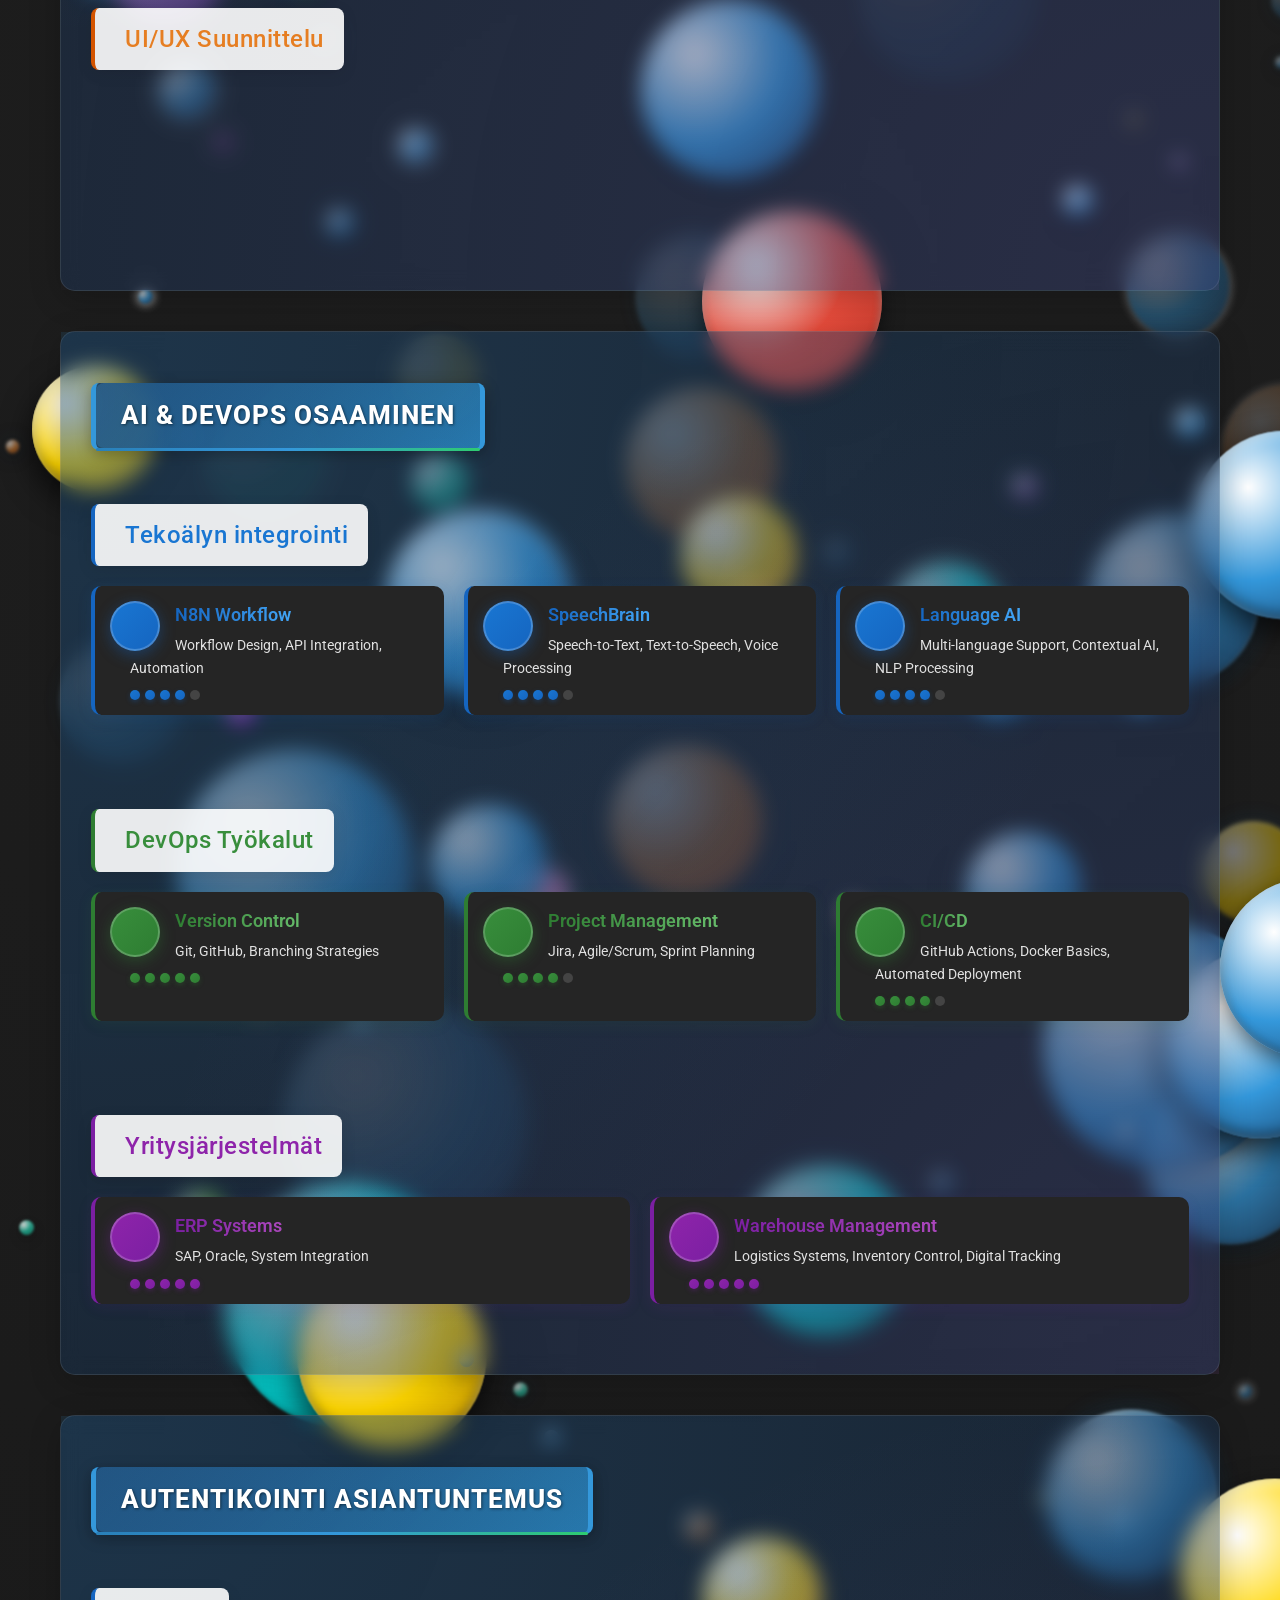
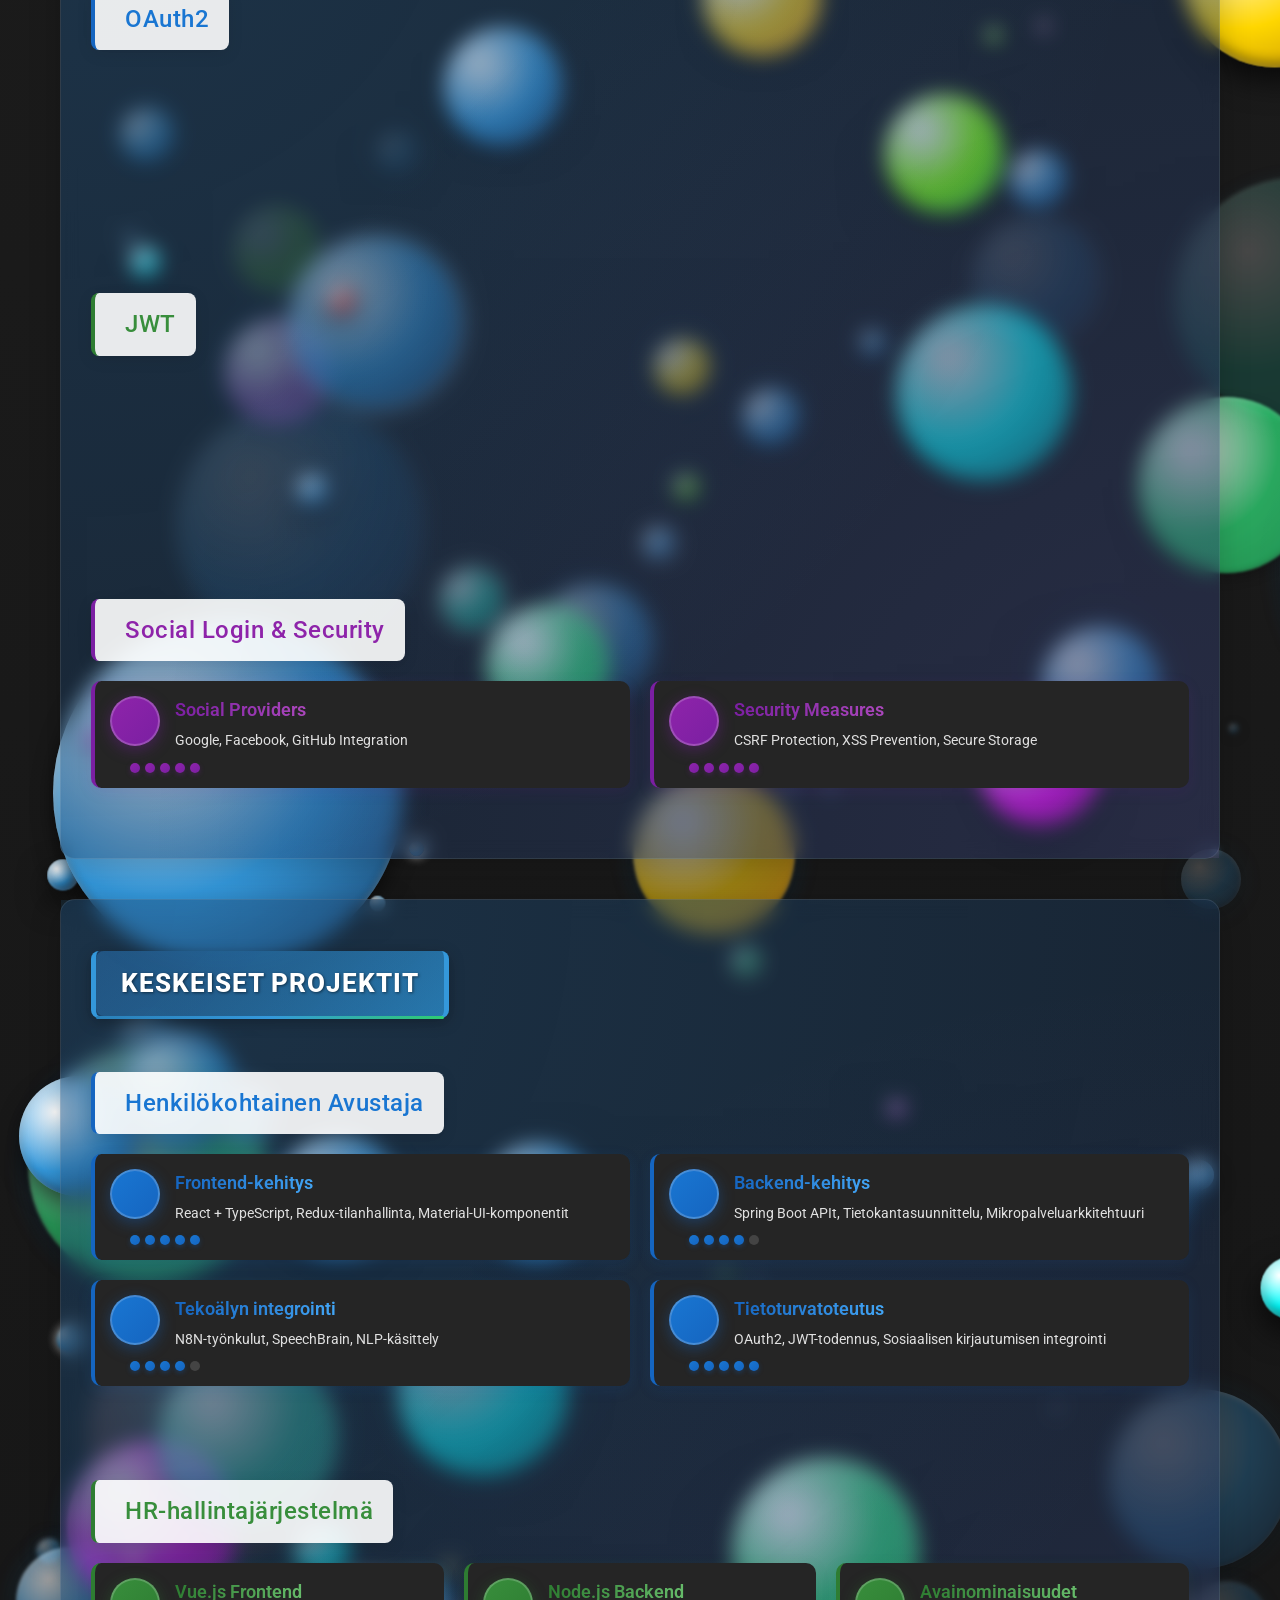
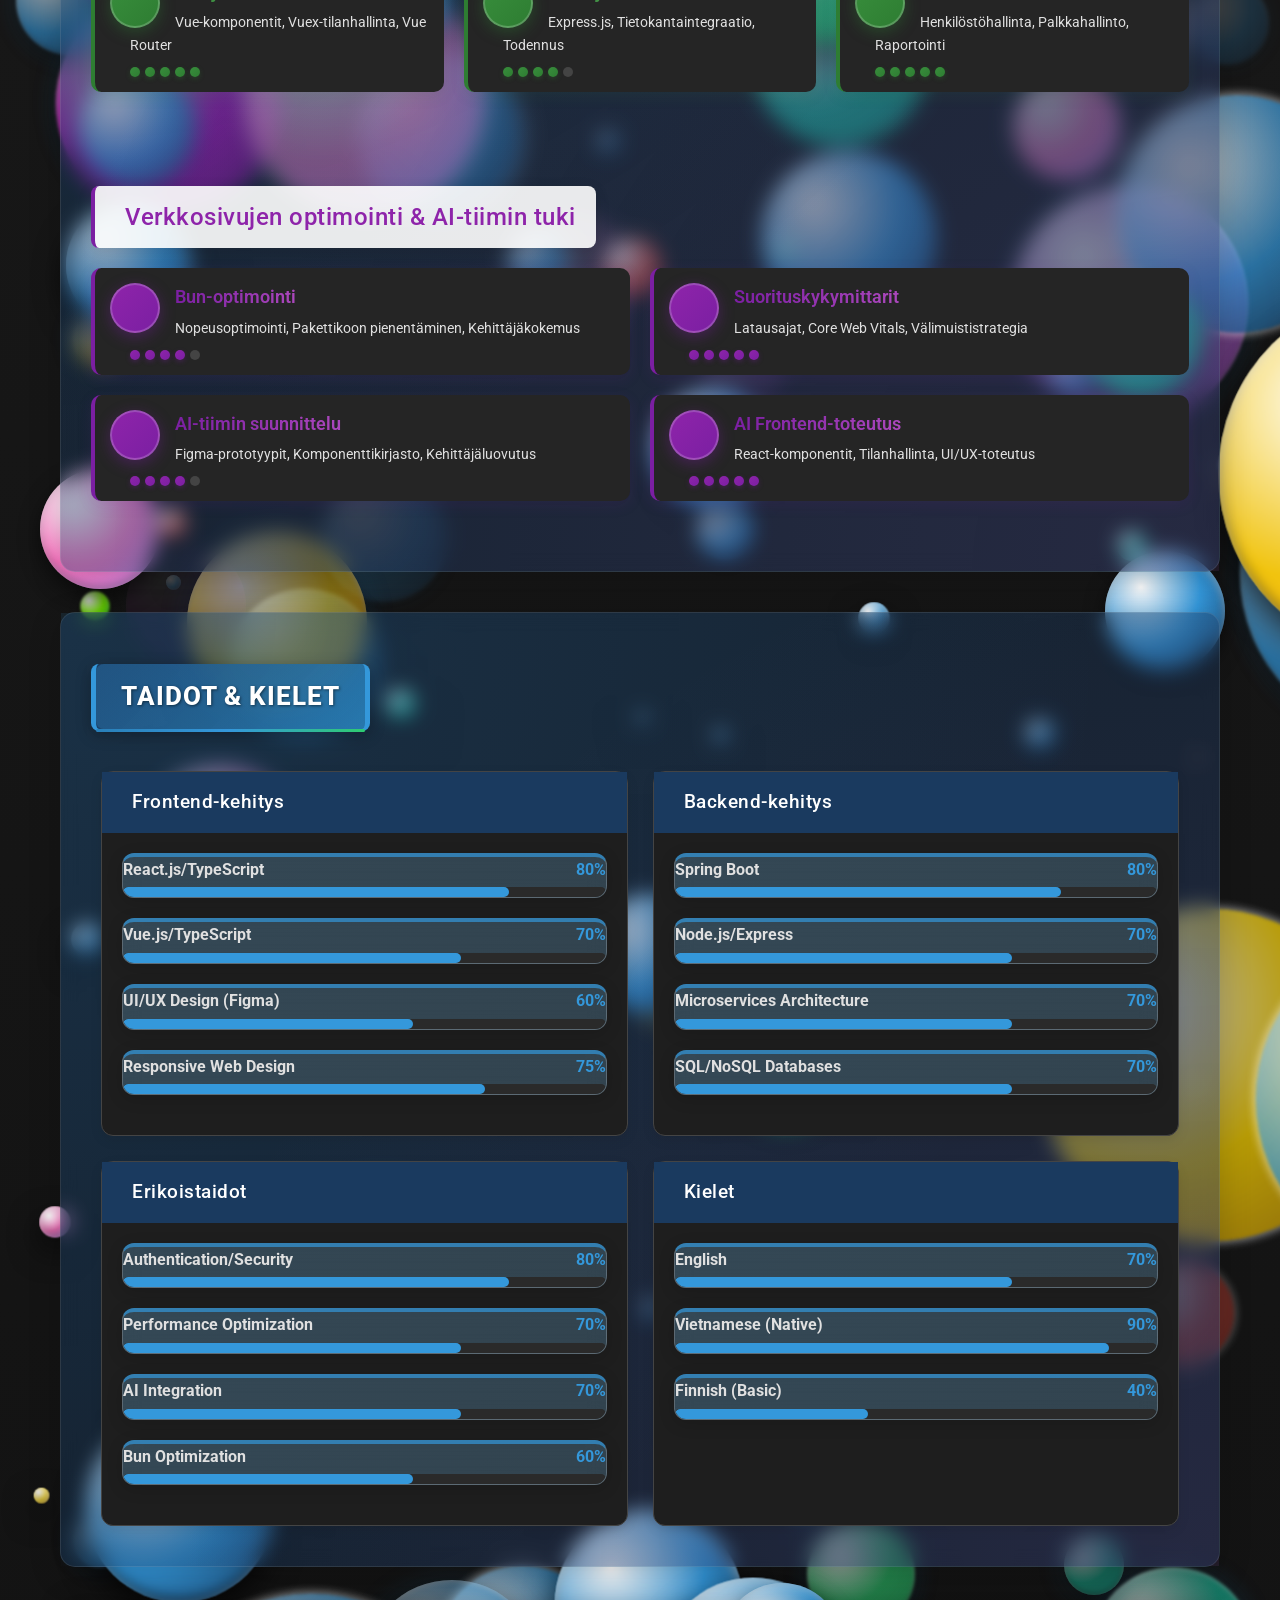
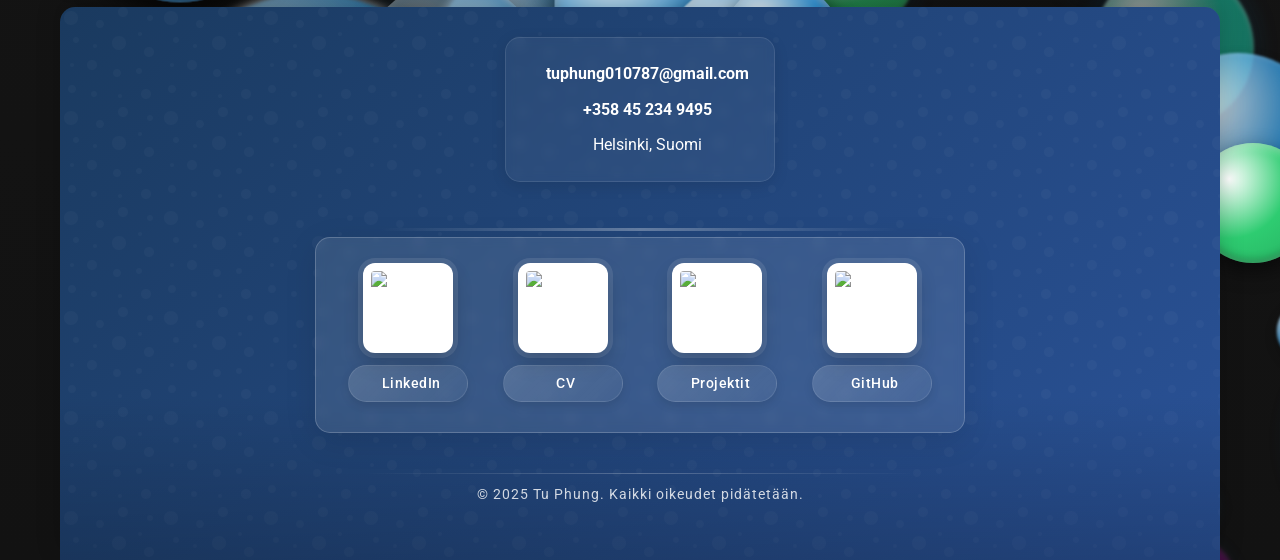
==== commit eabdeb48: "update description" ====
--- a/index_fn.html
+++ b/index_fn.html
@@ -2342,10 +2342,10 @@
                 </div>
                 <div class="timeline-item-content">
                     <div class="timeline-item-details">
+                        <div class="timeline-detail">VVNST System (Spring Boot & Vue.js)</div>
+                        <div class="timeline-detail">AI-tiimin yhteistyö (React.js + Figma)</div>
                         <div class="timeline-detail">HR-hallintajärjestelmä (Vue.js + Node.js)</div>
-                        <div class="timeline-detail">Mikropalvelut Spring Boot & Vue.js -teknologioilla</div>
                         <div class="timeline-detail">Verkkosivujen optimointi Bun-teknologialla</div>
-                        <div class="timeline-detail">AI-tiimin yhteistyö (React.js + Figma)</div>
                     </div>
                 </div>
             </div>
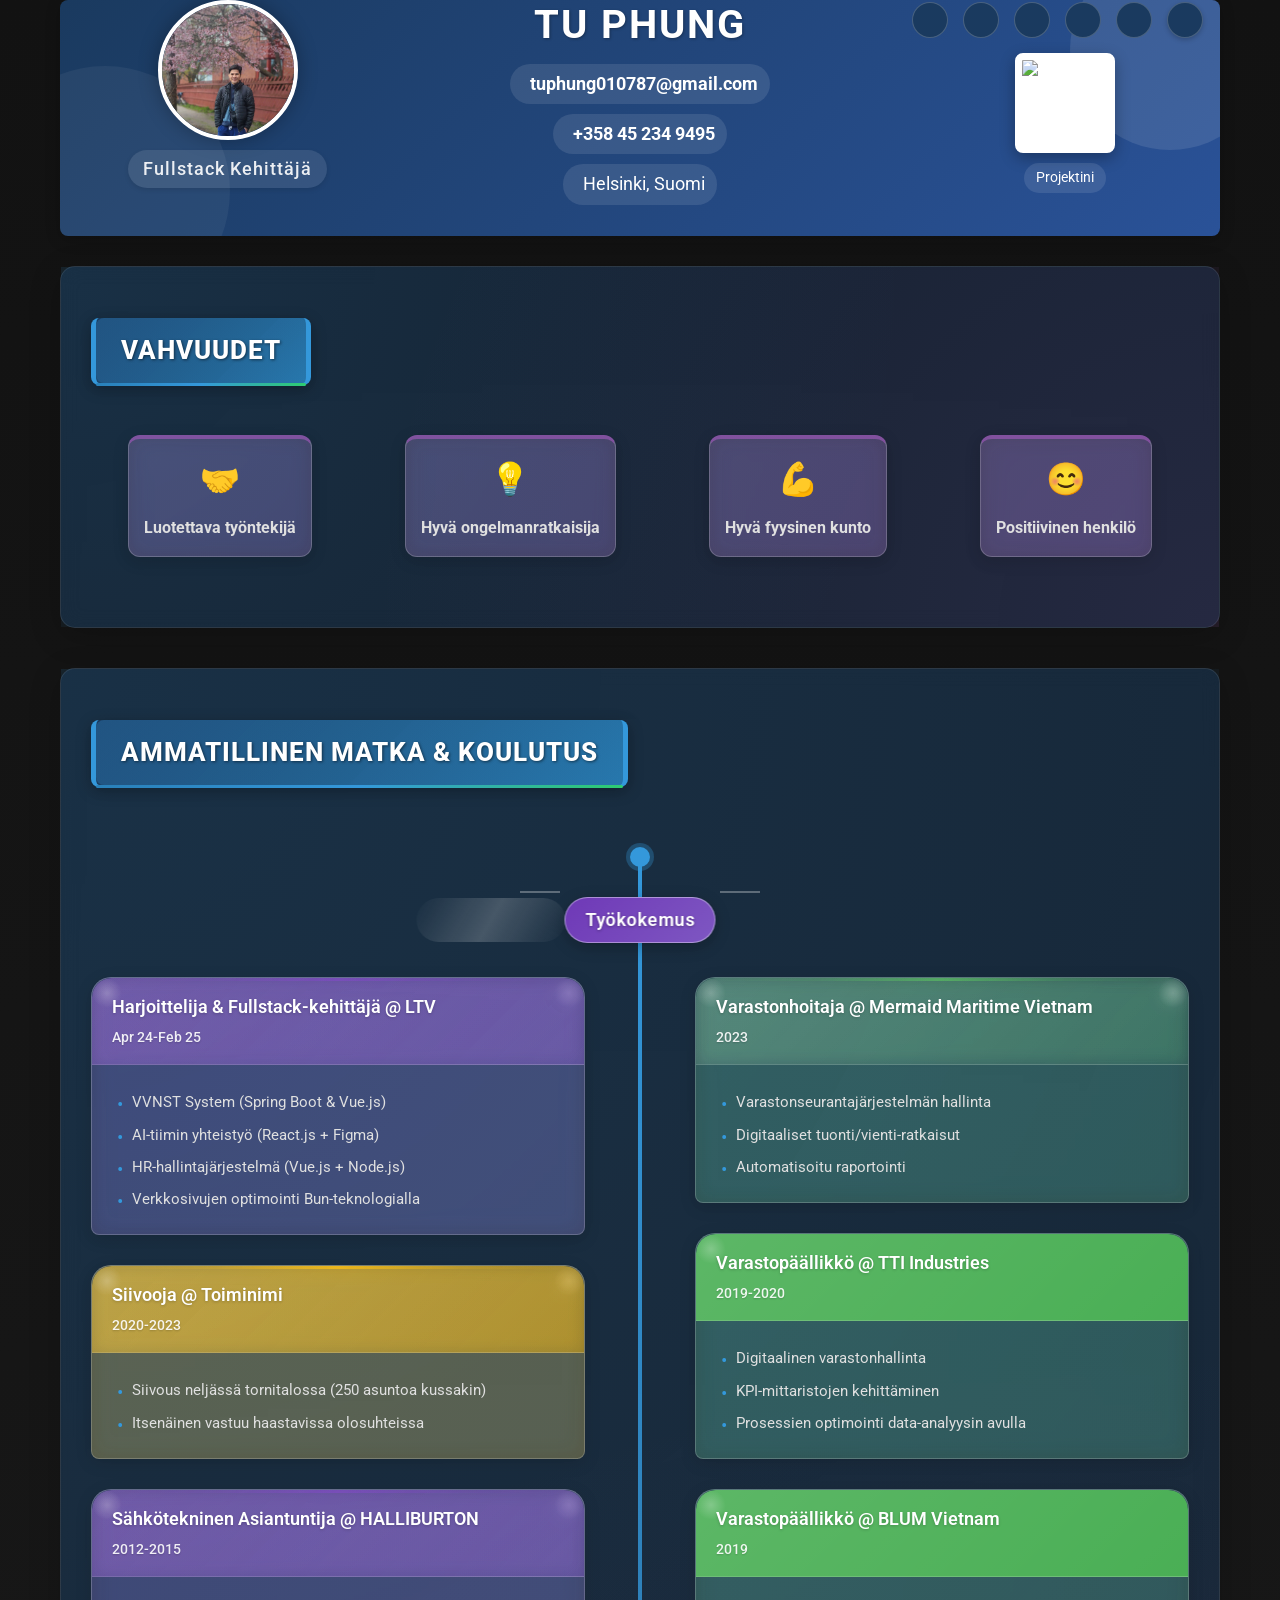
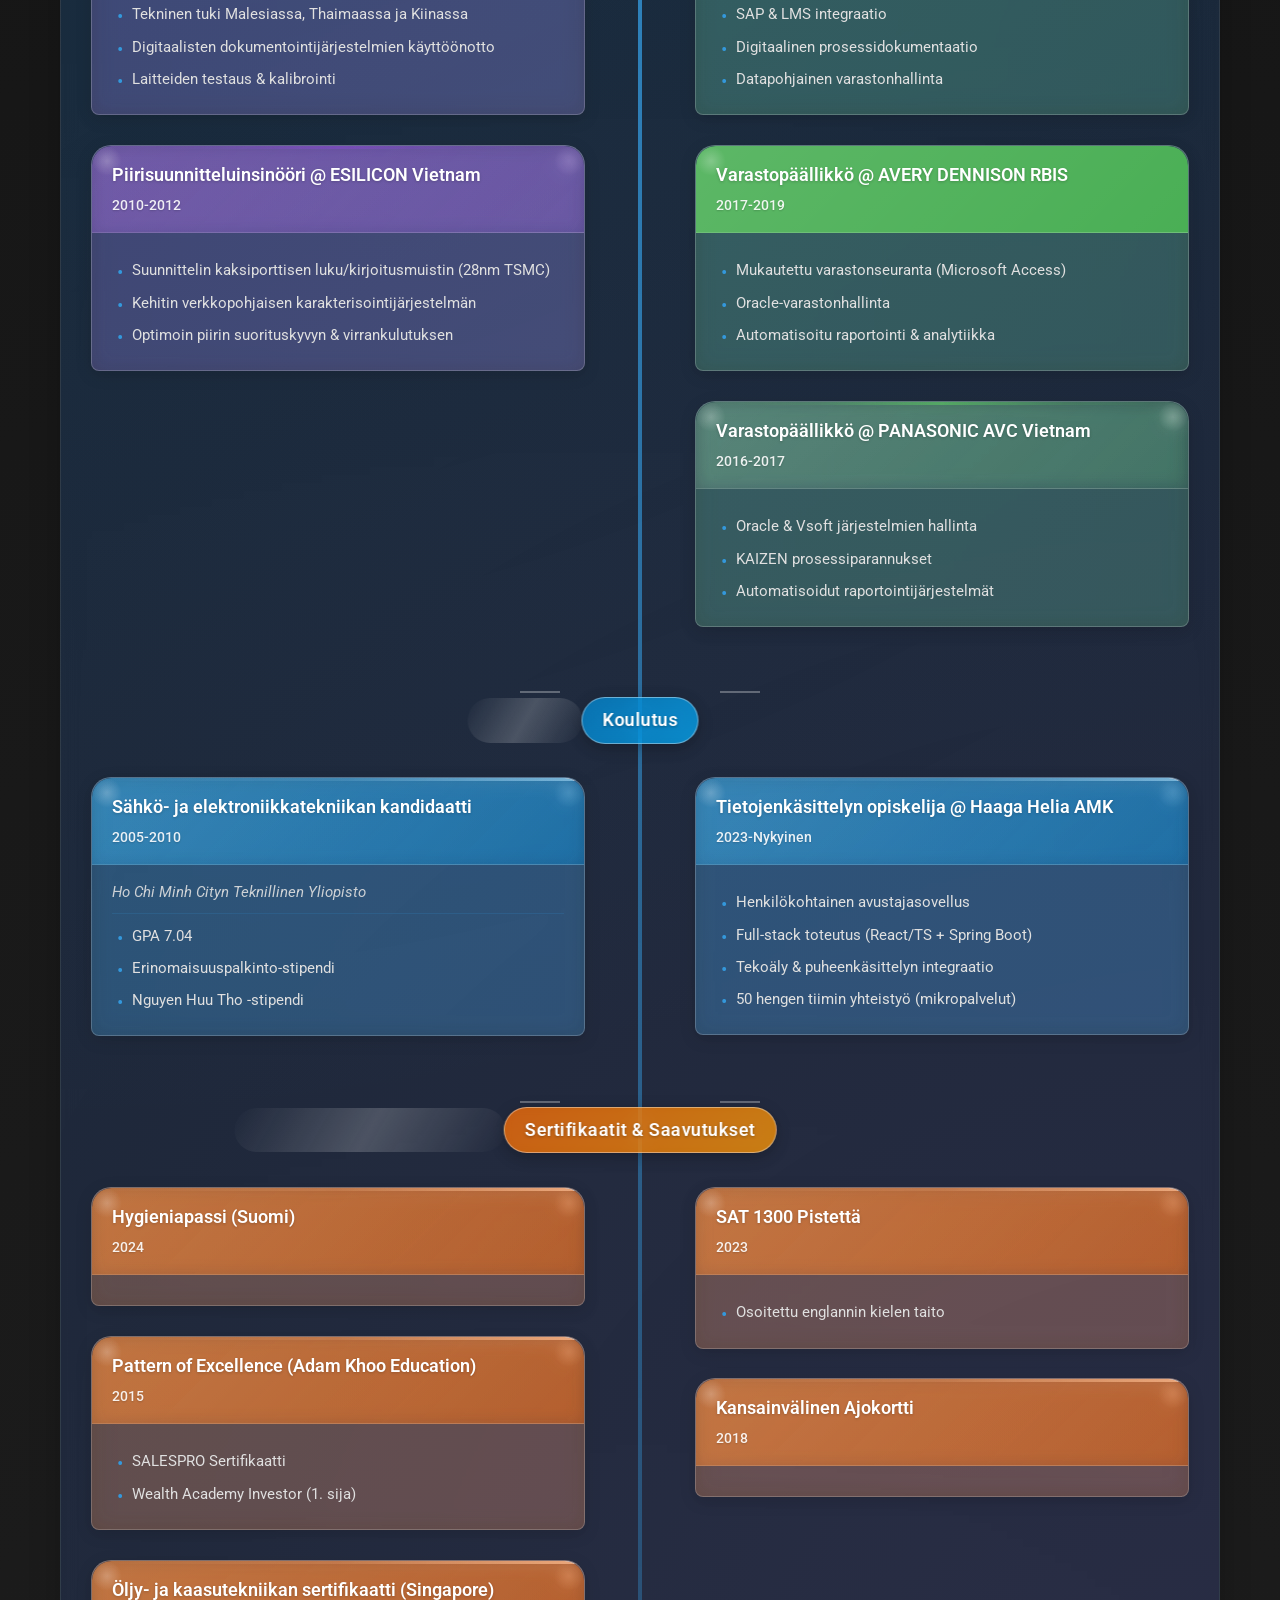
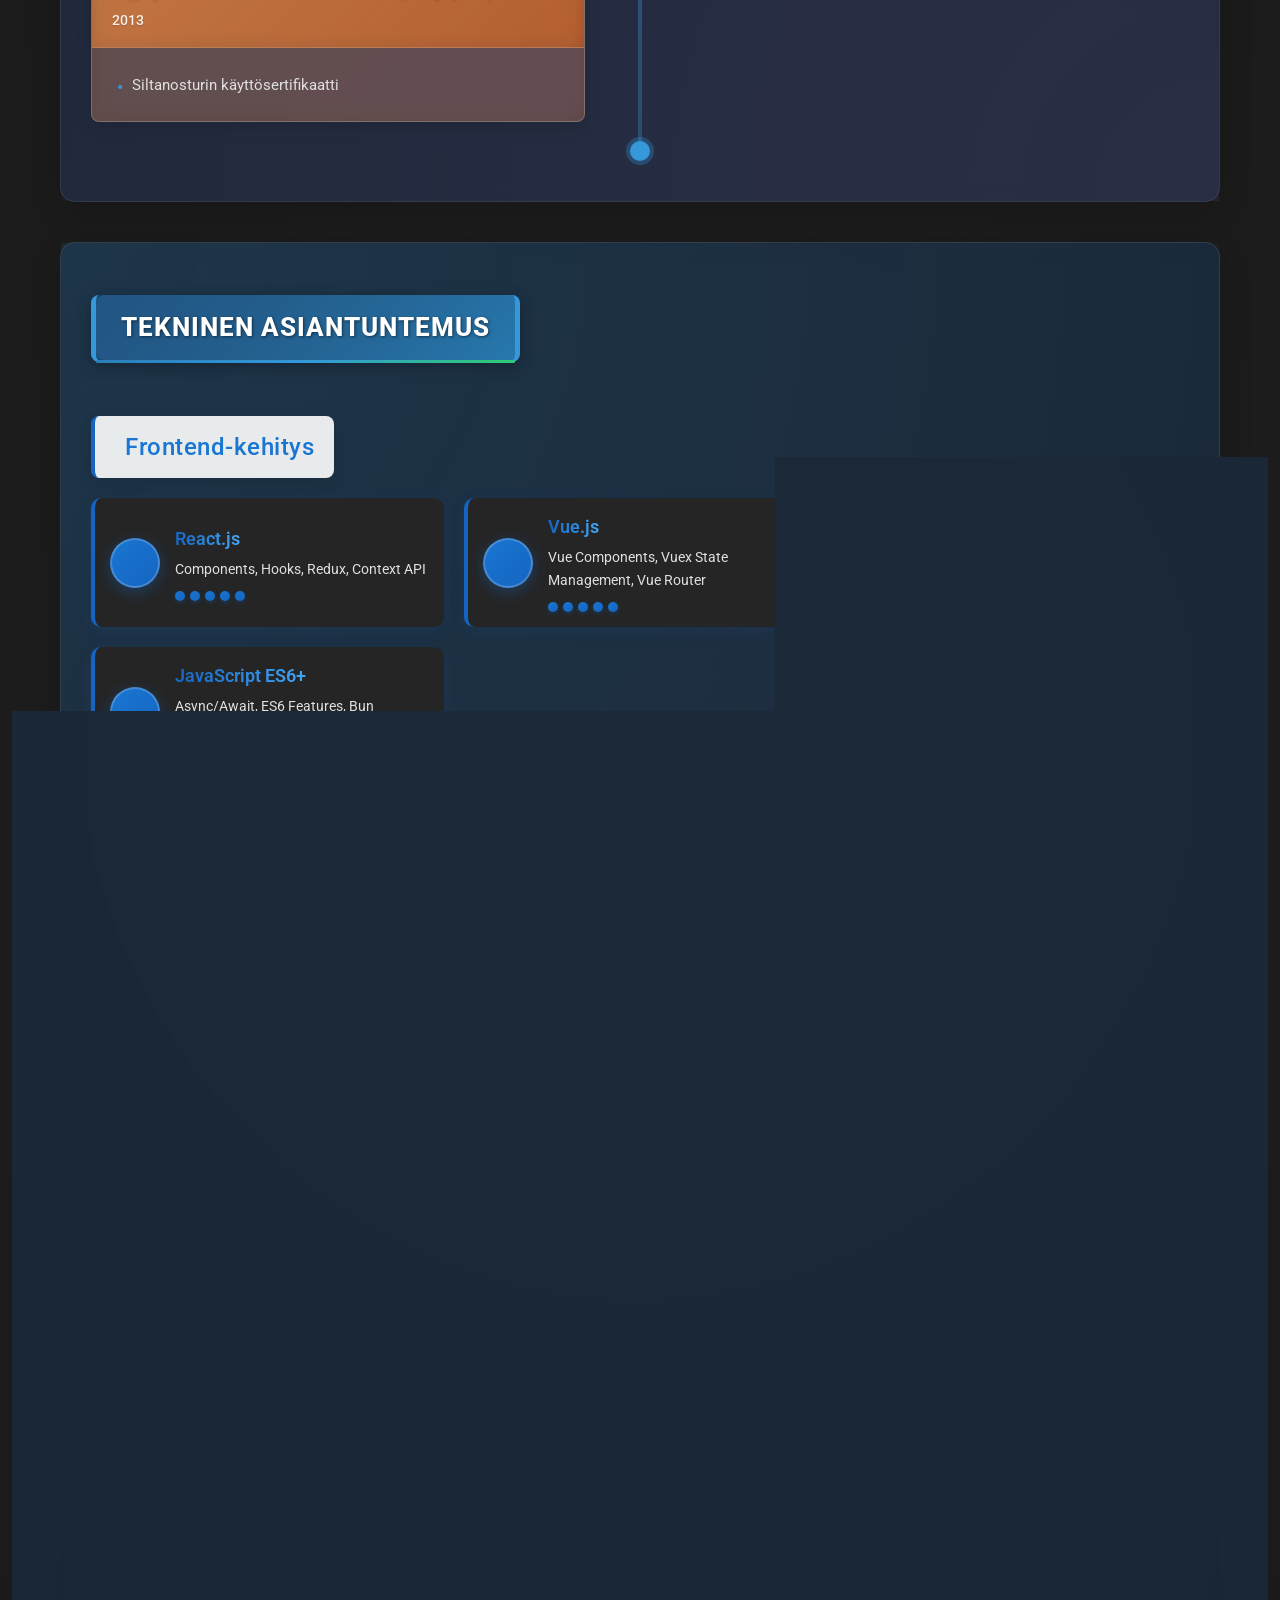
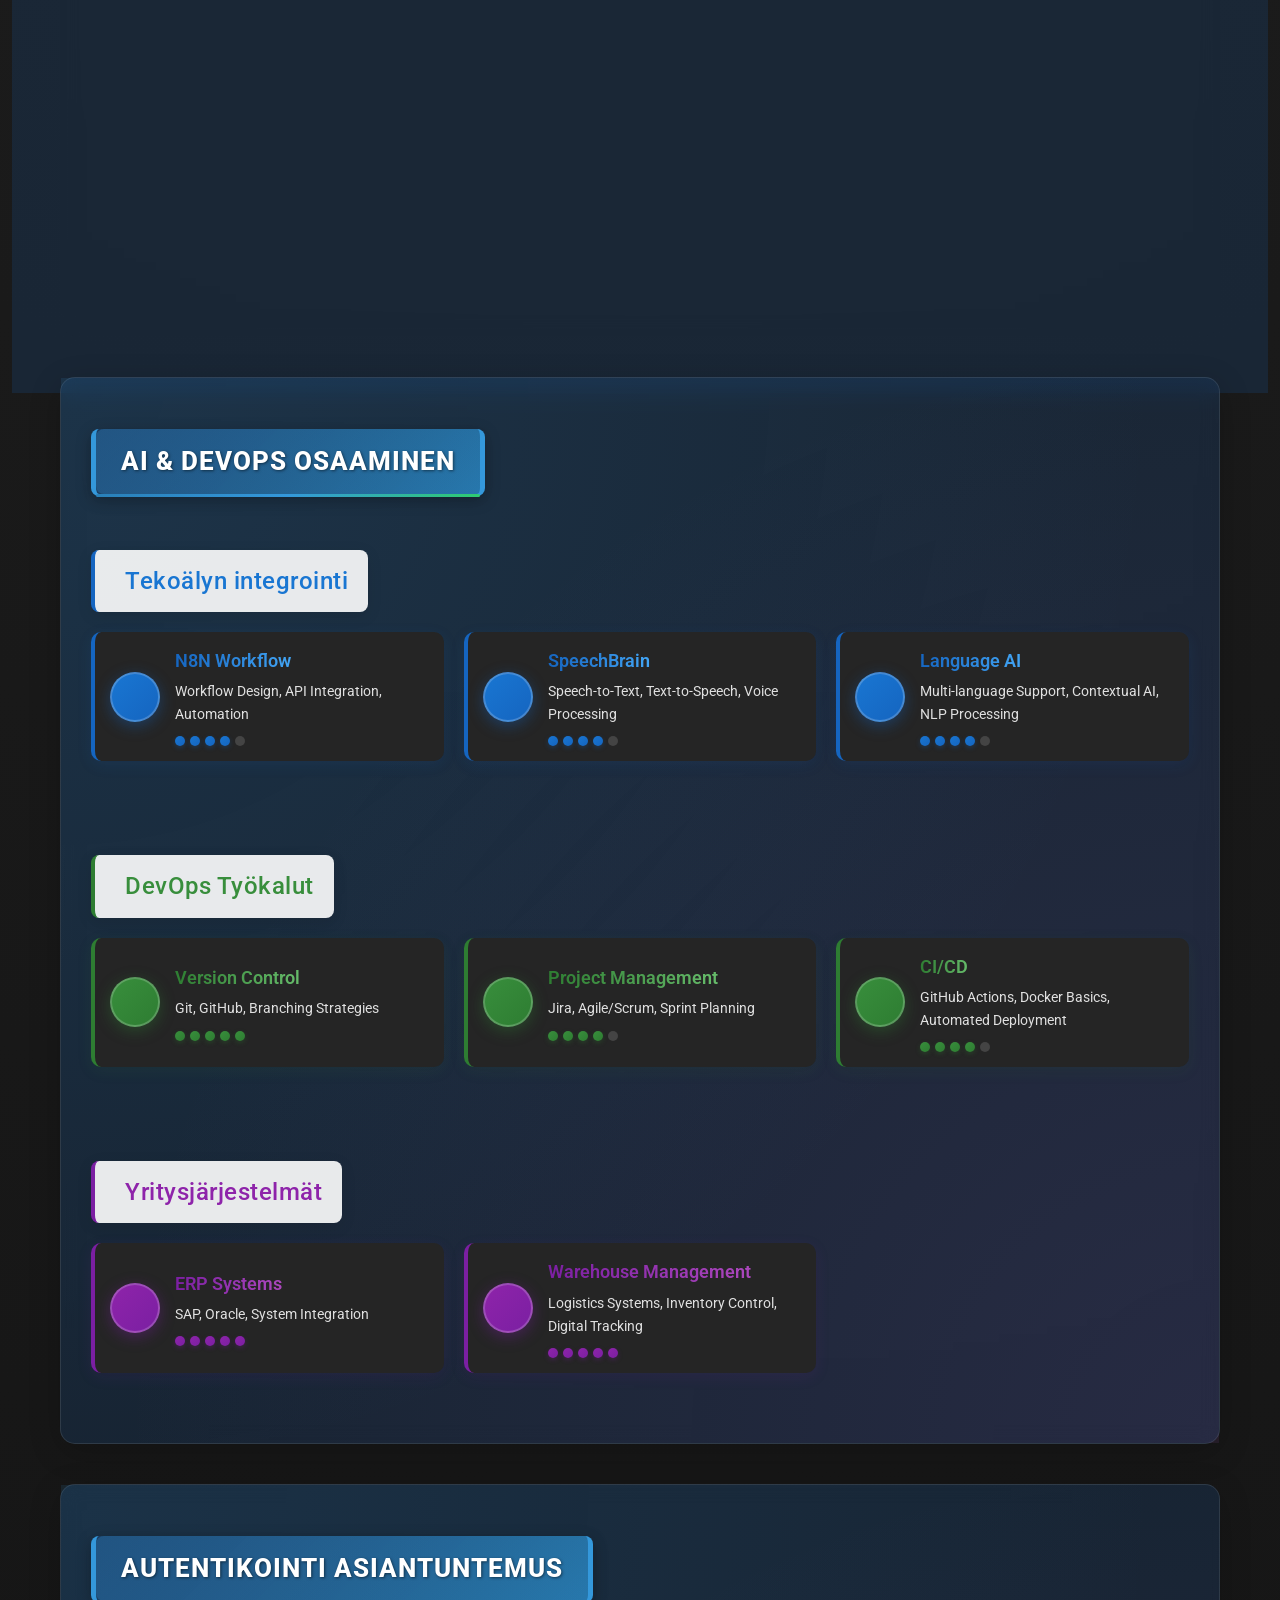
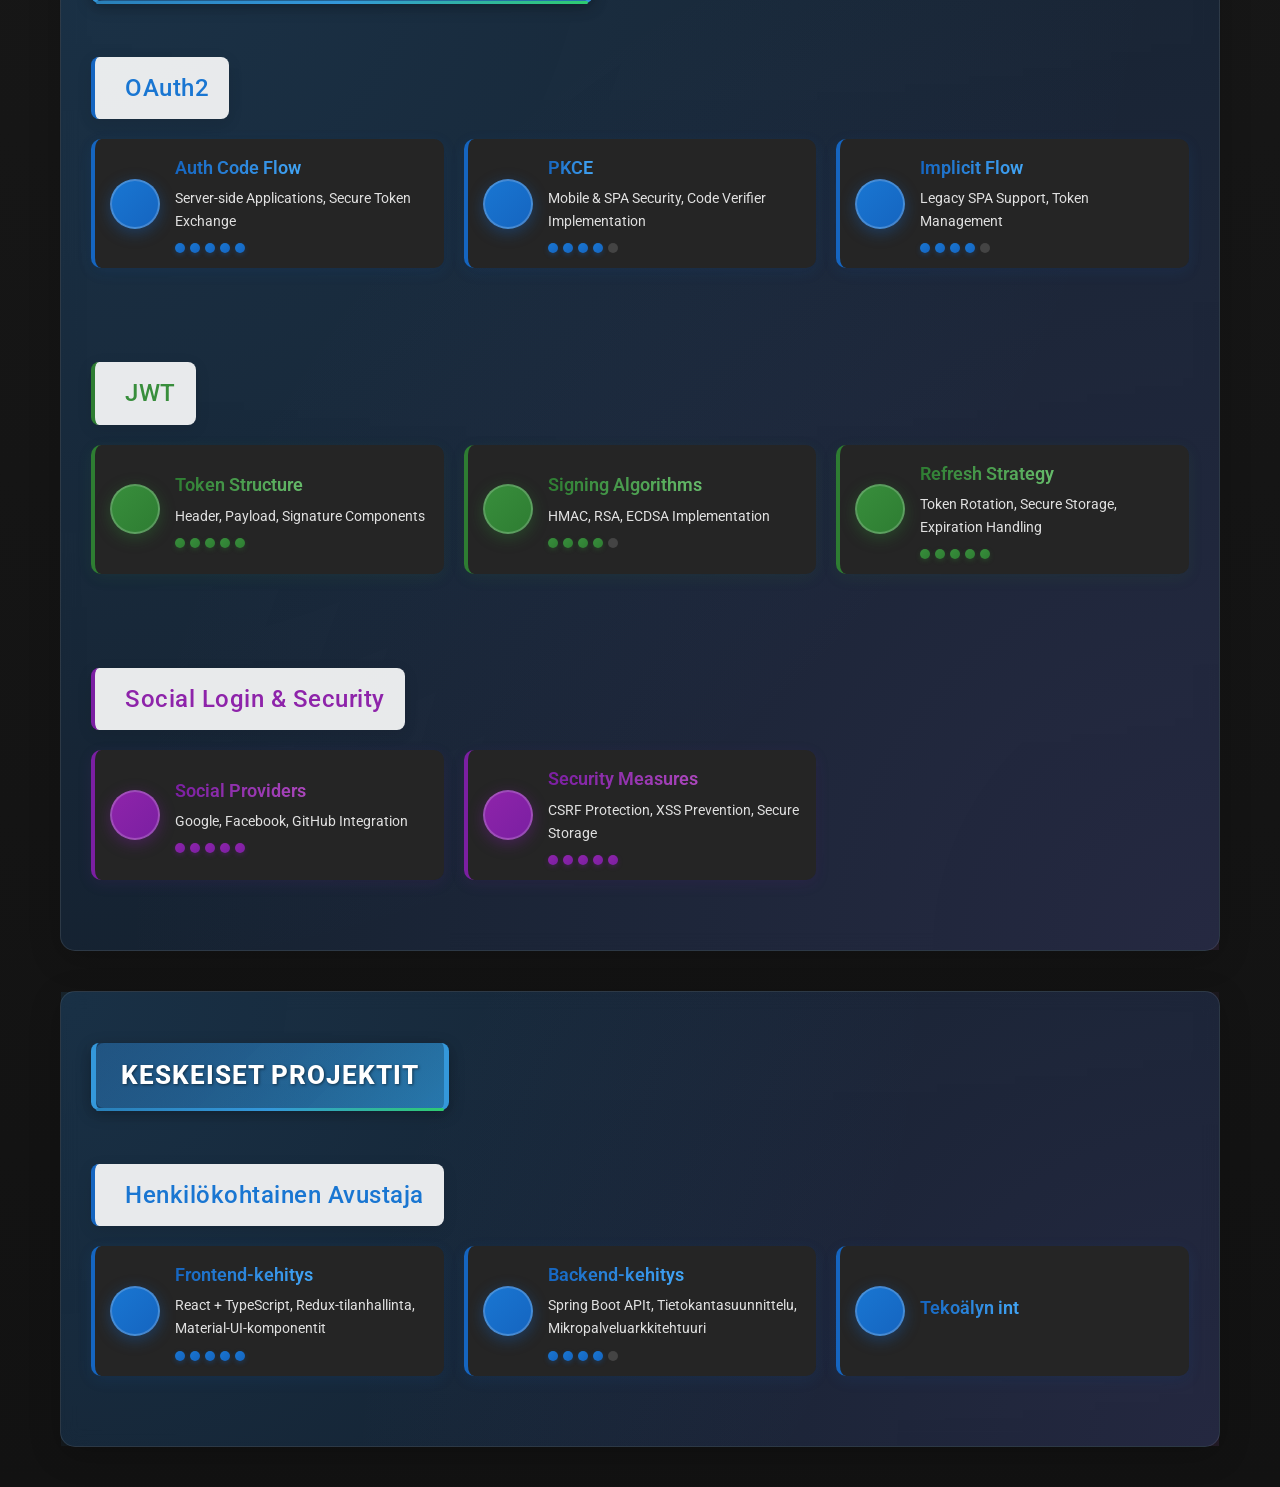
==== commit 9a2465f6: "update content" ====
--- a/index_fn.html
+++ b/index_fn.html
@@ -2374,7 +2374,7 @@
                 <div class="timeline-item-content">
                     <div class="timeline-item-details">
                         <div class="timeline-detail">Siivous neljässä tornitalossa (250 asuntoa kussakin)</div>
-                        <div class="timeline-detail">Itsenäinen vastuu COVID-19-pandemian aikana</div>
+                        <div class="timeline-detail">Itsenäinen vastuu haastavissa olosuhteissa</div>
                     </div>
                 </div>
             </div>
@@ -3165,510 +3165,4 @@
                             <i class="fas fa-brain"></i>
                         </div>
                         <div class="tech-skill-content">
-                            <div class="tech-skill-name">Tekoälyn integrointi</div>
-                            <div class="tech-skill-details">N8N-työnkulut, SpeechBrain, NLP-käsittely</div>
-                            <div class="tech-skill-level">
-                                <span class="level-dot filled"></span>
-                                <span class="level-dot filled"></span>
-                                <span class="level-dot filled"></span>
-                                <span class="level-dot filled"></span>
-                                <span class="level-dot"></span>
-                            </div>
-                        </div>
-                    </div>
-                    <div class="tech-skill">
-                        <div class="tech-skill-icon">
-                            <i class="fas fa-shield-alt"></i>
-                        </div>
-                        <div class="tech-skill-content">
-                            <div class="tech-skill-name">Tietoturvatoteutus</div>
-                            <div class="tech-skill-details">OAuth2, JWT-todennus, Sosiaalisen kirjautumisen integrointi</div>
-                            <div class="tech-skill-level">
-                                <span class="level-dot filled"></span>
-                                <span class="level-dot filled"></span>
-                                <span class="level-dot filled"></span>
-                                <span class="level-dot filled"></span>
-                                <span class="level-dot filled"></span>
-                            </div>
-                        </div>
-                    </div>
-                </div>
-            </div>
-
-            <div class="tech-category">
-                <h3><i class="fas fa-users-cog"></i> HR-hallintajärjestelmä</h3>
-                <div class="tech-skills">
-                    <div class="tech-skill">
-                        <div class="tech-skill-icon">
-                            <i class="fab fa-vuejs"></i>
-                        </div>
-                        <div class="tech-skill-content">
-                            <div class="tech-skill-name">Vue.js Frontend</div>
-                            <div class="tech-skill-details">Vue-komponentit, Vuex-tilanhallinta, Vue Router</div>
-                            <div class="tech-skill-level">
-                                <span class="level-dot filled"></span>
-                                <span class="level-dot filled"></span>
-                                <span class="level-dot filled"></span>
-                                <span class="level-dot filled"></span>
-                                <span class="level-dot filled"></span>
-                            </div>
-                        </div>
-                    </div>
-                    <div class="tech-skill">
-                        <div class="tech-skill-icon">
-                            <i class="fab fa-node-js"></i>
-                        </div>
-                        <div class="tech-skill-content">
-                            <div class="tech-skill-name">Node.js Backend</div>
-                            <div class="tech-skill-details">Express.js, Tietokantaintegraatio, Todennus</div>
-                            <div class="tech-skill-level">
-                                <span class="level-dot filled"></span>
-                                <span class="level-dot filled"></span>
-                                <span class="level-dot filled"></span>
-                                <span class="level-dot filled"></span>
-                                <span class="level-dot"></span>
-                            </div>
-                        </div>
-                    </div>
-                    <div class="tech-skill">
-                        <div class="tech-skill-icon">
-                            <i class="fas fa-cogs"></i>
-                        </div>
-                        <div class="tech-skill-content">
-                            <div class="tech-skill-name">Avainominaisuudet</div>
-                            <div class="tech-skill-details">Henkilöstöhallinta, Palkkahallinto, Raportointi</div>
-                            <div class="tech-skill-level">
-                                <span class="level-dot filled"></span>
-                                <span class="level-dot filled"></span>
-                                <span class="level-dot filled"></span>
-                                <span class="level-dot filled"></span>
-                                <span class="level-dot filled"></span>
-                            </div>
-                        </div>
-                    </div>
-                </div>
-            </div>
-
-            <div class="tech-category">
-                <h3><i class="fas fa-tachometer-alt"></i> Verkkosivujen optimointi & AI-tiimin tuki</h3>
-                <div class="tech-skills">
-                    <div class="tech-skill">
-                        <div class="tech-skill-icon">
-                            <i class="fas fa-bolt"></i>
-                        </div>
-                        <div class="tech-skill-content">
-                            <div class="tech-skill-name">Bun-optimointi</div>
-                            <div class="tech-skill-details">Nopeusoptimointi, Pakettikoon pienentäminen, Kehittäjäkokemus</div>
-                            <div class="tech-skill-level">
-                                <span class="level-dot filled"></span>
-                                <span class="level-dot filled"></span>
-                                <span class="level-dot filled"></span>
-                                <span class="level-dot filled"></span>
-                                <span class="level-dot"></span>
-                            </div>
-                        </div>
-                    </div>
-                    <div class="tech-skill">
-                        <div class="tech-skill-icon">
-                            <i class="fas fa-chart-line"></i>
-                        </div>
-                        <div class="tech-skill-content">
-                            <div class="tech-skill-name">Suorituskykymittarit</div>
-                            <div class="tech-skill-details">Latausajat, Core Web Vitals, Välimuististrategia</div>
-                            <div class="tech-skill-level">
-                                <span class="level-dot filled"></span>
-                                <span class="level-dot filled"></span>
-                                <span class="level-dot filled"></span>
-                                <span class="level-dot filled"></span>
-                                <span class="level-dot filled"></span>
-                            </div>
-                        </div>
-                    </div>
-                    <div class="tech-skill">
-                        <div class="tech-skill-icon">
-                            <i class="fab fa-figma"></i>
-                        </div>
-                        <div class="tech-skill-content">
-                            <div class="tech-skill-name">AI-tiimin suunnittelu</div>
-                            <div class="tech-skill-details">Figma-prototyypit, Komponenttikirjasto, Kehittäjäluovutus</div>
-                            <div class="tech-skill-level">
-                                <span class="level-dot filled"></span>
-                                <span class="level-dot filled"></span>
-                                <span class="level-dot filled"></span>
-                                <span class="level-dot filled"></span>
-                                <span class="level-dot"></span>
-                            </div>
-                        </div>
-                    </div>
-                    <div class="tech-skill">
-                        <div class="tech-skill-icon">
-                            <i class="fab fa-react"></i>
-                        </div>
-                        <div class="tech-skill-content">
-                            <div class="tech-skill-name">AI Frontend-toteutus</div>
-                            <div class="tech-skill-details">React-komponentit, Tilanhallinta, UI/UX-toteutus</div>
-                            <div class="tech-skill-level">
-                                <span class="level-dot filled"></span>
-                                <span class="level-dot filled"></span>
-                                <span class="level-dot filled"></span>
-                                <span class="level-dot filled"></span>
-                                <span class="level-dot filled"></span>
-                            </div>
-                        </div>
-                    </div>
-                </div>
-            </div>
-        </div>
-    </div>
-
-    <div class="section">
-        <h2>TAIDOT & KIELET</h2>
-        <div class="skills-grid-container">
-            <div class="skills-grid">
-                <div class="skill-card">
-                    <div class="skill-card-header">
-                        <i class="fab fa-react skill-icon"></i>
-                        <h3>Frontend-kehitys</h3>
-                    </div>
-                    <div class="skill-card-content">
-                        <div class="skill-item">
-                            <div class="skill-name-container">
-                                <div class="skill-name">React.js/TypeScript</div>
-                                <div class="skill-percent">80%</div>
-                            </div>
-                            <div class="progress-container">
-                                <div class="progress" style="width: 80%;"></div>
-                            </div>
-                        </div>
-                        <div class="skill-item">
-                            <div class="skill-name-container">
-                                <div class="skill-name">Vue.js/TypeScript</div>
-                                <div class="skill-percent">70%</div>
-                            </div>
-                            <div class="progress-container">
-                                <div class="progress" style="width: 70%;"></div>
-                            </div>
-                        </div>
-                        <div class="skill-item">
-                            <div class="skill-name-container">
-                                <div class="skill-name">UI/UX Design (Figma)</div>
-                                <div class="skill-percent">60%</div>
-                            </div>
-                            <div class="progress-container">
-                                <div class="progress" style="width: 60%;"></div>
-                            </div>
-                        </div>
-                        <div class="skill-item">
-                            <div class="skill-name-container">
-                                <div class="skill-name">Responsive Web Design</div>
-                                <div class="skill-percent">75%</div>
-                            </div>
-                            <div class="progress-container">
-                                <div class="progress" style="width: 75%;"></div>
-                            </div>
-                        </div>
-                    </div>
-                </div>
-
-                <div class="skill-card">
-                    <div class="skill-card-header">
-                        <i class="fas fa-server skill-icon"></i>
-                        <h3>Backend-kehitys</h3>
-                    </div>
-                    <div class="skill-card-content">
-                        <div class="skill-item">
-                            <div class="skill-name-container">
-                                <div class="skill-name">Spring Boot</div>
-                                <div class="skill-percent">80%</div>
-                            </div>
-                            <div class="progress-container">
-                                <div class="progress" style="width: 80%;"></div>
-                            </div>
-                        </div>
-                        <div class="skill-item">
-                            <div class="skill-name-container">
-                                <div class="skill-name">Node.js/Express</div>
-                                <div class="skill-percent">70%</div>
-                            </div>
-                            <div class="progress-container">
-                                <div class="progress" style="width: 70%;"></div>
-                            </div>
-                        </div>
-                        <div class="skill-item">
-                            <div class="skill-name-container">
-                                <div class="skill-name">Microservices Architecture</div>
-                                <div class="skill-percent">70%</div>
-                            </div>
-                            <div class="progress-container">
-                                <div class="progress" style="width: 70%;"></div>
-                            </div>
-                        </div>
-                        <div class="skill-item">
-                            <div class="skill-name-container">
-                                <div class="skill-name">SQL/NoSQL Databases</div>
-                                <div class="skill-percent">70%</div>
-                            </div>
-                            <div class="progress-container">
-                                <div class="progress" style="width: 70%;"></div>
-                            </div>
-                        </div>
-                    </div>
-                </div>
-
-                <div class="skill-card">
-                    <div class="skill-card-header">
-                        <i class="fas fa-cogs skill-icon"></i>
-                        <h3>Erikoistaidot</h3>
-                    </div>
-                    <div class="skill-card-content">
-                        <div class="skill-item">
-                            <div class="skill-name-container">
-                                <div class="skill-name">Authentication/Security</div>
-                                <div class="skill-percent">80%</div>
-                            </div>
-                            <div class="progress-container">
-                                <div class="progress" style="width: 80%;"></div>
-                            </div>
-                        </div>
-                        <div class="skill-item">
-                            <div class="skill-name-container">
-                                <div class="skill-name">Performance Optimization</div>
-                                <div class="skill-percent">70%</div>
-                            </div>
-                            <div class="progress-container">
-                                <div class="progress" style="width: 70%;"></div>
-                            </div>
-                        </div>
-                        <div class="skill-item">
-                            <div class="skill-name-container">
-                                <div class="skill-name">AI Integration</div>
-                                <div class="skill-percent">70%</div>
-                            </div>
-                            <div class="progress-container">
-                                <div class="progress" style="width: 70%;"></div>
-                            </div>
-                        </div>
-                        <div class="skill-item">
-                            <div class="skill-name-container">
-                                <div class="skill-name">Bun Optimization</div>
-                                <div class="skill-percent">60%</div>
-                            </div>
-                            <div class="progress-container">
-                                <div class="progress" style="width: 60%;"></div>
-                            </div>
-                        </div>
-                    </div>
-                </div>
-
-                <div class="skill-card">
-                    <div class="skill-card-header">
-                        <i class="fas fa-language skill-icon"></i>
-                        <h3>Kielet</h3>
-                    </div>
-                    <div class="skill-card-content">
-                        <div class="skill-item">
-                            <div class="skill-name-container">
-                                <div class="skill-name">English</div>
-                                <div class="skill-percent">70%</div>
-                            </div>
-                            <div class="progress-container">
-                                <div class="progress" style="width: 70%;"></div>
-                            </div>
-                        </div>
-                        <div class="skill-item">
-                            <div class="skill-name-container">
-                                <div class="skill-name">Vietnamese (Native)</div>
-                                <div class="skill-percent">90%</div>
-                            </div>
-                            <div class="progress-container">
-                                <div class="progress" style="width: 90%;"></div>
-                            </div>
-                        </div>
-                        <div class="skill-item">
-                            <div class="skill-name-container">
-                                <div class="skill-name">Finnish (Basic)</div>
-                                <div class="skill-percent">40%</div>
-                            </div>
-                            <div class="progress-container">
-                                <div class="progress" style="width: 40%;"></div>
-                            </div>
-                        </div>
-                    </div>
-                </div>
-            </div>
-        </div>
-    </div>
-
-    <footer>
-        <div class="footer-container">
-            <!-- Contact and QR Codes Combined -->
-            <div class="footer-content">
-                <div class="footer-contact">
-                    <p>
-                        <i class="fas fa-envelope" style="color: white; background: none; box-shadow: none; width: auto; height: auto; margin-right: 15px;"></i>
-                        <a href="mailto:tuphung010787@gmail.com" class="contact-text-link">tuphung010787@gmail.com</a>
-                    </p>
-                    <p>
-                        <i class="fas fa-phone" style="color: white; background: none; box-shadow: none; width: auto; height: auto; margin-right: 15px;"></i>
-                        <a href="tel:+358452349495" class="contact-text-link">+358 45 234 9495</a>
-                    </p>
-                    <p>
-                        <i class="fas fa-map-marker-alt" style="color: white; background: none; box-shadow: none; width: auto; height: auto; margin-right: 15px;"></i>
-                        <span>Helsinki, Suomi</span>
-                    </p>
-                </div>
-                
-                <!-- QR Codes Section - Lazy loaded for better performance -->
-                <div class="footer-qr-codes">
-                    <div class="qr-code-item">
-                        <img data-src="https://api.qrserver.com/v1/create-qr-code/?size=150x150&data=https://www.linkedin.com/in/tuphung010787" 
-                             alt="LinkedIn QR Code" 
-                             class="footer-qr lazy-qr" 
-                             onclick="window.open('https://www.linkedin.com/in/tuphung010787', '_blank')">
-                        <span class="qr-label" onclick="window.open('https://www.linkedin.com/in/tuphung010787', '_blank')" style="cursor: pointer;"><i class="fab fa-linkedin"></i> LinkedIn</span>
-                    </div>
-                    <div class="qr-code-item">
-                        <img data-src="https://api.qrserver.com/v1/create-qr-code/?size=150x150&data=https://tuphung369.github.io/Tu_Phung_CV/resume.html" 
-                             alt="Resume QR Code" 
-                             class="footer-qr lazy-qr" 
-                             onclick="window.open('https://tuphung369.github.io/Tu_Phung_CV/resume.html', '_blank')">
-                        <span class="qr-label" onclick="window.open('https://tuphung369.github.io/Tu_Phung_CV/resume.html', '_blank')" style="cursor: pointer;"><i class="fas fa-file-alt"></i> CV</span>
-                    </div>
-                    <div class="qr-code-item">
-                        <img data-src="https://api.qrserver.com/v1/create-qr-code/?size=150x150&data=https://tuphung369.github.io/Haaga_Backend_Programming/" 
-                             alt="Projects QR Code" 
-                             class="footer-qr lazy-qr" 
-                             onclick="window.open('https://tuphung369.github.io/Haaga_Backend_Programming/', '_blank')">
-                        <span class="qr-label" onclick="window.open('https://tuphung369.github.io/Haaga_Backend_Programming/', '_blank')" style="cursor: pointer;"><i class="fas fa-code-branch"></i> Projektit</span>
-                    </div>
-                    <div class="qr-code-item">
-                        <img data-src="https://api.qrserver.com/v1/create-qr-code/?size=150x150&data=https://github.com/TuPhung369/Haaga_Backend_Programming/" 
-                             alt="GitHub QR Code" 
-                             class="footer-qr lazy-qr" 
-                             onclick="window.open('https://github.com/TuPhung369/Haaga_Backend_Programming/', '_blank')">
-                        <span class="qr-label" onclick="window.open('https://github.com/TuPhung369/Haaga_Backend_Programming/', '_blank')" style="cursor: pointer;"><i class="fab fa-github"></i> GitHub</span>
-                    </div>
-                </div>
-            </div>
-        </div>
-        
-        <p class="footer-note">&copy; 2025 Tu Phung. Kaikki oikeudet pidätetään.</p>
-    </footer>
-
-    <!-- Background already defined at the top of the page -->
-    <!-- Load JavaScript with defer to improve page load performance -->
-    <script src="cv.js" defer></script>
-    <script src="print-layout.js" defer></script>
-    <script src="simple-circles.js" defer></script>
-    
-    <!-- Modal for avatar image -->
-    <div class="modal" id="avatarModal">
-        <button class="modal-close" id="closeModal">&times;</button>
-        <img src="avatar.webp" alt="Tu Phung" class="modal-img">
-    </div>
-    
-    <!-- Keyboard shortcut for printing has been removed as printing is now handled by resume_fn.html -->
-    </div> <!-- End of main-content -->
-    
-    <!-- Language dropdown control script -->
-    <script>
-        document.addEventListener('DOMContentLoaded', function() {
-            const languageGlobe = document.getElementById('languageGlobe');
-            const languageDropdown = document.getElementById('languageDropdown');
-            let isDropdownOpen = false;
-            let timeoutId;
-            
-            // Toggle dropdown when clicking on the globe
-            languageGlobe.addEventListener('click', function(e) {
-                e.stopPropagation();
-                if (isDropdownOpen) {
-                    closeDropdown();
-                } else {
-                    openDropdown();
-                }
-            });
-            
-            // Open dropdown on hover
-            languageGlobe.addEventListener('mouseenter', function() {
-                clearTimeout(timeoutId);
-                openDropdown();
-            });
-            
-            // Close dropdown when mouse leaves the selector area
-            document.querySelector('.language-selector').addEventListener('mouseleave', function() {
-                timeoutId = setTimeout(closeDropdown, 300);
-            });
-            
-            // Keep dropdown open when hovering over it
-            languageDropdown.addEventListener('mouseenter', function() {
-                clearTimeout(timeoutId);
-            });
-            
-            // Close dropdown when clicking outside
-            document.addEventListener('click', function() {
-                closeDropdown();
-            });
-            
-            function openDropdown() {
-                languageDropdown.classList.add('show');
-                isDropdownOpen = true;
-            }
-            
-            function closeDropdown() {
-                languageDropdown.classList.remove('show');
-                isDropdownOpen = false;
-            }
-        });
-    </script>
-
-    <!-- Section and Card Animation Script -->
-    <script>
-        document.addEventListener('DOMContentLoaded', function() {
-            // Add animation to elements when they come into view
-            const animateOnScroll = () => {
-                const elements = document.querySelectorAll('.section, .strength-item, .skill-item, .project-item, .timeline-item');
-                
-                elements.forEach(element => {
-                    const elementTop = element.getBoundingClientRect().top;
-                    const elementBottom = element.getBoundingClientRect().bottom;
-                    const isVisible = elementTop < window.innerHeight && elementBottom > 0;
-                    
-                    if (isVisible) {
-                        element.style.opacity = '1';
-                        element.style.transform = 'translateY(0)';
-                    }
-                });
-            };
-            
-            // Set initial styles for animation
-            const elementsToAnimate = document.querySelectorAll('.section, .strength-item, .skill-item, .project-item, .timeline-item');
-            elementsToAnimate.forEach(element => {
-                element.style.opacity = '0';
-                element.style.transform = 'translateY(20px)';
-                element.style.transition = 'opacity 0.5s ease, transform 0.5s ease';
-            });
-            
-            // Run animation on load and scroll
-            window.addEventListener('scroll', animateOnScroll);
-            animateOnScroll(); // Run once on page load
-            
-            // Add specific classes to timeline section titles
-            const timelineSectionTitles = document.querySelectorAll('.timeline-section-title');
-            
-            timelineSectionTitles.forEach(title => {
-                const titleText = title.textContent.toLowerCase();
-                
-                if (titleText.includes('experience')) {
-                    title.classList.add('experience-title');
-                } else if (titleText.includes('education')) {
-                    title.classList.add('education-title');
-                } else if (titleText.includes('certificates')) {
-                    title.classList.add('certificates-title');
-                }
-            });
-        });
-    </script>
-    <script src="fix-background.js"></script>
-</body>
-</html>
-
+                            <div class="tech-skill-name">Tekoälyn int
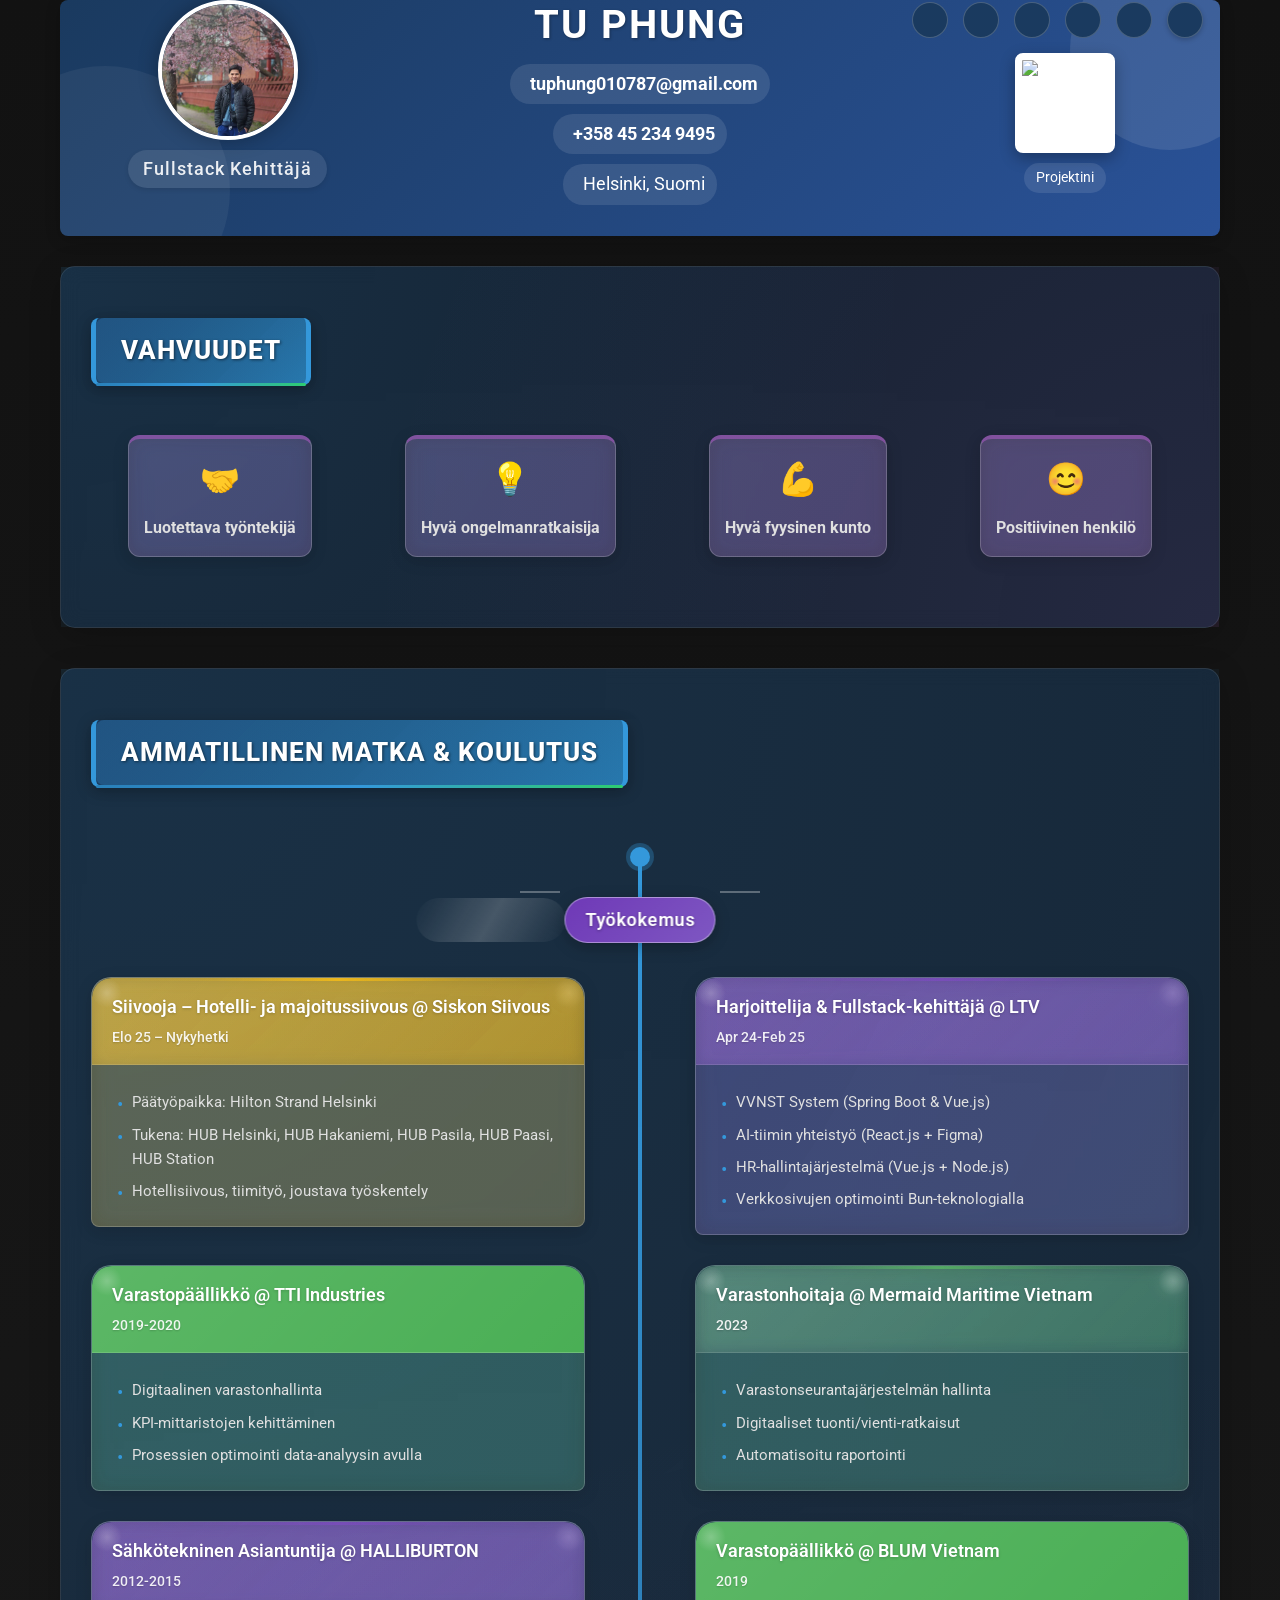
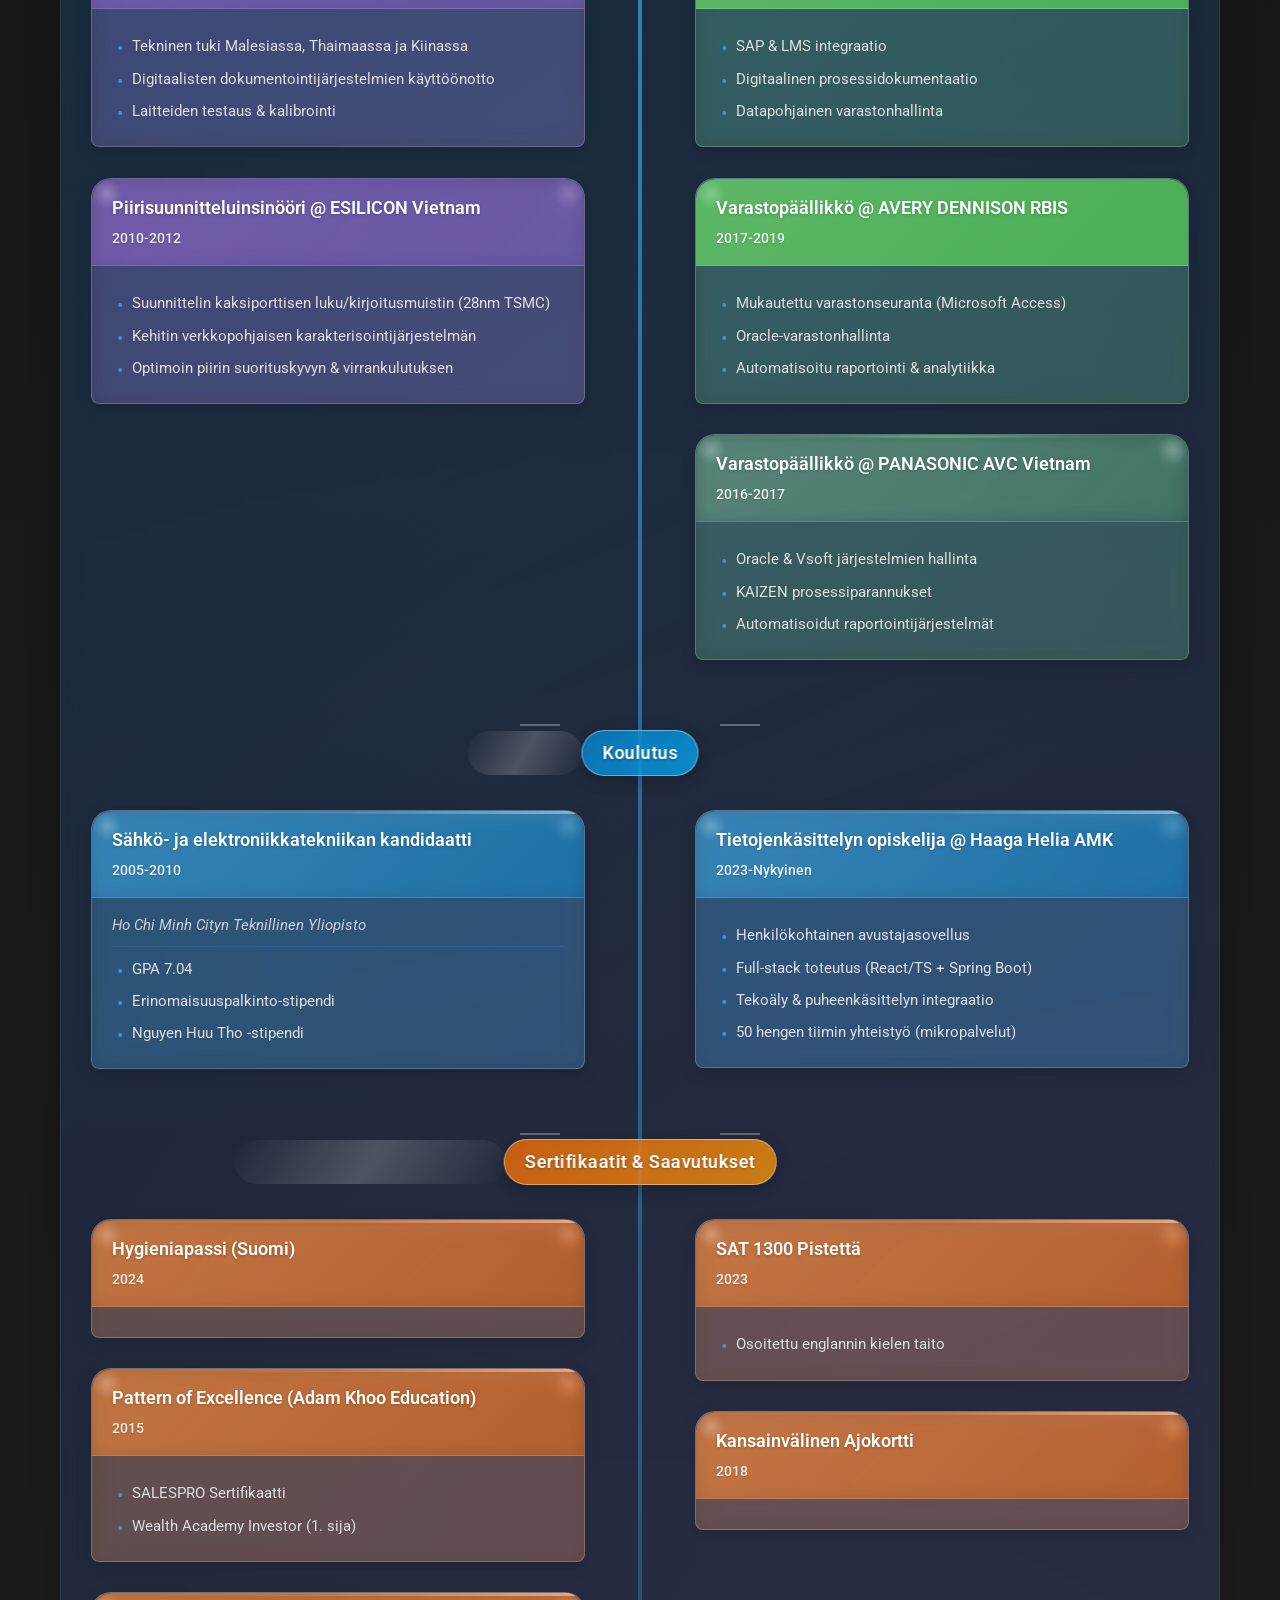
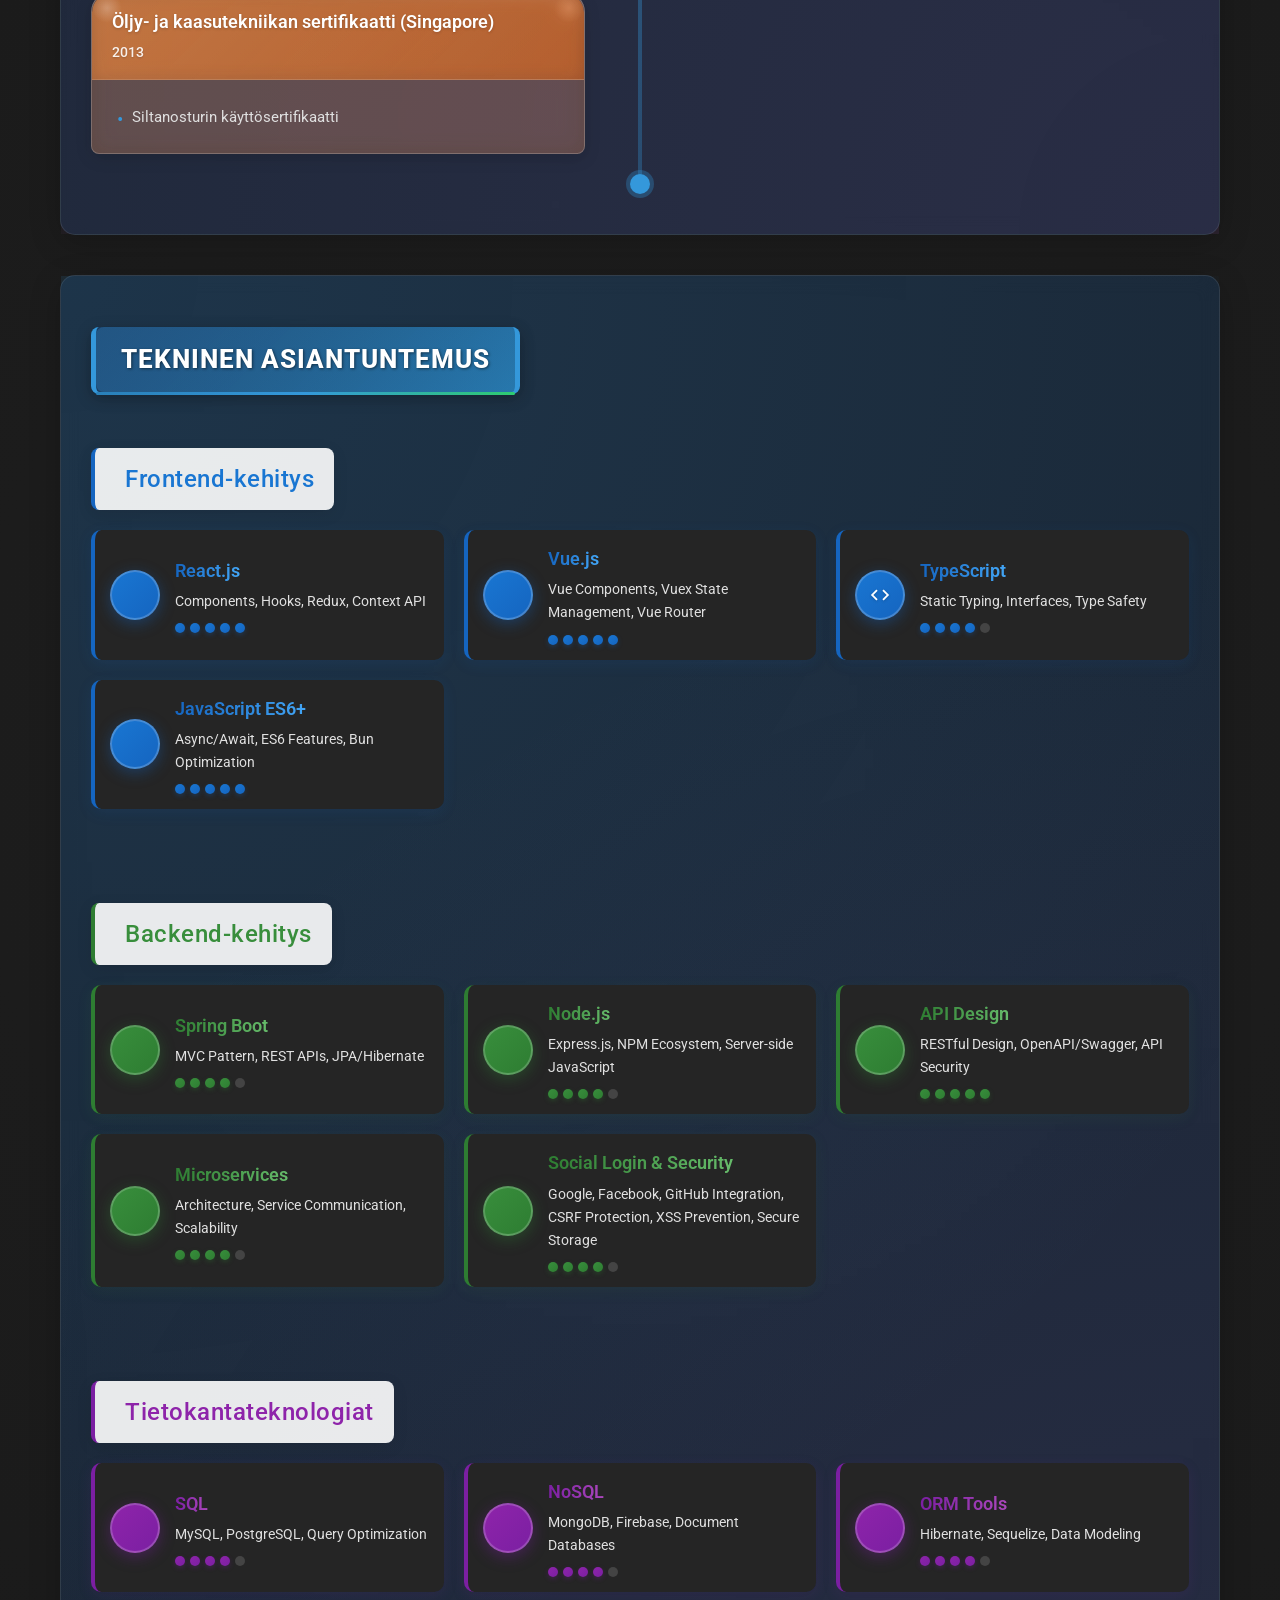
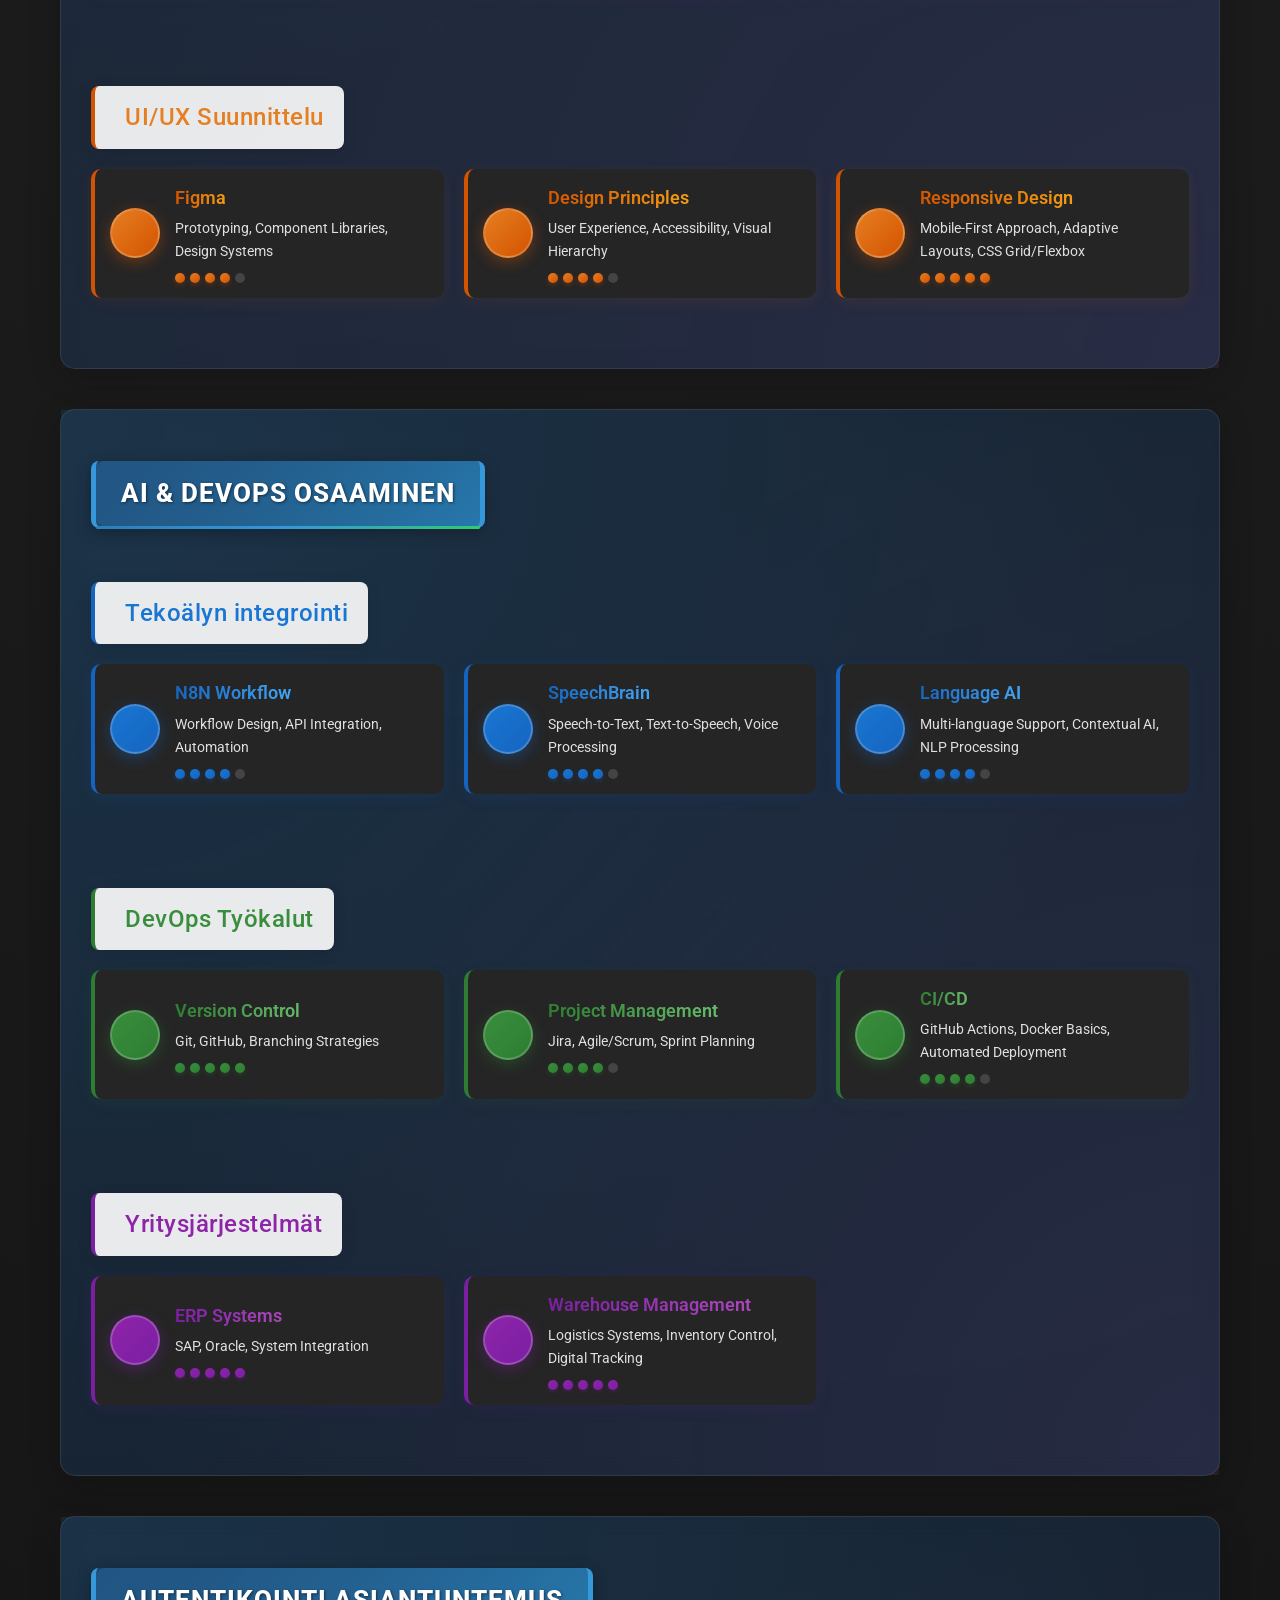
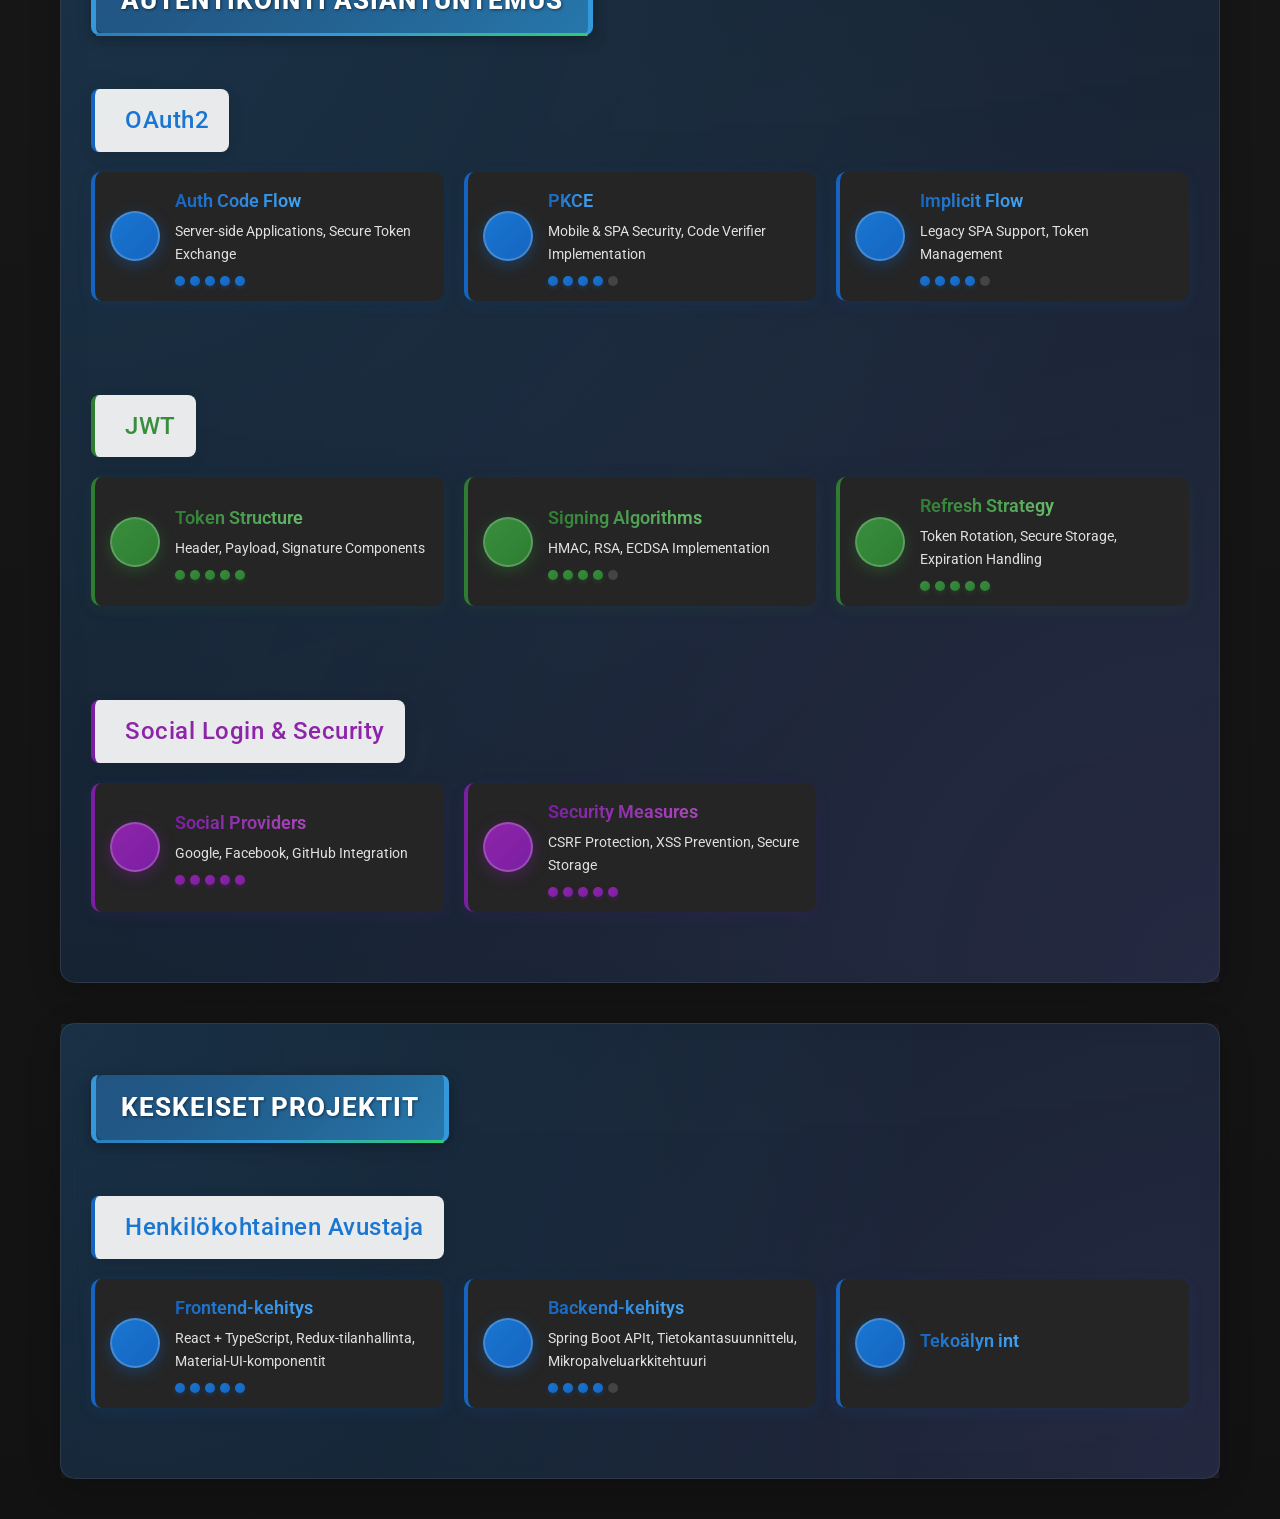
==== commit 21284686: "update the current job" ====
--- a/index_fn.html
+++ b/index_fn.html
@@ -2319,22 +2319,7 @@
                 <h3 class="timeline-section-title" style="background: linear-gradient(135deg, #6F39B7 0%, #7E57C2 100%) !important;">Työkokemus</h3>
             </div>
             
-            <!-- Warehouse Jobs (Left Side - Odd Positions) -->
-            <div class="timeline-item job-item store-job">
-                <div class="timeline-item-header" style="background: linear-gradient(135deg, #34a853 0%, #4caf50 100%);">
-                    <div class="timeline-item-title">Varastonhoitaja @ Mermaid Maritime Vietnam</div>
-                    <div class="timeline-item-period">2023</div>
-                </div>
-                <div class="timeline-item-content">
-                    <div class="timeline-item-details">
-                        <div class="timeline-detail">Varastonseurantajärjestelmän hallinta</div>
-                        <div class="timeline-detail">Digitaaliset tuonti/vienti-ratkaisut</div>
-                        <div class="timeline-detail">Automatisoitu raportointi</div>
-                    </div>
-                </div>
-            </div>
-            
-            <!-- Other Jobs (Right Side - Even Positions) -->
+            <!-- Position 1 (Left Side) - Most Recent -->
             <div class="timeline-item job-item navy-engineering-job" data-company="LTV">
                 <div class="timeline-item-header" style="background: linear-gradient(135deg, #6F39B7 0%, #7E57C2 100%)">
                     <div class="timeline-item-title">Harjoittelija & Fullstack-kehittäjä @ LTV</div>
@@ -2350,7 +2335,37 @@
                 </div>
             </div>
             
-            <!-- Warehouse Jobs (Left Side - Odd Positions) -->
+            <!-- Position 2 (Right Side) -->
+            <div class="timeline-item job-item service-job">
+                <div class="timeline-item-header" style="background: linear-gradient(135deg, #fbbc05 0%, #f9a825 100%);">
+                    <div class="timeline-item-title">Siivooja – Hotelli- ja majoitussiivous @ Siskon Siivous</div>
+                    <div class="timeline-item-period">Elo 25 – Nykyhetki</div>
+                </div>
+                <div class="timeline-item-content">
+                    <div class="timeline-item-details">
+                        <div class="timeline-detail">Päätyöpaikka: Hilton Strand Helsinki</div>
+                        <div class="timeline-detail">Tukena: HUB Helsinki, HUB Hakaniemi, HUB Pasila, HUB Paasi, HUB Station</div>
+                        <div class="timeline-detail">Hotellisiivous, tiimityö, joustava työskentely</div>
+                    </div>
+                </div>
+            </div>
+            
+            <!-- Position 3 (Left Side) -->
+            <div class="timeline-item job-item store-job">
+                <div class="timeline-item-header" style="background: linear-gradient(135deg, #34a853 0%, #4caf50 100%);">
+                    <div class="timeline-item-title">Varastonhoitaja @ Mermaid Maritime Vietnam</div>
+                    <div class="timeline-item-period">2023</div>
+                </div>
+                <div class="timeline-item-content">
+                    <div class="timeline-item-details">
+                        <div class="timeline-detail">Varastonseurantajärjestelmän hallinta</div>
+                        <div class="timeline-detail">Digitaaliset tuonti/vienti-ratkaisut</div>
+                        <div class="timeline-detail">Automatisoitu raportointi</div>
+                    </div>
+                </div>
+            </div>
+            
+            <!-- Position 4 (Right Side) -->
             <div class="timeline-item job-item warehouse-job">
                 <div class="timeline-item-header" style="background-color: #4AAF55; color: black;">
                     <div class="timeline-item-title">Varastopäällikkö @ TTI Industries</div>
@@ -2361,20 +2376,6 @@
                         <div class="timeline-detail">Digitaalinen varastonhallinta</div>
                         <div class="timeline-detail">KPI-mittaristojen kehittäminen</div>
                         <div class="timeline-detail">Prosessien optimointi data-analyysin avulla</div>
-                    </div>
-                </div>
-            </div>
-            
-            <!-- Other Jobs (Right Side - Even Positions) -->
-            <div class="timeline-item job-item service-job">
-                <div class="timeline-item-header" style="background: linear-gradient(135deg, #fbbc05 0%, #f9a825 100%);">
-                    <div class="timeline-item-title">Siivooja @ Toiminimi</div>
-                    <div class="timeline-item-period">2020-2023</div>
-                </div>
-                <div class="timeline-item-content">
-                    <div class="timeline-item-details">
-                        <div class="timeline-detail">Siivous neljässä tornitalossa (250 asuntoa kussakin)</div>
-                        <div class="timeline-detail">Itsenäinen vastuu haastavissa olosuhteissa</div>
                     </div>
                 </div>
             </div>
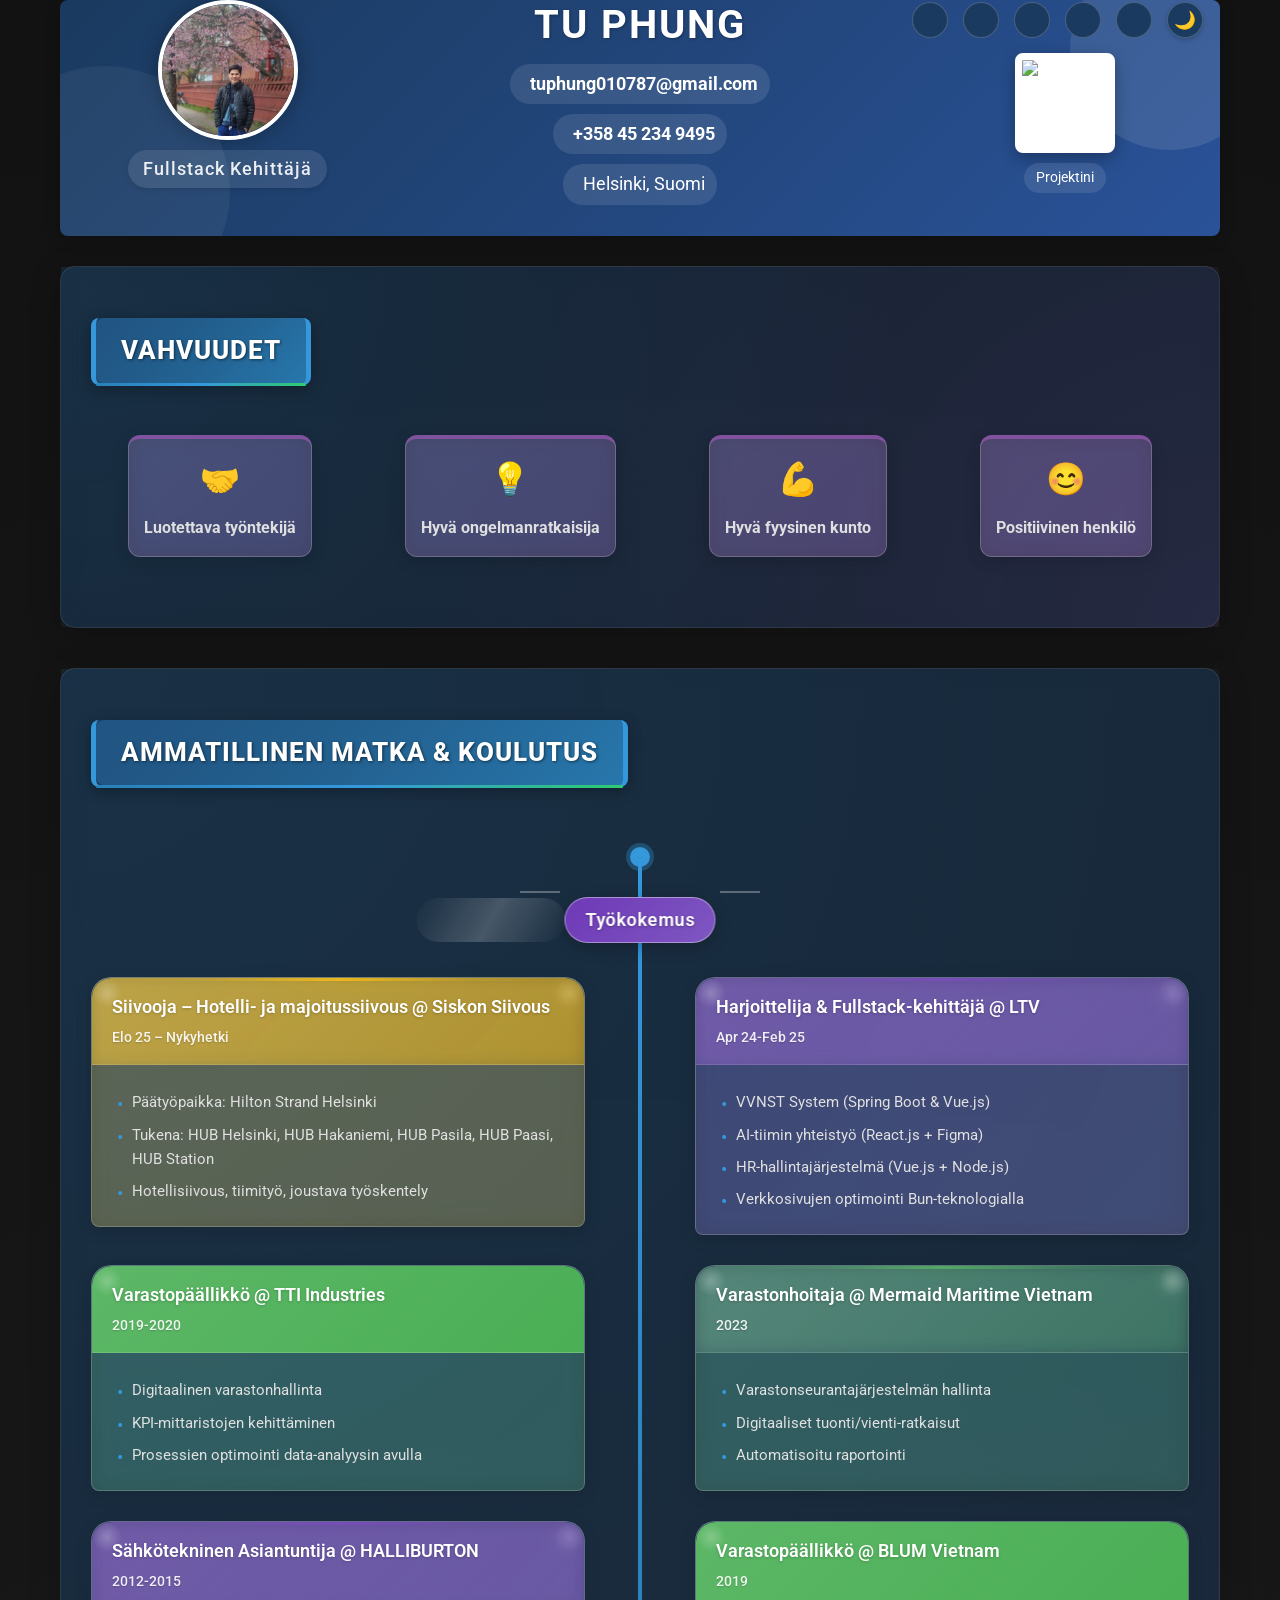
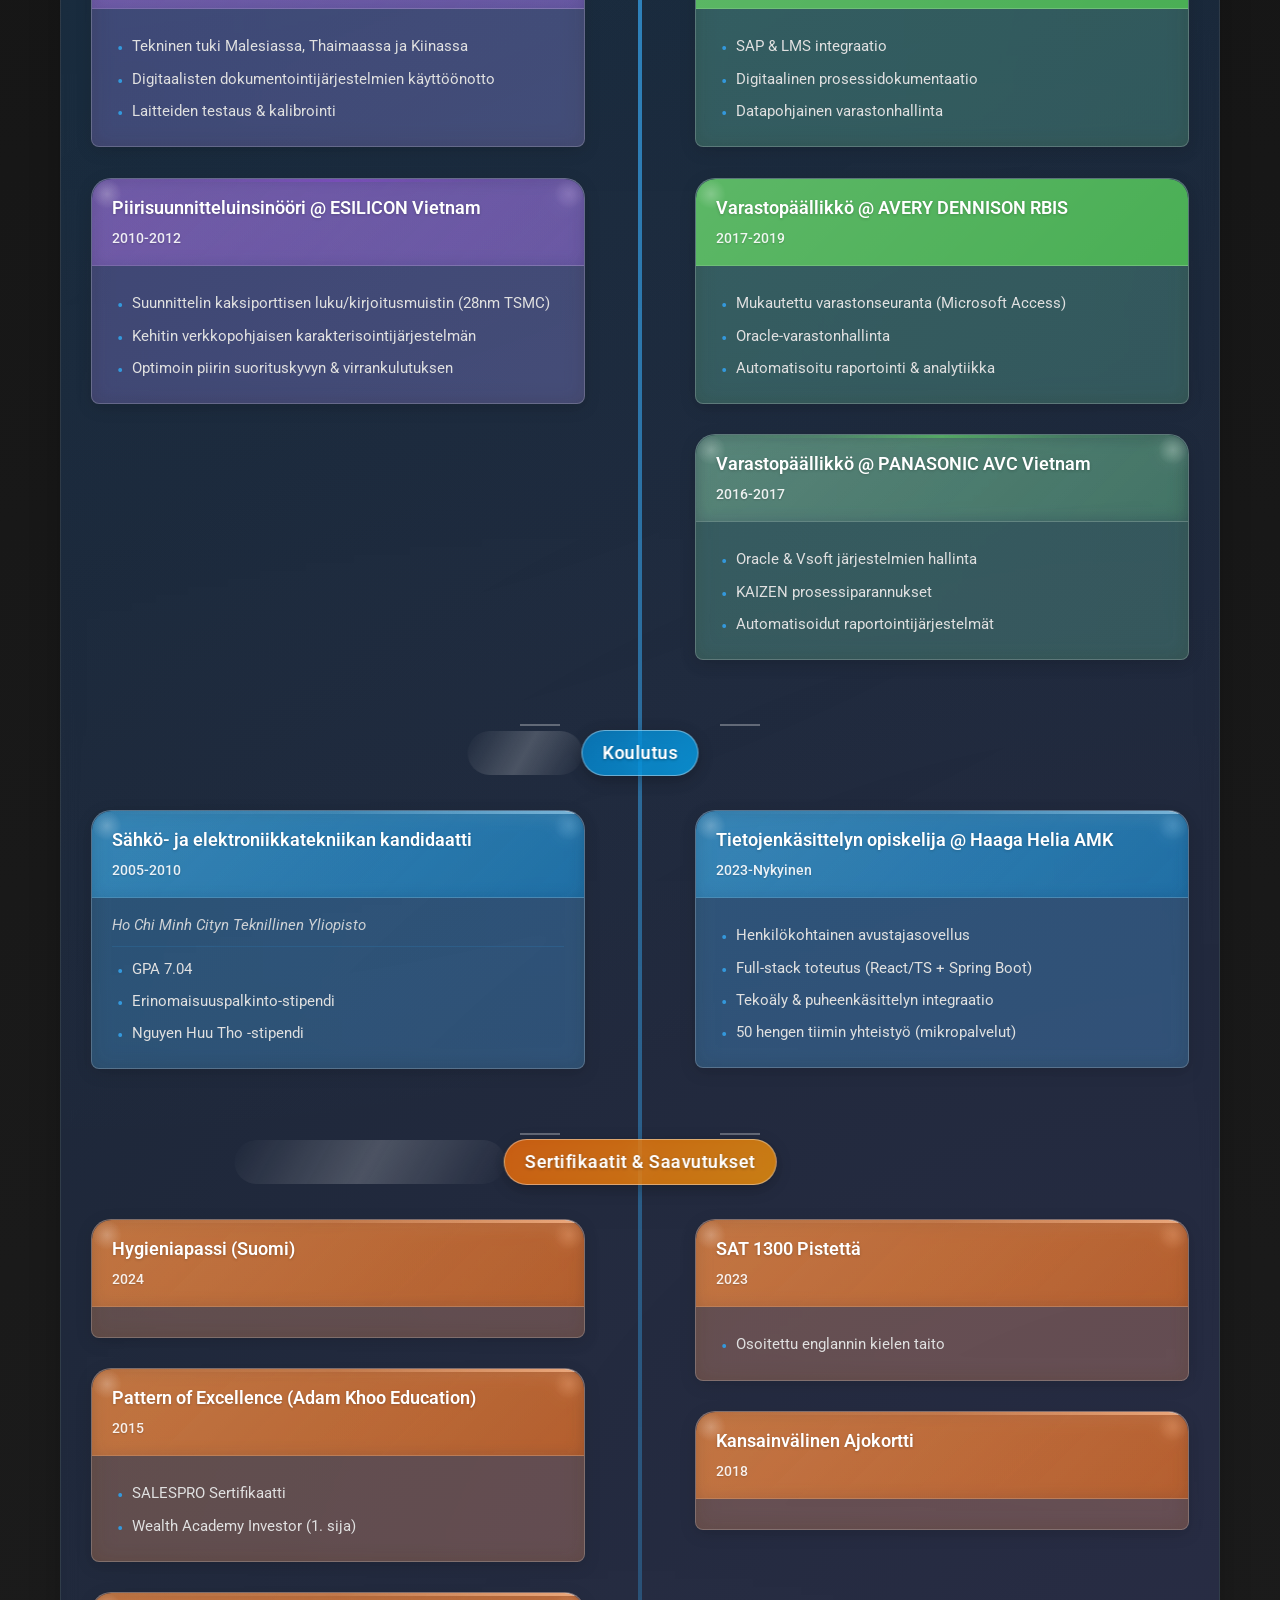
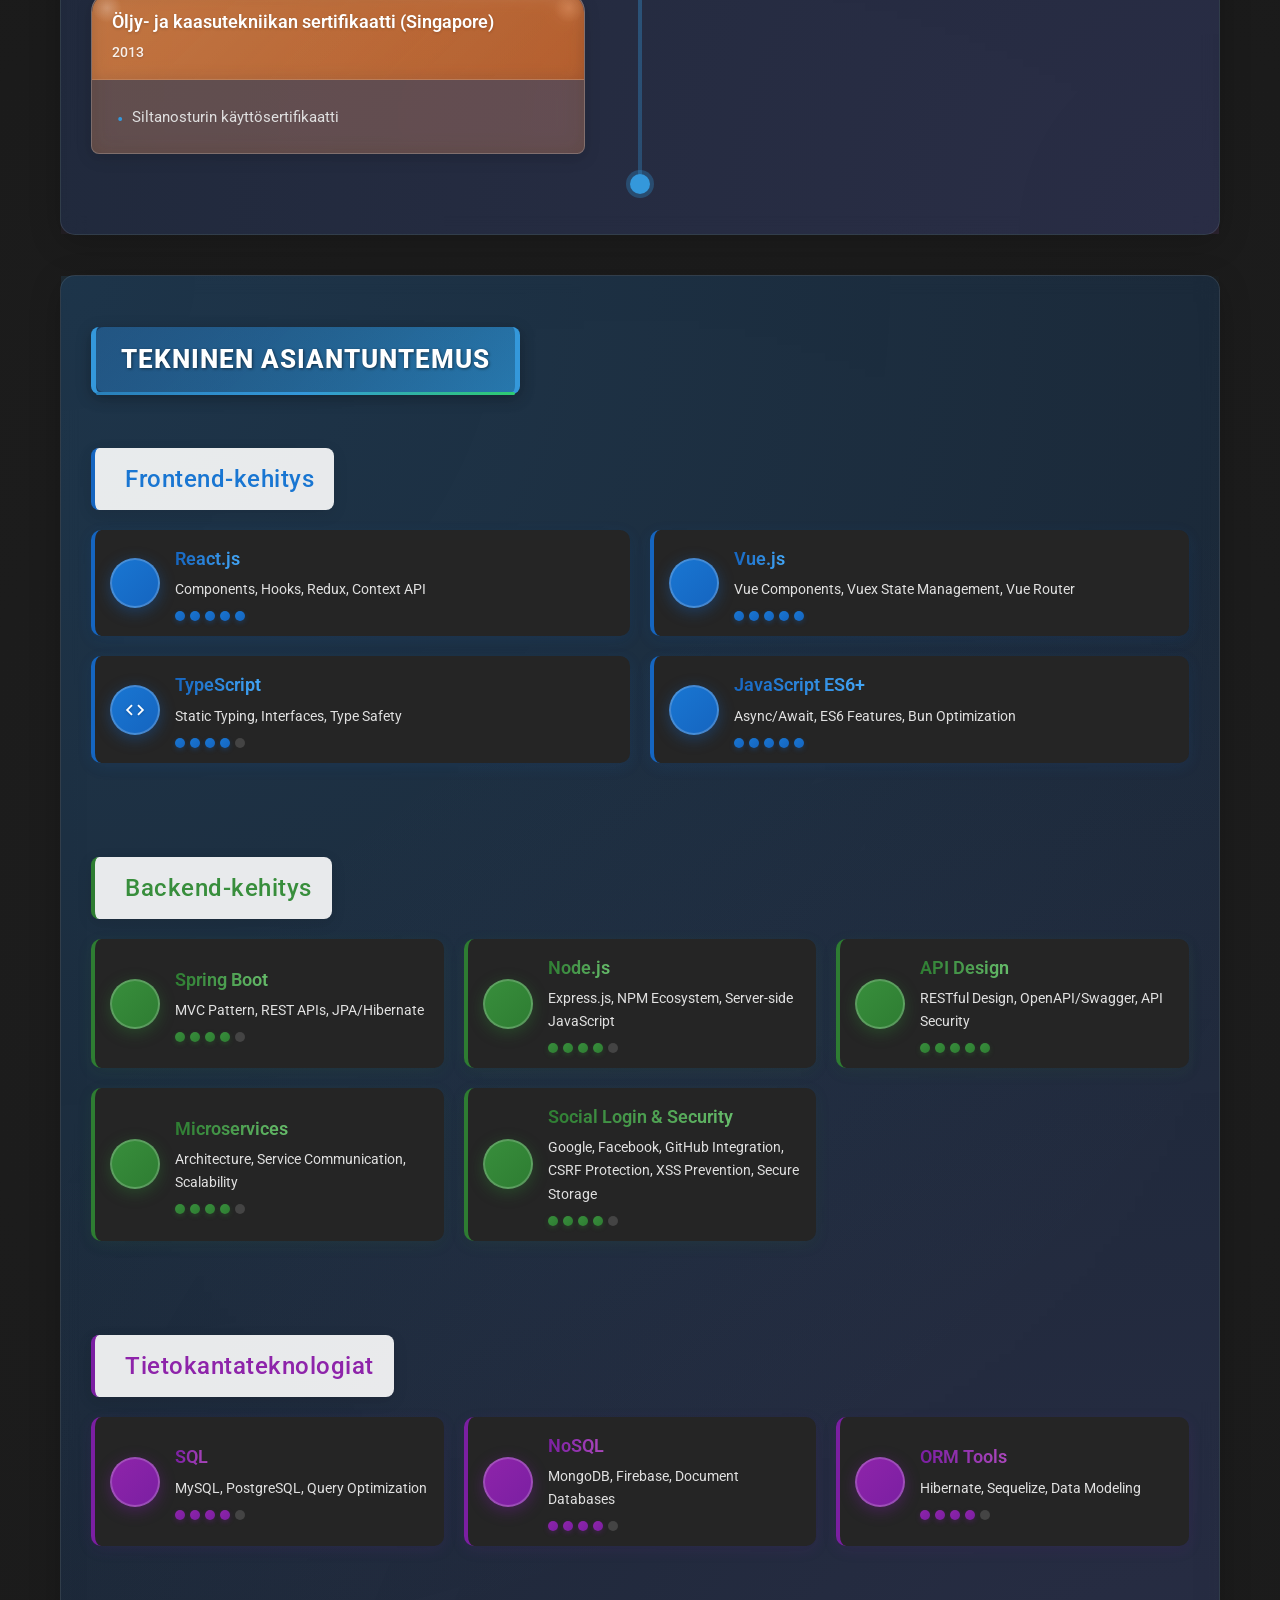
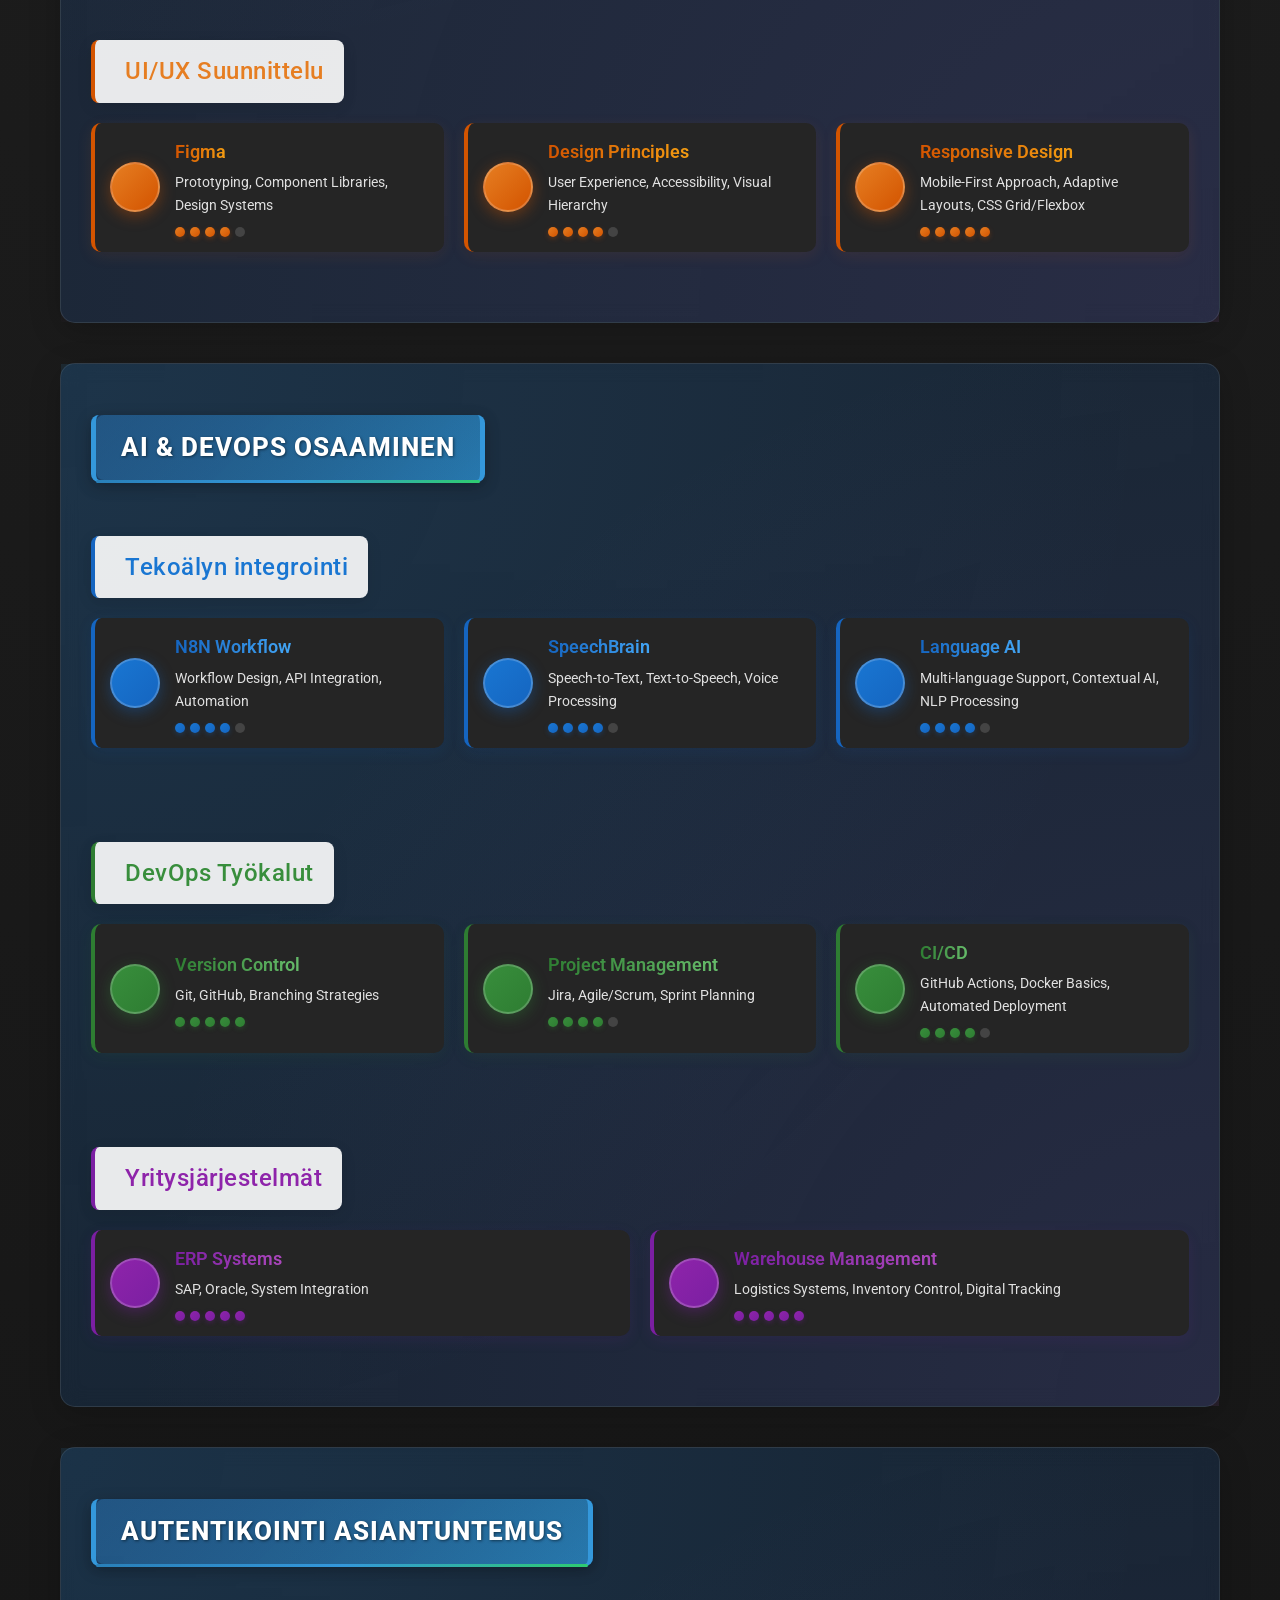
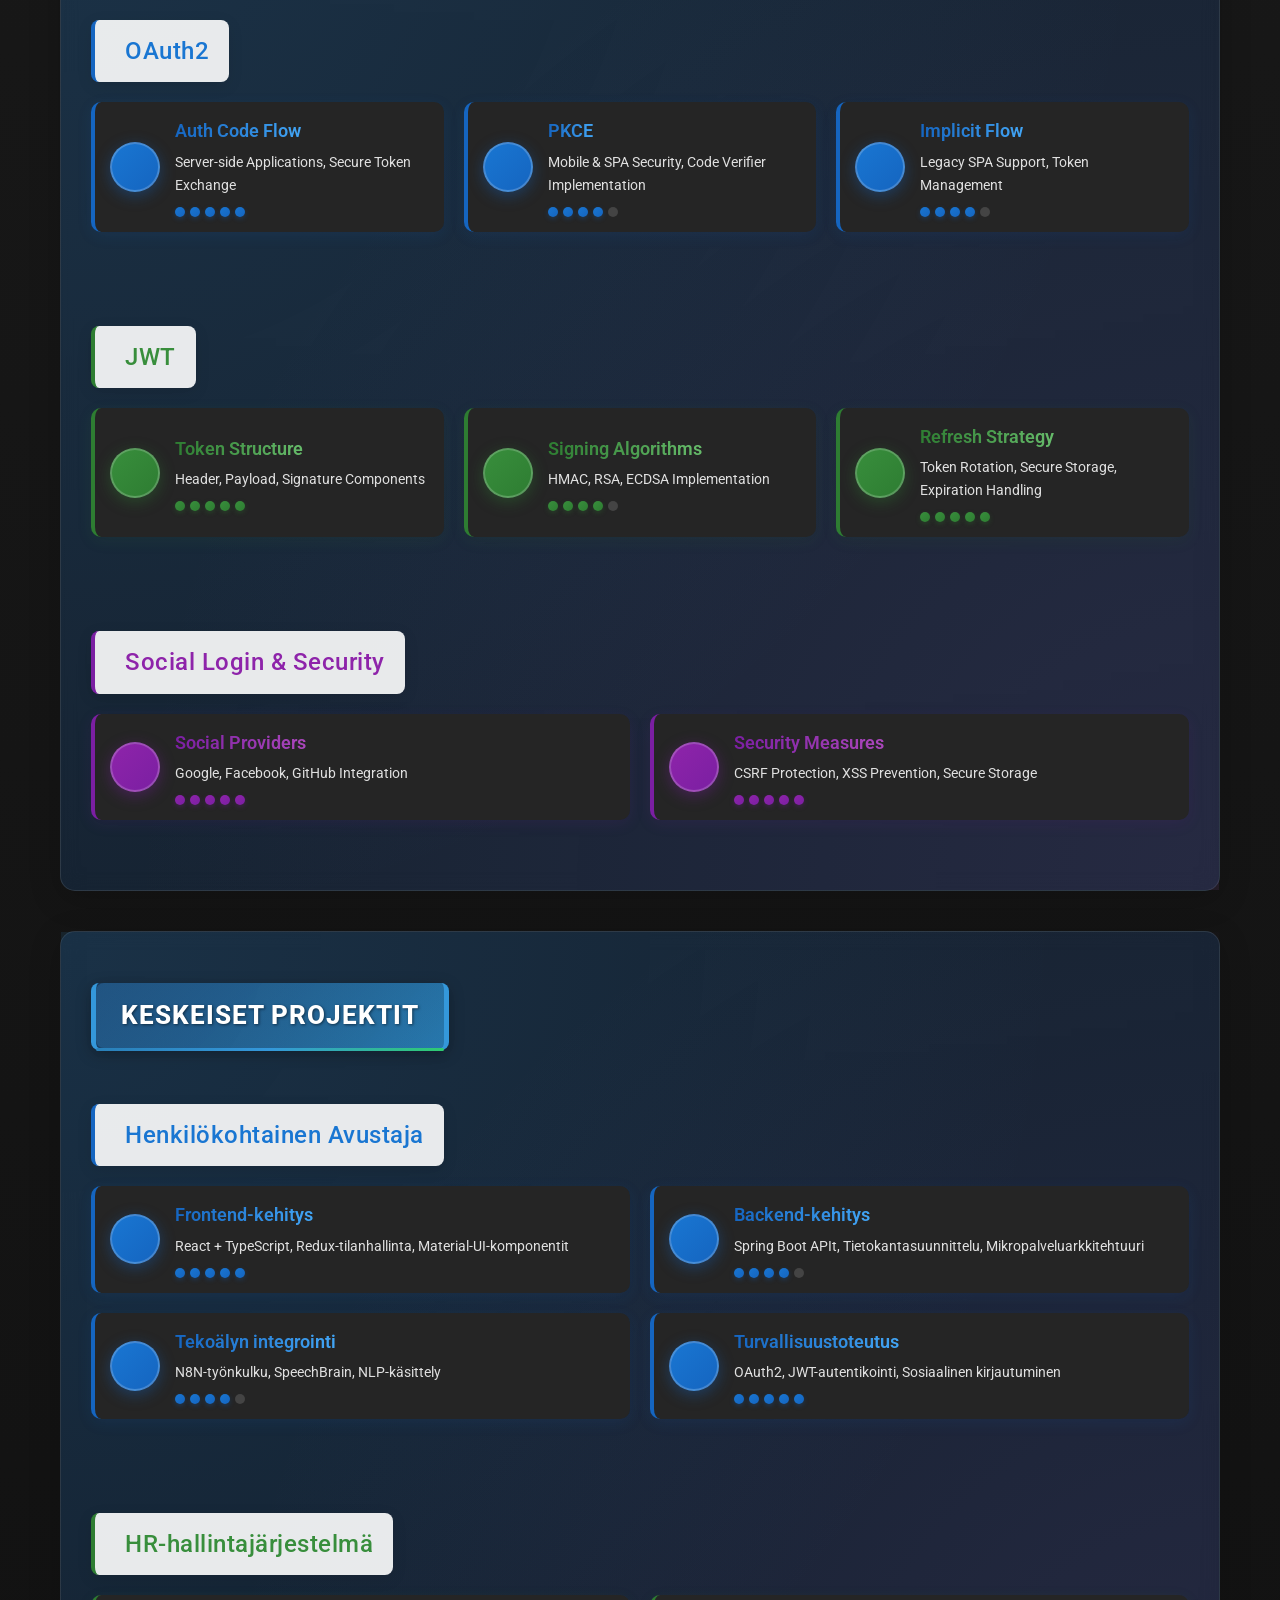
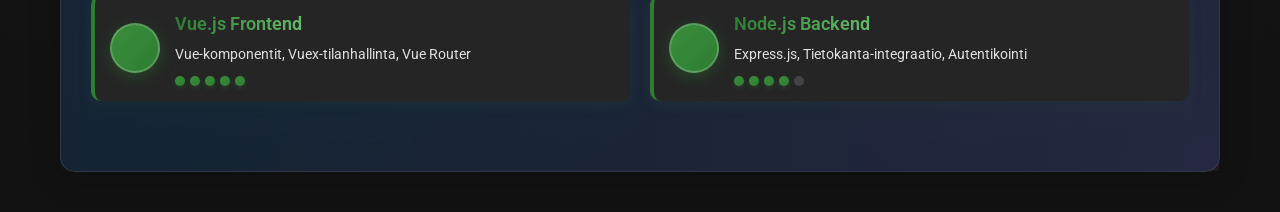
==== commit edfbb228: "fix responsive and multiple languages" ====
--- a/index_fn.html
+++ b/index_fn.html
@@ -2092,6 +2092,7 @@
             color: #333;
             text-decoration: none;
             transition: background-color 0.2s;
+            white-space: nowrap;
         }
         
         .language-option:hover {
@@ -2101,8 +2102,89 @@
         .language-option img {
             width: 20px;
             height: 15px;
-            margin-right: 10px;
+            margin-right: 8px;
             border: 1px solid #eee;
+            flex-shrink: 0;
+        }
+        
+        /* Responsive text display */
+        .lang-text-full {
+            display: inline;
+        }
+        
+        .lang-text-short {
+            display: none;
+        }
+        
+        /* Medium screens: show short version (EN, FI) */
+        @media (max-width: 1200px) {
+            .lang-text-full {
+                display: none;
+            }
+            
+            .lang-text-short {
+                display: inline;
+            }
+            
+            .language-dropdown {
+                width: 100px;
+            }
+        }
+        
+        /* Small screens: only show flag */
+        @media (max-width: 991px) {
+            .lang-text-full,
+            .lang-text-short {
+                display: none !important;
+            }
+            
+            .language-option {
+                padding: 10px 15px;
+                justify-content: center;
+                min-width: 50px;
+                min-height: 40px;
+                color: white !important;
+                display: flex;
+                align-items: center;
+            }
+            
+            .language-option img {
+                margin-right: 0 !important;
+                width: 28px !important;
+                height: 21px !important;
+                display: block !important;
+                border: 1px solid rgba(255, 255, 255, 0.3) !important;
+            }
+            
+            .language-dropdown {
+                width: auto;
+                min-width: 70px;
+                padding: 5px 0;
+                background: rgba(26, 58, 95, 0.95) !important;
+                border: 1px solid rgba(255, 255, 255, 0.2);
+                overflow: visible !important;
+            }
+            
+            .language-option:hover {
+                background-color: rgba(255, 255, 255, 0.15) !important;
+            }
+        }
+        
+        /* Extra small screens: smaller flags */
+        @media (max-width: 768px) {
+            .language-option img {
+                width: 24px !important;
+                height: 18px !important;
+            }
+            
+            .language-option {
+                padding: 8px 12px;
+                min-height: 36px;
+            }
+            
+            .language-dropdown {
+                min-width: 60px;
+            }
         }
         
         /* Create a safe zone between the globe and dropdown */
@@ -2263,10 +2345,14 @@
                         </div>
                         <div class="language-dropdown" id="languageDropdown">
                             <a href="index.html" class="language-option">
-                                <img src="https://flagcdn.com/w20/gb.png" alt="English" loading="lazy"> Englanti
+                                <img src="https://flagcdn.com/w20/gb.png" alt="English" loading="lazy">
+                                <span class="lang-text-full">Englanti</span>
+                                <span class="lang-text-short">EN</span>
                             </a>
                             <a href="index_fn.html" class="language-option">
-                                <img src="https://flagcdn.com/w20/fi.png" alt="Finnish" loading="lazy"> Suomi
+                                <img src="https://flagcdn.com/w20/fi.png" alt="Finnish" loading="lazy">
+                                <span class="lang-text-full">Suomi</span>
+                                <span class="lang-text-short">FI</span>
                             </a>
                         </div>
                     </div>
@@ -3166,4 +3252,127 @@
                             <i class="fas fa-brain"></i>
                         </div>
                         <div class="tech-skill-content">
-                            <div class="tech-skill-name">Tekoälyn int+                            <div class="tech-skill-name">Tekoälyn integrointi</div>
+                            <div class="tech-skill-details">N8N-työnkulku, SpeechBrain, NLP-käsittely</div>
+                            <div class="tech-skill-level">
+                                <span class="level-dot filled"></span>
+                                <span class="level-dot filled"></span>
+                                <span class="level-dot filled"></span>
+                                <span class="level-dot filled"></span>
+                                <span class="level-dot"></span>
+                            </div>
+                        </div>
+                    </div>
+                    <div class="tech-skill">
+                        <div class="tech-skill-icon">
+                            <i class="fas fa-shield-alt"></i>
+                        </div>
+                        <div class="tech-skill-content">
+                            <div class="tech-skill-name">Turvallisuustoteutus</div>
+                            <div class="tech-skill-details">OAuth2, JWT-autentikointi, Sosiaalinen kirjautuminen</div>
+                            <div class="tech-skill-level">
+                                <span class="level-dot filled"></span>
+                                <span class="level-dot filled"></span>
+                                <span class="level-dot filled"></span>
+                                <span class="level-dot filled"></span>
+                                <span class="level-dot filled"></span>
+                            </div>
+                        </div>
+                    </div>
+                </div>
+            </div>
+
+            <div class="tech-category">
+                <h3><i class="fas fa-users-cog"></i> HR-hallintajärjestelmä</h3>
+                <div class="tech-skills">
+                    <div class="tech-skill">
+                        <div class="tech-skill-icon">
+                            <i class="fab fa-vuejs"></i>
+                        </div>
+                        <div class="tech-skill-content">
+                            <div class="tech-skill-name">Vue.js Frontend</div>
+                            <div class="tech-skill-details">Vue-komponentit, Vuex-tilanhallinta, Vue Router</div>
+                            <div class="tech-skill-level">
+                                <span class="level-dot filled"></span>
+                                <span class="level-dot filled"></span>
+                                <span class="level-dot filled"></span>
+                                <span class="level-dot filled"></span>
+                                <span class="level-dot filled"></span>
+                            </div>
+                        </div>
+                    </div>
+                    <div class="tech-skill">
+                        <div class="tech-skill-icon">
+                            <i class="fab fa-node-js"></i>
+                        </div>
+                        <div class="tech-skill-content">
+                            <div class="tech-skill-name">Node.js Backend</div>
+                            <div class="tech-skill-details">Express.js, Tietokanta-integraatio, Autentikointi</div>
+                            <div class="tech-skill-level">
+                                <span class="level-dot filled"></span>
+                                <span class="level-dot filled"></span>
+                                <span class="level-dot filled"></span>
+                                <span class="level-dot filled"></span>
+                                <span class="level-dot"></span>
+                            </div>
+                        </div>
+                    </div>
+                </div>
+            </div>
+        </div>
+    </div>
+
+    <!-- Language Selector Script -->
+    <script>
+        document.addEventListener('DOMContentLoaded', function() {
+            const languageGlobe = document.getElementById('languageGlobe');
+            const languageDropdown = document.getElementById('languageDropdown');
+            
+            if (languageGlobe && languageDropdown) {
+                // Show dropdown on hover
+                languageGlobe.addEventListener('mouseenter', function() {
+                    languageDropdown.classList.add('show');
+                });
+                
+                // Keep dropdown visible when hovering over it
+                languageDropdown.addEventListener('mouseenter', function() {
+                    languageDropdown.classList.add('show');
+                });
+                
+                // Hide when mouse leaves both globe and dropdown
+                languageGlobe.addEventListener('mouseleave', function() {
+                    setTimeout(function() {
+                        if (!languageDropdown.matches(':hover') && !languageGlobe.matches(':hover')) {
+                            languageDropdown.classList.remove('show');
+                        }
+                    }, 100);
+                });
+                
+                languageDropdown.addEventListener('mouseleave', function() {
+                    setTimeout(function() {
+                        if (!languageDropdown.matches(':hover') && !languageGlobe.matches(':hover')) {
+                            languageDropdown.classList.remove('show');
+                        }
+                    }, 100);
+                });
+                
+                // Toggle on click
+                languageGlobe.addEventListener('click', function(e) {
+                    e.stopPropagation();
+                    languageDropdown.classList.toggle('show');
+                });
+                
+                // Close when clicking outside
+                document.addEventListener('click', function(e) {
+                    if (!languageGlobe.contains(e.target) && !languageDropdown.contains(e.target)) {
+                        languageDropdown.classList.remove('show');
+                    }
+                });
+            }
+        });
+    </script>
+    
+    <!-- Load cv.js for other functionalities -->
+    <script src="cv.js"></script>
+</body>
+</html>
--- a/cv.css
+++ b/cv.css
@@ -53,15 +53,20 @@
     --tech-card-shadow: rgba(0, 0, 0, 0.4);
 
     /* Category Colors */
-    --frontend-primary: #1565c0; /* Blue */
+    --frontend-primary: #1565c0;
+    /* Blue */
     --frontend-text: #ffffff;
-    --backend-primary: #2e7d32; /* Green */
+    --backend-primary: #2e7d32;
+    /* Green */
     --backend-text: #ffffff;
-    --database-primary: #7b1fa2; /* Purple */
+    --database-primary: #7b1fa2;
+    /* Purple */
     --database-text: #ffffff;
-    --devops-primary: #d35400; /* Orange */
+    --devops-primary: #d35400;
+    /* Orange */
     --devops-text: #ffffff;
-    --other-primary: #16a085; /* Teal */
+    --other-primary: #16a085;
+    /* Teal */
     --other-text: #ffffff;
 
     /* Mermaid */
@@ -171,7 +176,9 @@
     z-index: 1;
 }
 
-h1, h2, h3 {
+h1,
+h2,
+h3 {
     font-weight: 500;
     letter-spacing: 0.5px;
 }
@@ -242,8 +249,10 @@
     box-shadow: 0 0 20px rgba(0, 0, 0, 0.3);
     transition: transform 0.3s ease, box-shadow 0.3s ease;
     cursor: pointer;
-    display: block; /* Ensure it's displayed as block */
-    max-width: 100%; /* Ensure it doesn't overflow */
+    display: block;
+    /* Ensure it's displayed as block */
+    max-width: 100%;
+    /* Ensure it doesn't overflow */
 }
 
 .avatar:hover {
@@ -366,9 +375,11 @@
     0% {
         left: -100%;
     }
+
     20% {
         left: 100%;
     }
+
     100% {
         left: 100%;
     }
@@ -461,14 +472,16 @@
 .footer-qr-codes {
     display: flex;
     justify-content: center;
-    flex-wrap: wrap; /* Allow wrapping for responsive layout */
+    flex-wrap: wrap;
+    /* Allow wrapping for responsive layout */
     gap: 25px;
     margin: 20px 0;
     padding: 25px;
     background: rgba(255, 255, 255, 0.1);
     border-radius: 15px;
     width: 100%;
-    max-width: 650px; /* Adjusted for better fit */
+    max-width: 650px;
+    /* Adjusted for better fit */
     position: relative;
     backdrop-filter: blur(5px);
     border: 1px solid rgba(255, 255, 255, 0.2);
@@ -557,7 +570,8 @@
     box-shadow: 0 4px 10px rgba(0, 0, 0, 0.1);
     border: 1px solid rgba(255, 255, 255, 0.1);
     text-align: center;
-    width: 120px; /* Fixed width as requested */
+    width: 120px;
+    /* Fixed width as requested */
     box-sizing: border-box;
     white-space: nowrap;
     overflow: hidden;
@@ -570,18 +584,19 @@
         padding: 20px;
         gap: 20px;
     }
-    
+
     .footer-qr {
         width: 90px;
         height: 90px;
     }
-    
+
     .qr-label {
         font-size: 0.85rem;
         padding: 5px 12px;
-        width: 120px; /* Maintain fixed width */
-    }
-    
+        width: 120px;
+        /* Maintain fixed width */
+    }
+
     /* 2 QR codes per row for medium screens */
     .qr-code-item {
         width: calc(50% - 20px);
@@ -596,19 +611,20 @@
         padding: 15px;
         gap: 15px;
     }
-    
+
     .footer-qr {
         width: 80px;
         height: 80px;
         border-radius: 10px;
     }
-    
+
     .qr-label {
         font-size: 0.75rem;
         padding: 4px 10px;
-        width: 120px; /* Maintain fixed width */
-    }
-    
+        width: 120px;
+        /* Maintain fixed width */
+    }
+
     /* 1 QR code per row for mobile */
     .qr-code-item {
         width: 100%;
@@ -621,18 +637,18 @@
         padding: 12px;
         gap: 10px;
     }
-    
+
     .footer-qr {
         width: 70px;
         height: 70px;
     }
-    
+
     /* Maintain 1 QR code per row for very small screens */
     .qr-code-item {
         width: 100%;
         margin-bottom: 12px;
     }
-    
+
     .qr-code-item:last-child {
         margin-bottom: 0;
     }
@@ -770,7 +786,7 @@
         flex-direction: column;
         align-items: center;
     }
-    
+
     .strength-item {
         width: 100%;
         max-width: 300px;
@@ -944,10 +960,14 @@
     flex-shrink: 0;
     position: relative;
     box-shadow: 0 4px 10px rgba(0, 0, 0, 0.2);
-    overflow: visible; /* Allow icons to overflow if needed */
-    text-align: center; /* Ensure text is centered */
-    line-height: 1; /* Reset line height */
-    font-size: 0; /* Reset font size to prevent any text issues */
+    overflow: visible;
+    /* Allow icons to overflow if needed */
+    text-align: center;
+    /* Ensure text is centered */
+    line-height: 1;
+    /* Reset line height */
+    font-size: 0;
+    /* Reset font size to prevent any text issues */
     transition: all 0.3s cubic-bezier(0.175, 0.885, 0.32, 1.275);
     border: 2px solid rgba(255, 255, 255, 0.2);
 }
@@ -980,30 +1000,39 @@
     0% {
         transform: translateY(0);
     }
+
     100% {
         transform: translateY(-10px);
     }
 }
 
 @keyframes shake {
-    0%, 100% {
+
+    0%,
+    100% {
         transform: rotate(0deg);
     }
+
     25% {
         transform: rotate(-10deg);
     }
+
     50% {
         transform: rotate(0deg);
     }
+
     75% {
         transform: rotate(10deg);
     }
 }
 
 @keyframes pulse {
-    0%, 100% {
+
+    0%,
+    100% {
         transform: scale(1);
     }
+
     50% {
         transform: scale(1.2);
     }
@@ -1153,21 +1182,27 @@
     0% {
         opacity: 1;
     }
+
     100% {
         opacity: 0.3;
     }
 }
 
 @keyframes iconShake {
-    0%, 100% {
+
+    0%,
+    100% {
         transform: translate(-50%, -50%);
     }
+
     25% {
         transform: translate(-55%, -50%);
     }
+
     50% {
         transform: translate(-50%, -50%);
     }
+
     75% {
         transform: translate(-45%, -50%);
     }
@@ -1177,24 +1212,31 @@
     0% {
         transform: translate(-50%, -50%);
     }
+
     100% {
         transform: translate(-50%, -60%);
     }
 }
 
 @keyframes flip3DIcon {
-    0%, 100% {
+
+    0%,
+    100% {
         transform: translate(-50%, -50%) rotateY(0deg);
     }
+
     50% {
         transform: translate(-50%, -50%) rotateY(180deg);
     }
 }
 
 @keyframes pulseIcon {
-    0%, 100% {
+
+    0%,
+    100% {
         transform: translate(-50%, -50%) scale(1);
     }
+
     50% {
         transform: translate(-50%, -50%) scale(1.3);
     }
@@ -1264,57 +1306,77 @@
 
 /* Định nghĩa thêm các keyframes mới */
 @keyframes flip3D {
-    0%, 100% {
+
+    0%,
+    100% {
         transform: perspective(200px) rotateY(0deg);
     }
+
     50% {
         transform: perspective(200px) rotateY(180deg);
     }
 }
 
 @keyframes wobble {
-    0%, 100% {
+
+    0%,
+    100% {
         transform: translateX(0%);
     }
+
     15% {
         transform: translateX(-15%) rotate(-5deg);
     }
+
     30% {
         transform: translateX(10%) rotate(3deg);
     }
+
     45% {
         transform: translateX(-10%) rotate(-3deg);
     }
+
     60% {
         transform: translateX(5%) rotate(2deg);
     }
+
     75% {
         transform: translateX(-5%) rotate(-1deg);
     }
 }
 
 @keyframes jello {
-    0%, 11.1%, 100% {
+
+    0%,
+    11.1%,
+    100% {
         transform: none;
     }
+
     22.2% {
         transform: skewX(-12.5deg) skewY(-12.5deg);
     }
+
     33.3% {
         transform: skewX(6.25deg) skewY(6.25deg);
     }
+
     44.4% {
         transform: skewX(-3.125deg) skewY(-3.125deg);
     }
+
     55.5% {
         transform: skewX(1.5625deg) skewY(1.5625deg);
     }
+
     66.6% {
         transform: skewX(-0.78125deg) skewY(-0.78125deg);
     }
+
     77.7% {
         transform: skewX(0.390625deg) skewY(0.390625deg);
     }
+
     88.8% {
         transform: skewX(-0.1953125deg) skewY(-0.1953125deg);
     }
@@ -1435,6 +1497,7 @@
     0% {
         box-shadow: 0 0 2px rgba(255, 255, 255, 0.5);
     }
+
     100% {
         box-shadow: 0 0 10px rgba(255, 255, 255, 0.8);
     }
@@ -1660,7 +1723,8 @@
 }
 
 /* Button Base Styles */
-.download-btn, .resume-btn {
+.download-btn,
+.resume-btn {
     display: inline-flex;
     align-items: center;
     justify-content: center;
@@ -1677,7 +1741,8 @@
     z-index: 1;
 }
 
-.download-btn::before, .resume-btn::before {
+.download-btn::before,
+.resume-btn::before {
     content: '';
     position: absolute;
     top: 0;
@@ -1689,7 +1754,8 @@
     z-index: -1;
 }
 
-.download-btn:hover::before, .resume-btn:hover::before {
+.download-btn:hover::before,
+.resume-btn:hover::before {
     left: 100%;
 }
 
@@ -1718,13 +1784,15 @@
 }
 
 /* Icon Styles */
-.download-btn i, .resume-btn i {
+.download-btn i,
+.resume-btn i {
     margin-right: 10px;
     font-size: 1.2em;
     transition: transform 0.3s ease;
 }
 
-.download-btn:hover i, .resume-btn:hover i {
+.download-btn:hover i,
+.resume-btn:hover i {
     transform: translateY(-2px);
 }
 
@@ -1735,8 +1803,9 @@
         gap: 15px;
         justify-content: center;
     }
-    
-    .download-btn, .resume-btn {
+
+    .download-btn,
+    .resume-btn {
         padding: 10px 20px;
     }
 }
@@ -1773,6 +1842,52 @@
 }
 
 /* Media Queries */
+@media (max-width: 1400px) {
+    .tech-skills {
+        grid-template-columns: repeat(auto-fill, minmax(280px, 1fr));
+    }
+}
+
+@media (max-width: 1200px) {
+    .tech-skills {
+        grid-template-columns: repeat(2, 1fr);
+        gap: 15px;
+    }
+
+    .tech-skill {
+        padding: 12px;
+    }
+
+    .tech-skill-icon {
+        width: 45px;
+        height: 45px;
+    }
+
+    .tech-skill-name {
+        font-size: 0.95rem;
+    }
+
+    .tech-skill-details {
+        font-size: 0.8rem;
+    }
+}
+
+@media (max-width: 991px) {
+    .tech-skills {
+        grid-template-columns: 1fr;
+        gap: 12px;
+    }
+
+    .tech-category {
+        margin-bottom: 25px;
+    }
+
+    .tech-category h3 {
+        font-size: 1.3em;
+        padding: 10px 15px;
+    }
+}
+
 @media (max-width: 768px) {
     .skills-grid {
         grid-template-columns: 1fr;
@@ -1781,7 +1896,31 @@
     .tech-skills {
         grid-template-columns: 1fr;
     }
-    
+
+    .tech-skill {
+        padding: 12px;
+        flex-direction: row;
+    }
+
+    .tech-skill-icon {
+        width: 40px;
+        height: 40px;
+        margin-right: 12px;
+    }
+
+    .tech-skill-name {
+        font-size: 0.9rem;
+    }
+
+    .tech-skill-details {
+        font-size: 0.75rem;
+    }
+
+    .tech-category h3 {
+        font-size: 1.2em;
+        padding: 8px 12px;
+    }
+
     /* Tablet-specific styles */
 
     .header-container {
@@ -1792,7 +1931,7 @@
     .header-info {
         text-align: center;
     }
-    
+
     .header-right {
         width: 100% !important;
         padding-left: 0 !important;
@@ -1816,23 +1955,61 @@
         width: 80%;
         justify-content: center;
     }
-    
+
     /* Ensure background is full width on tablets */
-    html, body, .background {
+    html,
+    body,
+    .background {
         width: 100vw !important;
         max-width: 100vw !important;
         overflow-x: hidden !important;
     }
 }
 
+@media (max-width: 480px) {
+    .tech-skills {
+        gap: 10px;
+    }
+
+    .tech-skill {
+        padding: 10px;
+    }
+
+    .tech-skill-icon {
+        width: 35px;
+        height: 35px;
+        margin-right: 10px;
+    }
+
+    .tech-skill-name {
+        font-size: 0.85rem;
+    }
+
+    .tech-skill-details {
+        font-size: 0.7rem;
+        line-height: 1.3;
+    }
+
+    .tech-category h3 {
+        font-size: 1.1em;
+        padding: 6px 10px;
+    }
+
+    .tech-expertise-container {
+        gap: 20px;
+    }
+}
+
 @media print {
+
     /* Global print settings */
     @page {
         size: A4;
         margin: 0.5cm;
     }
-    
-    html, body {
+
+    html,
+    body {
         width: 210mm;
         height: 297mm;
         background-color: transparent !important;
@@ -1840,13 +2017,18 @@
         font-size: 12pt !important;
         line-height: 1.5 !important;
     }
-    
+
     /* Hide elements not needed for print */
-    .no-print, .theme-toggle, .action-buttons, .background, .footer-qr-codes, 
-    .social-links, .theme-toggle-container {
+    .no-print,
+    .theme-toggle,
+    .action-buttons,
+    .background,
+    .footer-qr-codes,
+    .social-links,
+    .theme-toggle-container {
         display: none !important;
     }
-    
+
     /* Ensure content fits on page */
     * {
         box-shadow: none !important;
@@ -1854,20 +2036,28 @@
         filter: none !important;
         -ms-filter: none !important;
     }
-    
+
     /* Allow specific elements to break across pages if needed */
-    p, li, .tech-skill {
+    p,
+    li,
+    .tech-skill {
         page-break-inside: auto;
     }
-    
+
     /* Prevent headings and section starts from breaking */
-    h1, h2, h3, h4, .section, .tech-category h3 {
+    h1,
+    h2,
+    h3,
+    h4,
+    .section,
+    .tech-category h3 {
         page-break-inside: avoid;
         page-break-after: avoid;
     }
-    
+
     /* Header styling for print */
-    header, .header {
+    header,
+    .header {
         background: white !important;
         background-image: none !important;
         color: #000 !important;
@@ -1877,36 +2067,41 @@
         box-shadow: none !important;
         break-after: avoid;
     }
-    
-    header::before, header::after,
-    .header::before, .header::after {
+
+    header::before,
+    header::after,
+    .header::before,
+    .header::after {
         display: none !important;
     }
-    
+
     .header-container {
         display: flex !important;
         flex-direction: row !important;
         gap: 20px !important;
     }
-    
-    .avatar, .profile-img {
+
+    .avatar,
+    .profile-img {
         border: 2px solid #1a3a5f !important;
         width: 100px !important;
         height: 100px !important;
         print-color-adjust: exact !important;
         -webkit-print-color-adjust: exact !important;
     }
-    
-    h1, .name {
+
+    h1,
+    .name {
         color: #1a3a5f !important;
         font-size: 24pt !important;
         margin-bottom: 10px !important;
     }
-    
-    h1::after, .name::after {
+
+    h1::after,
+    .name::after {
         background: #1a3a5f !important;
     }
-    
+
     .title {
         color: #333 !important;
         background-color: transparent !important;
@@ -1914,21 +2109,21 @@
         border: 1px solid #1a3a5f !important;
         padding: 3px 10px !important;
     }
-    
+
     /* Contact info for print */
     .contact-info {
         margin-top: 5px !important;
     }
-    
+
     .contact-item {
         color: #333 !important;
         margin: 3px 0 !important;
     }
-    
+
     .contact-item i {
         color: #1a3a5f !important;
     }
-    
+
     /* Section styling for print */
     .section {
         margin-bottom: 15px !important;
@@ -1937,8 +2132,9 @@
         background-color: white !important;
         break-inside: avoid;
     }
-    
-    h2, .section-title {
+
+    h2,
+    .section-title {
         color: #1a3a5f !important;
         font-size: 16pt !important;
         border-bottom: 1px solid #1a3a5f !important;
@@ -1946,16 +2142,18 @@
         margin-bottom: 10px !important;
         break-after: avoid;
     }
-    
+
     /* Links for print */
-    a, a:visited {
+    a,
+    a:visited {
         color: #1a3a5f !important;
         text-decoration: none !important;
         font-weight: bold !important;
     }
-    
+
     /* Footer styling for print */
-    footer, .footer {
+    footer,
+    .footer {
         background: white !important;
         background-image: none !important;
         color: #333 !important;
@@ -1964,65 +2162,73 @@
         margin-top: 20px !important;
         text-align: center !important;
     }
-    
-    footer::before, footer::after {
+
+    footer::before,
+    footer::after {
         display: none !important;
     }
-    
+
     .footer-contact {
         background: transparent !important;
         border: none !important;
     }
-    
+
     .footer-contact p {
         margin: 5px 0 !important;
         color: #333 !important;
     }
-    
+
     /* Skills styling for print */
     .skill-dots .dot {
         border: 1px solid #1a3a5f !important;
     }
-    
+
     .skill-dots .dot.filled {
         background-color: #1a3a5f !important;
         print-color-adjust: exact !important;
         -webkit-print-color-adjust: exact !important;
     }
-    
+
     /* Ensure QR codes print well */
-    .header-qr-code, .footer-qr {
+    .header-qr-code,
+    .footer-qr {
         border: 2px solid #1a3a5f !important;
         background-color: white !important;
         print-color-adjust: exact !important;
         -webkit-print-color-adjust: exact !important;
     }
-    
+
     /* Ensure all text is visible and clear */
-    p, li, span, div {
+    p,
+    li,
+    span,
+    div {
         color: #000 !important;
         font-size: 10pt !important;
     }
-    
+
     /* Ensure all icons print clearly */
-    i, .fas, .fab, .far {
+    i,
+    .fas,
+    .fab,
+    .far {
         color: #1a3a5f !important;
         print-color-adjust: exact !important;
         -webkit-print-color-adjust: exact !important;
     }
-    
+
     /* Featured Projects section for print */
     .tech-expertise-container {
         display: flex !important;
         flex-direction: column !important;
         gap: 15px !important;
     }
-    
+
     .tech-category {
         margin-bottom: 20px !important;
         page-break-inside: avoid;
     }
-    
+
     .tech-category h3 {
         color: #1a3a5f !important;
         border-bottom: 1px solid #1a3a5f !important;
@@ -2030,13 +2236,13 @@
         margin-bottom: 10px !important;
         font-size: 14pt !important;
     }
-    
+
     .tech-skills {
         display: grid !important;
         grid-template-columns: repeat(3, 1fr) !important;
         gap: 10px !important;
     }
-    
+
     .tech-skill {
         border: 1px solid #ddd !important;
         padding: 8px !important;
@@ -2045,13 +2251,13 @@
         flex-direction: column !important;
         align-items: center !important;
     }
-    
+
     .tech-skill-icon {
         color: #1a3a5f !important;
         font-size: 16pt !important;
         margin-bottom: 5px !important;
     }
-    
+
     .tech-skill-name {
         color: #333 !important;
         font-size: 9pt !important;
@@ -2068,47 +2274,56 @@
 .component-container {
     display: flex;
     flex-wrap: wrap;
-    gap: 20px; /* Space between items */
-    width: 100%; /* Ensure container takes full available width */
+    gap: 20px;
+    /* Space between items */
+    width: 100%;
+    /* Ensure container takes full available width */
 }
 
 /* Style each item to be responsive and fit within the container */
 .component-item {
-    flex: 1 1 calc(33.33% - 20px); /* 3 items per row, accounting for gap */
-    max-width: calc(33.33% - 20px); /* Prevent items from exceeding 1/3 of container width */
-    min-width: 250px; /* Minimum width to maintain readability */
+    flex: 1 1 calc(33.33% - 20px);
+    /* 3 items per row, accounting for gap */
+    max-width: calc(33.33% - 20px);
+    /* Prevent items from exceeding 1/3 of container width */
+    min-width: 250px;
+    /* Minimum width to maintain readability */
     padding: 10px;
 }
 
 /* Adjust layout for smaller screens */
 @media (max-width: 768px) {
     .component-item {
-        flex: 1 1 calc(50% - 20px); /* 2 items per row */
+        flex: 1 1 calc(50% - 20px);
+        /* 2 items per row */
         max-width: calc(50% - 20px);
     }
 }
 
 @media (max-width: 480px) {
     .component-item {
-        flex: 1 1 100%; /* 1 item per row */
+        flex: 1 1 100%;
+        /* 1 item per row */
         max-width: 100%;
     }
-    
+
     /* Mobile-specific styles */
-    
+
     /* Ensure background is full width on mobile */
-    html, body, .background {
+    html,
+    body,
+    .background {
         width: 100vw !important;
         max-width: 100vw !important;
         overflow-x: hidden !important;
     }
 }
 
- /* Đảm bảo box-sizing toàn cục */
-        * {
-            box-sizing: border-box;
-        }
-        
+/* Đảm bảo box-sizing toàn cục */
+* {
+    box-sizing: border-box;
+}
+
 /* Light mode tech category headers */
 .light-mode .tech-category h3 {
     background: rgba(255, 255, 255, 0.9);
@@ -2116,106 +2331,237 @@
     border: 1px solid rgba(0, 0, 0, 0.1);
 }
 
-        /* Container cho background */
-        .background {
-            position: absolute;
-            top: 0;
-            left: 0;
-            right: 0;
-            width: 100%;
-            height: 100%;
-            min-height: 100vh;
-            z-index: -1; /* Đặt phía sau nội dung chính */
-            background: radial-gradient(circle at center, #1e1e1e, #121212); /* Nền tối để làm nổi bật hình tròn */
-            margin: 0 !important;
-            padding: 0 !important;
-            background-attachment: scroll; /* Đảm bảo background scroll theo nội dung */
-        }
-
-        /* Style chung cho hình tròn */
-        .circle {
-            position: absolute;
-            border-radius: 50%;
-            background: radial-gradient(circle at 30% 30%, #ffffff, #3498db, #1a3a5f);
-            box-shadow: 
-                0 5px 15px rgba(0, 0, 0, 0.4), /* Bóng đổ chính */
-                inset 0 2px 5px rgba(255, 255, 255, 0.3), /* Ánh sáng bên trong */
-                inset 0 -2px 5px rgba(0, 0, 0, 0.2); /* Bóng bên trong */
-            opacity: 0.6;
-            animation: float 8s ease-in-out infinite, scale 4s ease-in-out infinite alternate;
-            transition: transform 0.3s ease;
-            pointer-events: none; /* Đảm bảo không cản trở tương tác với nội dung */
-        }
-
-        /* Hiệu ứng phóng to/nhỏ nhẹ */
-        @keyframes scale {
-            0% { transform: scale(1); }
-            100% { transform: scale(1.1); }
-        }
-
-        /* Hiệu ứng bay */
-        @keyframes float {
-            0% { transform: translateY(0); }
-            50% { transform: translateY(-30px); }
-            100% { transform: translateY(0); }
-        }
-
-        /* Opacity classes */
-        .opacity-low { opacity: 0.3; }
-        .opacity-medium { opacity: 0.5; }
-        .opacity-high { opacity: 0.8; }
-
-        /* Size classes */
-        .size-tiny { width: 30px; height: 30px; }
-        .size-small { width: 50px; height: 50px; }
-        .size-medium { width: 80px; height: 80px; }
-        .size-large { width: 120px; height: 120px; }
-        .size-extra-large { width: 160px; height: 160px; }
-
-        /* Position classes - Tập trung ở hai bên */
-        .left-1 { top: 10%; left: 2%; }
-        .left-2 { top: 30%; left: 4%; }
-        .left-3 { top: 50%; left: 6%; }
-        .left-4 { top: 70%; left: 3%; }
-        .left-5 { top: 20%; left: 5%; }
-        .left-6 { top: 60%; left: 7%; }
-        .right-1 { top: 10%; left: 88%; }
-        .right-2 { top: 25%; left: 92%; }
-        .right-3 { top: 40%; left: 86%; }
-        .right-4 { top: 55%; left: 90%; }
-        .right-5 { top: 70%; left: 88%; }
-        .right-6 { top: 85%; left: 92%; }
-        .right-7 { top: 18%; left: 84%; }
-        .right-8 { top: 33%; left: 94%; }
-        .right-9 { top: 48%; left: 82%; }
-        .right-10 { top: 63%; left: 94%; }
-        .right-11 { top: 78%; left: 86%; }
-        .right-12 { top: 93%; left: 90%; }
-        /* Một vài vị trí gần giữa để tạo sự cân bằng */
-        .middle-1 { top: 40%; left: 25%; }
-        .middle-2 { top: 60%; left: 75%; }
-
-        /* Nội dung chính */
-        .content {
-            position: relative;
-            z-index: 1;
-            max-width: 1200px;
-            margin: 0 auto;
-            padding: 20px;
-            color: #e0e0e0;
-            background: rgba(30, 30, 30, 0.8); /* Nền mờ để nổi bật nội dung */
-            border-radius: 10px;
-        }
+/* Container cho background */
+.background {
+    position: absolute;
+    top: 0;
+    left: 0;
+    right: 0;
+    width: 100%;
+    height: 100%;
+    min-height: 100vh;
+    z-index: -1;
+    /* Đặt phía sau nội dung chính */
+    background: radial-gradient(circle at center, #1e1e1e, #121212);
+    /* Nền tối để làm nổi bật hình tròn */
+    margin: 0 !important;
+    padding: 0 !important;
+    background-attachment: scroll;
+    /* Đảm bảo background scroll theo nội dung */
+}
+
+/* Style chung cho hình tròn */
+.circle {
+    position: absolute;
+    border-radius: 50%;
+    background: radial-gradient(circle at 30% 30%, #ffffff, #3498db, #1a3a5f);
+    box-shadow:
+        0 5px 15px rgba(0, 0, 0, 0.4),
+        /* Bóng đổ chính */
+        inset 0 2px 5px rgba(255, 255, 255, 0.3),
+        /* Ánh sáng bên trong */
+        inset 0 -2px 5px rgba(0, 0, 0, 0.2);
+    /* Bóng bên trong */
+    opacity: 0.6;
+    animation: float 8s ease-in-out infinite, scale 4s ease-in-out infinite alternate;
+    transition: transform 0.3s ease;
+    pointer-events: none;
+    /* Đảm bảo không cản trở tương tác với nội dung */
+}
+
+/* Hiệu ứng phóng to/nhỏ nhẹ */
+@keyframes scale {
+    0% {
+        transform: scale(1);
+    }
+
+    100% {
+        transform: scale(1.1);
+    }
+}
+
+/* Hiệu ứng bay */
+@keyframes float {
+    0% {
+        transform: translateY(0);
+    }
+
+    50% {
+        transform: translateY(-30px);
+    }
+
+    100% {
+        transform: translateY(0);
+    }
+}
+
+/* Opacity classes */
+.opacity-low {
+    opacity: 0.3;
+}
+
+.opacity-medium {
+    opacity: 0.5;
+}
+
+.opacity-high {
+    opacity: 0.8;
+}
+
+/* Size classes */
+.size-tiny {
+    width: 30px;
+    height: 30px;
+}
+
+.size-small {
+    width: 50px;
+    height: 50px;
+}
+
+.size-medium {
+    width: 80px;
+    height: 80px;
+}
+
+.size-large {
+    width: 120px;
+    height: 120px;
+}
+
+.size-extra-large {
+    width: 160px;
+    height: 160px;
+}
+
+/* Position classes - Tập trung ở hai bên */
+.left-1 {
+    top: 10%;
+    left: 2%;
+}
+
+.left-2 {
+    top: 30%;
+    left: 4%;
+}
+
+.left-3 {
+    top: 50%;
+    left: 6%;
+}
+
+.left-4 {
+    top: 70%;
+    left: 3%;
+}
+
+.left-5 {
+    top: 20%;
+    left: 5%;
+}
+
+.left-6 {
+    top: 60%;
+    left: 7%;
+}
+
+.right-1 {
+    top: 10%;
+    left: 88%;
+}
+
+.right-2 {
+    top: 25%;
+    left: 92%;
+}
+
+.right-3 {
+    top: 40%;
+    left: 86%;
+}
+
+.right-4 {
+    top: 55%;
+    left: 90%;
+}
+
+.right-5 {
+    top: 70%;
+    left: 88%;
+}
+
+.right-6 {
+    top: 85%;
+    left: 92%;
+}
+
+.right-7 {
+    top: 18%;
+    left: 84%;
+}
+
+.right-8 {
+    top: 33%;
+    left: 94%;
+}
+
+.right-9 {
+    top: 48%;
+    left: 82%;
+}
+
+.right-10 {
+    top: 63%;
+    left: 94%;
+}
+
+.right-11 {
+    top: 78%;
+    left: 86%;
+}
+
+.right-12 {
+    top: 93%;
+    left: 90%;
+}
+
+/* Một vài vị trí gần giữa để tạo sự cân bằng */
+.middle-1 {
+    top: 40%;
+    left: 25%;
+}
+
+.middle-2 {
+    top: 60%;
+    left: 75%;
+}
+
+/* Nội dung chính */
+.content {
+    position: relative;
+    z-index: 1;
+    max-width: 1200px;
+    margin: 0 auto;
+    padding: 20px;
+    color: #e0e0e0;
+    background: rgba(30, 30, 30, 0.8);
+    /* Nền mờ để nổi bật nội dung */
+    border-radius: 10px;
+}
+
 /* Modal cho ảnh lớn */
 .modal {
-    display: none; /* Ẩn mặc định */
+    display: none;
+    /* Ẩn mặc định */
     position: fixed;
     top: 0;
     left: 0;
     width: 100vw;
     height: 100vh;
-    background-color: rgba(0, 0, 0, 0.95); /* Nền mờ đậm hơn */
-    z-index: 99999; /* Tăng z-index rất cao để đảm bảo hiển thị trên tất cả */
+    background-color: rgba(0, 0, 0, 0.95);
+    /* Nền mờ đậm hơn */
+    z-index: 99999;
+    /* Tăng z-index rất cao để đảm bảo hiển thị trên tất cả */
     justify-content: center;
     align-items: center;
     opacity: 0;
@@ -2237,7 +2583,8 @@
     transition: transform 0.4s cubic-bezier(0.175, 0.885, 0.32, 1.275);
     opacity: 0;
     position: relative;
-    z-index: 100000; /* Ensure image is on top */
+    z-index: 100000;
+    /* Ensure image is on top */
 }
 
 .modal.show .modal-img {
@@ -2262,7 +2609,8 @@
     align-items: center;
     justify-content: center;
     transition: all 0.3s ease;
-    z-index: 100000; /* Đảm bảo nút đóng hiển thị trên modal */
+    z-index: 100000;
+    /* Đảm bảo nút đóng hiển thị trên modal */
     box-shadow: 0 0 15px rgba(0, 0, 0, 0.5);
 }
 
--- a/cv.css
+++ b/cv.css
@@ -53,15 +53,20 @@
     --tech-card-shadow: rgba(0, 0, 0, 0.4);
 
     /* Category Colors */
-    --frontend-primary: #1565c0; /* Blue */
+    --frontend-primary: #1565c0;
+    /* Blue */
     --frontend-text: #ffffff;
-    --backend-primary: #2e7d32; /* Green */
+    --backend-primary: #2e7d32;
+    /* Green */
     --backend-text: #ffffff;
-    --database-primary: #7b1fa2; /* Purple */
+    --database-primary: #7b1fa2;
+    /* Purple */
     --database-text: #ffffff;
-    --devops-primary: #d35400; /* Orange */
+    --devops-primary: #d35400;
+    /* Orange */
     --devops-text: #ffffff;
-    --other-primary: #16a085; /* Teal */
+    --other-primary: #16a085;
+    /* Teal */
     --other-text: #ffffff;
 
     /* Mermaid */
@@ -171,7 +176,9 @@
     z-index: 1;
 }
 
-h1, h2, h3 {
+h1,
+h2,
+h3 {
     font-weight: 500;
     letter-spacing: 0.5px;
 }
@@ -242,8 +249,10 @@
     box-shadow: 0 0 20px rgba(0, 0, 0, 0.3);
     transition: transform 0.3s ease, box-shadow 0.3s ease;
     cursor: pointer;
-    display: block; /* Ensure it's displayed as block */
-    max-width: 100%; /* Ensure it doesn't overflow */
+    display: block;
+    /* Ensure it's displayed as block */
+    max-width: 100%;
+    /* Ensure it doesn't overflow */
 }
 
 .avatar:hover {
@@ -366,9 +375,11 @@
     0% {
         left: -100%;
     }
+
     20% {
         left: 100%;
     }
+
     100% {
         left: 100%;
     }
@@ -461,14 +472,16 @@
 .footer-qr-codes {
     display: flex;
     justify-content: center;
-    flex-wrap: wrap; /* Allow wrapping for responsive layout */
+    flex-wrap: wrap;
+    /* Allow wrapping for responsive layout */
     gap: 25px;
     margin: 20px 0;
     padding: 25px;
     background: rgba(255, 255, 255, 0.1);
     border-radius: 15px;
     width: 100%;
-    max-width: 650px; /* Adjusted for better fit */
+    max-width: 650px;
+    /* Adjusted for better fit */
     position: relative;
     backdrop-filter: blur(5px);
     border: 1px solid rgba(255, 255, 255, 0.2);
@@ -557,7 +570,8 @@
     box-shadow: 0 4px 10px rgba(0, 0, 0, 0.1);
     border: 1px solid rgba(255, 255, 255, 0.1);
     text-align: center;
-    width: 120px; /* Fixed width as requested */
+    width: 120px;
+    /* Fixed width as requested */
     box-sizing: border-box;
     white-space: nowrap;
     overflow: hidden;
@@ -570,18 +584,19 @@
         padding: 20px;
         gap: 20px;
     }
-    
+
     .footer-qr {
         width: 90px;
         height: 90px;
     }
-    
+
     .qr-label {
         font-size: 0.85rem;
         padding: 5px 12px;
-        width: 120px; /* Maintain fixed width */
-    }
-    
+        width: 120px;
+        /* Maintain fixed width */
+    }
+
     /* 2 QR codes per row for medium screens */
     .qr-code-item {
         width: calc(50% - 20px);
@@ -596,19 +611,20 @@
         padding: 15px;
         gap: 15px;
     }
-    
+
     .footer-qr {
         width: 80px;
         height: 80px;
         border-radius: 10px;
     }
-    
+
     .qr-label {
         font-size: 0.75rem;
         padding: 4px 10px;
-        width: 120px; /* Maintain fixed width */
-    }
-    
+        width: 120px;
+        /* Maintain fixed width */
+    }
+
     /* 1 QR code per row for mobile */
     .qr-code-item {
         width: 100%;
@@ -621,18 +637,18 @@
         padding: 12px;
         gap: 10px;
     }
-    
+
     .footer-qr {
         width: 70px;
         height: 70px;
     }
-    
+
     /* Maintain 1 QR code per row for very small screens */
     .qr-code-item {
         width: 100%;
         margin-bottom: 12px;
     }
-    
+
     .qr-code-item:last-child {
         margin-bottom: 0;
     }
@@ -770,7 +786,7 @@
         flex-direction: column;
         align-items: center;
     }
-    
+
     .strength-item {
         width: 100%;
         max-width: 300px;
@@ -944,10 +960,14 @@
     flex-shrink: 0;
     position: relative;
     box-shadow: 0 4px 10px rgba(0, 0, 0, 0.2);
-    overflow: visible; /* Allow icons to overflow if needed */
-    text-align: center; /* Ensure text is centered */
-    line-height: 1; /* Reset line height */
-    font-size: 0; /* Reset font size to prevent any text issues */
+    overflow: visible;
+    /* Allow icons to overflow if needed */
+    text-align: center;
+    /* Ensure text is centered */
+    line-height: 1;
+    /* Reset line height */
+    font-size: 0;
+    /* Reset font size to prevent any text issues */
     transition: all 0.3s cubic-bezier(0.175, 0.885, 0.32, 1.275);
     border: 2px solid rgba(255, 255, 255, 0.2);
 }
@@ -980,30 +1000,39 @@
     0% {
         transform: translateY(0);
     }
+
     100% {
         transform: translateY(-10px);
     }
 }
 
 @keyframes shake {
-    0%, 100% {
+
+    0%,
+    100% {
         transform: rotate(0deg);
     }
+
     25% {
         transform: rotate(-10deg);
     }
+
     50% {
         transform: rotate(0deg);
     }
+
     75% {
         transform: rotate(10deg);
     }
 }
 
 @keyframes pulse {
-    0%, 100% {
+
+    0%,
+    100% {
         transform: scale(1);
     }
+
     50% {
         transform: scale(1.2);
     }
@@ -1153,21 +1182,27 @@
     0% {
         opacity: 1;
     }
+
     100% {
         opacity: 0.3;
     }
 }
 
 @keyframes iconShake {
-    0%, 100% {
+
+    0%,
+    100% {
         transform: translate(-50%, -50%);
     }
+
     25% {
         transform: translate(-55%, -50%);
     }
+
     50% {
         transform: translate(-50%, -50%);
     }
+
     75% {
         transform: translate(-45%, -50%);
     }
@@ -1177,24 +1212,31 @@
     0% {
         transform: translate(-50%, -50%);
     }
+
     100% {
         transform: translate(-50%, -60%);
     }
 }
 
 @keyframes flip3DIcon {
-    0%, 100% {
+
+    0%,
+    100% {
         transform: translate(-50%, -50%) rotateY(0deg);
     }
+
     50% {
         transform: translate(-50%, -50%) rotateY(180deg);
     }
 }
 
 @keyframes pulseIcon {
-    0%, 100% {
+
+    0%,
+    100% {
         transform: translate(-50%, -50%) scale(1);
     }
+
     50% {
         transform: translate(-50%, -50%) scale(1.3);
     }
@@ -1264,57 +1306,77 @@
 
 /* Định nghĩa thêm các keyframes mới */
 @keyframes flip3D {
-    0%, 100% {
+
+    0%,
+    100% {
         transform: perspective(200px) rotateY(0deg);
     }
+
     50% {
         transform: perspective(200px) rotateY(180deg);
     }
 }
 
 @keyframes wobble {
-    0%, 100% {
+
+    0%,
+    100% {
         transform: translateX(0%);
     }
+
     15% {
         transform: translateX(-15%) rotate(-5deg);
     }
+
     30% {
         transform: translateX(10%) rotate(3deg);
     }
+
     45% {
         transform: translateX(-10%) rotate(-3deg);
     }
+
     60% {
         transform: translateX(5%) rotate(2deg);
     }
+
     75% {
         transform: translateX(-5%) rotate(-1deg);
     }
 }
 
 @keyframes jello {
-    0%, 11.1%, 100% {
+
+    0%,
+    11.1%,
+    100% {
         transform: none;
     }
+
     22.2% {
         transform: skewX(-12.5deg) skewY(-12.5deg);
     }
+
     33.3% {
         transform: skewX(6.25deg) skewY(6.25deg);
     }
+
     44.4% {
         transform: skewX(-3.125deg) skewY(-3.125deg);
     }
+
     55.5% {
         transform: skewX(1.5625deg) skewY(1.5625deg);
     }
+
     66.6% {
         transform: skewX(-0.78125deg) skewY(-0.78125deg);
     }
+
     77.7% {
         transform: skewX(0.390625deg) skewY(0.390625deg);
     }
+
     88.8% {
         transform: skewX(-0.1953125deg) skewY(-0.1953125deg);
     }
@@ -1435,6 +1497,7 @@
     0% {
         box-shadow: 0 0 2px rgba(255, 255, 255, 0.5);
     }
+
     100% {
         box-shadow: 0 0 10px rgba(255, 255, 255, 0.8);
     }
@@ -1660,7 +1723,8 @@
 }
 
 /* Button Base Styles */
-.download-btn, .resume-btn {
+.download-btn,
+.resume-btn {
     display: inline-flex;
     align-items: center;
     justify-content: center;
@@ -1677,7 +1741,8 @@
     z-index: 1;
 }
 
-.download-btn::before, .resume-btn::before {
+.download-btn::before,
+.resume-btn::before {
     content: '';
     position: absolute;
     top: 0;
@@ -1689,7 +1754,8 @@
     z-index: -1;
 }
 
-.download-btn:hover::before, .resume-btn:hover::before {
+.download-btn:hover::before,
+.resume-btn:hover::before {
     left: 100%;
 }
 
@@ -1718,13 +1784,15 @@
 }
 
 /* Icon Styles */
-.download-btn i, .resume-btn i {
+.download-btn i,
+.resume-btn i {
     margin-right: 10px;
     font-size: 1.2em;
     transition: transform 0.3s ease;
 }
 
-.download-btn:hover i, .resume-btn:hover i {
+.download-btn:hover i,
+.resume-btn:hover i {
     transform: translateY(-2px);
 }
 
@@ -1735,8 +1803,9 @@
         gap: 15px;
         justify-content: center;
     }
-    
-    .download-btn, .resume-btn {
+
+    .download-btn,
+    .resume-btn {
         padding: 10px 20px;
     }
 }
@@ -1773,6 +1842,52 @@
 }
 
 /* Media Queries */
+@media (max-width: 1400px) {
+    .tech-skills {
+        grid-template-columns: repeat(auto-fill, minmax(280px, 1fr));
+    }
+}
+
+@media (max-width: 1200px) {
+    .tech-skills {
+        grid-template-columns: repeat(2, 1fr);
+        gap: 15px;
+    }
+
+    .tech-skill {
+        padding: 12px;
+    }
+
+    .tech-skill-icon {
+        width: 45px;
+        height: 45px;
+    }
+
+    .tech-skill-name {
+        font-size: 0.95rem;
+    }
+
+    .tech-skill-details {
+        font-size: 0.8rem;
+    }
+}
+
+@media (max-width: 991px) {
+    .tech-skills {
+        grid-template-columns: 1fr;
+        gap: 12px;
+    }
+
+    .tech-category {
+        margin-bottom: 25px;
+    }
+
+    .tech-category h3 {
+        font-size: 1.3em;
+        padding: 10px 15px;
+    }
+}
+
 @media (max-width: 768px) {
     .skills-grid {
         grid-template-columns: 1fr;
@@ -1781,7 +1896,31 @@
     .tech-skills {
         grid-template-columns: 1fr;
     }
-    
+
+    .tech-skill {
+        padding: 12px;
+        flex-direction: row;
+    }
+
+    .tech-skill-icon {
+        width: 40px;
+        height: 40px;
+        margin-right: 12px;
+    }
+
+    .tech-skill-name {
+        font-size: 0.9rem;
+    }
+
+    .tech-skill-details {
+        font-size: 0.75rem;
+    }
+
+    .tech-category h3 {
+        font-size: 1.2em;
+        padding: 8px 12px;
+    }
+
     /* Tablet-specific styles */
 
     .header-container {
@@ -1792,7 +1931,7 @@
     .header-info {
         text-align: center;
     }
-    
+
     .header-right {
         width: 100% !important;
         padding-left: 0 !important;
@@ -1816,23 +1955,61 @@
         width: 80%;
         justify-content: center;
     }
-    
+
     /* Ensure background is full width on tablets */
-    html, body, .background {
+    html,
+    body,
+    .background {
         width: 100vw !important;
         max-width: 100vw !important;
         overflow-x: hidden !important;
     }
 }
 
+@media (max-width: 480px) {
+    .tech-skills {
+        gap: 10px;
+    }
+
+    .tech-skill {
+        padding: 10px;
+    }
+
+    .tech-skill-icon {
+        width: 35px;
+        height: 35px;
+        margin-right: 10px;
+    }
+
+    .tech-skill-name {
+        font-size: 0.85rem;
+    }
+
+    .tech-skill-details {
+        font-size: 0.7rem;
+        line-height: 1.3;
+    }
+
+    .tech-category h3 {
+        font-size: 1.1em;
+        padding: 6px 10px;
+    }
+
+    .tech-expertise-container {
+        gap: 20px;
+    }
+}
+
 @media print {
+
     /* Global print settings */
     @page {
         size: A4;
         margin: 0.5cm;
     }
-    
-    html, body {
+
+    html,
+    body {
         width: 210mm;
         height: 297mm;
         background-color: transparent !important;
@@ -1840,13 +2017,18 @@
         font-size: 12pt !important;
         line-height: 1.5 !important;
     }
-    
+
     /* Hide elements not needed for print */
-    .no-print, .theme-toggle, .action-buttons, .background, .footer-qr-codes, 
-    .social-links, .theme-toggle-container {
+    .no-print,
+    .theme-toggle,
+    .action-buttons,
+    .background,
+    .footer-qr-codes,
+    .social-links,
+    .theme-toggle-container {
         display: none !important;
     }
-    
+
     /* Ensure content fits on page */
     * {
         box-shadow: none !important;
@@ -1854,20 +2036,28 @@
         filter: none !important;
         -ms-filter: none !important;
     }
-    
+
     /* Allow specific elements to break across pages if needed */
-    p, li, .tech-skill {
+    p,
+    li,
+    .tech-skill {
         page-break-inside: auto;
     }
-    
+
     /* Prevent headings and section starts from breaking */
-    h1, h2, h3, h4, .section, .tech-category h3 {
+    h1,
+    h2,
+    h3,
+    h4,
+    .section,
+    .tech-category h3 {
         page-break-inside: avoid;
         page-break-after: avoid;
     }
-    
+
     /* Header styling for print */
-    header, .header {
+    header,
+    .header {
         background: white !important;
         background-image: none !important;
         color: #000 !important;
@@ -1877,36 +2067,41 @@
         box-shadow: none !important;
         break-after: avoid;
     }
-    
-    header::before, header::after,
-    .header::before, .header::after {
+
+    header::before,
+    header::after,
+    .header::before,
+    .header::after {
         display: none !important;
     }
-    
+
     .header-container {
         display: flex !important;
         flex-direction: row !important;
         gap: 20px !important;
     }
-    
-    .avatar, .profile-img {
+
+    .avatar,
+    .profile-img {
         border: 2px solid #1a3a5f !important;
         width: 100px !important;
         height: 100px !important;
         print-color-adjust: exact !important;
         -webkit-print-color-adjust: exact !important;
     }
-    
-    h1, .name {
+
+    h1,
+    .name {
         color: #1a3a5f !important;
         font-size: 24pt !important;
         margin-bottom: 10px !important;
     }
-    
-    h1::after, .name::after {
+
+    h1::after,
+    .name::after {
         background: #1a3a5f !important;
     }
-    
+
     .title {
         color: #333 !important;
         background-color: transparent !important;
@@ -1914,21 +2109,21 @@
         border: 1px solid #1a3a5f !important;
         padding: 3px 10px !important;
     }
-    
+
     /* Contact info for print */
     .contact-info {
         margin-top: 5px !important;
     }
-    
+
     .contact-item {
         color: #333 !important;
         margin: 3px 0 !important;
     }
-    
+
     .contact-item i {
         color: #1a3a5f !important;
     }
-    
+
     /* Section styling for print */
     .section {
         margin-bottom: 15px !important;
@@ -1937,8 +2132,9 @@
         background-color: white !important;
         break-inside: avoid;
     }
-    
-    h2, .section-title {
+
+    h2,
+    .section-title {
         color: #1a3a5f !important;
         font-size: 16pt !important;
         border-bottom: 1px solid #1a3a5f !important;
@@ -1946,16 +2142,18 @@
         margin-bottom: 10px !important;
         break-after: avoid;
     }
-    
+
     /* Links for print */
-    a, a:visited {
+    a,
+    a:visited {
         color: #1a3a5f !important;
         text-decoration: none !important;
         font-weight: bold !important;
     }
-    
+
     /* Footer styling for print */
-    footer, .footer {
+    footer,
+    .footer {
         background: white !important;
         background-image: none !important;
         color: #333 !important;
@@ -1964,65 +2162,73 @@
         margin-top: 20px !important;
         text-align: center !important;
     }
-    
-    footer::before, footer::after {
+
+    footer::before,
+    footer::after {
         display: none !important;
     }
-    
+
     .footer-contact {
         background: transparent !important;
         border: none !important;
     }
-    
+
     .footer-contact p {
         margin: 5px 0 !important;
         color: #333 !important;
     }
-    
+
     /* Skills styling for print */
     .skill-dots .dot {
         border: 1px solid #1a3a5f !important;
     }
-    
+
     .skill-dots .dot.filled {
         background-color: #1a3a5f !important;
         print-color-adjust: exact !important;
         -webkit-print-color-adjust: exact !important;
     }
-    
+
     /* Ensure QR codes print well */
-    .header-qr-code, .footer-qr {
+    .header-qr-code,
+    .footer-qr {
         border: 2px solid #1a3a5f !important;
         background-color: white !important;
         print-color-adjust: exact !important;
         -webkit-print-color-adjust: exact !important;
     }
-    
+
     /* Ensure all text is visible and clear */
-    p, li, span, div {
+    p,
+    li,
+    span,
+    div {
         color: #000 !important;
         font-size: 10pt !important;
     }
-    
+
     /* Ensure all icons print clearly */
-    i, .fas, .fab, .far {
+    i,
+    .fas,
+    .fab,
+    .far {
         color: #1a3a5f !important;
         print-color-adjust: exact !important;
         -webkit-print-color-adjust: exact !important;
     }
-    
+
     /* Featured Projects section for print */
     .tech-expertise-container {
         display: flex !important;
         flex-direction: column !important;
         gap: 15px !important;
     }
-    
+
     .tech-category {
         margin-bottom: 20px !important;
         page-break-inside: avoid;
     }
-    
+
     .tech-category h3 {
         color: #1a3a5f !important;
         border-bottom: 1px solid #1a3a5f !important;
@@ -2030,13 +2236,13 @@
         margin-bottom: 10px !important;
         font-size: 14pt !important;
     }
-    
+
     .tech-skills {
         display: grid !important;
         grid-template-columns: repeat(3, 1fr) !important;
         gap: 10px !important;
     }
-    
+
     .tech-skill {
         border: 1px solid #ddd !important;
         padding: 8px !important;
@@ -2045,13 +2251,13 @@
         flex-direction: column !important;
         align-items: center !important;
     }
-    
+
     .tech-skill-icon {
         color: #1a3a5f !important;
         font-size: 16pt !important;
         margin-bottom: 5px !important;
     }
-    
+
     .tech-skill-name {
         color: #333 !important;
         font-size: 9pt !important;
@@ -2068,47 +2274,56 @@
 .component-container {
     display: flex;
     flex-wrap: wrap;
-    gap: 20px; /* Space between items */
-    width: 100%; /* Ensure container takes full available width */
+    gap: 20px;
+    /* Space between items */
+    width: 100%;
+    /* Ensure container takes full available width */
 }
 
 /* Style each item to be responsive and fit within the container */
 .component-item {
-    flex: 1 1 calc(33.33% - 20px); /* 3 items per row, accounting for gap */
-    max-width: calc(33.33% - 20px); /* Prevent items from exceeding 1/3 of container width */
-    min-width: 250px; /* Minimum width to maintain readability */
+    flex: 1 1 calc(33.33% - 20px);
+    /* 3 items per row, accounting for gap */
+    max-width: calc(33.33% - 20px);
+    /* Prevent items from exceeding 1/3 of container width */
+    min-width: 250px;
+    /* Minimum width to maintain readability */
     padding: 10px;
 }
 
 /* Adjust layout for smaller screens */
 @media (max-width: 768px) {
     .component-item {
-        flex: 1 1 calc(50% - 20px); /* 2 items per row */
+        flex: 1 1 calc(50% - 20px);
+        /* 2 items per row */
         max-width: calc(50% - 20px);
     }
 }
 
 @media (max-width: 480px) {
     .component-item {
-        flex: 1 1 100%; /* 1 item per row */
+        flex: 1 1 100%;
+        /* 1 item per row */
         max-width: 100%;
     }
-    
+
     /* Mobile-specific styles */
-    
+
     /* Ensure background is full width on mobile */
-    html, body, .background {
+    html,
+    body,
+    .background {
         width: 100vw !important;
         max-width: 100vw !important;
         overflow-x: hidden !important;
     }
 }
 
- /* Đảm bảo box-sizing toàn cục */
-        * {
-            box-sizing: border-box;
-        }
-        
+/* Đảm bảo box-sizing toàn cục */
+* {
+    box-sizing: border-box;
+}
+
 /* Light mode tech category headers */
 .light-mode .tech-category h3 {
     background: rgba(255, 255, 255, 0.9);
@@ -2116,106 +2331,237 @@
     border: 1px solid rgba(0, 0, 0, 0.1);
 }
 
-        /* Container cho background */
-        .background {
-            position: absolute;
-            top: 0;
-            left: 0;
-            right: 0;
-            width: 100%;
-            height: 100%;
-            min-height: 100vh;
-            z-index: -1; /* Đặt phía sau nội dung chính */
-            background: radial-gradient(circle at center, #1e1e1e, #121212); /* Nền tối để làm nổi bật hình tròn */
-            margin: 0 !important;
-            padding: 0 !important;
-            background-attachment: scroll; /* Đảm bảo background scroll theo nội dung */
-        }
-
-        /* Style chung cho hình tròn */
-        .circle {
-            position: absolute;
-            border-radius: 50%;
-            background: radial-gradient(circle at 30% 30%, #ffffff, #3498db, #1a3a5f);
-            box-shadow: 
-                0 5px 15px rgba(0, 0, 0, 0.4), /* Bóng đổ chính */
-                inset 0 2px 5px rgba(255, 255, 255, 0.3), /* Ánh sáng bên trong */
-                inset 0 -2px 5px rgba(0, 0, 0, 0.2); /* Bóng bên trong */
-            opacity: 0.6;
-            animation: float 8s ease-in-out infinite, scale 4s ease-in-out infinite alternate;
-            transition: transform 0.3s ease;
-            pointer-events: none; /* Đảm bảo không cản trở tương tác với nội dung */
-        }
-
-        /* Hiệu ứng phóng to/nhỏ nhẹ */
-        @keyframes scale {
-            0% { transform: scale(1); }
-            100% { transform: scale(1.1); }
-        }
-
-        /* Hiệu ứng bay */
-        @keyframes float {
-            0% { transform: translateY(0); }
-            50% { transform: translateY(-30px); }
-            100% { transform: translateY(0); }
-        }
-
-        /* Opacity classes */
-        .opacity-low { opacity: 0.3; }
-        .opacity-medium { opacity: 0.5; }
-        .opacity-high { opacity: 0.8; }
-
-        /* Size classes */
-        .size-tiny { width: 30px; height: 30px; }
-        .size-small { width: 50px; height: 50px; }
-        .size-medium { width: 80px; height: 80px; }
-        .size-large { width: 120px; height: 120px; }
-        .size-extra-large { width: 160px; height: 160px; }
-
-        /* Position classes - Tập trung ở hai bên */
-        .left-1 { top: 10%; left: 2%; }
-        .left-2 { top: 30%; left: 4%; }
-        .left-3 { top: 50%; left: 6%; }
-        .left-4 { top: 70%; left: 3%; }
-        .left-5 { top: 20%; left: 5%; }
-        .left-6 { top: 60%; left: 7%; }
-        .right-1 { top: 10%; left: 88%; }
-        .right-2 { top: 25%; left: 92%; }
-        .right-3 { top: 40%; left: 86%; }
-        .right-4 { top: 55%; left: 90%; }
-        .right-5 { top: 70%; left: 88%; }
-        .right-6 { top: 85%; left: 92%; }
-        .right-7 { top: 18%; left: 84%; }
-        .right-8 { top: 33%; left: 94%; }
-        .right-9 { top: 48%; left: 82%; }
-        .right-10 { top: 63%; left: 94%; }
-        .right-11 { top: 78%; left: 86%; }
-        .right-12 { top: 93%; left: 90%; }
-        /* Một vài vị trí gần giữa để tạo sự cân bằng */
-        .middle-1 { top: 40%; left: 25%; }
-        .middle-2 { top: 60%; left: 75%; }
-
-        /* Nội dung chính */
-        .content {
-            position: relative;
-            z-index: 1;
-            max-width: 1200px;
-            margin: 0 auto;
-            padding: 20px;
-            color: #e0e0e0;
-            background: rgba(30, 30, 30, 0.8); /* Nền mờ để nổi bật nội dung */
-            border-radius: 10px;
-        }
+/* Container cho background */
+.background {
+    position: absolute;
+    top: 0;
+    left: 0;
+    right: 0;
+    width: 100%;
+    height: 100%;
+    min-height: 100vh;
+    z-index: -1;
+    /* Đặt phía sau nội dung chính */
+    background: radial-gradient(circle at center, #1e1e1e, #121212);
+    /* Nền tối để làm nổi bật hình tròn */
+    margin: 0 !important;
+    padding: 0 !important;
+    background-attachment: scroll;
+    /* Đảm bảo background scroll theo nội dung */
+}
+
+/* Style chung cho hình tròn */
+.circle {
+    position: absolute;
+    border-radius: 50%;
+    background: radial-gradient(circle at 30% 30%, #ffffff, #3498db, #1a3a5f);
+    box-shadow:
+        0 5px 15px rgba(0, 0, 0, 0.4),
+        /* Bóng đổ chính */
+        inset 0 2px 5px rgba(255, 255, 255, 0.3),
+        /* Ánh sáng bên trong */
+        inset 0 -2px 5px rgba(0, 0, 0, 0.2);
+    /* Bóng bên trong */
+    opacity: 0.6;
+    animation: float 8s ease-in-out infinite, scale 4s ease-in-out infinite alternate;
+    transition: transform 0.3s ease;
+    pointer-events: none;
+    /* Đảm bảo không cản trở tương tác với nội dung */
+}
+
+/* Hiệu ứng phóng to/nhỏ nhẹ */
+@keyframes scale {
+    0% {
+        transform: scale(1);
+    }
+
+    100% {
+        transform: scale(1.1);
+    }
+}
+
+/* Hiệu ứng bay */
+@keyframes float {
+    0% {
+        transform: translateY(0);
+    }
+
+    50% {
+        transform: translateY(-30px);
+    }
+
+    100% {
+        transform: translateY(0);
+    }
+}
+
+/* Opacity classes */
+.opacity-low {
+    opacity: 0.3;
+}
+
+.opacity-medium {
+    opacity: 0.5;
+}
+
+.opacity-high {
+    opacity: 0.8;
+}
+
+/* Size classes */
+.size-tiny {
+    width: 30px;
+    height: 30px;
+}
+
+.size-small {
+    width: 50px;
+    height: 50px;
+}
+
+.size-medium {
+    width: 80px;
+    height: 80px;
+}
+
+.size-large {
+    width: 120px;
+    height: 120px;
+}
+
+.size-extra-large {
+    width: 160px;
+    height: 160px;
+}
+
+/* Position classes - Tập trung ở hai bên */
+.left-1 {
+    top: 10%;
+    left: 2%;
+}
+
+.left-2 {
+    top: 30%;
+    left: 4%;
+}
+
+.left-3 {
+    top: 50%;
+    left: 6%;
+}
+
+.left-4 {
+    top: 70%;
+    left: 3%;
+}
+
+.left-5 {
+    top: 20%;
+    left: 5%;
+}
+
+.left-6 {
+    top: 60%;
+    left: 7%;
+}
+
+.right-1 {
+    top: 10%;
+    left: 88%;
+}
+
+.right-2 {
+    top: 25%;
+    left: 92%;
+}
+
+.right-3 {
+    top: 40%;
+    left: 86%;
+}
+
+.right-4 {
+    top: 55%;
+    left: 90%;
+}
+
+.right-5 {
+    top: 70%;
+    left: 88%;
+}
+
+.right-6 {
+    top: 85%;
+    left: 92%;
+}
+
+.right-7 {
+    top: 18%;
+    left: 84%;
+}
+
+.right-8 {
+    top: 33%;
+    left: 94%;
+}
+
+.right-9 {
+    top: 48%;
+    left: 82%;
+}
+
+.right-10 {
+    top: 63%;
+    left: 94%;
+}
+
+.right-11 {
+    top: 78%;
+    left: 86%;
+}
+
+.right-12 {
+    top: 93%;
+    left: 90%;
+}
+
+/* Một vài vị trí gần giữa để tạo sự cân bằng */
+.middle-1 {
+    top: 40%;
+    left: 25%;
+}
+
+.middle-2 {
+    top: 60%;
+    left: 75%;
+}
+
+/* Nội dung chính */
+.content {
+    position: relative;
+    z-index: 1;
+    max-width: 1200px;
+    margin: 0 auto;
+    padding: 20px;
+    color: #e0e0e0;
+    background: rgba(30, 30, 30, 0.8);
+    /* Nền mờ để nổi bật nội dung */
+    border-radius: 10px;
+}
+
 /* Modal cho ảnh lớn */
 .modal {
-    display: none; /* Ẩn mặc định */
+    display: none;
+    /* Ẩn mặc định */
     position: fixed;
     top: 0;
     left: 0;
     width: 100vw;
     height: 100vh;
-    background-color: rgba(0, 0, 0, 0.95); /* Nền mờ đậm hơn */
-    z-index: 99999; /* Tăng z-index rất cao để đảm bảo hiển thị trên tất cả */
+    background-color: rgba(0, 0, 0, 0.95);
+    /* Nền mờ đậm hơn */
+    z-index: 99999;
+    /* Tăng z-index rất cao để đảm bảo hiển thị trên tất cả */
     justify-content: center;
     align-items: center;
     opacity: 0;
@@ -2237,7 +2583,8 @@
     transition: transform 0.4s cubic-bezier(0.175, 0.885, 0.32, 1.275);
     opacity: 0;
     position: relative;
-    z-index: 100000; /* Ensure image is on top */
+    z-index: 100000;
+    /* Ensure image is on top */
 }
 
 .modal.show .modal-img {
@@ -2262,7 +2609,8 @@
     align-items: center;
     justify-content: center;
     transition: all 0.3s ease;
-    z-index: 100000; /* Đảm bảo nút đóng hiển thị trên modal */
+    z-index: 100000;
+    /* Đảm bảo nút đóng hiển thị trên modal */
     box-shadow: 0 0 15px rgba(0, 0, 0, 0.5);
 }
 
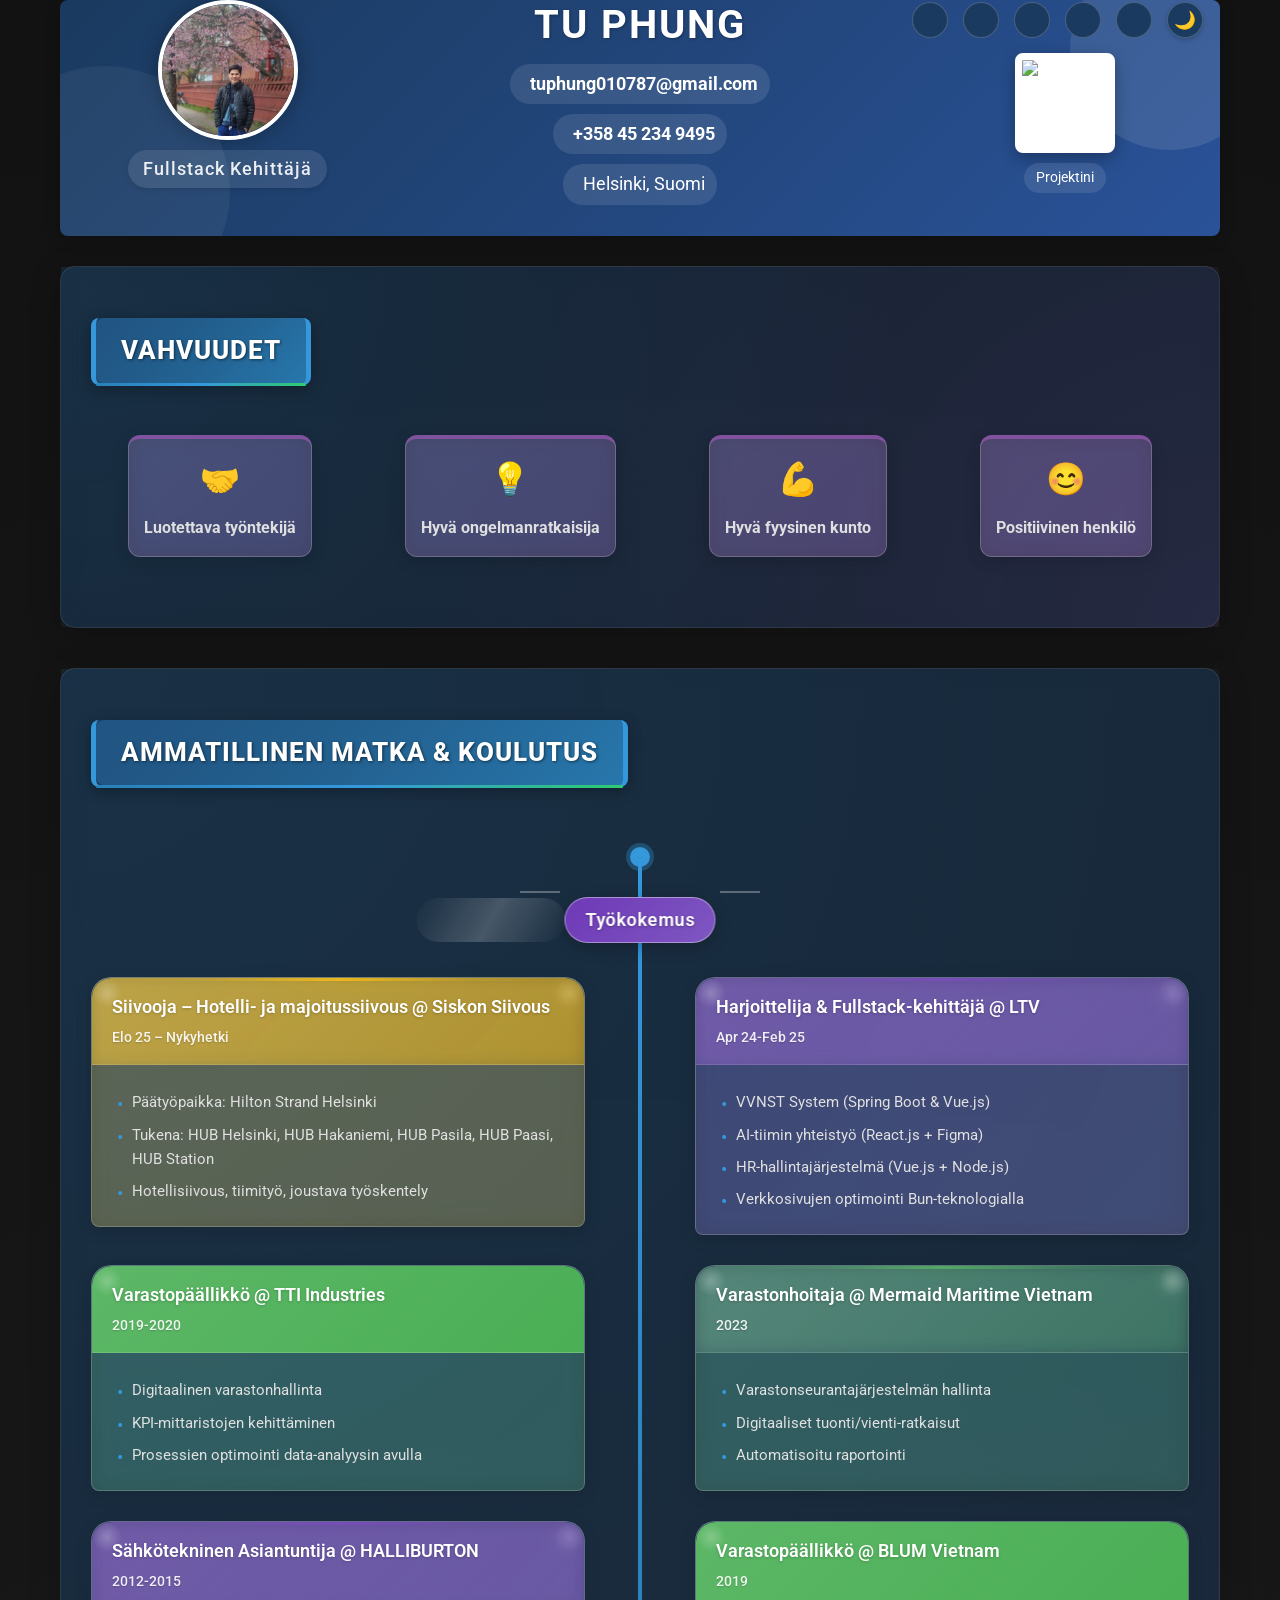
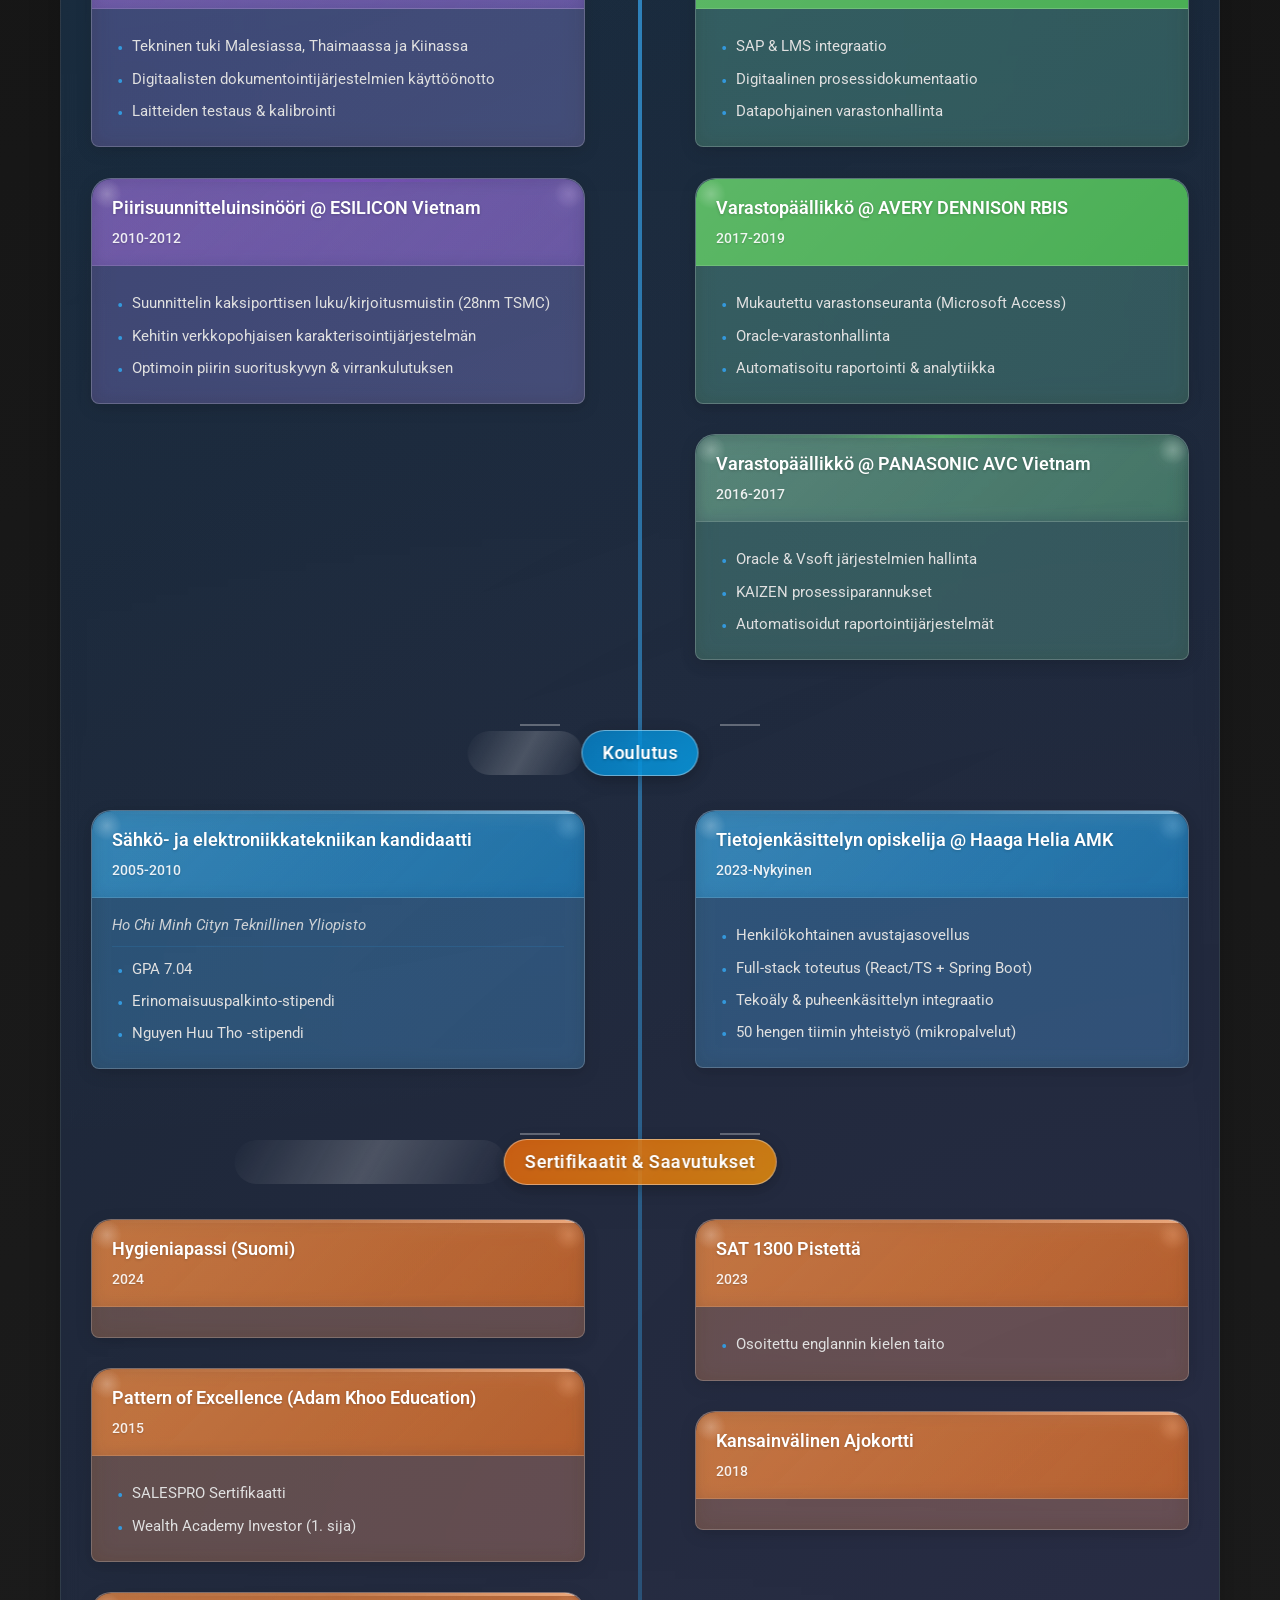
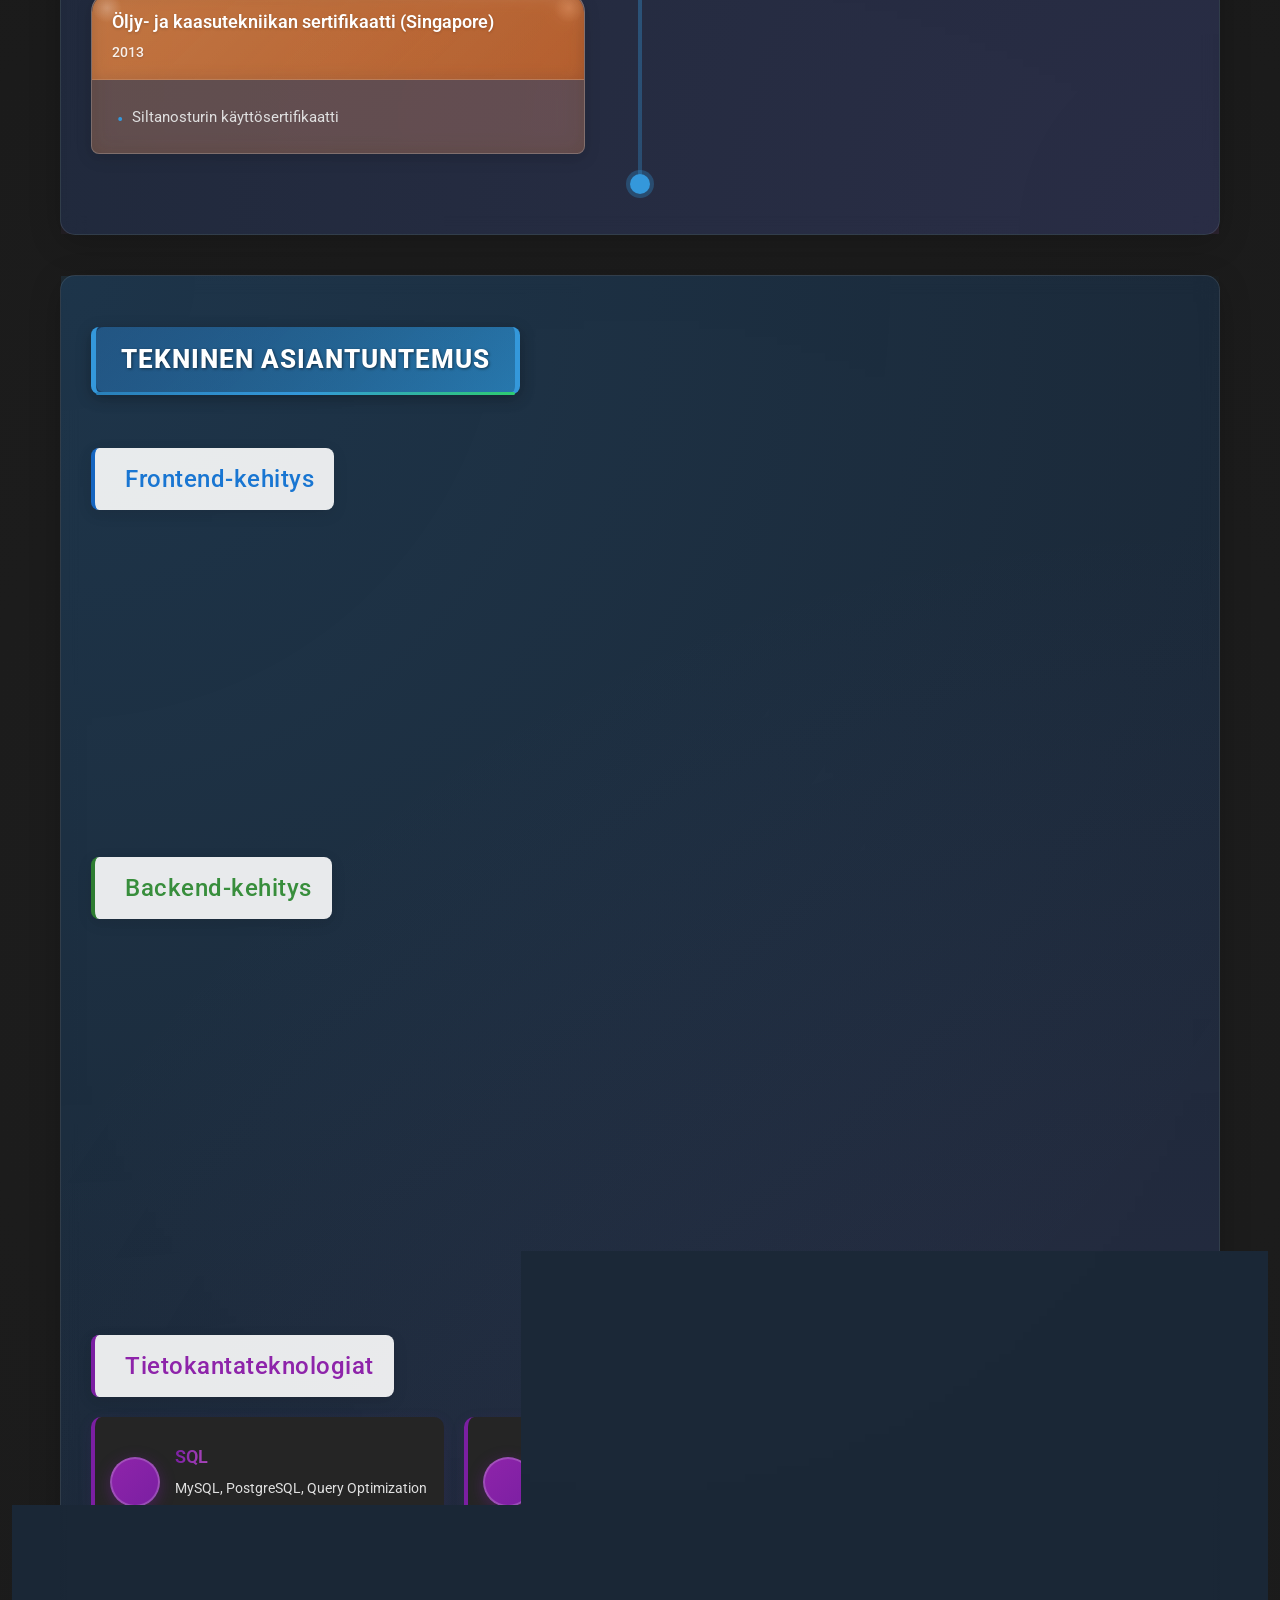
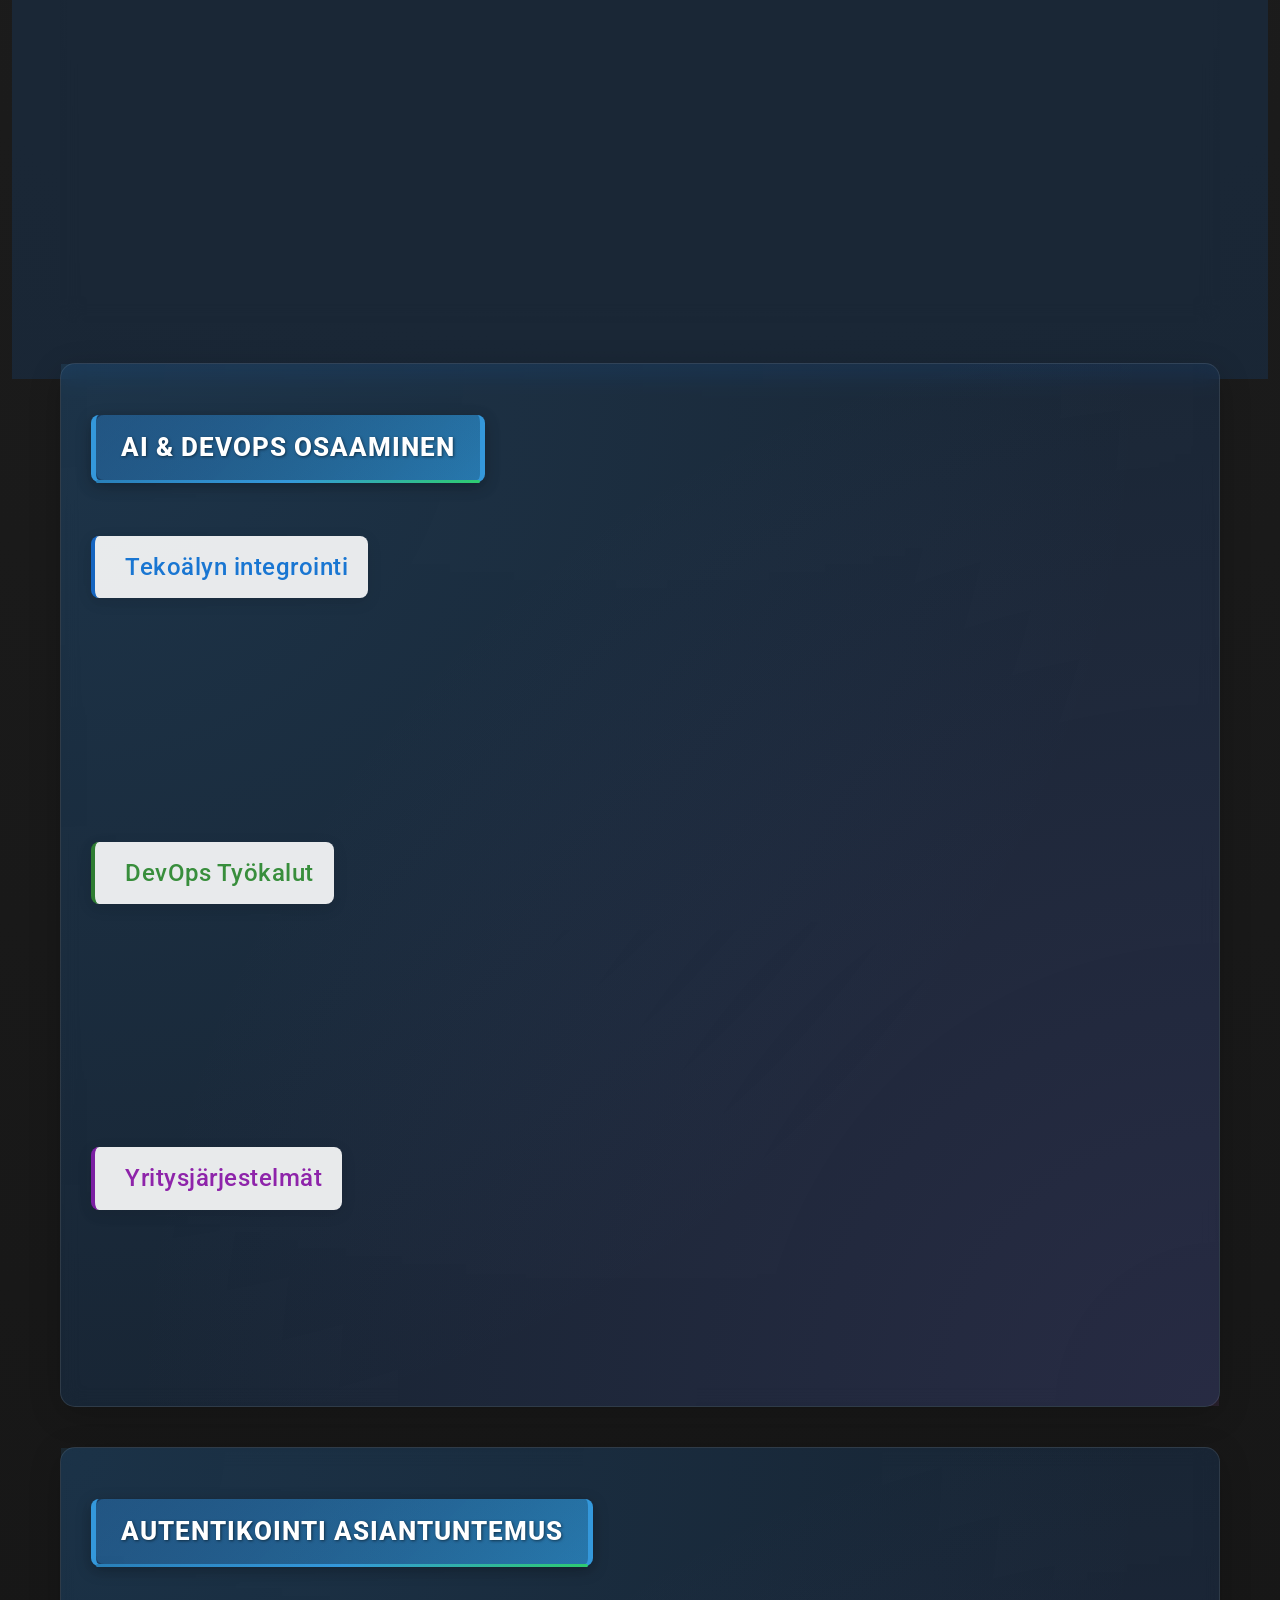
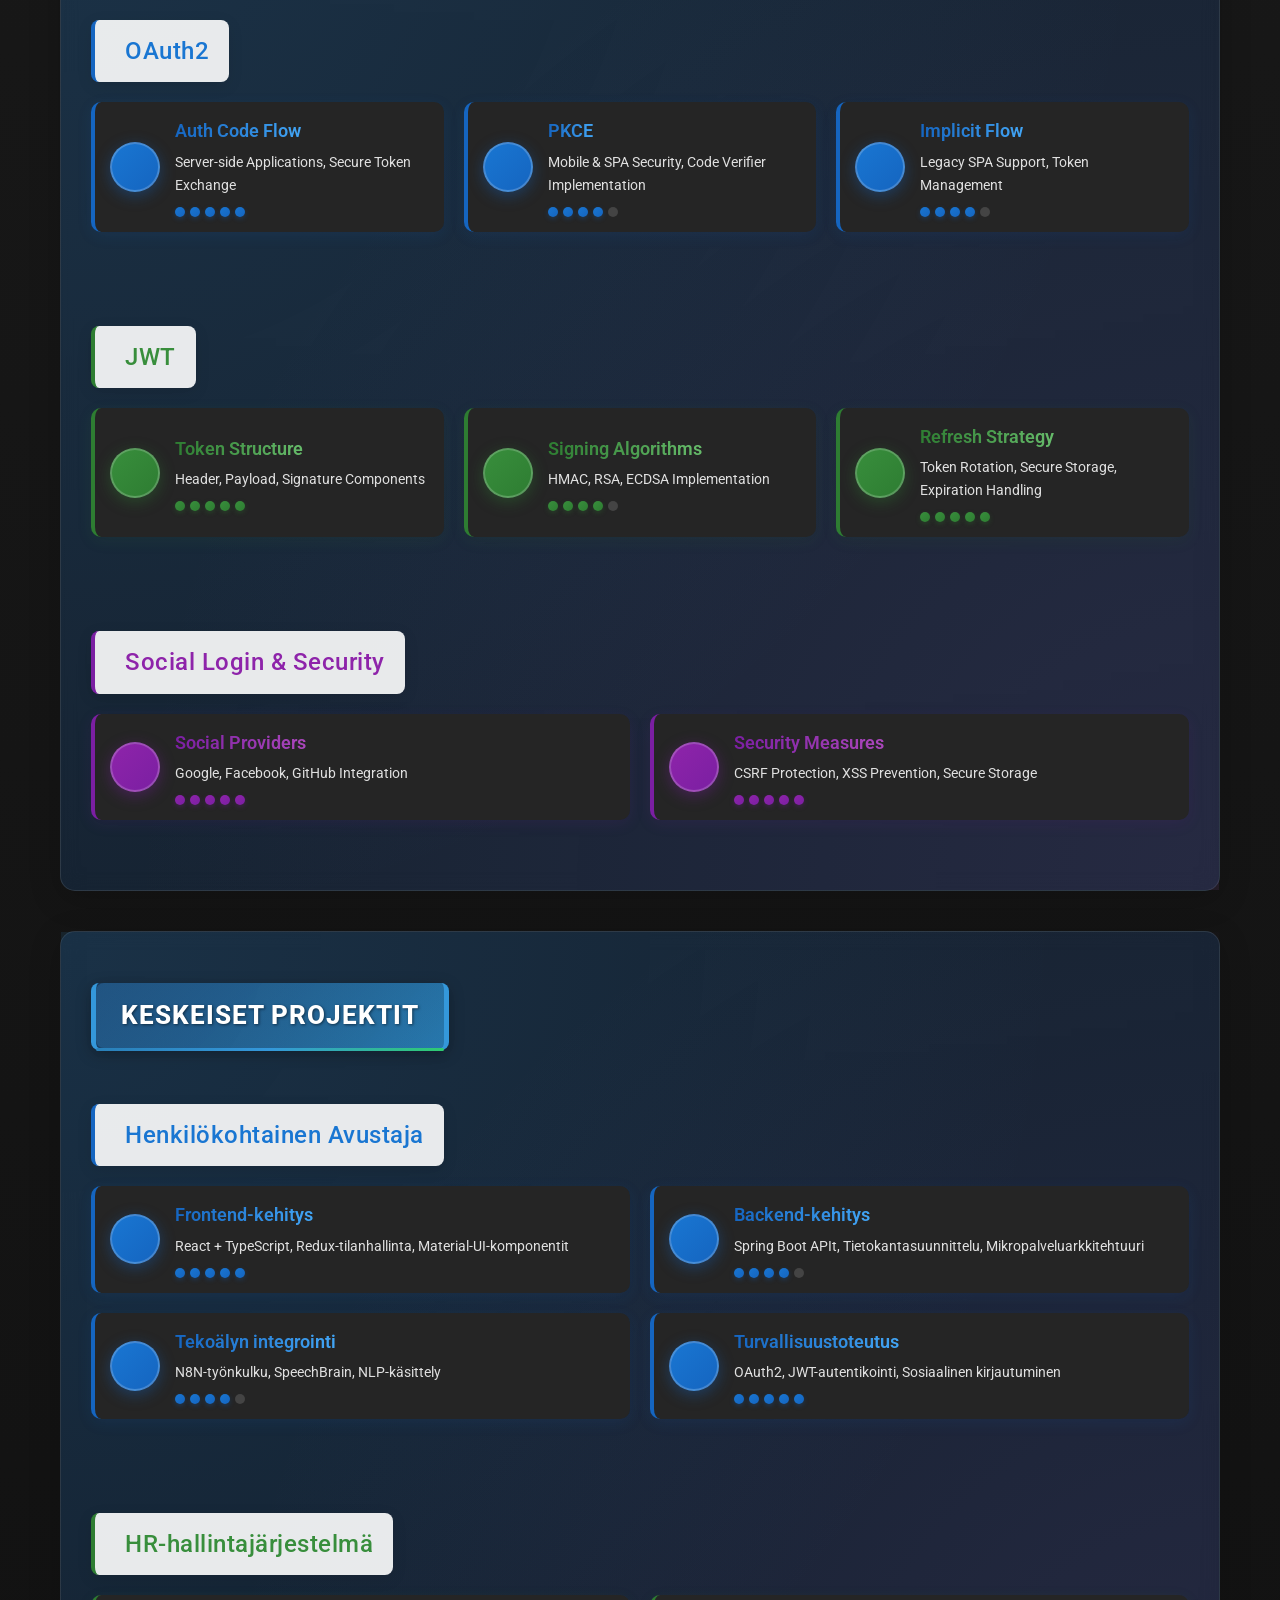
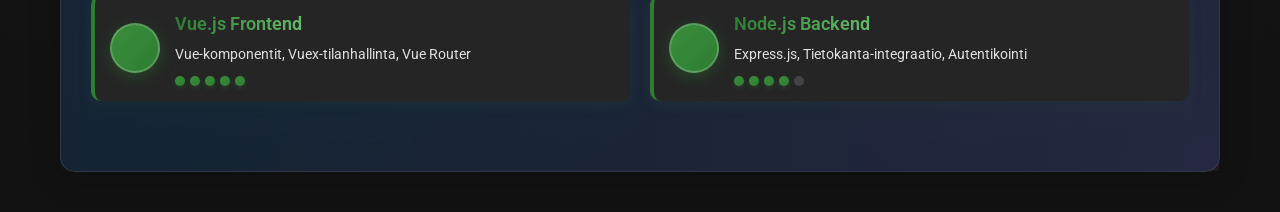
==== commit 4e825482: "fix responsive and multiple languages" ====
--- a/index_fn.html
+++ b/index_fn.html
@@ -22,7 +22,6 @@
     <link rel="stylesheet" href="cv.css">
     <link rel="stylesheet" href="print-new.css" media="print">
     <link rel="stylesheet" href="background-circles.css">
-    <link rel="stylesheet" href="section-backgrounds.css">
     
     <!-- Load only essential Font Awesome icons to reduce CSS size -->
     <link rel="stylesheet" href="https://cdnjs.cloudflare.com/ajax/libs/font-awesome/6.4.0/css/fontawesome.min.css" media="print" onload="this.media='all'">
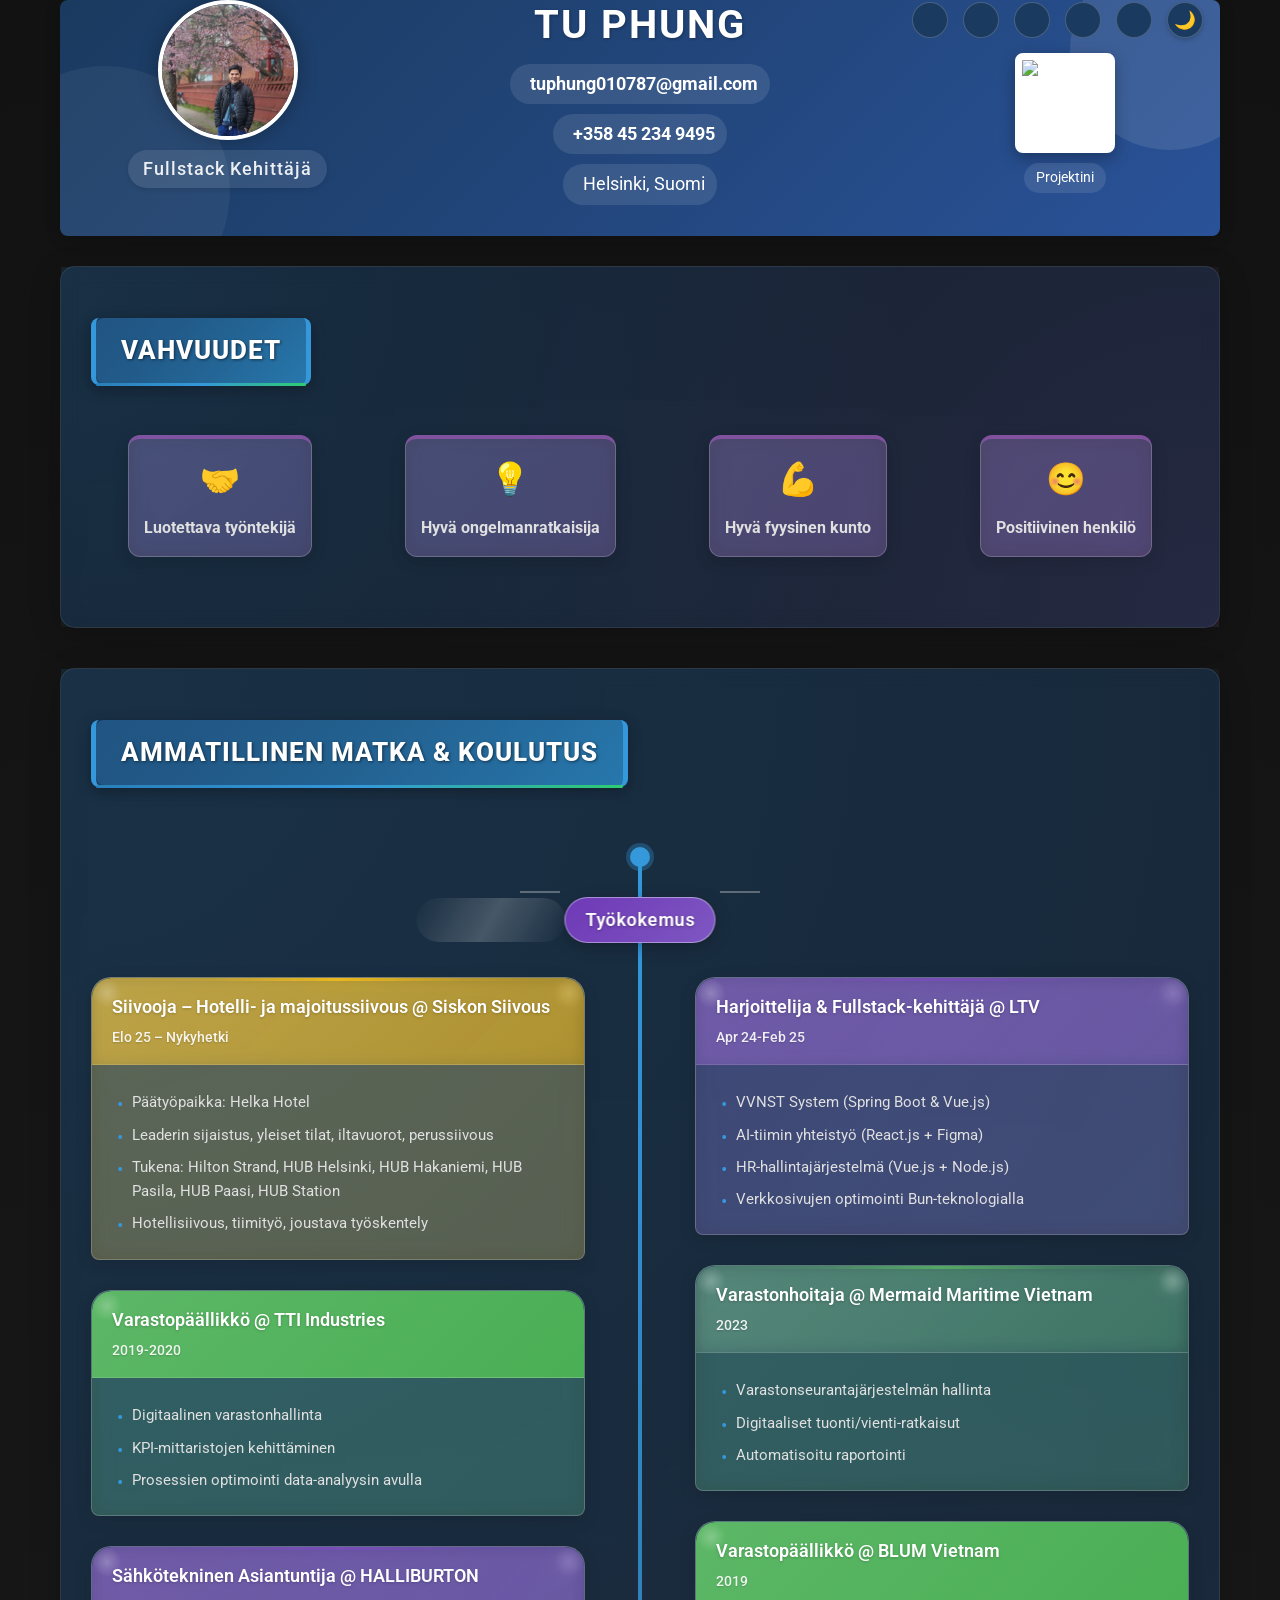
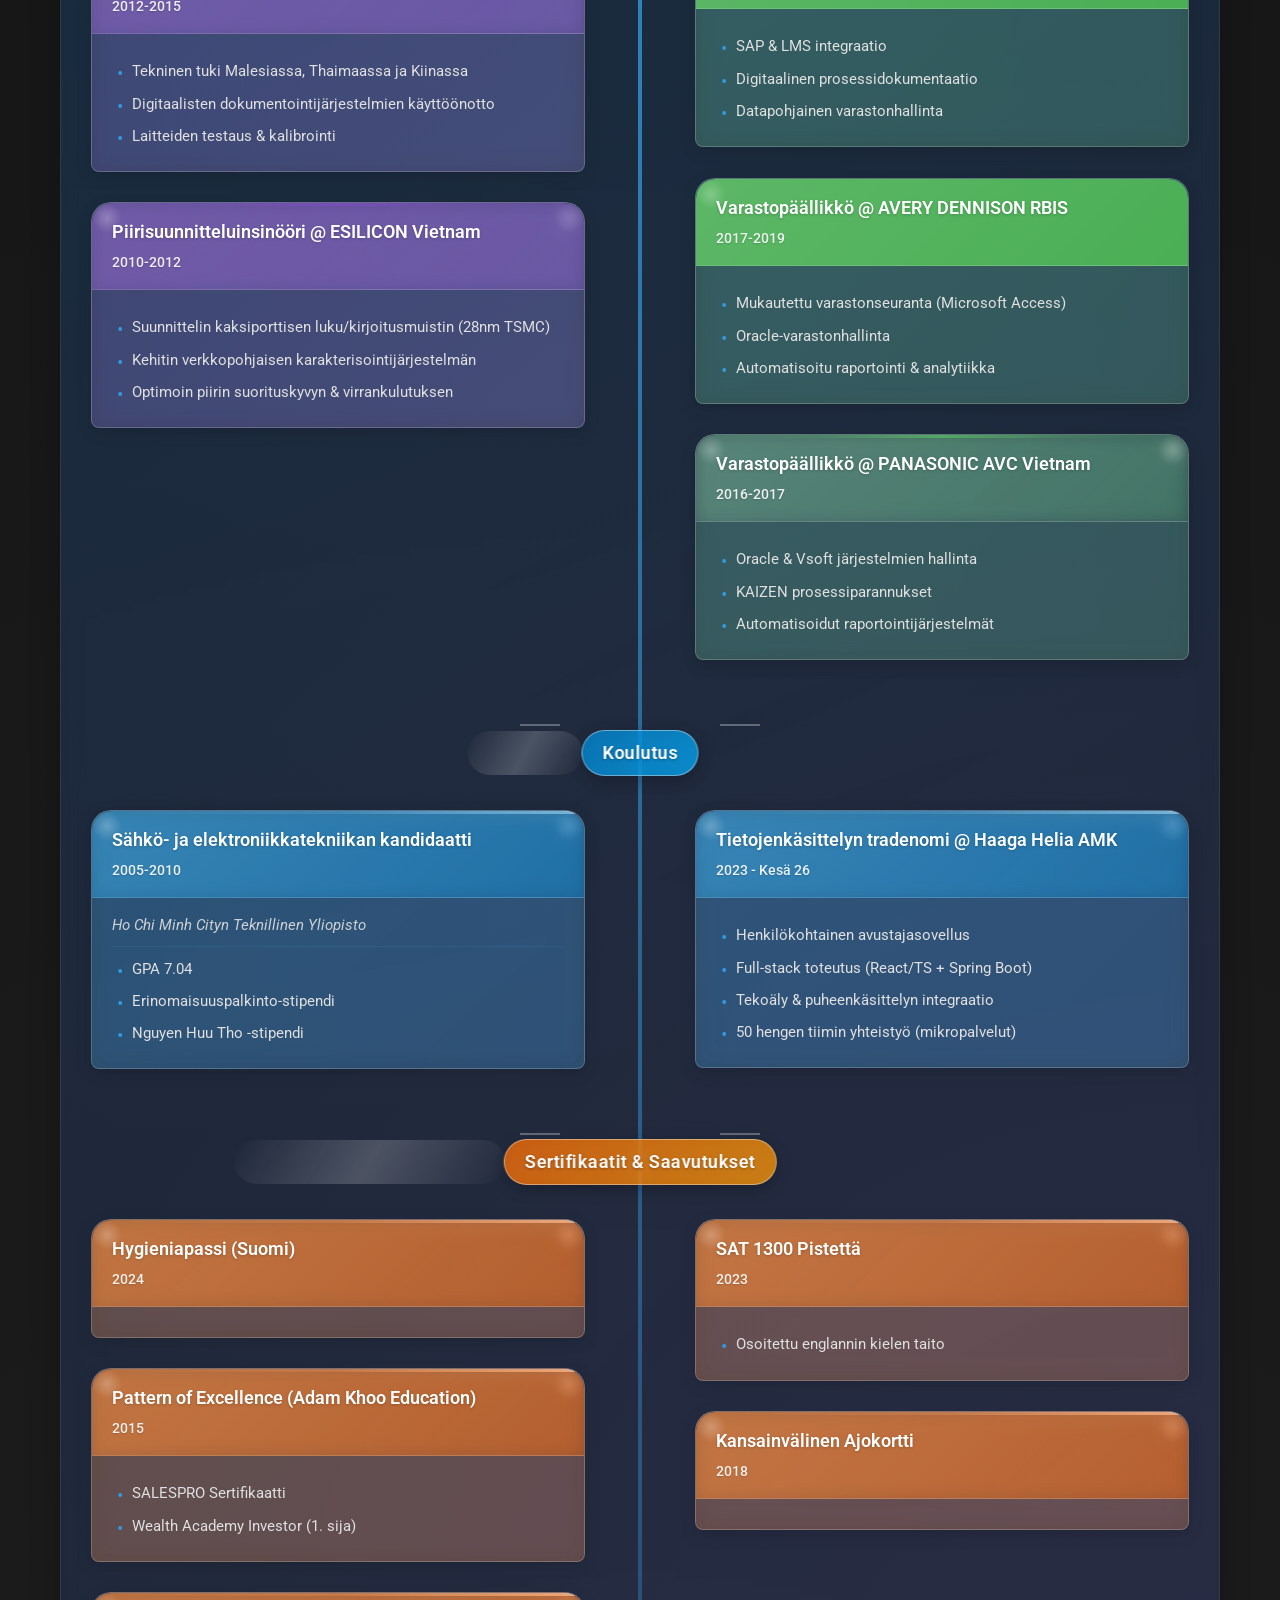
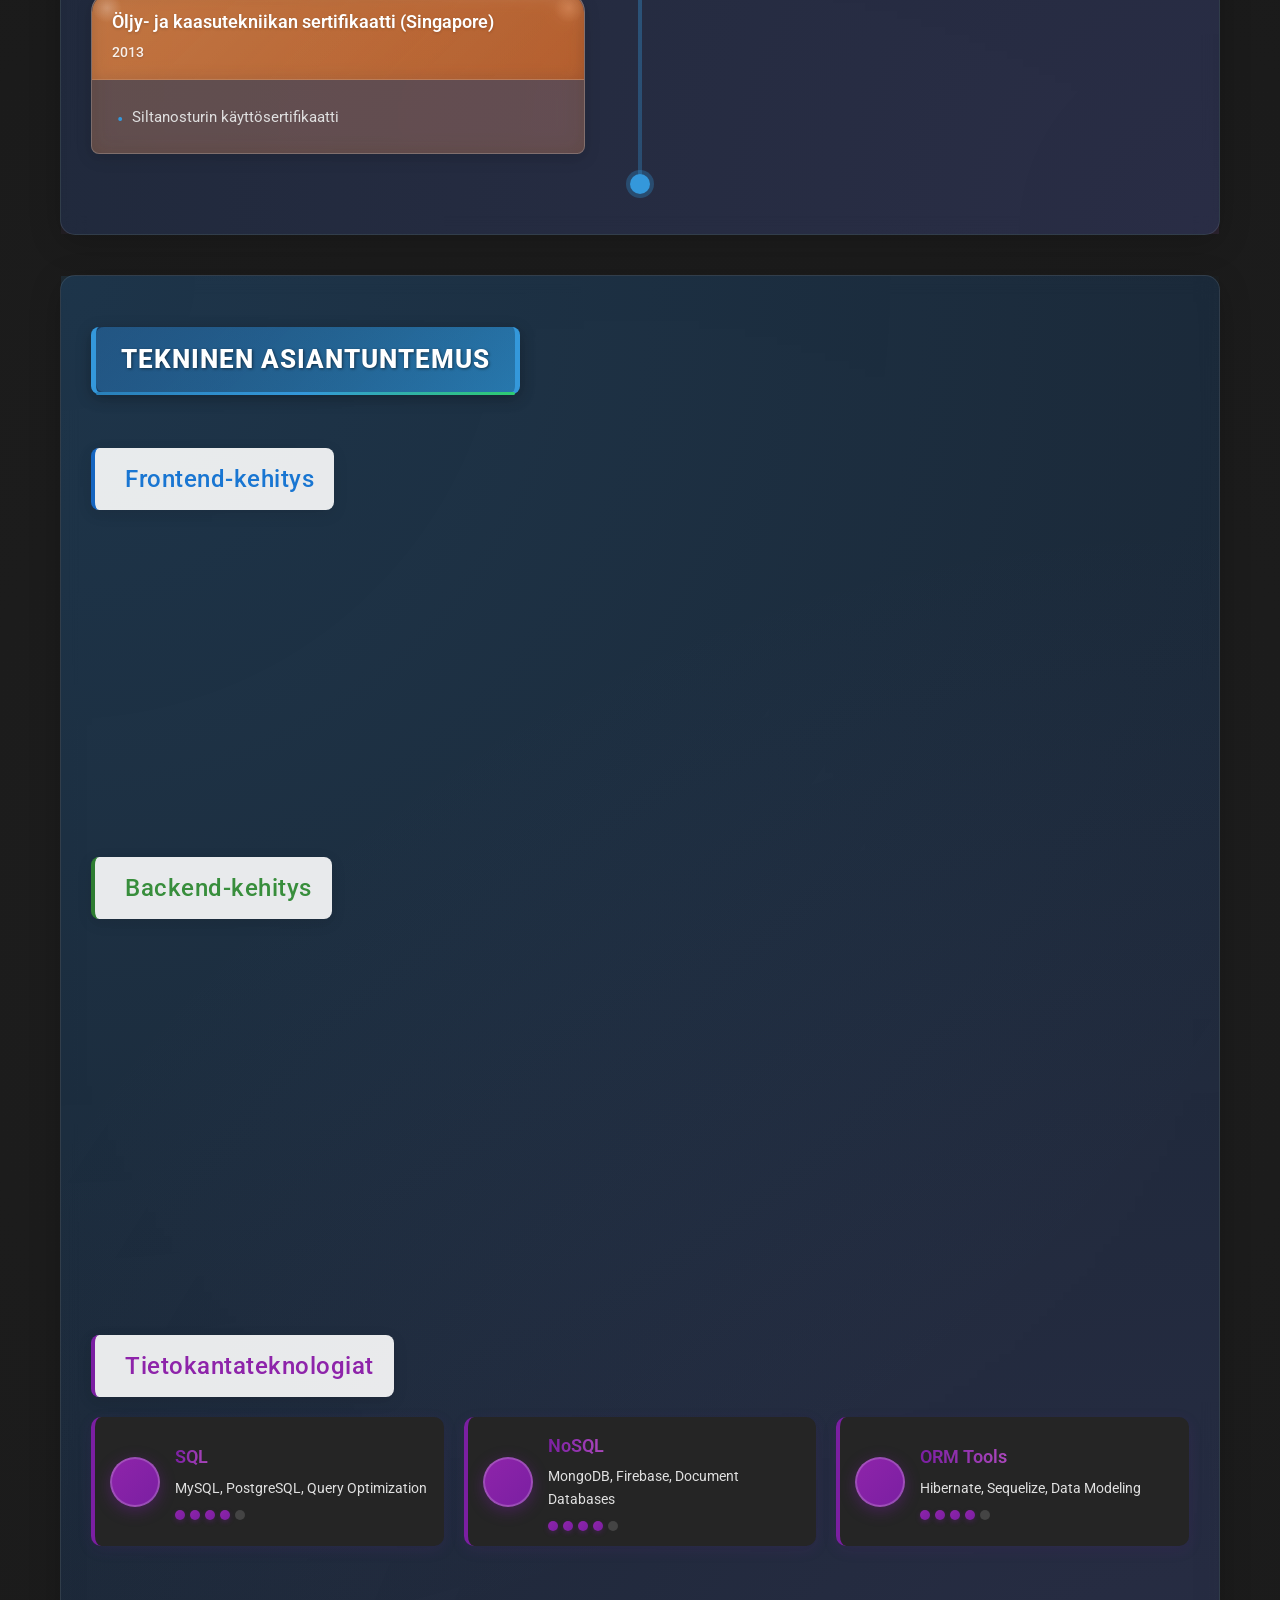
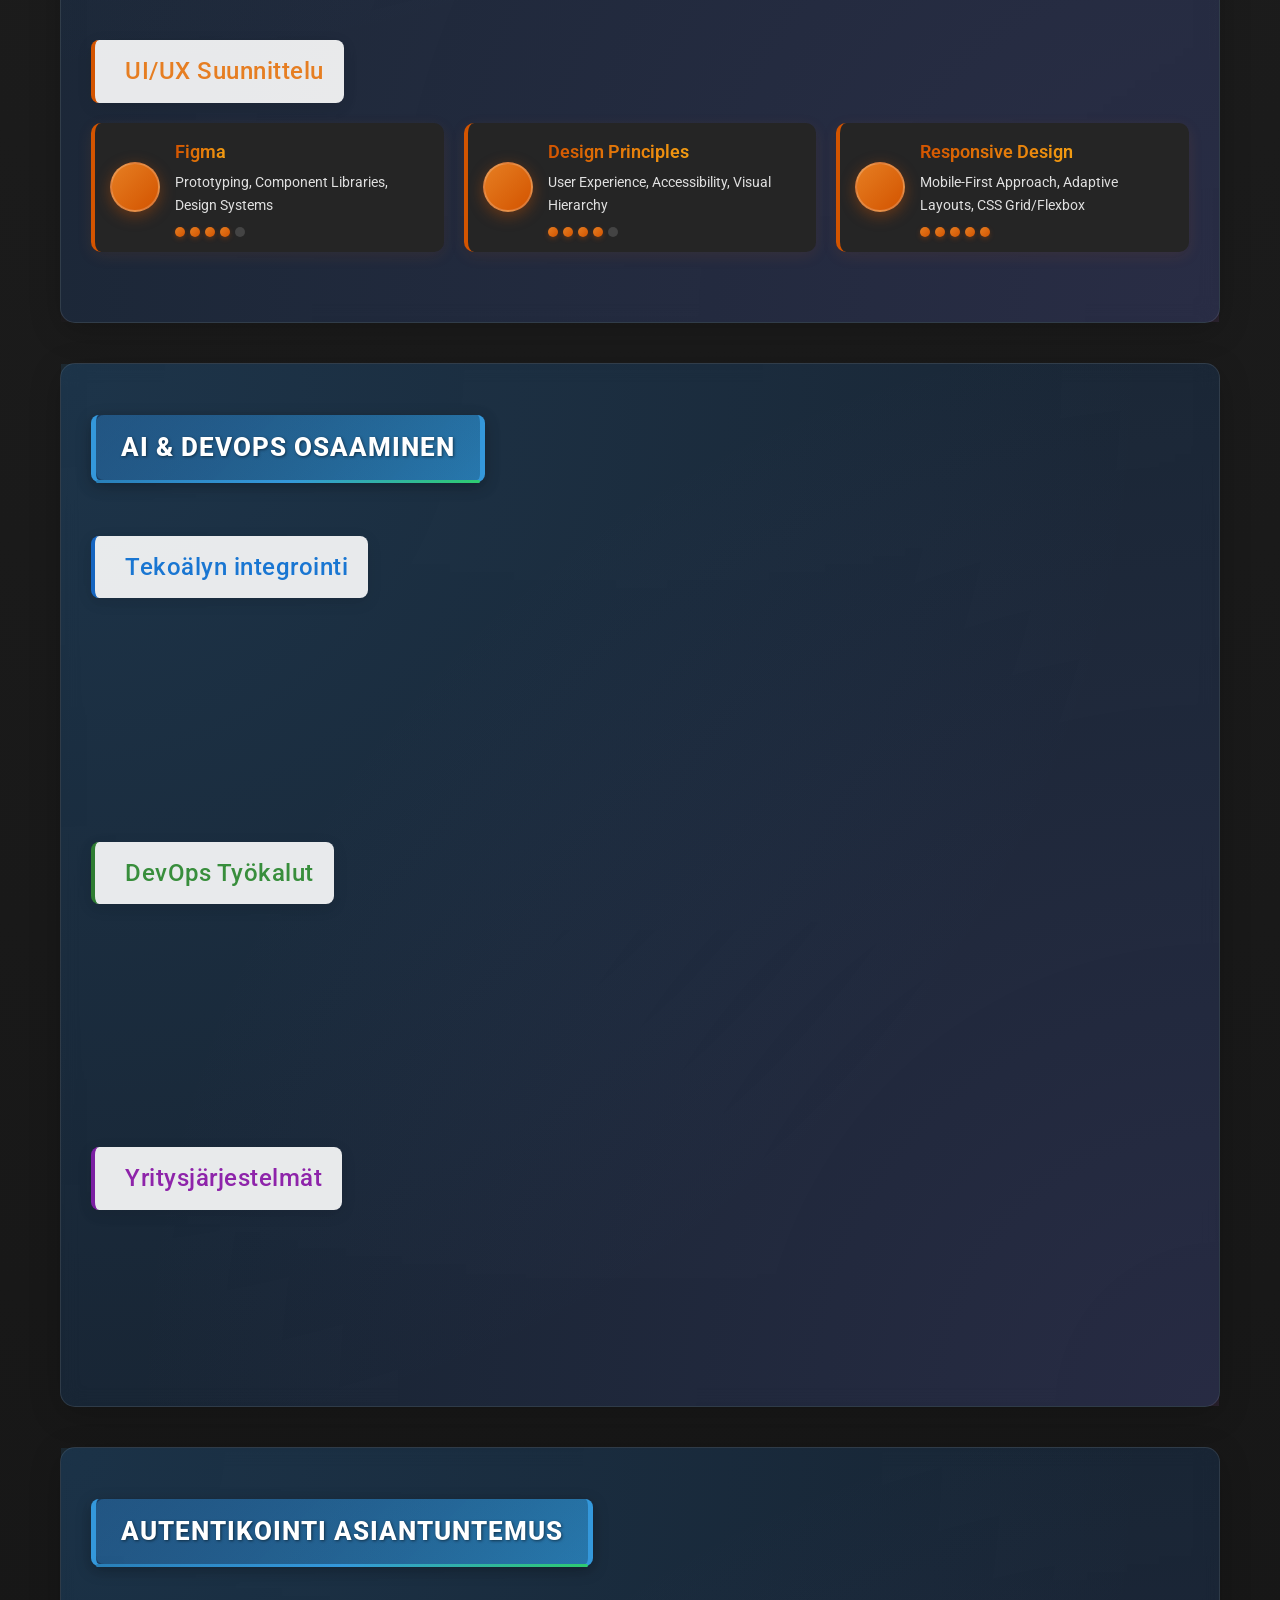
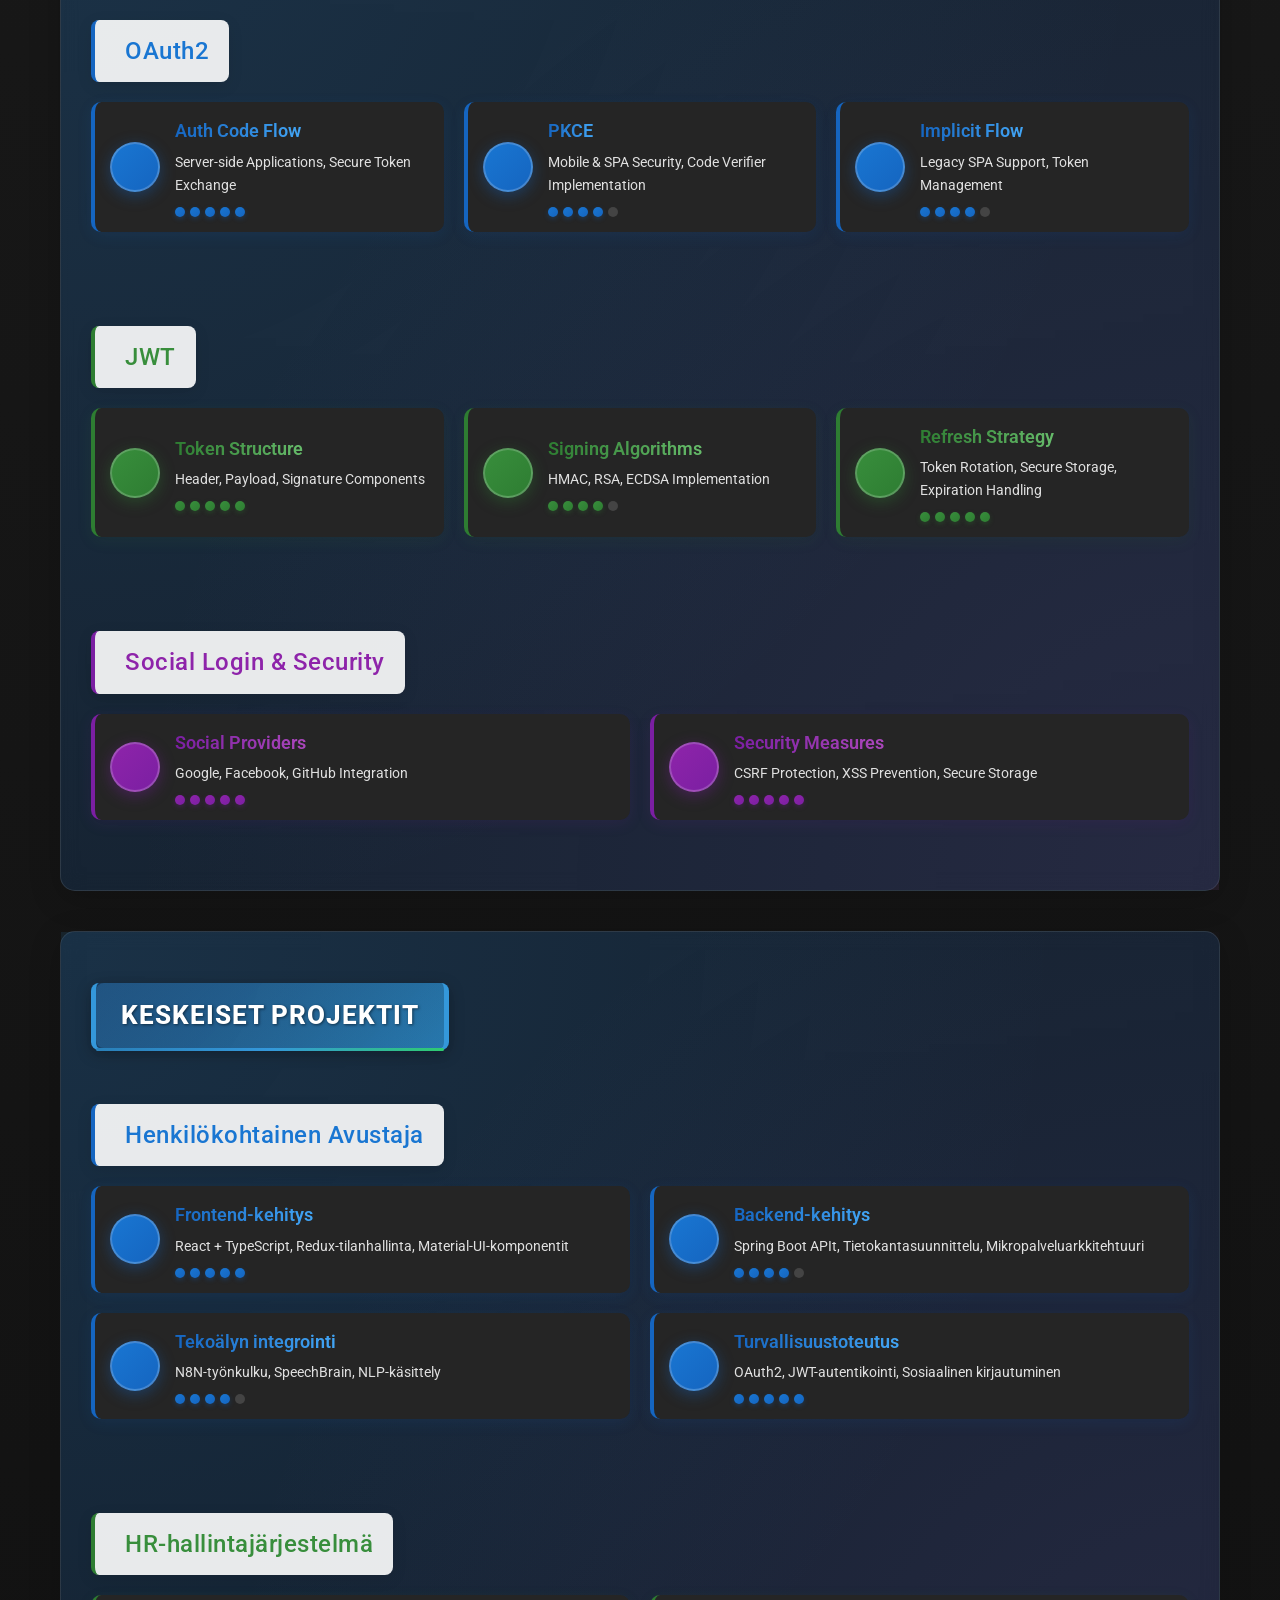
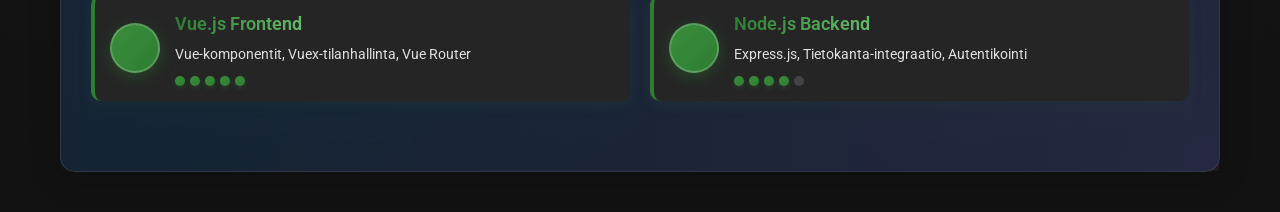
==== commit e23a0aa0: "Update after graduated" ====
--- a/index_fn.html
+++ b/index_fn.html
@@ -2428,8 +2428,9 @@
                 </div>
                 <div class="timeline-item-content">
                     <div class="timeline-item-details">
-                        <div class="timeline-detail">Päätyöpaikka: Hilton Strand Helsinki</div>
-                        <div class="timeline-detail">Tukena: HUB Helsinki, HUB Hakaniemi, HUB Pasila, HUB Paasi, HUB Station</div>
+                        <div class="timeline-detail">Päätyöpaikka: Helka Hotel</div>
+                        <div class="timeline-detail">Leaderin sijaistus, yleiset tilat, iltavuorot, perussiivous</div>
+                        <div class="timeline-detail">Tukena: Hilton Strand, HUB Helsinki, HUB Hakaniemi, HUB Pasila, HUB Paasi, HUB Station</div>
                         <div class="timeline-detail">Hotellisiivous, tiimityö, joustava työskentely</div>
                     </div>
                 </div>
@@ -2547,8 +2548,8 @@
             
             <div class="timeline-item education-item">
                 <div class="timeline-item-header" style="background: linear-gradient(135deg, #0288d1 0%, #03a9f4 100%);">
-                    <div class="timeline-item-title">Tietojenkäsittelyn opiskelija @ Haaga Helia AMK</div>
-                    <div class="timeline-item-period">2023-Nykyinen</div>
+                    <div class="timeline-item-title">Tietojenkäsittelyn tradenomi @ Haaga Helia AMK</div>
+                    <div class="timeline-item-period">2023 - Kesä 26</div>
                 </div>
                 <div class="timeline-item-content">
                     <div class="timeline-item-details">
